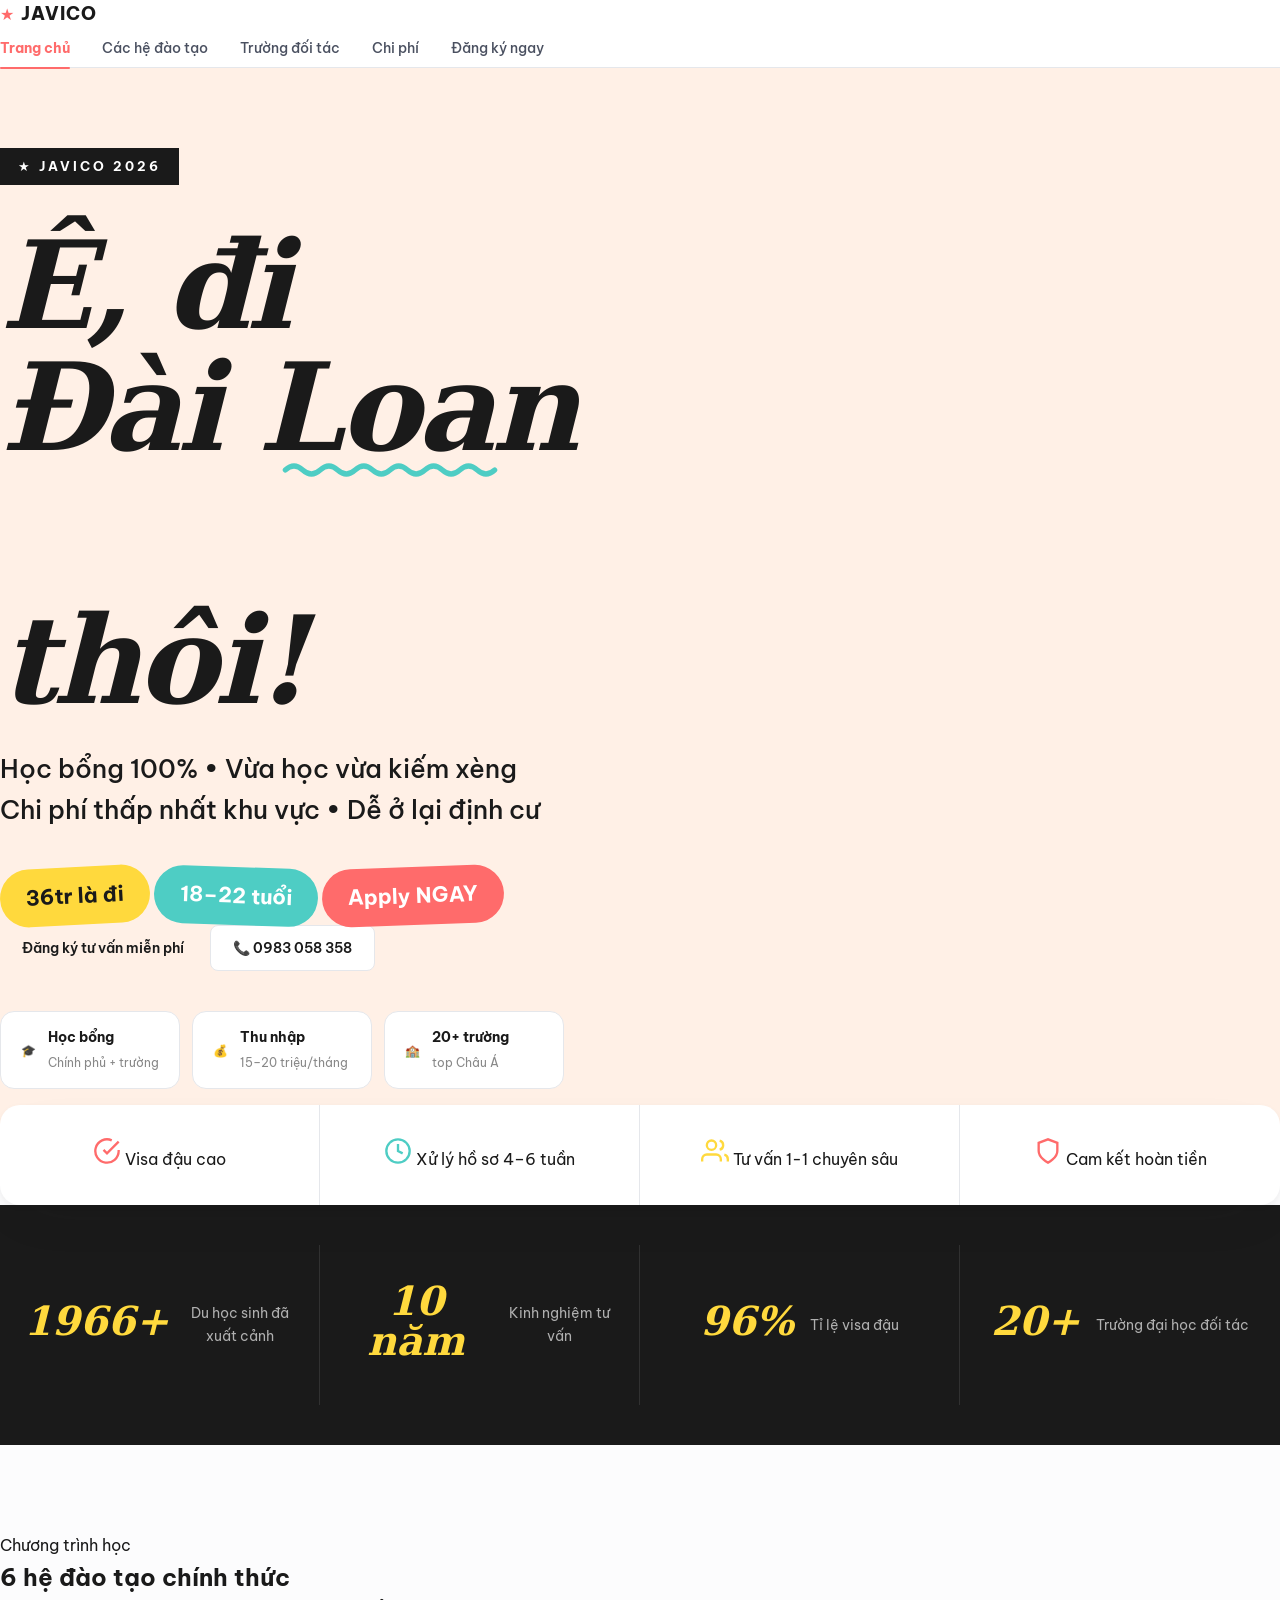
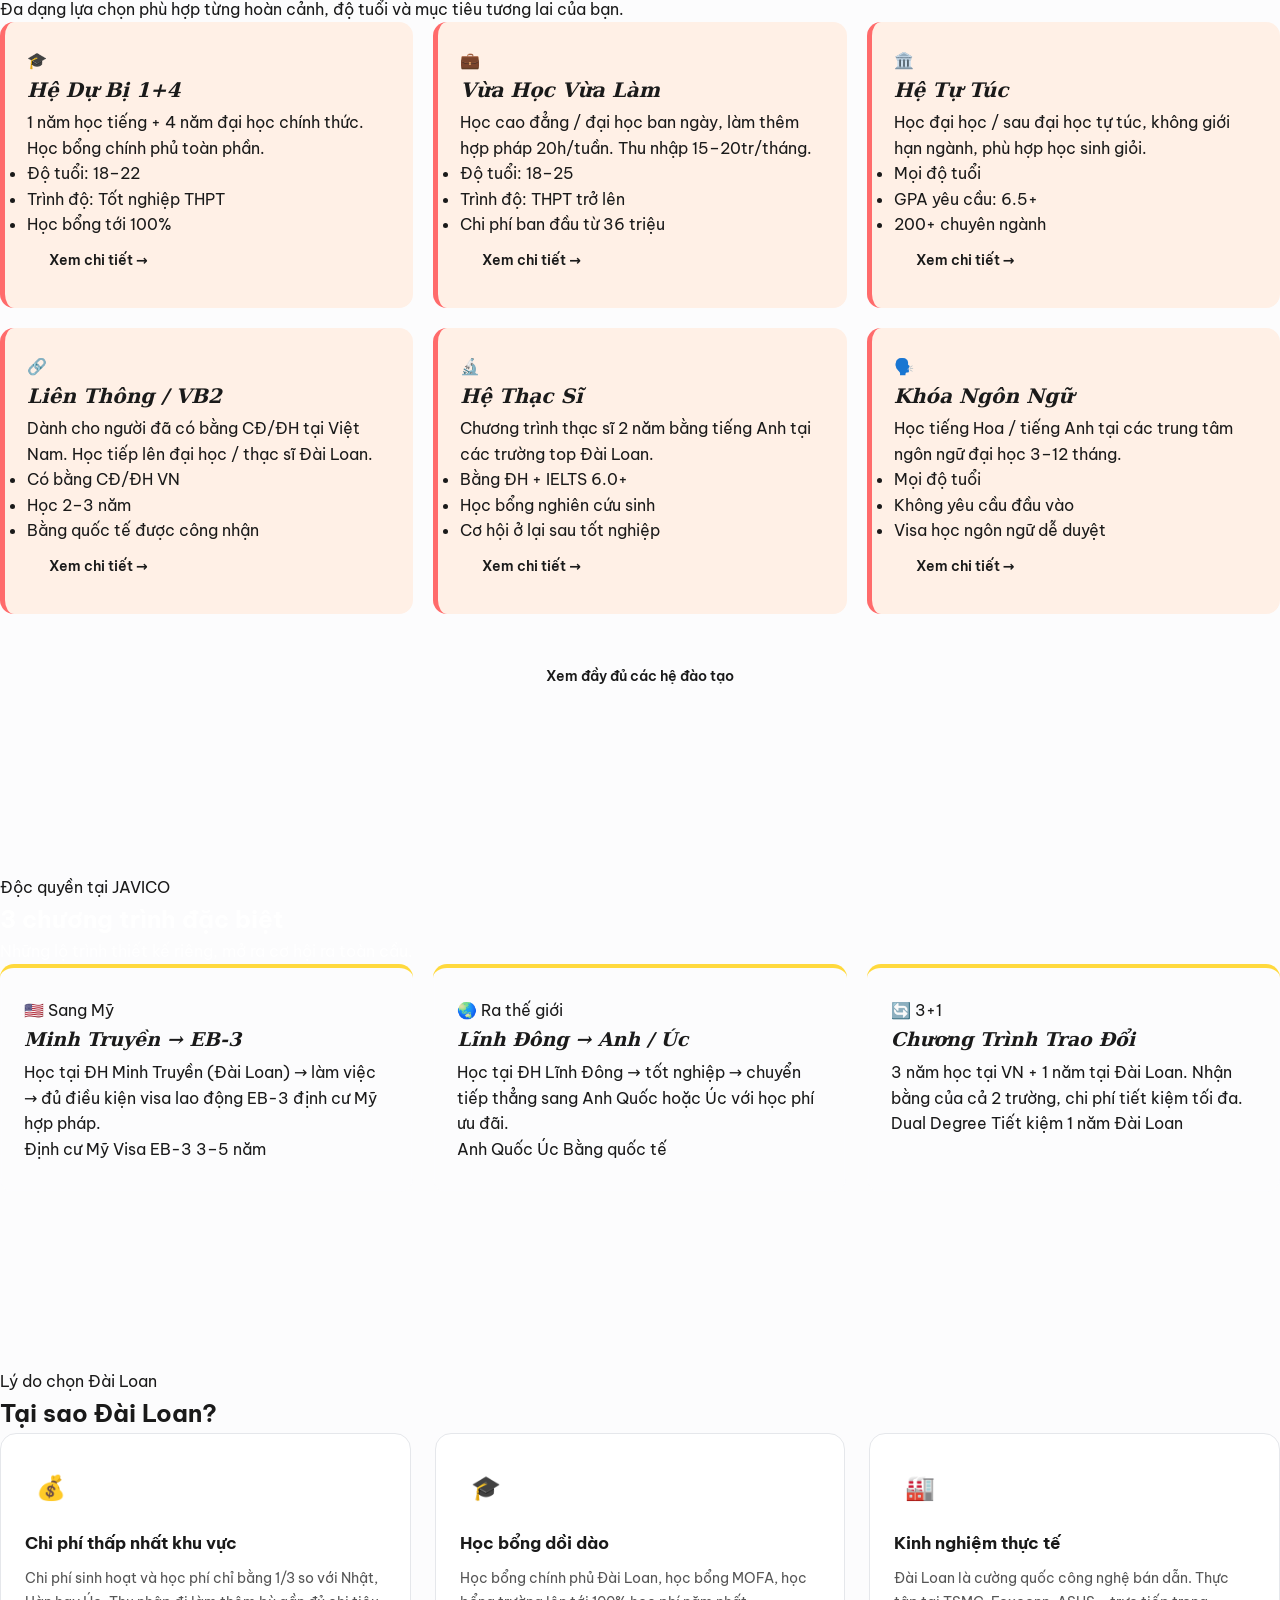
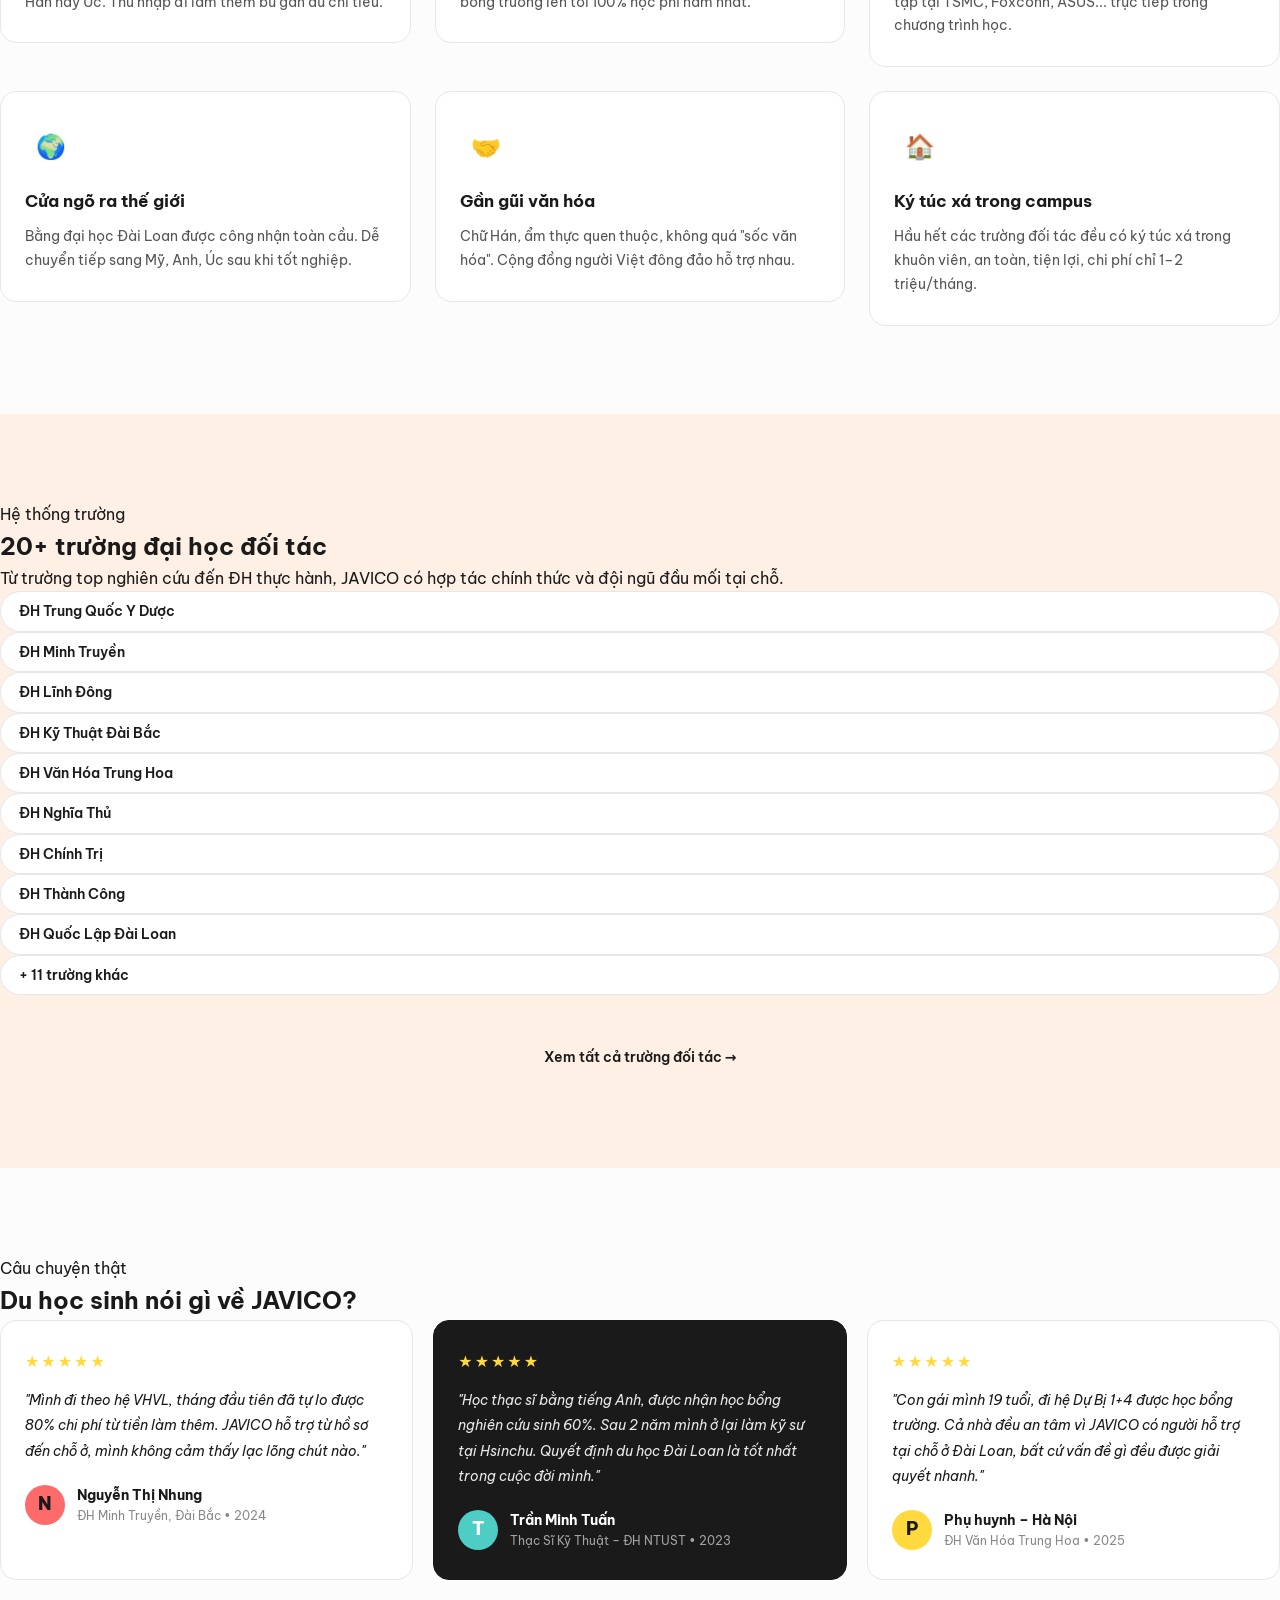
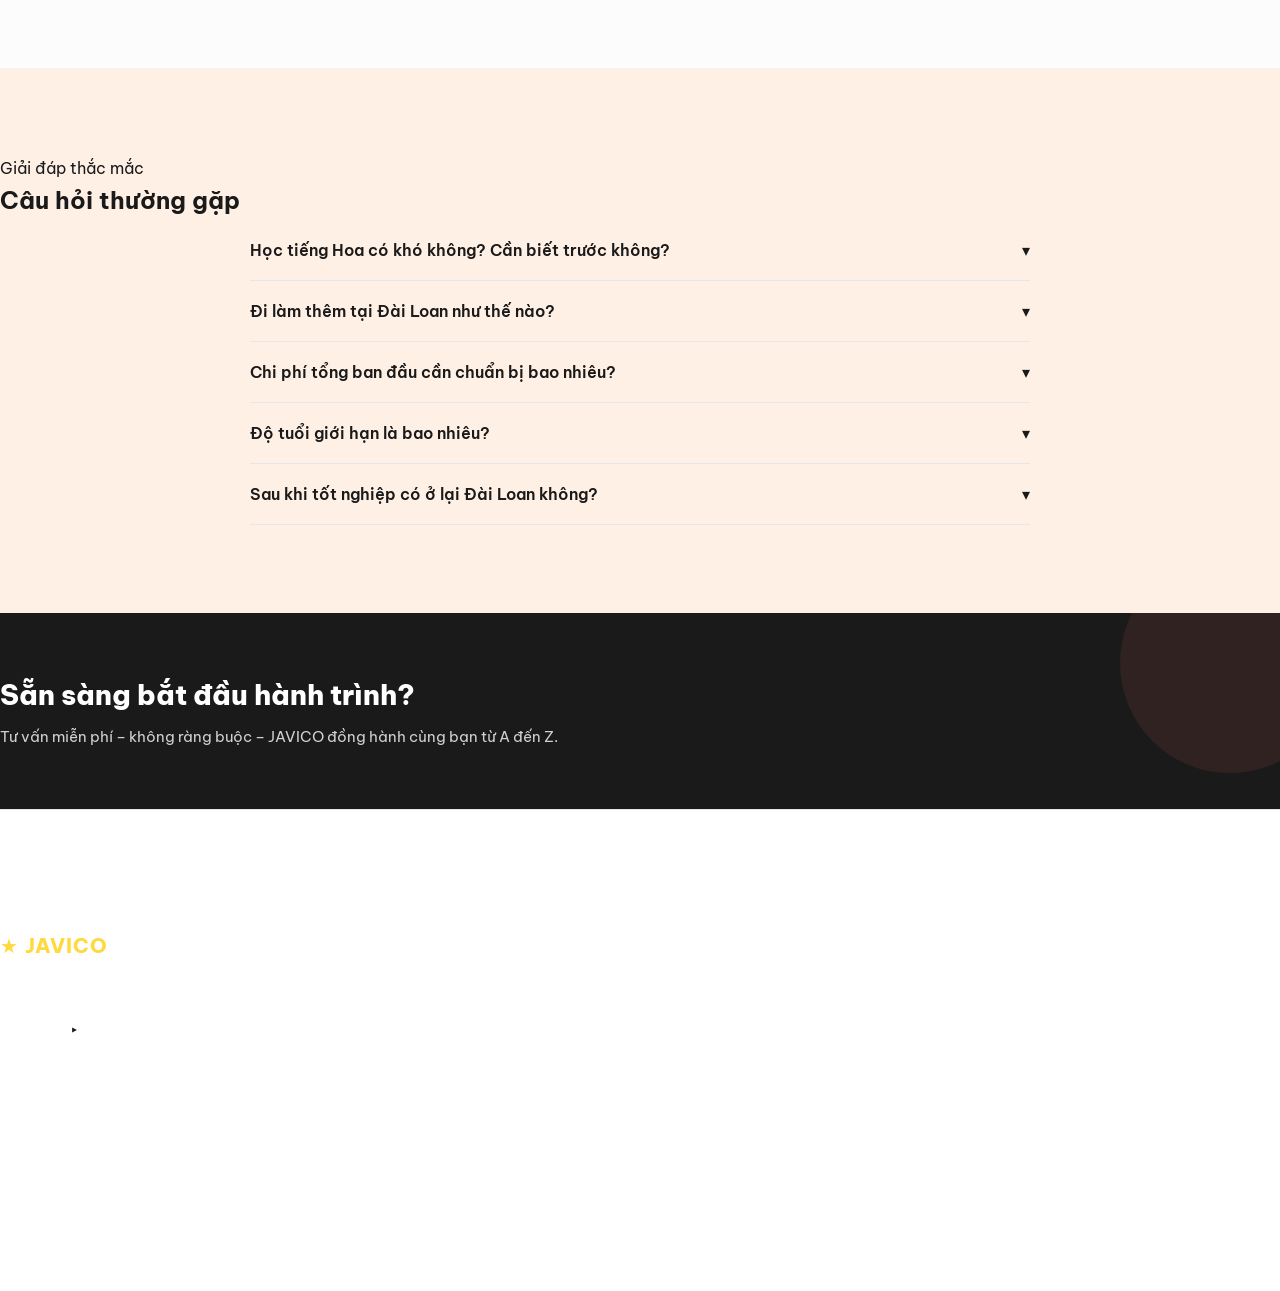
==== index.html @ 0a1f1443 "init: javico tienganh static site" ====
<!DOCTYPE html>
<html lang="vi">
<head>
<meta charset="UTF-8">
<meta name="viewport" content="width=device-width, initial-scale=1.0">
<title>Du Học Đài Loan – JAVICO | Tư Vấn Uy Tín Từ 2015</title>
<meta name="description" content="Tư vấn du học Đài Loan uy tín – học bổng 100%, vừa học vừa đi làm, chi phí từ 36 triệu. JAVICO đồng hành cùng bạn từ A-Z.">
<meta property="og:title" content="Du Học Đài Loan – JAVICO">
<meta property="og:description" content="Học bổng 100% • Vừa học vừa kiếm xèng • Hỗ trợ A-Z">
<meta property="og:image" content="https://javico.vn/wp-content/uploads/og-dailan.jpg">
<meta property="og:type" content="website">
<link rel="preconnect" href="https://fonts.googleapis.com">
<link rel="preconnect" href="https://fonts.gstatic.com" crossorigin>
<link href="https://fonts.googleapis.com/css2?family=Be+Vietnam+Pro:ital,wght@0,400;0,500;0,600;0,700;0,800;1,700;1,800&display=swap" rel="stylesheet">
<link rel="stylesheet" href="/css/style.css">
</head>
<body>

<!-- NAV -->
<header id="site-nav" class="nav"></header>

<!-- ============================================================
     HERO
============================================================ -->
<section class="hero" id="hero">
  <!-- Deco circles -->
  <div class="deco-circle deco-coral"></div>
  <div class="deco-circle deco-mint"></div>
  <div class="deco-circle deco-yellow-sm"></div>

  <div class="hero-inner">
    <div class="badge-top">★ JAVICO 2026</div>

    <h1 class="hero-title">
      Ê, đi<br>
      <em>Đài Loan</em>
      <svg class="wavy-line" viewBox="0 0 288 22" fill="none" xmlns="http://www.w3.org/2000/svg" aria-hidden="true">
        <path d="M0 11 q12-11 24 0 q12 11 24 0 q12-11 24 0 q12 11 24 0 q12-11 24 0 q12 11 24 0 q12-11 24 0 q12 11 24 0 q12-11 24 0 q12 11 24 0 q12-11 24 0 q12 11 24 0" stroke="#4ECDC4" stroke-width="7" stroke-linecap="round"/>
      </svg><br>
      thôi!
    </h1>

    <p class="hero-sub">Học bổng 100% • Vừa học vừa kiếm xèng<br>Chi phí thấp nhất khu vực • Dễ ở lại định cư</p>

    <div class="hero-stickers">
      <span class="sticker sticker-yellow" style="--rot:-3deg">36tr là đi</span>
      <span class="sticker sticker-mint" style="--rot:2deg">18–22 tuổi</span>
      <span class="sticker sticker-coral" style="--rot:-2deg">Apply NGAY</span>
    </div>

    <div class="hero-actions">
      <a href="/dang-ky.html" class="btn btn-primary">Đăng ký tư vấn miễn phí</a>
      <a href="tel:0983058358" class="btn btn-outline">📞 0983 058 358</a>
    </div>

    <!-- Float cards -->
    <div class="hero-cards">
      <div class="hero-card">
        <span class="hc-icon">🎓</span>
        <div>
          <strong>Học bổng</strong>
          <span>Chính phủ + trường</span>
        </div>
      </div>
      <div class="hero-card">
        <span class="hc-icon">💰</span>
        <div>
          <strong>Thu nhập</strong>
          <span>15–20 triệu/tháng</span>
        </div>
      </div>
      <div class="hero-card">
        <span class="hc-icon">🏫</span>
        <div>
          <strong>20+ trường</strong>
          <span>top Châu Á</span>
        </div>
      </div>
    </div>
  </div>
</section>

<!-- ============================================================
     FEAT-BAR (overlapping hero/stats)
============================================================ -->
<div class="feat-bar">
  <div class="feat-item">
    <svg width="28" height="28" viewBox="0 0 24 24" fill="none" stroke="#FF6B6B" stroke-width="2"><path d="M22 11.08V12a10 10 0 1 1-5.93-9.14"/><polyline points="22 4 12 14.01 9 11.01"/></svg>
    <span>Visa đậu cao</span>
  </div>
  <div class="feat-item">
    <svg width="28" height="28" viewBox="0 0 24 24" fill="none" stroke="#4ECDC4" stroke-width="2"><circle cx="12" cy="12" r="10"/><polyline points="12 6 12 12 16 14"/></svg>
    <span>Xử lý hồ sơ 4–6 tuần</span>
  </div>
  <div class="feat-item">
    <svg width="28" height="28" viewBox="0 0 24 24" fill="none" stroke="#FFD93D" stroke-width="2"><path d="M17 21v-2a4 4 0 0 0-4-4H5a4 4 0 0 0-4 4v2"/><circle cx="9" cy="7" r="4"/><path d="M23 21v-2a4 4 0 0 0-3-3.87"/><path d="M16 3.13a4 4 0 0 1 0 7.75"/></svg>
    <span>Tư vấn 1-1 chuyên sâu</span>
  </div>
  <div class="feat-item">
    <svg width="28" height="28" viewBox="0 0 24 24" fill="none" stroke="#FF6B6B" stroke-width="2"><path d="M12 22s8-4 8-10V5l-8-3-8 3v7c0 6 8 10 8 10z"/></svg>
    <span>Cam kết hoàn tiền</span>
  </div>
</div>

<!-- ============================================================
     STATS BAR
============================================================ -->
<section class="stats-bar">
  <div class="stats-inner">
    <div class="stat-item">
      <span class="stat-num" data-count="2000" data-suffix="+">0+</span>
      <span class="stat-label">Du học sinh đã xuất cảnh</span>
    </div>
    <div class="stat-item">
      <span class="stat-num" data-count="10" data-suffix=" năm">0 năm</span>
      <span class="stat-label">Kinh nghiệm tư vấn</span>
    </div>
    <div class="stat-item">
      <span class="stat-num" data-count="98" data-suffix="%">0%</span>
      <span class="stat-label">Tỉ lệ visa đậu</span>
    </div>
    <div class="stat-item">
      <span class="stat-num" data-count="20" data-suffix="+">0+</span>
      <span class="stat-label">Trường đại học đối tác</span>
    </div>
  </div>
</section>

<!-- ============================================================
     6 HỆ ĐÀO TẠO
============================================================ -->
<section class="section" id="cac-he">
  <div class="container">
    <div class="section-head">
      <div class="section-label">Chương trình học</div>
      <h2 class="section-title">6 hệ đào tạo chính thức</h2>
      <p class="section-desc">Đa dạng lựa chọn phù hợp từng hoàn cảnh, độ tuổi và mục tiêu tương lai của bạn.</p>
    </div>

    <div class="he-grid">
      <div class="prog-card prog-coral">
        <div class="prog-icon">🎓</div>
        <h3>Hệ Dự Bị 1+4</h3>
        <p>1 năm học tiếng + 4 năm đại học chính thức. Học bổng chính phủ toàn phần.</p>
        <ul class="prog-list">
          <li>Độ tuổi: 18–22</li>
          <li>Trình độ: Tốt nghiệp THPT</li>
          <li>Học bổng tới 100%</li>
        </ul>
        <a href="/cac-he.html#du-bi" class="btn btn-ghost">Xem chi tiết →</a>
      </div>

      <div class="prog-card prog-mint">
        <div class="prog-icon">💼</div>
        <h3>Vừa Học Vừa Làm</h3>
        <p>Học cao đẳng / đại học ban ngày, làm thêm hợp pháp 20h/tuần. Thu nhập 15–20tr/tháng.</p>
        <ul class="prog-list">
          <li>Độ tuổi: 18–25</li>
          <li>Trình độ: THPT trở lên</li>
          <li>Chi phí ban đầu từ 36 triệu</li>
        </ul>
        <a href="/cac-he.html#vhvl" class="btn btn-ghost">Xem chi tiết →</a>
      </div>

      <div class="prog-card prog-yellow">
        <div class="prog-icon">🏛️</div>
        <h3>Hệ Tự Túc</h3>
        <p>Học đại học / sau đại học tự túc, không giới hạn ngành, phù hợp học sinh giỏi.</p>
        <ul class="prog-list">
          <li>Mọi độ tuổi</li>
          <li>GPA yêu cầu: 6.5+</li>
          <li>200+ chuyên ngành</li>
        </ul>
        <a href="/cac-he.html#tu-tuc" class="btn btn-ghost">Xem chi tiết →</a>
      </div>

      <div class="prog-card prog-coral">
        <div class="prog-icon">🔗</div>
        <h3>Liên Thông / VB2</h3>
        <p>Dành cho người đã có bằng CĐ/ĐH tại Việt Nam. Học tiếp lên đại học / thạc sĩ Đài Loan.</p>
        <ul class="prog-list">
          <li>Có bằng CĐ/ĐH VN</li>
          <li>Học 2–3 năm</li>
          <li>Bằng quốc tế được công nhận</li>
        </ul>
        <a href="/cac-he.html#lien-thong" class="btn btn-ghost">Xem chi tiết →</a>
      </div>

      <div class="prog-card prog-mint">
        <div class="prog-icon">🔬</div>
        <h3>Hệ Thạc Sĩ</h3>
        <p>Chương trình thạc sĩ 2 năm bằng tiếng Anh tại các trường top Đài Loan.</p>
        <ul class="prog-list">
          <li>Bằng ĐH + IELTS 6.0+</li>
          <li>Học bổng nghiên cứu sinh</li>
          <li>Cơ hội ở lại sau tốt nghiệp</li>
        </ul>
        <a href="/cac-he.html#thac-si" class="btn btn-ghost">Xem chi tiết →</a>
      </div>

      <div class="prog-card prog-yellow">
        <div class="prog-icon">🗣️</div>
        <h3>Khóa Ngôn Ngữ</h3>
        <p>Học tiếng Hoa / tiếng Anh tại các trung tâm ngôn ngữ đại học 3–12 tháng.</p>
        <ul class="prog-list">
          <li>Mọi độ tuổi</li>
          <li>Không yêu cầu đầu vào</li>
          <li>Visa học ngôn ngữ dễ duyệt</li>
        </ul>
        <a href="/cac-he.html#ngon-ngu" class="btn btn-ghost">Xem chi tiết →</a>
      </div>
    </div>

    <div class="section-cta">
      <a href="/cac-he.html" class="btn btn-primary">Xem đầy đủ các hệ đào tạo</a>
    </div>
  </div>
</section>

<!-- ============================================================
     CHƯƠNG TRÌNH ĐẶC BIỆT
============================================================ -->
<section class="section section-special" id="dac-biet">
  <div class="container">
    <div class="section-head section-head-light">
      <div class="section-label section-label-light">Độc quyền tại JAVICO</div>
      <h2 class="section-title" style="color:white;">3 chương trình đặc biệt</h2>
      <p class="section-desc" style="color:rgba(255,255,255,0.85);">Những lộ trình thiết kế riêng, mở ra cơ hội ra toàn cầu.</p>
    </div>

    <div class="special-grid">
      <div class="special-card">
        <div class="special-badge">🇺🇸 Sang Mỹ</div>
        <h3>Minh Truyền → EB-3</h3>
        <p>Học tại ĐH Minh Truyền (Đài Loan) → làm việc → đủ điều kiện visa lao động EB-3 định cư Mỹ hợp pháp.</p>
        <div class="special-tags">
          <span>Định cư Mỹ</span>
          <span>Visa EB-3</span>
          <span>3–5 năm</span>
        </div>
      </div>

      <div class="special-card special-card-featured">
        <div class="special-badge">🌏 Ra thế giới</div>
        <h3>Lĩnh Đông → Anh / Úc</h3>
        <p>Học tại ĐH Lĩnh Đông → tốt nghiệp → chuyển tiếp thẳng sang Anh Quốc hoặc Úc với học phí ưu đãi.</p>
        <div class="special-tags">
          <span>Anh Quốc</span>
          <span>Úc</span>
          <span>Bằng quốc tế</span>
        </div>
      </div>

      <div class="special-card">
        <div class="special-badge">🔄 3+1</div>
        <h3>Chương Trình Trao Đổi</h3>
        <p>3 năm học tại VN + 1 năm tại Đài Loan. Nhận bằng của cả 2 trường, chi phí tiết kiệm tối đa.</p>
        <div class="special-tags">
          <span>Dual Degree</span>
          <span>Tiết kiệm</span>
          <span>1 năm Đài Loan</span>
        </div>
      </div>
    </div>
  </div>
</section>

<!-- ============================================================
     TẠI SAO ĐÀI LOAN
============================================================ -->
<section class="section" id="tai-sao">
  <div class="container">
    <div class="section-head">
      <div class="section-label">Lý do chọn Đài Loan</div>
      <h2 class="section-title">Tại sao Đài Loan?</h2>
    </div>

    <div class="why-grid">
      <div class="why-card">
        <div class="why-icon" style="background:var(--coral-light)">💰</div>
        <h3>Chi phí thấp nhất khu vực</h3>
        <p>Chi phí sinh hoạt và học phí chỉ bằng 1/3 so với Nhật, Hàn hay Úc. Thu nhập đi làm thêm bù gần đủ chi tiêu.</p>
      </div>
      <div class="why-card">
        <div class="why-icon" style="background:var(--mint-light)">🎓</div>
        <h3>Học bổng dồi dào</h3>
        <p>Học bổng chính phủ Đài Loan, học bổng MOFA, học bổng trường lên tới 100% học phí năm nhất.</p>
      </div>
      <div class="why-card">
        <div class="why-icon" style="background:var(--yellow-light)">🏭</div>
        <h3>Kinh nghiệm thực tế</h3>
        <p>Đài Loan là cường quốc công nghệ bán dẫn. Thực tập tại TSMC, Foxconn, ASUS... trực tiếp trong chương trình học.</p>
      </div>
      <div class="why-card">
        <div class="why-icon" style="background:var(--coral-light)">🌍</div>
        <h3>Cửa ngõ ra thế giới</h3>
        <p>Bằng đại học Đài Loan được công nhận toàn cầu. Dễ chuyển tiếp sang Mỹ, Anh, Úc sau khi tốt nghiệp.</p>
      </div>
      <div class="why-card">
        <div class="why-icon" style="background:var(--mint-light)">🤝</div>
        <h3>Gần gũi văn hóa</h3>
        <p>Chữ Hán, ẩm thực quen thuộc, không quá "sốc văn hóa". Cộng đồng người Việt đông đảo hỗ trợ nhau.</p>
      </div>
      <div class="why-card">
        <div class="why-icon" style="background:var(--yellow-light)">🏠</div>
        <h3>Ký túc xá trong campus</h3>
        <p>Hầu hết các trường đối tác đều có ký túc xá trong khuôn viên, an toàn, tiện lợi, chi phí chỉ 1–2 triệu/tháng.</p>
      </div>
    </div>
  </div>
</section>

<!-- ============================================================
     TRƯỜNG ĐỐI TÁC (preview)
============================================================ -->
<section class="section section-cream-alt" id="truong">
  <div class="container">
    <div class="section-head">
      <div class="section-label">Hệ thống trường</div>
      <h2 class="section-title">20+ trường đại học đối tác</h2>
      <p class="section-desc">Từ trường top nghiên cứu đến ĐH thực hành, JAVICO có hợp tác chính thức và đội ngũ đầu mối tại chỗ.</p>
    </div>

    <div class="school-strip">
      <div class="school-tag">ĐH Trung Quốc Y Dược</div>
      <div class="school-tag">ĐH Minh Truyền</div>
      <div class="school-tag">ĐH Lĩnh Đông</div>
      <div class="school-tag">ĐH Kỹ Thuật Đài Bắc</div>
      <div class="school-tag">ĐH Văn Hóa Trung Hoa</div>
      <div class="school-tag">ĐH Nghĩa Thủ</div>
      <div class="school-tag">ĐH Chính Trị</div>
      <div class="school-tag">ĐH Thành Công</div>
      <div class="school-tag">ĐH Quốc Lập Đài Loan</div>
      <div class="school-tag">+ 11 trường khác</div>
    </div>

    <div class="section-cta">
      <a href="/truong-doi-tac.html" class="btn btn-outline-dark">Xem tất cả trường đối tác →</a>
    </div>
  </div>
</section>

<!-- ============================================================
     TESTIMONIALS
============================================================ -->
<section class="section" id="testimonials">
  <div class="container">
    <div class="section-head">
      <div class="section-label">Câu chuyện thật</div>
      <h2 class="section-title">Du học sinh nói gì về JAVICO?</h2>
    </div>

    <div class="testi-grid">
      <div class="testi-card">
        <div class="testi-stars">★★★★★</div>
        <p>"Mình đi theo hệ VHVL, tháng đầu tiên đã tự lo được 80% chi phí từ tiền làm thêm. JAVICO hỗ trợ từ hồ sơ đến chỗ ở, mình không cảm thấy lạc lõng chút nào."</p>
        <div class="testi-author">
          <div class="testi-avatar" style="background:var(--coral);">N</div>
          <div>
            <strong>Nguyễn Thị Nhung</strong>
            <span>ĐH Minh Truyền, Đài Bắc • 2024</span>
          </div>
        </div>
      </div>

      <div class="testi-card testi-featured">
        <div class="testi-stars">★★★★★</div>
        <p>"Học thạc sĩ bằng tiếng Anh, được nhận học bổng nghiên cứu sinh 60%. Sau 2 năm mình ở lại làm kỹ sư tại Hsinchu. Quyết định du học Đài Loan là tốt nhất trong cuộc đời mình."</p>
        <div class="testi-author">
          <div class="testi-avatar" style="background:var(--mint);">T</div>
          <div>
            <strong>Trần Minh Tuấn</strong>
            <span>Thạc Sĩ Kỹ Thuật – ĐH NTUST • 2023</span>
          </div>
        </div>
      </div>

      <div class="testi-card">
        <div class="testi-stars">★★★★★</div>
        <p>"Con gái mình 19 tuổi, đi hệ Dự Bị 1+4 được học bổng trường. Cả nhà đều an tâm vì JAVICO có người hỗ trợ tại chỗ ở Đài Loan, bất cứ vấn đề gì đều được giải quyết nhanh."</p>
        <div class="testi-author">
          <div class="testi-avatar" style="background:var(--yellow); color:var(--black);">P</div>
          <div>
            <strong>Phụ huynh – Hà Nội</strong>
            <span>ĐH Văn Hóa Trung Hoa • 2025</span>
          </div>
        </div>
      </div>
    </div>
  </div>
</section>

<!-- ============================================================
     FAQ
============================================================ -->
<section class="section section-cream-alt" id="faq">
  <div class="container">
    <div class="section-head">
      <div class="section-label">Giải đáp thắc mắc</div>
      <h2 class="section-title">Câu hỏi thường gặp</h2>
    </div>

    <div class="faq-list">
      <div class="faq-item">
        <button class="faq-q">Học tiếng Hoa có khó không? Cần biết trước không?<span class="faq-arrow">▾</span></button>
        <div class="faq-a"><p>Không cần biết tiếng Hoa trước. Hầu hết chương trình đều bắt đầu bằng 1 năm học tiếng tại Trung tâm Ngôn ngữ. Sau 6–12 tháng học toàn thời gian, học viên đã có thể giao tiếp và học chuyên ngành bằng tiếng Hoa.</p></div>
      </div>
      <div class="faq-item">
        <button class="faq-q">Đi làm thêm tại Đài Loan như thế nào?<span class="faq-arrow">▾</span></button>
        <div class="faq-a"><p>Du học sinh được phép làm thêm 20 giờ/tuần theo luật. Các công việc phổ biến: nhà máy điện tử, nhà hàng, siêu thị, bán hàng. Lương từ 180–200 TWD/giờ (khoảng 140–160k VNĐ), tháng đủ giờ kiếm 15–20 triệu VNĐ.</p></div>
      </div>
      <div class="faq-item">
        <button class="faq-q">Chi phí tổng ban đầu cần chuẩn bị bao nhiêu?<span class="faq-arrow">▾</span></button>
        <div class="faq-a"><p>Gói cơ bản bắt đầu từ 36 triệu VNĐ (học phí năm 1 + hỗ trợ visa + dịch vụ JAVICO). Đã bao gồm toàn bộ chi phí hồ sơ, visa, vé máy bay hỗ trợ. Xem chi tiết tại trang <a href="/chi-phi.html">Chi phí</a>.</p></div>
      </div>
      <div class="faq-item">
        <button class="faq-q">Độ tuổi giới hạn là bao nhiêu?<span class="faq-arrow">▾</span></button>
        <div class="faq-a"><p>Tùy hệ: Hệ VHVL và Dự Bị phù hợp 18–25 tuổi. Hệ Tự Túc và Thạc Sĩ không giới hạn tuổi. Hệ Liên Thông phù hợp người đi làm muốn học thêm bằng. JAVICO sẽ tư vấn hệ phù hợp nhất với bạn.</p></div>
      </div>
      <div class="faq-item">
        <button class="faq-q">Sau khi tốt nghiệp có ở lại Đài Loan không?<span class="faq-arrow">▾</span></button>
        <div class="faq-a"><p>Có. Chính phủ Đài Loan có chính sách "Open Gold Card" và visa tìm việc 6 tháng sau tốt nghiệp. Nhiều học sinh JAVICO đã ở lại làm việc và xin thẻ cư trú dài hạn hoặc chuyển sang Mỹ/Úc/Anh qua các chương trình đặc biệt.</p></div>
      </div>
    </div>
  </div>
</section>

<!-- ============================================================
     CTA BAR
============================================================ -->
<section class="cta-bar">
  <div class="container">
    <div class="cta-bar-inner">
      <div class="cta-bar-text">
        <h2>Sẵn sàng bắt đầu hành trình?</h2>
        <p>Tư vấn miễn phí – không ràng buộc – JAVICO đồng hành cùng bạn từ A đến Z.</p>
      </div>
      <div class="cta-bar-actions">
        <a href="/dang-ky.html" class="btn btn-yellow">Đăng ký ngay</a>
        <a href="https://zalo.me/0983058358" target="_blank" class="btn btn-outline-mint">Chat Zalo</a>
      </div>
    </div>
  </div>
</section>

<!-- FOOTER -->
<footer id="site-footer" class="footer"></footer>

<!-- FAB -->
<a href="/dang-ky.html" class="fab" id="fab-register" title="Đăng ký tư vấn">
  <svg width="22" height="22" viewBox="0 0 24 24" fill="none" stroke="currentColor" stroke-width="2.5"><path d="M20 21v-2a4 4 0 0 0-4-4H8a4 4 0 0 0-4 4v2"/><circle cx="12" cy="7" r="4"/></svg>
  <span>Đăng ký</span>
</a>

<script src="/js/main.js"></script>
</body>
</html>
---- css/style.css ----
/* =====================================================
   JAVICO — Du Học Đài Loan 2026
   Design: Vibrant Youth × Be Vietnam Pro
   ===================================================== */

:root {
  --cream:   #FFF0E6;
  --coral:   #FF6B6B;
  --coral-2: #E85555;
  --mint:    #4ECDC4;
  --yellow:  #FFD93D;
  --black:   #1A1A1A;
  --ink:     #1A1A1A;
  --muted:   #6B7280;
  --line:    #E5E7EB;
  --bg:      #FCFCFD;
  --green:   #10B981;
  --font-serif: Georgia, 'DejaVu Serif', serif;
  --font-sans:  'Be Vietnam Pro', system-ui, -apple-system, sans-serif;
}

*, *::before, *::after { box-sizing: border-box; margin: 0; padding: 0; }
html { scroll-behavior: smooth; }
body { font-family: var(--font-sans); background: var(--bg); color: var(--ink); -webkit-font-smoothing: antialiased; line-height: 1.6; }
img { max-width: 100%; display: block; }
a { color: inherit; text-decoration: none; }

.wrap { max-width: 1180px; margin: 0 auto; padding: 0 24px; }

/* ── BUTTONS ── */
.btn {
  display: inline-flex; align-items: center; gap: 8px;
  padding: 11px 22px; border-radius: 8px; font-size: 14px;
  font-weight: 600; cursor: pointer; border: 0;
  font-family: var(--font-sans); transition: transform .15s, box-shadow .15s, background .15s;
  white-space: nowrap;
}
.btn-outline { background: #fff; color: var(--ink); border: 1.5px solid var(--line); }
.btn-outline:hover { border-color: var(--ink); }
.btn-coral  { background: var(--coral); color: #fff; }
.btn-coral:hover { background: var(--coral-2); box-shadow: 0 8px 20px -8px rgba(255,107,107,.55); }
.btn-black  { background: var(--black); color: var(--yellow); }
.btn-black:hover { background: #333; }
.btn-ghost-coral { background: #fff; color: var(--coral); border: 1.5px solid var(--coral); }
.btn-ghost-coral:hover { background: var(--coral); color: #fff; }
.btn-lg { padding: 14px 26px; font-size: 15px; border-radius: 10px; }

/* ── NAV ── */
.nav { background: #fff; border-bottom: 1px solid var(--line); position: sticky; top: 0; z-index: 100; }
.nav-in { display: flex; align-items: center; justify-content: space-between; height: 76px; gap: 28px; }
.brand { display: flex; align-items: center; gap: 12px; }
.logo-box {
  width: 42px; height: 42px; background: var(--coral);
  display: grid; place-items: center; border-radius: 10px; color: #fff; flex-shrink: 0;
}
.brand-name { font-size: 13px; font-weight: 700; line-height: 1.25; color: var(--ink); }
.nav-links { display: flex; gap: 32px; font-size: 14px; font-weight: 500; }
.nav-links a { color: #4a5060; padding: 8px 0; position: relative; transition: color .15s; }
.nav-links a.active { color: var(--coral); font-weight: 700; }
.nav-links a.active::after { content: ''; position: absolute; left: 0; right: 0; bottom: -2px; height: 2px; background: var(--coral); border-radius: 2px; }
.nav-links a:not(.active):hover { color: var(--ink); }
.nav-cta { display: flex; gap: 10px; align-items: center; }
.burger {
  display: none; width: 42px; height: 42px; border-radius: 8px;
  background: #fff; border: 1.5px solid var(--line); align-items: center;
  justify-content: center; cursor: pointer; flex-direction: column; gap: 5px; padding: 0;
}
.burger span { display: block; width: 18px; height: 2px; background: var(--ink); border-radius: 2px; transition: transform .25s, opacity .2s; }
.burger.open span:nth-child(1) { transform: translateY(7px) rotate(45deg); }
.burger.open span:nth-child(2) { opacity: 0; }
.burger.open span:nth-child(3) { transform: translateY(-7px) rotate(-45deg); }
.mobile-menu { display: none; background: #fff; border-top: 1px solid var(--line); padding: 12px 24px 20px; }
.mobile-menu.open { display: block; }
.mobile-menu a { display: block; padding: 12px 0; font-size: 15px; font-weight: 500; color: #4a5060; border-bottom: 1px solid var(--line); }
.mobile-menu a.active { color: var(--coral); font-weight: 700; }
.mobile-menu a:last-of-type { border-bottom: 0; }
.mobile-menu .mm-cta { display: flex; gap: 10px; margin-top: 16px; }
.mobile-menu .mm-cta .btn { flex: 1; justify-content: center; }

/* ── HERO (Vibrant Youth) ── */
.hero {
  background: var(--cream);
  position: relative; overflow: hidden;
  padding: 80px 0 72px;
}
.deco-circle {
  position: absolute; border-radius: 50%; pointer-events: none;
}
.deco-coral-tr { width: 420px; height: 420px; background: var(--coral); top: -100px; right: -100px; }
.deco-yellow-tr { width: 70px; height: 70px; background: var(--yellow); top: 260px; right: 55px; }
.deco-mint-bl  { width: 300px; height: 300px; background: var(--mint); bottom: -120px; left: -70px; }
.deco-coral-sm { width: 36px; height: 36px; background: var(--coral); opacity: .4; bottom: 160px; left: 80px; }
.deco-yellow-br { width: 80px; height: 80px; background: var(--yellow); opacity: .65; bottom: -24px; right: 110px; }

.hero-inner { position: relative; z-index: 2; max-width: 800px; }

.badge-top {
  display: inline-block; background: var(--black); color: #fff;
  font-size: 13px; font-weight: 700; letter-spacing: 3px;
  padding: 8px 18px; margin-bottom: 40px;
  text-transform: uppercase;
}

.hero-title {
  font-family: var(--font-serif);
  font-size: clamp(68px, 9.5vw, 148px);
  font-weight: 800; font-style: italic;
  line-height: 1.0; letter-spacing: -4px;
  color: var(--black); margin: 0;
}
.hero-title .coral { color: var(--coral); }

.wavy-line { display: block; width: min(780px, 88vw); height: 16px; margin: -6px 0 0; }

.hero-sub {
  font-size: clamp(17px, 2vw, 26px); font-weight: 500;
  color: var(--black); line-height: 1.6; margin: 28px 0 36px;
}

/* Sticker pills */
.stickers { display: flex; flex-wrap: wrap; gap: 14px; margin-bottom: 44px; }
.sticker {
  display: inline-flex; align-items: center; justify-content: center;
  font-family: var(--font-sans); font-weight: 700;
  padding: 12px 26px; border-radius: 40px;
  font-size: clamp(15px, 1.8vw, 21px); text-decoration: none;
}
.sticker-yellow { background: var(--yellow); color: var(--black); transform: rotate(-3deg); }
.sticker-mint   { background: var(--mint); color: #fff; transform: rotate(2deg); }
.sticker-coral  { background: var(--coral); color: #fff; transform: rotate(-2deg); }
.sticker:hover  { transform: rotate(0) scale(1.04); }

/* 6 hệ mini list */
.he-list { font-family: var(--font-sans); }
.he-list-label { font-size: 14px; font-weight: 700; letter-spacing: 3px; text-transform: uppercase; color: var(--black); margin-bottom: 14px; }
.he-list-grid { display: grid; grid-template-columns: repeat(3, 1fr); gap: 6px 32px; max-width: 600px; }
.he-list-grid span { font-size: 16px; font-weight: 600; color: var(--black); }

/* ── STATS BAR ── */
.stats-bar { background: var(--black); padding: 40px 0; }
.stats-grid { display: grid; grid-template-columns: repeat(4, 1fr); gap: 0; }
.stat-item {
  display: flex; gap: 16px; align-items: center; justify-content: center;
  padding: 12px 20px; border-right: 1px solid rgba(255,255,255,.1);
}
.stat-item:last-child { border-right: 0; }
.stat-icon {
  width: 46px; height: 46px; background: rgba(255,255,255,.1);
  border-radius: 10px; display: grid; place-items: center; flex-shrink: 0;
}
.stat-n { font-size: 26px; font-weight: 800; color: #fff; line-height: 1; }
.stat-l { font-size: 12px; color: rgba(255,255,255,.6); margin-top: 4px; line-height: 1.3; }

/* ── SECTIONS ── */
.section { padding: 88px 0; }
.section-cream { background: var(--cream); }
.section-white { background: #fff; }
.section-light { background: #fafbfc; }
.section-coral { background: var(--coral); }
.section-black { background: var(--black); }

.sec-head { text-align: center; margin-bottom: 56px; }
.sec-eyebrow { font-size: 12px; font-weight: 700; letter-spacing: 3px; text-transform: uppercase; color: var(--coral); margin-bottom: 10px; }
.sec-title {
  font-family: var(--font-serif); font-size: clamp(28px, 4vw, 44px);
  font-weight: 800; font-style: italic; color: var(--black); line-height: 1.2; margin-bottom: 12px;
}
.sec-title .coral { color: var(--coral); }
.sec-title .mint  { color: var(--mint); }
.sec-title .yellow { color: var(--yellow); }
.sec-sub { font-size: 16px; color: var(--muted); max-width: 560px; margin: 0 auto; line-height: 1.7; }

/* ── FEATURE CARDS ── */
.feat-bar {
  background: #fff; border-radius: 20px;
  box-shadow: 0 20px 56px -24px rgba(26,26,26,.14), 0 2px 6px rgba(26,26,26,.04);
  display: grid; grid-template-columns: repeat(4, 1fr);
  margin-top: -56px; position: relative; z-index: 5;
}
.feat-item { padding: 32px 24px; text-align: center; border-right: 1px solid var(--line); }
.feat-item:last-child { border-right: 0; }
.feat-ic {
  width: 60px; height: 60px; background: #FFF0E6;
  border-radius: 14px; display: grid; place-items: center;
  margin: 0 auto 16px; color: var(--coral);
}
.feat-item h3 { font-size: 16px; font-weight: 700; margin-bottom: 6px; }
.feat-item p { font-size: 13px; color: var(--muted); line-height: 1.6; }

/* ── PROGRAM CARDS (6 hệ) ── */
.prog-grid { display: grid; grid-template-columns: repeat(3, 1fr); gap: 20px; }
.prog-card {
  background: var(--cream); border-radius: 14px; padding: 26px 22px;
  border-left: 5px solid var(--coral); transition: transform .2s, box-shadow .2s;
}
.prog-card:hover { transform: translateY(-4px); box-shadow: 0 16px 40px -16px rgba(255,107,107,.18); }
.prog-card.mint-border { border-left-color: var(--mint); }
.prog-card.yellow-border { border-left-color: var(--yellow); }
.prog-num { font-size: 11px; font-weight: 700; letter-spacing: 3px; text-transform: uppercase; margin-bottom: 8px; }
.prog-num.coral { color: var(--coral); }
.prog-num.mint  { color: var(--mint); }
.prog-num.yellow { color: #c9a000; }
.prog-card h3 {
  font-family: var(--font-serif); font-size: 20px;
  font-weight: 800; font-style: italic; color: var(--black); margin: 0 0 4px;
}
.prog-card .sub { font-size: 12px; color: var(--muted); font-weight: 600; margin-bottom: 14px; }
.prog-ul { list-style: none; font-size: 14px; color: #333; line-height: 1.95; }
.prog-ul li::before { content: '✦ '; color: var(--coral); font-size: 11px; }
.prog-card.mint-border .prog-ul li::before { color: var(--mint); }
.prog-card.yellow-border .prog-ul li::before { color: #c9a000; }
.prog-card .tag-hot {
  display: inline-block; background: var(--coral); color: #fff;
  font-size: 10px; font-weight: 700; padding: 2px 10px; border-radius: 20px;
  margin-left: 8px; letter-spacing: 1px; vertical-align: middle;
}
.prog-cta { margin-top: 18px; }
.prog-cta a {
  font-size: 13px; font-weight: 700; color: var(--coral);
  display: inline-flex; align-items: center; gap: 4px;
}
.prog-cta a:hover { gap: 8px; }

/* ── SPECIAL PROGRAMS (coral bg) ── */
.special-grid { display: grid; grid-template-columns: repeat(3, 1fr); gap: 20px; position: relative; z-index: 2; }
.special-card {
  background: rgba(255,255,255,.12); border-radius: 14px; padding: 30px 24px;
  border-top: 4px solid var(--yellow); backdrop-filter: blur(2px);
}
.special-card.mint-top { border-top-color: var(--mint); }
.special-card.white-top { border-top-color: rgba(255,255,255,.6); }
.special-flag { font-size: 36px; margin-bottom: 12px; }
.special-card h3 {
  font-family: var(--font-serif); font-size: 19px; font-weight: 800;
  font-style: italic; margin: 0 0 6px;
}
.special-card h3.yellow { color: var(--yellow); }
.special-card h3.mint   { color: var(--mint); }
.special-card h3.white  { color: #fff; }
.special-card .sub2 { font-size: 12px; color: rgba(255,255,255,.68); margin-bottom: 14px; }
.special-ul { list-style: none; font-size: 14px; color: #fff; line-height: 2.1; }
.special-ul li::before { content: '✦ '; font-size: 11px; opacity: .7; }

/* ── SCHOOL CARDS ── */
.school-grid { display: grid; grid-template-columns: repeat(3, 1fr); gap: 20px; }
.school-card {
  background: #fff; border-radius: 14px; padding: 26px 22px;
  border-top: 5px solid var(--coral); box-shadow: 0 4px 20px -8px rgba(26,26,26,.1);
  transition: transform .2s, box-shadow .2s;
}
.school-card:hover { transform: translateY(-3px); box-shadow: 0 12px 32px -12px rgba(26,26,26,.14); }
.school-card.mint-top  { border-top-color: var(--mint); }
.school-card.yellow-top { border-top-color: var(--yellow); }
.school-card.purple-top { border-top-color: #8E44AD; }
.school-card.orange-top { border-top-color: #E67E22; }
.school-badge {
  display: inline-block; font-size: 10px; font-weight: 700; letter-spacing: 2px;
  text-transform: uppercase; padding: 3px 12px; border-radius: 20px; margin-bottom: 12px;
}
.badge-coral  { background: var(--coral); color: #fff; }
.badge-mint   { background: var(--mint); color: #fff; }
.badge-yellow { background: var(--yellow); color: var(--black); }
.badge-purple { background: #8E44AD; color: #fff; }
.badge-orange { background: #E67E22; color: #fff; }
.school-card h3 {
  font-family: var(--font-serif); font-size: 21px; font-weight: 800;
  font-style: italic; color: var(--black); margin: 0 0 3px;
}
.school-loc { font-size: 12px; color: var(--muted); margin-bottom: 16px; }
.school-ul { list-style: none; font-size: 14px; color: #333; line-height: 1.95; }
.school-ul li { border-bottom: 1px dashed var(--line); padding: 5px 0; }
.school-ul li:last-child { border-bottom: 0; }
.school-ul li::before { content: '✦ '; color: var(--coral); font-size: 11px; }
.school-card.mint-top  .school-ul li::before { color: var(--mint); }
.school-card.yellow-top .school-ul li::before { color: #c9a000; }

/* ── MAJOR PILLS ── */
.major-grid { display: flex; flex-wrap: wrap; justify-content: center; gap: 12px; max-width: 860px; margin: 0 auto; }
.major-pill {
  display: inline-flex; align-items: center; gap: 6px;
  font-size: 14px; font-weight: 600; padding: 10px 20px; border-radius: 30px; cursor: default;
}
.mp-coral  { background: #FFF0E6; border: 2px solid var(--coral); color: var(--coral); }
.mp-mint   { background: #e8faf9; border: 2px solid var(--mint); color: #2aa09a; }
.mp-yellow { background: #fffbea; border: 2px solid var(--yellow); color: #9a7a00; }

/* ── PRICING CARDS ── */
.price-grid { display: grid; grid-template-columns: repeat(3, 1fr); gap: 20px; }
.price-card {
  border-radius: 16px; padding: 30px 24px; position: relative; overflow: hidden;
  transition: transform .2s, box-shadow .2s;
}
.price-card:hover { transform: translateY(-4px); box-shadow: 0 20px 44px -16px rgba(26,26,26,.15); }
.price-card.light { background: #fff; border: 2px solid var(--line); }
.price-card.featured { background: var(--black); color: #fff; }
.price-card.featured * { color: #fff; }
.price-label { font-size: 11px; font-weight: 700; letter-spacing: 3px; text-transform: uppercase; margin-bottom: 12px; }
.price-label.coral  { color: var(--coral); }
.price-label.yellow { color: var(--yellow); }
.price-name { font-size: 17px; font-weight: 700; margin-bottom: 10px; color: var(--black); }
.price-card.featured .price-name { color: var(--yellow); }
.price-amount { font-size: 32px; font-weight: 900; color: var(--coral); line-height: 1; margin-bottom: 16px; }
.price-card.featured .price-amount { color: #fff; }
.price-desc { font-size: 13px; color: var(--muted); line-height: 1.65; margin-bottom: 16px; }
.price-card.featured .price-desc { color: rgba(255,255,255,.65); }
.price-ul { list-style: none; font-size: 13px; line-height: 1.9; }
.price-ul li::before { content: '✓ '; color: var(--mint); font-weight: 700; }
.price-card.featured .price-ul li::before { color: var(--mint); }
.popular-badge {
  position: absolute; top: -10px; left: 20px;
  background: var(--yellow); color: var(--black);
  font-size: 11px; font-weight: 800; padding: 4px 14px; border-radius: 20px;
  letter-spacing: 1px; transform: rotate(-1.5deg);
}

/* ── WHY SECTION ── */
.why-grid { display: grid; grid-template-columns: 1fr 1fr; gap: 64px; align-items: start; }
.why-list { list-style: none; }
.why-item { display: flex; gap: 14px; align-items: flex-start; padding: 14px 0; font-size: 15px; color: #374151; border-bottom: 1px solid var(--line); }
.why-item:last-child { border-bottom: 0; }
.why-chk { width: 24px; height: 24px; border-radius: 50%; background: var(--coral); display: grid; place-items: center; color: #fff; flex-shrink: 0; font-size: 12px; font-weight: 700; }

/* ── FAQ ── */
.faq-list { max-width: 780px; margin: 0 auto; }
.faq-item { border-bottom: 1px solid var(--line); }
.faq-q {
  width: 100%; text-align: left; background: none; border: 0; cursor: pointer;
  padding: 20px 0; font-family: var(--font-sans); font-size: 16px; font-weight: 600;
  color: var(--black); display: flex; justify-content: space-between; align-items: center; gap: 16px;
}
.faq-q .arrow { font-size: 18px; color: var(--coral); transition: transform .25s; flex-shrink: 0; }
.faq-item.open .faq-q .arrow { transform: rotate(45deg); }
.faq-a { font-size: 15px; color: #4b5160; line-height: 1.75; padding: 0 0 20px; display: none; }
.faq-item.open .faq-a { display: block; }

/* ── CTA FOOTER BAR ── */
.cta-bar { background: var(--black); padding: 60px 0; position: relative; overflow: hidden; }
.cta-bar::before {
  content: ''; position: absolute; top: -60px; right: -60px;
  width: 220px; height: 220px; border-radius: 50%; background: rgba(255,107,107,.1);
}
.cta-inner { display: grid; grid-template-columns: 1fr auto; gap: 48px; align-items: center; }
.cta-eyebrow { font-size: 12px; font-weight: 700; letter-spacing: 3px; text-transform: uppercase; color: var(--muted); margin-bottom: 10px; }
.cta-title {
  font-family: var(--font-serif); font-size: clamp(24px, 3.5vw, 40px);
  font-weight: 800; font-style: italic; color: #fff; line-height: 1.2; margin-bottom: 12px;
}
.cta-title .yellow { color: var(--yellow); }
.cta-sub { font-size: 15px; color: rgba(255,255,255,.7); line-height: 1.65; margin-bottom: 28px; }
.cta-btns { display: flex; flex-wrap: wrap; gap: 12px; }
.cta-contact { text-align: right; }
.cta-contact .hot-label { font-size: 12px; color: var(--muted); letter-spacing: 1px; text-transform: uppercase; margin-bottom: 6px; }
.cta-contact .hotline { font-size: 26px; font-weight: 800; color: var(--yellow); display: block; margin-bottom: 4px; }
.cta-contact .hotline2 { font-size: 20px; font-weight: 700; color: #fff; display: block; margin-bottom: 14px; }
.cta-contact .site-link { font-size: 14px; color: rgba(255,255,255,.7); }
.cta-contact .site-link a { color: #fff; font-weight: 600; }
.cta-contact .site-link a:hover { color: var(--yellow); }

/* ── FOOTER ── */
.footer { background: #fff; border-top: 1px solid var(--line); padding: 64px 0 28px; }
.foot-grid { display: grid; grid-template-columns: 1.6fr 1fr 1fr 1fr; gap: 40px; }
.foot-brand-desc { font-size: 13px; color: var(--muted); margin-top: 14px; line-height: 1.7; max-width: 280px; }
.foot-soc { display: flex; gap: 10px; margin-top: 20px; }
.foot-soc a {
  width: 36px; height: 36px; border-radius: 8px; background: #F2F3F5;
  display: grid; place-items: center; color: var(--muted); font-size: 14px;
  transition: background .15s, color .15s;
}
.foot-soc a:hover { background: var(--coral); color: #fff; }
.foot-col h5 { font-size: 14px; font-weight: 700; margin-bottom: 16px; }
.foot-col a { display: block; font-size: 13px; color: var(--muted); padding: 6px 0; transition: color .15s; }
.foot-col a:hover { color: var(--coral); }
.foot-contact .ci { display: flex; gap: 10px; align-items: center; font-size: 13px; color: #4b5160; padding: 6px 0; }
.foot-contact .ci svg { flex-shrink: 0; color: var(--coral); }
.foot-bottom { margin-top: 48px; padding-top: 20px; border-top: 1px solid var(--line); display: flex; justify-content: space-between; align-items: center; font-size: 12px; color: var(--muted); }

/* ── PAGE HERO (inner pages) ── */
.page-hero { background: var(--cream); padding: 64px 0 56px; position: relative; overflow: hidden; }
.page-hero .deco-coral-tr { width: 280px; height: 280px; top: -60px; right: -60px; }
.page-hero .deco-mint-bl { width: 180px; height: 180px; bottom: -60px; left: -40px; }
.page-hero-inner { position: relative; z-index: 2; }
.page-hero-label { font-size: 12px; font-weight: 700; letter-spacing: 3px; text-transform: uppercase; color: var(--coral); margin-bottom: 12px; }
.page-hero-title {
  font-family: var(--font-serif); font-size: clamp(36px, 5vw, 60px);
  font-weight: 800; font-style: italic; color: var(--black); line-height: 1.1; margin-bottom: 16px;
}
.page-hero-title .coral { color: var(--coral); }
.page-hero-sub { font-size: 17px; color: #4b5160; max-width: 560px; line-height: 1.7; }

/* ── FORM ── */
.form-card { background: #fff; border-radius: 16px; box-shadow: 0 12px 40px -16px rgba(26,26,26,.12); padding: 40px 36px; }
.form-group { margin-bottom: 20px; }
.form-group label { display: block; font-size: 14px; font-weight: 600; margin-bottom: 6px; }
.form-group input, .form-group select, .form-group textarea {
  width: 100%; padding: 12px 14px; border: 1.5px solid var(--line); border-radius: 8px;
  font-family: var(--font-sans); font-size: 14px; color: var(--ink); background: #fff;
  transition: border-color .15s;
}
.form-group input:focus, .form-group select:focus, .form-group textarea:focus {
  outline: none; border-color: var(--coral); box-shadow: 0 0 0 3px rgba(255,107,107,.12);
}
.form-group textarea { resize: vertical; min-height: 100px; }
.form-2col { display: grid; grid-template-columns: 1fr 1fr; gap: 16px; }
.form-submit { width: 100%; padding: 15px; font-size: 16px; font-weight: 700; border-radius: 10px; }
.form-note { font-size: 13px; color: var(--muted); text-align: center; margin-top: 12px; }

/* ── CHECKLIST ── */
.checklist { list-style: none; }
.checklist li { display: flex; gap: 12px; align-items: flex-start; padding: 10px 0; font-size: 15px; color: #374151; border-bottom: 1px solid var(--line); }
.checklist li:last-child { border-bottom: 0; }
.chk-dot { width: 22px; height: 22px; border-radius: 50%; background: var(--mint); display: grid; place-items: center; color: #fff; flex-shrink: 0; font-size: 11px; font-weight: 700; margin-top: 2px; }

/* ── COMPARISON TABLE ── */
.comp-table { width: 100%; border-collapse: collapse; font-size: 14px; }
.comp-table th { background: var(--black); color: #fff; padding: 14px 18px; text-align: left; font-weight: 600; font-size: 13px; }
.comp-table th:first-child { border-radius: 10px 0 0 0; }
.comp-table th:last-child  { border-radius: 0 10px 0 0; }
.comp-table td { padding: 13px 18px; border-bottom: 1px solid var(--line); color: #374151; }
.comp-table tr:last-child td { border-bottom: 0; }
.comp-table tr:nth-child(even) td { background: #fafbfc; }
.comp-table .yes { color: var(--mint); font-weight: 700; }
.comp-table .no  { color: #ccc; }
.comp-table .highlight { background: #FFF0E6 !important; }

/* ── BREADCRUMB ── */
.breadcrumb { display: flex; align-items: center; gap: 8px; font-size: 13px; color: var(--muted); margin-bottom: 16px; }
.breadcrumb a { color: var(--muted); }
.breadcrumb a:hover { color: var(--coral); }
.breadcrumb .sep { color: #ccc; }
.breadcrumb .cur { color: var(--coral); font-weight: 600; }

/* ── UTILITIES ── */
.text-center { text-align: center; }
.mt-8  { margin-top: 8px; }
.mt-16 { margin-top: 16px; }
.mt-24 { margin-top: 24px; }
.mt-32 { margin-top: 32px; }
.mt-40 { margin-top: 40px; }
.mb-8  { margin-bottom: 8px; }
.mb-16 { margin-bottom: 16px; }
.mb-24 { margin-bottom: 24px; }
.gap-12 { gap: 12px; }
.flex-center { display: flex; align-items: center; justify-content: center; }
.inline-flex { display: inline-flex; align-items: center; gap: 8px; }

/* ── RESPONSIVE ── */
@media (max-width: 1024px) {
  .feat-bar { grid-template-columns: repeat(2, 1fr); }
  .feat-item:nth-child(2) { border-right: 0; }
  .feat-item:nth-child(1), .feat-item:nth-child(2) { border-bottom: 1px solid var(--line); }
  .why-grid { gap: 48px; }
  .cta-inner { gap: 32px; }
  .prog-grid { grid-template-columns: repeat(2, 1fr); }
}

@media (max-width: 900px) {
  .nav-links { display: none; }
  .nav-cta .btn-outline { display: none; }
  .burger { display: flex; }
  .nav-in { height: 68px; }
  .hero { padding: 56px 0 60px; }
  .hero-title { font-size: clamp(56px, 12vw, 100px); }
  .stats-grid { grid-template-columns: repeat(2, 1fr); }
  .stat-item:nth-child(2) { border-right: 0; }
  .stat-item:nth-child(1), .stat-item:nth-child(2) { border-bottom: 1px solid rgba(255,255,255,.1); }
  .prog-grid { grid-template-columns: repeat(2, 1fr); }
  .special-grid { grid-template-columns: 1fr; }
  .school-grid { grid-template-columns: repeat(2, 1fr); }
  .price-grid { grid-template-columns: 1fr; max-width: 480px; margin: 0 auto; }
  .why-grid { grid-template-columns: 1fr; gap: 48px; }
  .foot-grid { grid-template-columns: 1fr 1fr; gap: 32px; }
  .cta-inner { grid-template-columns: 1fr; }
  .cta-contact { text-align: left; }
  .he-list-grid { grid-template-columns: repeat(2, 1fr); }
  .form-2col { grid-template-columns: 1fr; }
}

@media (max-width: 640px) {
  .wrap { padding: 0 18px; }
  .hero { padding: 44px 0 52px; }
  .hero-title { font-size: clamp(48px, 14vw, 80px); letter-spacing: -2px; }
  .deco-coral-tr { width: 280px; height: 280px; top: -60px; right: -60px; }
  .deco-mint-bl  { width: 200px; height: 200px; }
  .section { padding: 64px 0; }
  .sec-head { margin-bottom: 40px; }
  .prog-grid { grid-template-columns: 1fr; }
  .school-grid { grid-template-columns: 1fr; }
  .feat-bar { border-radius: 16px; grid-template-columns: 1fr; }
  .feat-item { border-right: 0 !important; border-bottom: 1px solid var(--line) !important; }
  .feat-item:last-child { border-bottom: 0 !important; }
  .stickers { gap: 10px; }
  .sticker { padding: 10px 20px; font-size: 15px; }
  .he-list-grid { grid-template-columns: repeat(2, 1fr); gap: 4px 20px; }
  .he-list-grid span { font-size: 14px; }
  .stats-grid { grid-template-columns: repeat(2, 1fr); }
  .stat-item { justify-content: flex-start; padding-left: 16px; }
  .cta-inner { grid-template-columns: 1fr; }
  .foot-grid { grid-template-columns: 1fr; }
  .foot-bottom { flex-direction: column; gap: 8px; text-align: center; }
  .form-card { padding: 28px 20px; }
  .page-hero { padding: 48px 0 44px; }
}

@media (max-width: 480px) {
  .hero-title { font-size: 44px; }
  .wavy-line { height: 12px; }
  .stickers { flex-direction: column; align-items: flex-start; }
  .sticker { width: fit-content; }
}

/* ============================================================
   EXTENDED COMPONENTS — inner pages
============================================================ */

/* ── PAGE HERO ── */
.page-hero {
  background: var(--cream);
  padding: 80px 0 72px;
  position: relative;
  overflow: hidden;
}
.page-hero-sm { padding: 64px 0 56px; }
.page-hero-inner { position: relative; z-index: 2; }
.page-hero-title {
  font-family: var(--font-serif);
  font-size: clamp(52px, 8vw, 100px);
  font-weight: 800;
  font-style: italic;
  line-height: 1.0;
  letter-spacing: -2px;
  margin: 20px 0 16px;
  color: var(--black);
}
.page-hero-title em { color: var(--coral); font-style: italic; }
.page-hero-sub { font-size: 18px; color: #555; max-width: 560px; line-height: 1.6; }

/* ── HERO CARDS ── */
.hero-cards {
  display: flex;
  gap: 12px;
  margin-top: 40px;
  flex-wrap: wrap;
}
.hero-card {
  display: flex;
  align-items: center;
  gap: 12px;
  background: white;
  border: 1.5px solid var(--line);
  border-radius: 14px;
  padding: 14px 20px;
  min-width: 180px;
}
.hc-icon { font-size: 24px; flex-shrink: 0; }
.hero-card strong { display: block; font-size: 14px; font-weight: 700; color: var(--black); }
.hero-card span { font-size: 12px; color: #888; }

/* ── HE GRID (homepage) ── */
.he-grid {
  display: grid;
  grid-template-columns: repeat(3, 1fr);
  gap: 20px;
}
.section-cta { text-align: center; margin-top: 40px; }

/* ── WHY GRID ── */
.why-grid {
  display: grid;
  grid-template-columns: repeat(3, 1fr);
  gap: 24px;
}
.why-card {
  background: white;
  border-radius: 16px;
  padding: 28px 24px;
  border: 1px solid var(--line);
}
.why-icon {
  width: 52px; height: 52px;
  border-radius: 14px;
  display: grid; place-items: center;
  font-size: 24px;
  margin-bottom: 16px;
}
.why-card h3 { font-size: 17px; font-weight: 700; margin: 0 0 10px; }
.why-card p  { font-size: 14px; color: #555; line-height: 1.7; margin: 0; }
/* light bg variants */
--coral-light: rgba(255,107,107,.12);
--mint-light:  rgba(78,205,196,.12);
--yellow-light: rgba(255,217,61,.18);

/* ── SCHOOL STRIP (homepage) ── */
.school-strip {
  display: flex;
  flex-wrap: wrap;
  gap: 10px;
  margin: 32px 0 24px;
}
.school-tag {
  background: white;
  border: 1.5px solid var(--line);
  border-radius: 30px;
  padding: 8px 18px;
  font-size: 14px;
  font-weight: 600;
  color: var(--black);
}
.section-cream-alt { background: var(--cream); }

/* ── TESTIMONIALS ── */
.testi-grid {
  display: grid;
  grid-template-columns: repeat(3, 1fr);
  gap: 20px;
}
.testi-card {
  background: white;
  border-radius: 16px;
  padding: 28px 24px;
  border: 1px solid var(--line);
}
.testi-card.testi-featured {
  background: var(--black);
  border-color: var(--black);
  color: white;
}
.testi-stars { color: var(--yellow); font-size: 16px; margin-bottom: 14px; letter-spacing: 2px; }
.testi-card p { font-size: 14px; line-height: 1.8; font-style: italic; margin: 0 0 20px; color: inherit; }
.testi-featured p { color: rgba(255,255,255,0.9); }
.testi-author { display: flex; align-items: center; gap: 12px; }
.testi-avatar {
  width: 40px; height: 40px;
  border-radius: 50%;
  display: grid; place-items: center;
  font-size: 18px; font-weight: 800;
  flex-shrink: 0;
}
.testi-author strong { display: block; font-size: 14px; font-weight: 700; }
.testi-author span { display: block; font-size: 12px; color: #888; }
.testi-featured .testi-author span { color: rgba(255,255,255,.6); }

/* ── FAB BUTTON ── */
.fab {
  position: fixed;
  bottom: 28px; right: 28px;
  background: var(--coral);
  color: white;
  border-radius: 50px;
  padding: 12px 20px 12px 16px;
  display: none;
  align-items: center;
  gap: 8px;
  font-size: 14px;
  font-weight: 700;
  text-decoration: none;
  box-shadow: 0 8px 24px rgba(255,107,107,.4);
  z-index: 900;
  transition: transform .2s, box-shadow .2s;
}
.fab.visible { display: flex; }
.fab:hover { transform: translateY(-2px); box-shadow: 0 12px 30px rgba(255,107,107,.5); }

/* ── NAV EXTENDED ── */
.nav-logo { display: flex; align-items: center; gap: 6px; font-weight: 800; font-size: 18px; color: var(--black); text-decoration: none; letter-spacing: 1px; }
.nav-logo-star { color: var(--coral); font-size: 16px; }
.nav-links a.active { color: var(--coral); font-weight: 700; }
.nav-burger {
  display: none;
  flex-direction: column;
  gap: 5px;
  background: none;
  border: none;
  padding: 6px;
  cursor: pointer;
}
.nav-burger span { display: block; width: 22px; height: 2px; background: var(--black); border-radius: 2px; transition: all .3s; }
.nav-burger.open span:nth-child(1) { transform: rotate(45deg) translate(5px, 5px); }
.nav-burger.open span:nth-child(2) { opacity: 0; }
.nav-burger.open span:nth-child(3) { transform: rotate(-45deg) translate(5px, -5px); }
.nav.scrolled .nav-inner { box-shadow: 0 4px 20px rgba(0,0,0,.08); }

/* nav-links open (mobile) */
.nav-links.open {
  display: flex;
  flex-direction: column;
  position: absolute;
  top: 100%;
  left: 0; right: 0;
  background: white;
  padding: 16px 24px 24px;
  border-top: 1px solid var(--line);
  box-shadow: 0 12px 32px rgba(0,0,0,.1);
  gap: 4px;
}
.nav-links.open a { padding: 12px 0; border-bottom: 1px solid var(--line); font-size: 16px; }
.nav-links.open a:last-child { border-bottom: 0; }

/* ── FOOTER EXTENDED ── */
.footer-inner {
  display: grid;
  grid-template-columns: 2fr 1fr 1fr 1.5fr;
  gap: 40px;
  padding: 56px 0 40px;
}
.footer-logo { font-size: 20px; font-weight: 800; color: var(--yellow); letter-spacing: 1px; margin-bottom: 14px; }
.footer-col p { font-size: 14px; color: rgba(255,255,255,.65); line-height: 1.7; margin: 0 0 20px; }
.footer-col h4 { font-size: 13px; font-weight: 700; text-transform: uppercase; letter-spacing: 1.5px; color: rgba(255,255,255,.5); margin: 0 0 16px; }
.footer-col ul { list-style: none; margin: 0; padding: 0; }
.footer-col ul li { margin-bottom: 10px; display: flex; align-items: center; gap: 8px; }
.footer-col ul li a, .footer-col ul li { font-size: 14px; color: rgba(255,255,255,.75); }
.footer-col ul li a:hover { color: var(--yellow); }
.footer-socials { display: flex; gap: 12px; }
.footer-socials a { color: rgba(255,255,255,.6); transition: color .2s; }
.footer-socials a:hover { color: var(--yellow); }
.footer-bottom {
  border-top: 1px solid rgba(255,255,255,.1);
  padding: 20px 0;
  font-size: 13px;
  color: rgba(255,255,255,.45);
  text-align: center;
}
.footer-bottom a { color: rgba(255,255,255,.55); }

/* ── CTA BAR EXTENDED ── */
.cta-bar-inner { display: flex; align-items: center; justify-content: space-between; gap: 32px; flex-wrap: wrap; }
.cta-bar-text h2 { font-size: 28px; font-weight: 800; color: white; margin: 0 0 8px; }
.cta-bar-text p  { font-size: 15px; color: rgba(255,255,255,.8); margin: 0; }
.cta-bar-actions { display: flex; gap: 12px; flex-shrink: 0; flex-wrap: wrap; }

/* ── HE DETAIL (cac-he.html) ── */
.he-detail-grid { display: grid; grid-template-columns: 1fr 380px; gap: 48px; align-items: start; }
.he-detail-grid-rev { grid-template-columns: 380px 1fr; }
.he-detail-grid-rev .he-detail-side { order: -1; }
.he-badge { display: inline-flex; align-items: center; padding: 4px 14px; border-radius: 30px; font-size: 12px; font-weight: 700; letter-spacing: 1px; text-transform: uppercase; margin-bottom: 12px; }
.he-title { font-size: clamp(28px, 4vw, 40px); font-weight: 800; margin: 0 0 16px; line-height: 1.15; }
.he-desc { font-size: 16px; color: #555; line-height: 1.8; margin: 0 0 28px; }
.he-info-grid { display: grid; grid-template-columns: repeat(3, 1fr); gap: 12px; margin-bottom: 28px; }
.he-info-item { background: var(--cream); border-radius: 12px; padding: 14px 16px; }
.he-info-label { display: block; font-size: 11px; font-weight: 600; text-transform: uppercase; letter-spacing: 1px; color: #888; margin-bottom: 4px; }
.he-info-val { display: block; font-size: 15px; font-weight: 700; color: var(--black); }
.he-steps h3 { font-size: 16px; font-weight: 700; margin: 0 0 16px; }
.step-list { display: flex; flex-direction: column; gap: 12px; }
.step-item { display: flex; gap: 14px; align-items: flex-start; }
.step-num { width: 32px; height: 32px; border-radius: 50%; color: white; font-weight: 700; font-size: 13px; display: grid; place-items: center; flex-shrink: 0; }
.step-item div { font-size: 15px; color: #444; line-height: 1.6; padding-top: 4px; }
.he-highlight-box { background: white; border-radius: 16px; padding: 24px; border: 1px solid var(--line); margin-bottom: 20px; }
.he-highlight-box h3 { font-size: 16px; font-weight: 700; margin: 0 0 14px; }
.he-highlight-box ul { padding-left: 20px; margin: 0; }
.he-highlight-box ul li { font-size: 14px; color: #444; line-height: 1.8; }
.he-cta-box { background: var(--cream); border-radius: 16px; padding: 24px; }
.he-cta-box p { font-size: 14px; color: #555; margin: 0 0 14px; }
.btn-block { width: 100%; display: block; text-align: center; margin-bottom: 8px; }
.btn-block:last-child { margin-bottom: 0; }
.he-income-box { background: white; border-radius: 16px; padding: 24px; border: 1px solid var(--line); margin-bottom: 20px; }
.he-income-box h4 { font-size: 14px; font-weight: 700; margin: 0 0 16px; text-transform: uppercase; letter-spacing: 1px; color: #888; }
.income-row { display: flex; justify-content: space-between; align-items: center; padding: 10px 0; border-bottom: 1px solid var(--line); font-size: 14px; }
.income-row:last-child { border-bottom: 0; }
.income-row-net { font-weight: 700; }

/* ── HE MINI CARDS ── */
.he-mini-grid { display: grid; grid-template-columns: repeat(3, 1fr); gap: 20px; }
.he-mini-card { border-radius: 16px; overflow: hidden; border: 1px solid var(--line); background: white; }
.he-mini-top { padding: 24px 20px; }
.he-mini-top span { font-size: 12px; font-weight: 600; text-transform: uppercase; letter-spacing: 1px; opacity: .8; }
.he-mini-top h3 { font-size: 20px; font-weight: 800; margin: 6px 0 0; color: white; }
.he-mini-body { padding: 20px; }
.he-mini-body p { font-size: 14px; color: #555; line-height: 1.7; margin: 0 0 16px; }
.he-mini-body ul { padding-left: 0; margin: 0 0 20px; list-style: none; }
.he-mini-body ul li { font-size: 14px; color: #444; padding: 6px 0; border-bottom: 1px dashed var(--line); }
.he-mini-body ul li:last-child { border-bottom: 0; }

/* ── SCHOOL GRID (truong-doi-tac.html) ── */
.school-grid { display: grid; grid-template-columns: repeat(3, 1fr); gap: 24px; }
.school-card { background: white; border-radius: 16px; padding: 28px 24px; border: 1px solid var(--line); border-top: 4px solid var(--line); }
.school-coral { border-top-color: var(--coral); }
.school-mint  { border-top-color: var(--mint);  }
.school-yellow { border-top-color: var(--yellow); }
.school-card-head { display: flex; align-items: center; gap: 16px; margin-bottom: 16px; }
.school-logo-placeholder { width: 52px; height: 52px; background: var(--cream); border-radius: 12px; display: grid; place-items: center; font-size: 16px; font-weight: 800; color: var(--black); flex-shrink: 0; border: 1px solid var(--line); }
.school-card h3 { font-size: 17px; font-weight: 700; margin: 0 0 4px; }
.school-location { font-size: 13px; color: #888; }
.school-card p { font-size: 14px; color: #555; line-height: 1.7; margin: 0 0 16px; }
.school-tags { display: flex; flex-wrap: wrap; gap: 6px; margin-bottom: 16px; }
.school-tag-pill { background: var(--cream); padding: 4px 12px; border-radius: 20px; font-size: 12px; font-weight: 600; color: var(--black); }
.school-facts { display: flex; gap: 16px; margin-bottom: 20px; }
.school-fact { flex: 1; text-align: center; }
.school-fact strong { display: block; font-size: 18px; font-weight: 800; color: var(--coral); }
.school-fact span { font-size: 11px; color: #888; }
.school-list-grid { display: grid; grid-template-columns: repeat(3, 1fr); gap: 2px; }
.school-list-item { display: flex; gap: 14px; align-items: flex-start; padding: 16px 12px; border-radius: 12px; }
.school-list-item:hover { background: white; }
.sli-num { font-size: 20px; font-weight: 800; color: var(--coral); flex-shrink: 0; min-width: 28px; }
.school-list-item strong { font-size: 14px; font-weight: 700; }
.school-list-item small { color: #888; font-size: 12px; }
.major-categories { display: flex; flex-direction: column; gap: 32px; }
.major-cat h3 { font-size: 18px; font-weight: 700; margin: 0 0 14px; }
.major-pills { display: flex; flex-wrap: wrap; gap: 8px; }
.major-pill { padding: 8px 18px; border-radius: 30px; font-size: 14px; font-weight: 600; }
.pill-coral  { background: rgba(255,107,107,.1); color: var(--coral-2); }
.pill-mint   { background: rgba(78,205,196,.12); color: #2a9d93; }
.pill-yellow { background: rgba(255,217,61,.2); color: #8a6c00; }

/* ── COST OVERVIEW (chi-phi.html) ── */
.cost-overview-grid { display: grid; grid-template-columns: repeat(3, 1fr); gap: 16px; }
.cost-item { background: white; border-radius: 16px; padding: 24px; border: 1px solid var(--line); }
.cost-item-total { border: 2px solid var(--coral); }
.cost-icon { font-size: 28px; margin-bottom: 12px; }
.cost-label { font-size: 13px; font-weight: 600; color: #888; text-transform: uppercase; letter-spacing: .5px; margin-bottom: 8px; }
.cost-range { font-size: 18px; font-weight: 800; color: var(--black); margin-bottom: 6px; }
.cost-note { font-size: 12px; color: #999; }
.comp-table-wrap { overflow-x: auto; border-radius: 12px; border: 1px solid var(--line); }
.comp-table .col-highlight { background: rgba(255,107,107,.05); font-weight: 600; }
.comp-table th.col-highlight { background: var(--coral); color: white; }
.price-note { background: var(--cream); border-radius: 12px; padding: 16px 20px; font-size: 14px; color: #555; margin-top: 32px; line-height: 1.6; }

/* ── GUARANTEE BOX ── */
.guarantee-box { text-align: center; max-width: 700px; margin: 0 auto; padding: 48px 40px; background: rgba(255,255,255,.1); border-radius: 24px; border: 1.5px solid rgba(255,255,255,.2); }
.guarantee-icon { font-size: 56px; margin-bottom: 20px; }
.guarantee-box h2 { font-size: 32px; font-weight: 800; color: white; margin: 0 0 14px; }
.guarantee-box p { font-size: 16px; color: rgba(255,255,255,.85); margin: 0 0 32px; line-height: 1.7; }
.guarantee-stats { display: flex; justify-content: center; gap: 48px; margin-bottom: 32px; }
.g-stat strong { display: block; font-size: 32px; font-weight: 800; color: var(--yellow); }
.g-stat span { font-size: 13px; color: rgba(255,255,255,.7); }

/* ── CONTACT FORM + SIDEBAR (dang-ky.html) ── */
.form-layout { display: grid; grid-template-columns: 1fr 340px; gap: 40px; align-items: start; }
.form-card { background: white; border-radius: 20px; padding: 40px; border: 1px solid var(--line); }
.form-title { font-size: 24px; font-weight: 800; margin: 0 0 8px; }
.form-subtitle { font-size: 15px; color: #666; margin: 0 0 28px; }
.form-row { display: grid; grid-template-columns: 1fr 1fr; gap: 16px; }
.form-group { margin-bottom: 18px; }
.form-group label { display: block; font-size: 14px; font-weight: 600; margin-bottom: 6px; color: var(--black); }
.req { color: var(--coral); }
.form-group input,
.form-group select,
.form-group textarea {
  width: 100%; padding: 12px 14px;
  border: 1.5px solid var(--line);
  border-radius: 10px;
  font-family: var(--font-sans);
  font-size: 15px;
  color: var(--black);
  background: #fafafa;
  transition: border-color .2s, box-shadow .2s;
}
.form-group input:focus,
.form-group select:focus,
.form-group textarea:focus {
  outline: none; border-color: var(--coral);
  box-shadow: 0 0 0 3px rgba(255,107,107,.1);
  background: white;
}
.form-consent { margin-bottom: 24px; }
.checkbox-label { display: flex; gap: 12px; align-items: flex-start; cursor: pointer; }
.checkbox-label input[type=checkbox] { width: 18px; height: 18px; margin-top: 2px; accent-color: var(--coral); flex-shrink: 0; }
.checkbox-label span { font-size: 14px; color: #555; line-height: 1.5; }
.btn-lg { padding: 16px 24px; font-size: 16px; }
.form-success { text-align: center; padding: 32px; }
.success-icon { width: 64px; height: 64px; background: var(--mint); border-radius: 50%; display: grid; place-items: center; font-size: 28px; color: white; margin: 0 auto 20px; }
.form-success h3 { font-size: 24px; font-weight: 800; margin: 0 0 12px; }
.form-success p  { font-size: 15px; color: #555; margin: 0; line-height: 1.7; }
.contact-sidebar { display: flex; flex-direction: column; gap: 16px; }
.contact-block { background: white; border-radius: 16px; padding: 24px; border: 1px solid var(--line); }
.contact-block-coral { border-top: 4px solid var(--coral); }
.contact-block-mint  { border-top: 4px solid var(--mint); }
.contact-block-yellow { border-top: 4px solid var(--yellow); }
.contact-block h3 { font-size: 16px; font-weight: 700; margin: 0 0 12px; }
.contact-big-link { display: block; font-size: 22px; font-weight: 800; color: var(--black); text-decoration: none; margin-bottom: 8px; }
.contact-big-link:hover { color: var(--coral); }
.contact-hours { font-size: 13px; color: #888; margin: 8px 0 0; }
.contact-email { font-size: 16px; font-weight: 600; color: var(--coral); text-decoration: none; }
.contact-email:hover { text-decoration: underline; }
.btn-mint { background: var(--mint); color: white; border-color: var(--mint); }
.btn-mint:hover { background: #3ab5ab; border-color: #3ab5ab; }

/* ── PROCESS STEPS (dang-ky.html) ── */
.process-steps { display: flex; align-items: flex-start; gap: 8px; flex-wrap: wrap; justify-content: center; }
.process-step { display: flex; flex-direction: column; align-items: center; text-align: center; max-width: 200px; }
.process-num { width: 48px; height: 48px; border-radius: 50%; color: white; font-size: 22px; font-weight: 800; display: grid; place-items: center; margin-bottom: 14px; flex-shrink: 0; }
.process-content h3 { font-size: 16px; font-weight: 700; margin: 0 0 8px; }
.process-content p  { font-size: 14px; color: #555; line-height: 1.6; margin: 0; }
.process-arrow { font-size: 28px; color: #ccc; padding-top: 16px; flex-shrink: 0; }

/* ── STATS BAR (index.html) ── */
.stats-bar { background: var(--black); }
.stats-inner {
  display: grid;
  grid-template-columns: repeat(4, 1fr);
  max-width: var(--max-w);
  margin: 0 auto;
  padding: 0 var(--gap);
}
.stat-item { padding: 36px 24px; text-align: center; border-right: 1px solid rgba(255,255,255,.1); }
.stat-item:last-child { border-right: 0; }
.stat-num { display: block; font-size: 40px; font-weight: 800; color: var(--yellow); font-family: var(--font-serif); font-style: italic; line-height: 1; margin-bottom: 8px; }
.stat-label { font-size: 14px; color: rgba(255,255,255,.65); }

/* ── EXTENDED RESPONSIVE ── */
@media (max-width: 1024px) {
  .he-grid { grid-template-columns: repeat(2, 1fr); }
  .why-grid { grid-template-columns: repeat(2, 1fr); }
  .testi-grid { grid-template-columns: repeat(2, 1fr); }
  .school-grid { grid-template-columns: repeat(2, 1fr); }
  .school-list-grid { grid-template-columns: repeat(2, 1fr); }
  .cost-overview-grid { grid-template-columns: repeat(3, 1fr); }
  .footer-inner { grid-template-columns: 1fr 1fr; }
  .form-layout { grid-template-columns: 1fr; }
  .contact-sidebar { flex-direction: row; flex-wrap: wrap; }
  .contact-block { flex: 1; min-width: 220px; }
  .process-steps { gap: 16px; }
  .process-arrow { display: none; }
  .he-detail-grid { grid-template-columns: 1fr; }
  .he-detail-grid-rev { grid-template-columns: 1fr; }
  .he-detail-grid-rev .he-detail-side { order: 0; }
  .he-mini-grid { grid-template-columns: 1fr; max-width: 560px; margin: 0 auto; }
  .stats-inner { grid-template-columns: repeat(2, 1fr); }
  .stat-item:nth-child(2) { border-right: 0; }
  .stat-item:nth-child(1), .stat-item:nth-child(2) { border-bottom: 1px solid rgba(255,255,255,.1); }
}

@media (max-width: 768px) {
  .he-grid { grid-template-columns: 1fr; }
  .why-grid { grid-template-columns: 1fr; }
  .testi-grid { grid-template-columns: 1fr; }
  .school-grid { grid-template-columns: 1fr; }
  .school-list-grid { grid-template-columns: 1fr; }
  .cost-overview-grid { grid-template-columns: repeat(2, 1fr); }
  .he-info-grid { grid-template-columns: repeat(2, 1fr); }
  .footer-inner { grid-template-columns: 1fr; gap: 24px; padding: 40px 0 24px; }
  .cta-bar-inner { flex-direction: column; align-items: flex-start; }
  .form-row { grid-template-columns: 1fr; }
  .hero-cards { gap: 8px; }
  .hero-card { min-width: 140px; padding: 12px 14px; }
  .nav-burger { display: flex; }
  .nav-links { display: none; }
  .guarantee-stats { gap: 24px; }
}

@media (max-width: 560px) {
  .cost-overview-grid { grid-template-columns: 1fr; }
  .page-hero { padding: 56px 0 48px; }
  .page-hero-title { font-size: clamp(40px, 12vw, 72px); }
  .form-card { padding: 24px 20px; }
  .contact-sidebar { flex-direction: column; }
  .guarantee-stats { flex-direction: column; gap: 16px; align-items: center; }
  .process-steps { flex-direction: column; align-items: center; }
  .school-facts { flex-direction: column; gap: 8px; }
  .fab { bottom: 16px; right: 16px; padding: 10px 16px; font-size: 13px; }
}
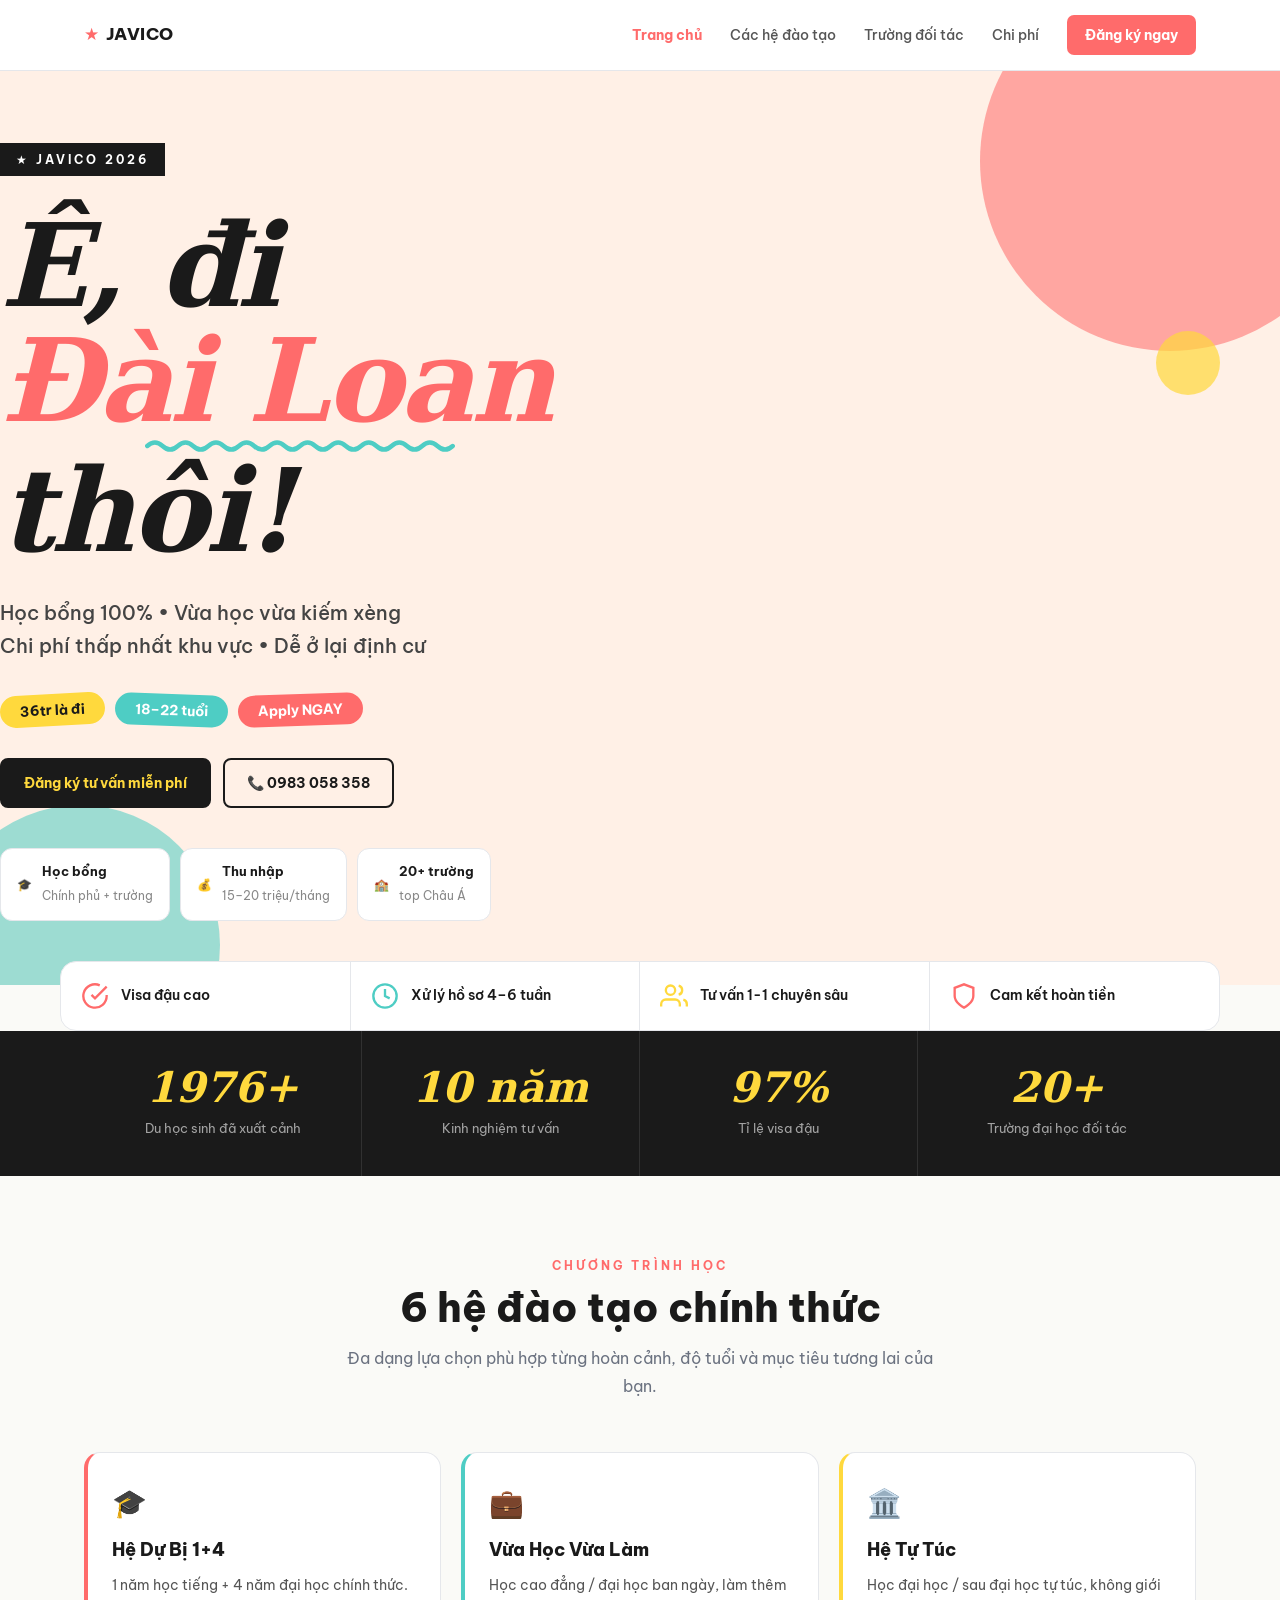
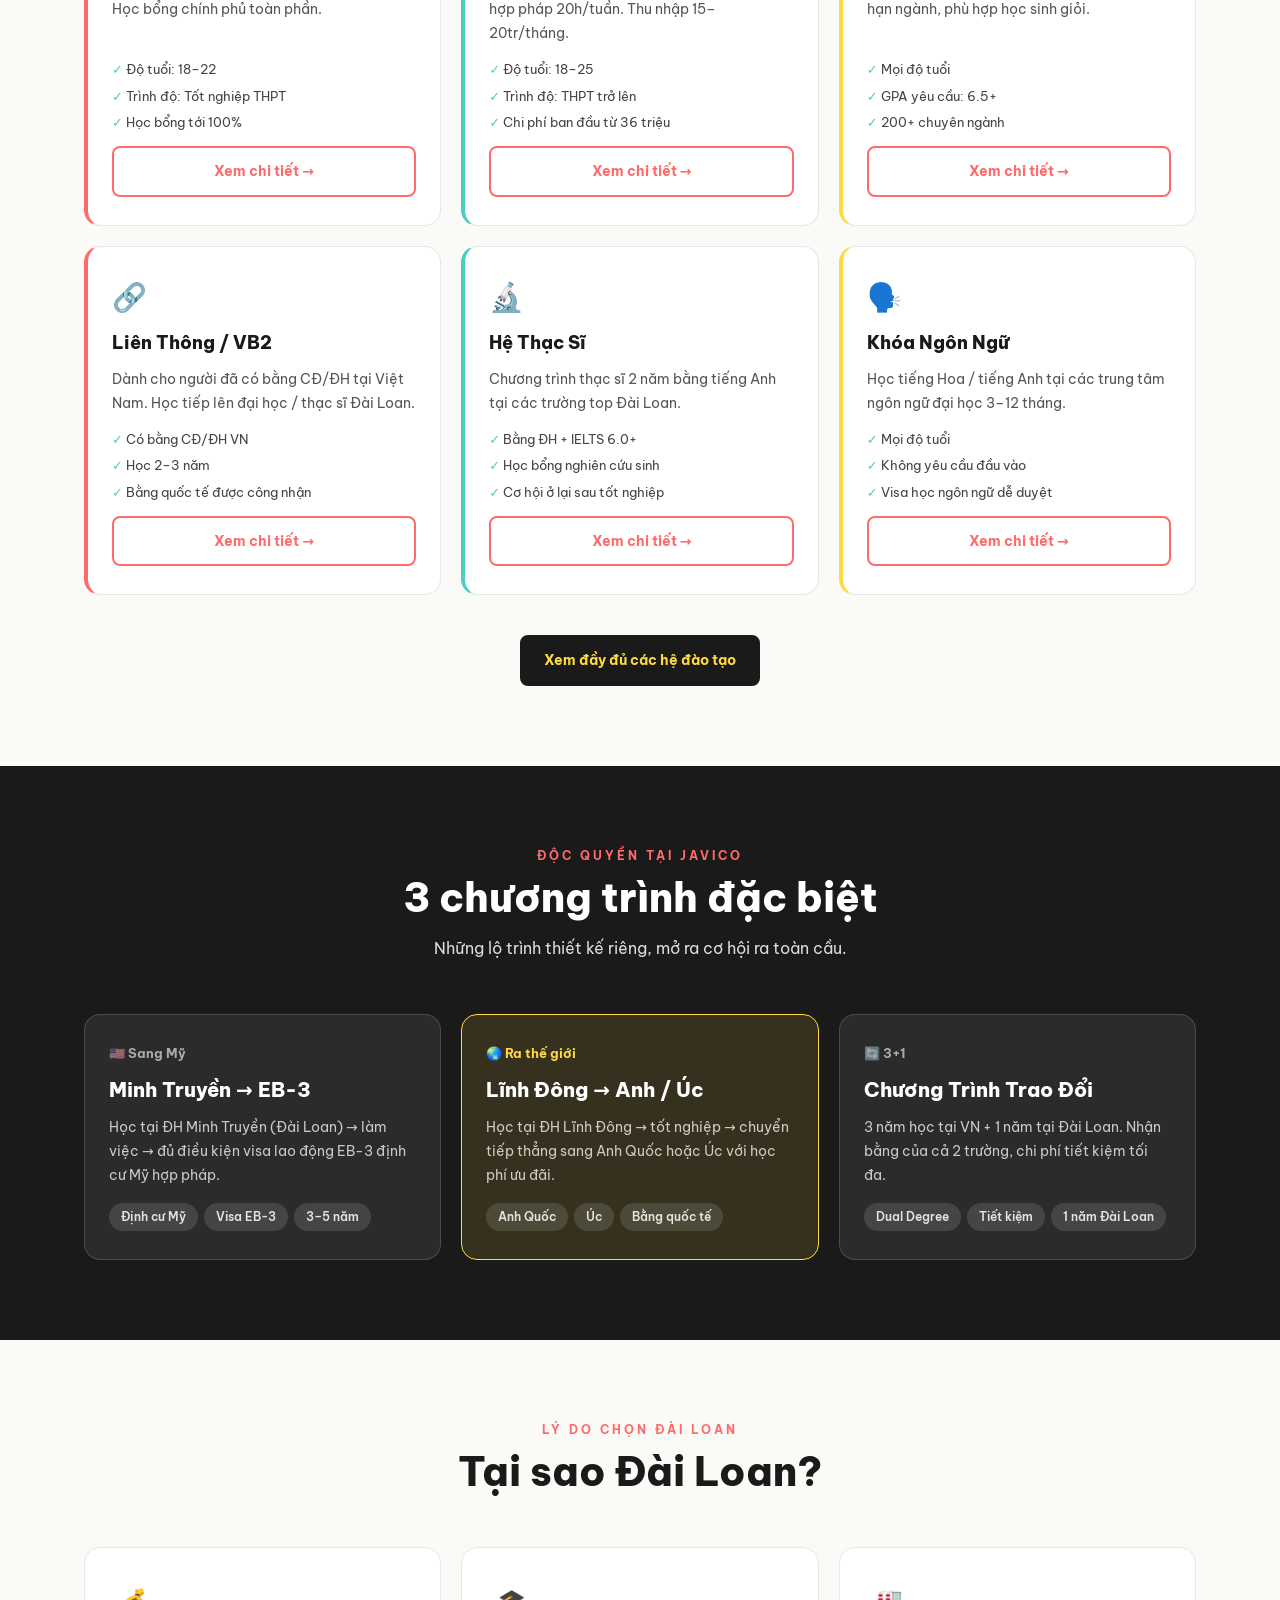
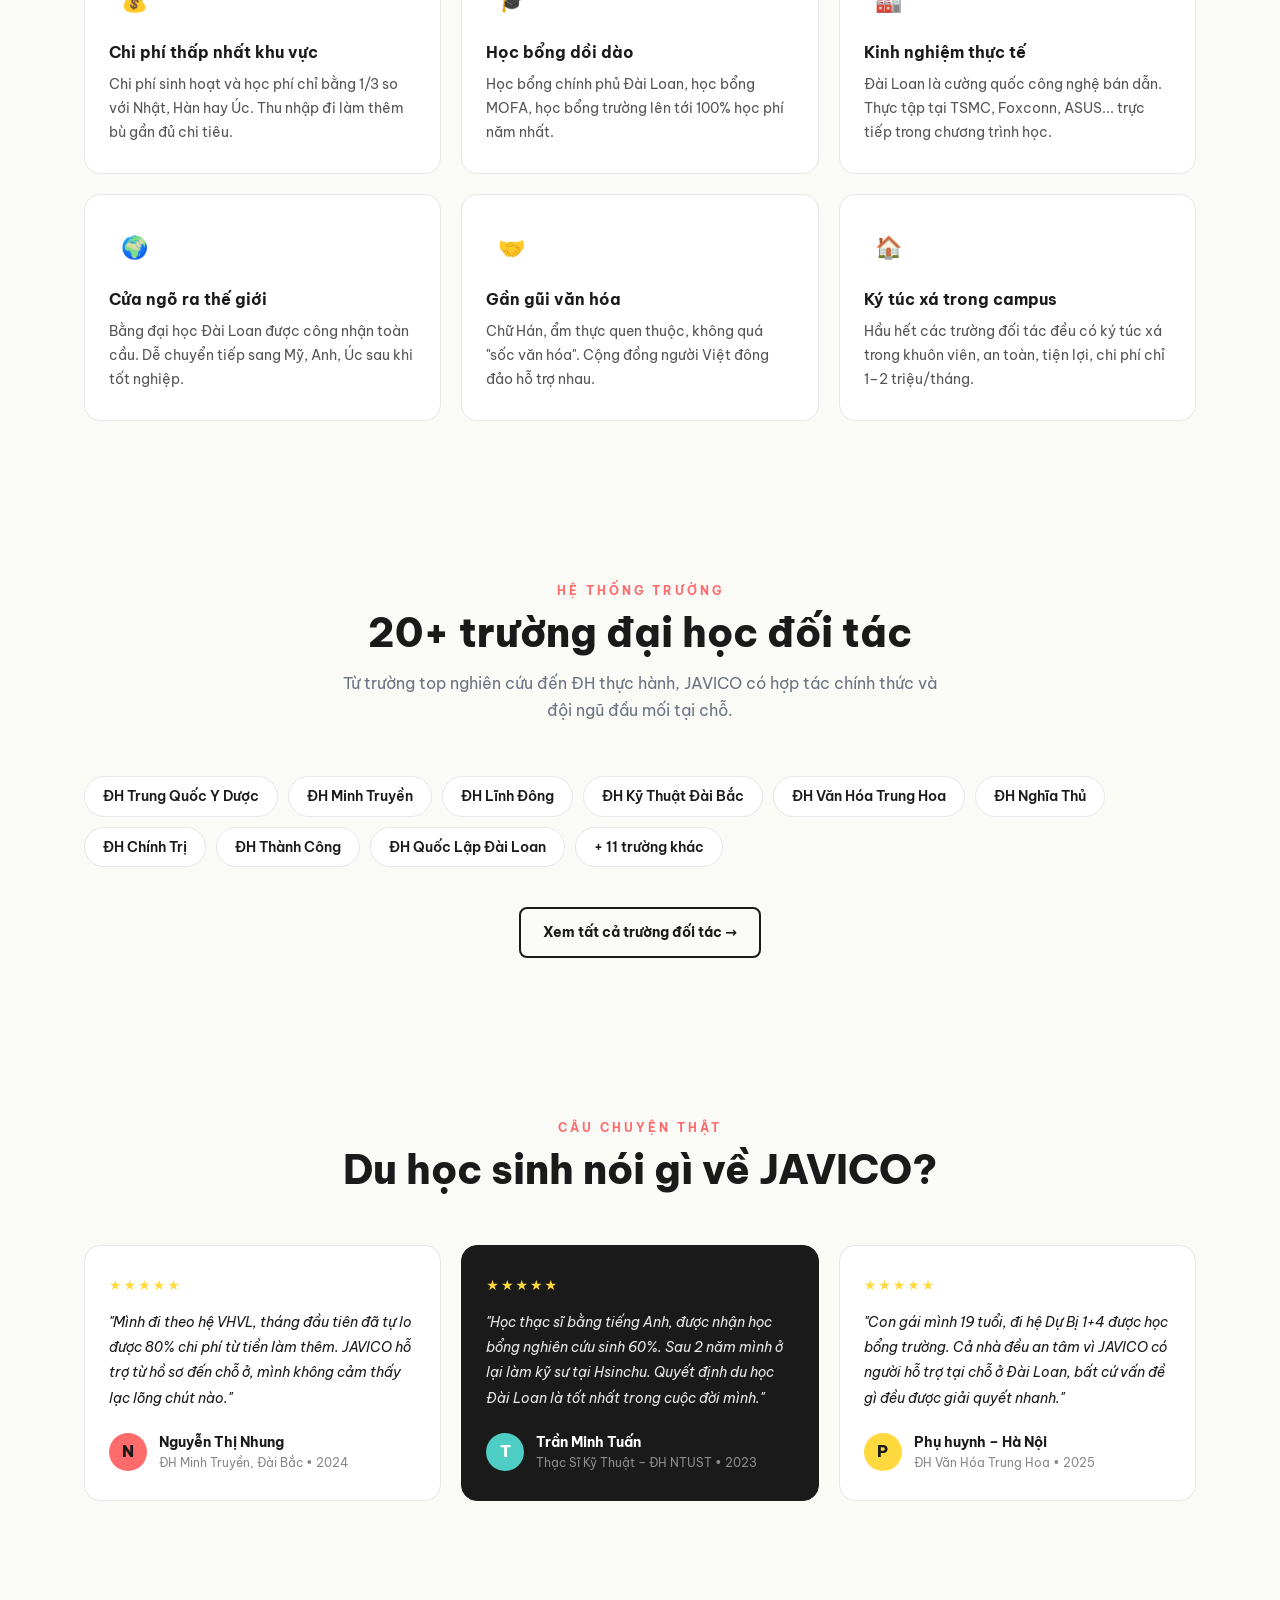
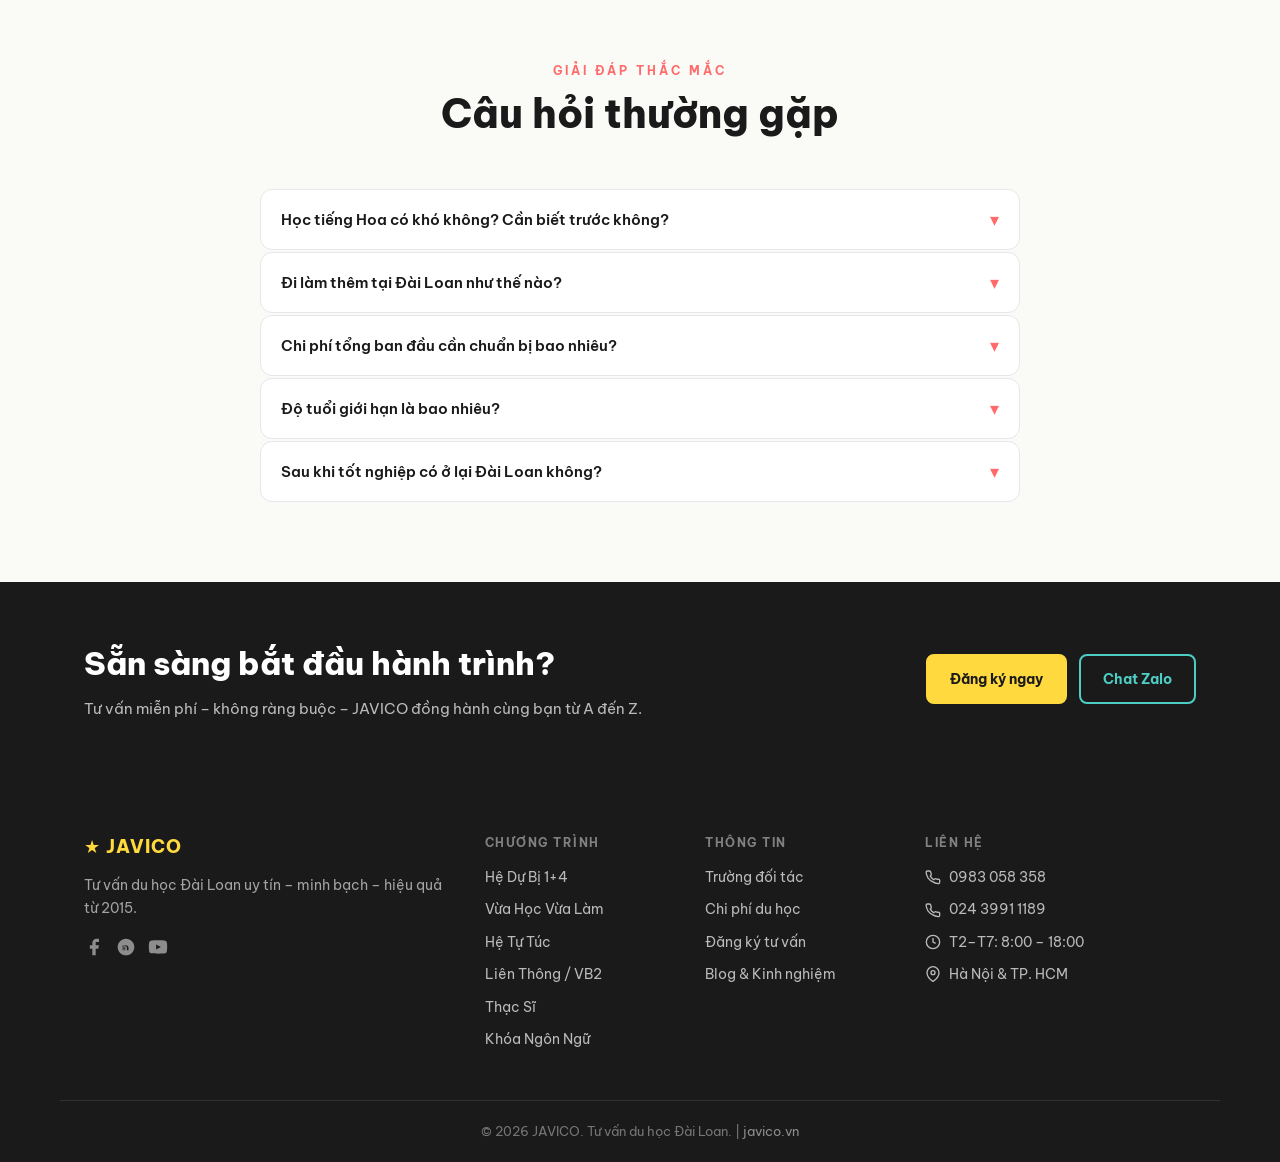
==== commit 47d1a674: "fix: hero coral color, wavy line, unified CSS" ====
--- a/index.html
+++ b/index.html
@@ -33,10 +33,12 @@
 
     <h1 class="hero-title">
       Ê, đi<br>
-      <em>Đài Loan</em>
-      <svg class="wavy-line" viewBox="0 0 288 22" fill="none" xmlns="http://www.w3.org/2000/svg" aria-hidden="true">
-        <path d="M0 11 q12-11 24 0 q12 11 24 0 q12-11 24 0 q12 11 24 0 q12-11 24 0 q12 11 24 0 q12-11 24 0 q12 11 24 0 q12-11 24 0 q12 11 24 0 q12-11 24 0 q12 11 24 0" stroke="#4ECDC4" stroke-width="7" stroke-linecap="round"/>
-      </svg><br>
+      <span class="title-wavy">
+        <span class="coral">Đài Loan</span>
+        <svg class="wavy-line" viewBox="0 0 480 22" fill="none" xmlns="http://www.w3.org/2000/svg" aria-hidden="true">
+          <path d="M0 11 q12-11 24 0 q12 11 24 0 q12-11 24 0 q12 11 24 0 q12-11 24 0 q12 11 24 0 q12-11 24 0 q12 11 24 0 q12-11 24 0 q12 11 24 0 q12-11 24 0 q12 11 24 0 q12-11 24 0 q12 11 24 0 q12-11 24 0 q12 11 24 0 q12-11 24 0 q12 11 24 0 q12-11 24 0 q12 11 24 0" stroke="#4ECDC4" stroke-width="7" stroke-linecap="round"/>
+        </svg>
+      </span>
       thôi!
     </h1>
 
@@ -50,7 +52,7 @@
 
     <div class="hero-actions">
       <a href="/dang-ky.html" class="btn btn-primary">Đăng ký tư vấn miễn phí</a>
-      <a href="tel:0983058358" class="btn btn-outline">📞 0983 058 358</a>
+      <a href="tel:0983058358" class="btn btn-outline-dark">📞 0983 058 358</a>
     </div>
 
     <!-- Float cards -->
--- a/css/style.css
+++ b/css/style.css
@@ -1,949 +1,534 @@
-/* =====================================================
+/* ============================================================
    JAVICO — Du Học Đài Loan 2026
-   Design: Vibrant Youth × Be Vietnam Pro
-   ===================================================== */
-
+   Design: Vibrant Youth (Cream / Coral / Mint / Yellow)
+   ============================================================ */
+
+/* ── TOKENS ── */
 :root {
-  --cream:   #FFF0E6;
-  --coral:   #FF6B6B;
-  --coral-2: #E85555;
-  --mint:    #4ECDC4;
-  --yellow:  #FFD93D;
-  --black:   #1A1A1A;
-  --ink:     #1A1A1A;
-  --muted:   #6B7280;
-  --line:    #E5E7EB;
-  --bg:      #FCFCFD;
-  --green:   #10B981;
-  --font-serif: Georgia, 'DejaVu Serif', serif;
-  --font-sans:  'Be Vietnam Pro', system-ui, -apple-system, sans-serif;
-}
-
+  --cream:  #FFF0E6;
+  --coral:  #FF6B6B;
+  --coral2: #E85555;
+  --mint:   #4ECDC4;
+  --yellow: #FFD93D;
+  --black:  #1A1A1A;
+  --muted:  #6B7280;
+  --line:   #E5E7EB;
+  --bg:     #FAFAF7;
+  --serif:  Georgia, 'DejaVu Serif', serif;
+  --sans:   'Be Vietnam Pro', system-ui, sans-serif;
+  --max:    1160px;
+  --pad:    24px;
+}
+
+/* ── RESET ── */
 *, *::before, *::after { box-sizing: border-box; margin: 0; padding: 0; }
 html { scroll-behavior: smooth; }
-body { font-family: var(--font-sans); background: var(--bg); color: var(--ink); -webkit-font-smoothing: antialiased; line-height: 1.6; }
-img { max-width: 100%; display: block; }
-a { color: inherit; text-decoration: none; }
-
-.wrap { max-width: 1180px; margin: 0 auto; padding: 0 24px; }
+body { font-family: var(--sans); background: var(--bg); color: var(--black); -webkit-font-smoothing: antialiased; line-height: 1.6; }
+img  { max-width: 100%; display: block; }
+a    { color: inherit; text-decoration: none; }
+ul   { list-style: none; }
+
+/* ── CONTAINER ── */
+.container { max-width: var(--max); margin: 0 auto; padding: 0 var(--pad); }
 
 /* ── BUTTONS ── */
 .btn {
-  display: inline-flex; align-items: center; gap: 8px;
-  padding: 11px 22px; border-radius: 8px; font-size: 14px;
-  font-weight: 600; cursor: pointer; border: 0;
-  font-family: var(--font-sans); transition: transform .15s, box-shadow .15s, background .15s;
-  white-space: nowrap;
-}
-.btn-outline { background: #fff; color: var(--ink); border: 1.5px solid var(--line); }
-.btn-outline:hover { border-color: var(--ink); }
-.btn-coral  { background: var(--coral); color: #fff; }
-.btn-coral:hover { background: var(--coral-2); box-shadow: 0 8px 20px -8px rgba(255,107,107,.55); }
-.btn-black  { background: var(--black); color: var(--yellow); }
-.btn-black:hover { background: #333; }
-.btn-ghost-coral { background: #fff; color: var(--coral); border: 1.5px solid var(--coral); }
-.btn-ghost-coral:hover { background: var(--coral); color: #fff; }
-.btn-lg { padding: 14px 26px; font-size: 15px; border-radius: 10px; }
+  display: inline-flex; align-items: center; justify-content: center; gap: 7px;
+  padding: 12px 22px; border-radius: 8px;
+  font-family: var(--sans); font-size: 14px; font-weight: 700;
+  cursor: pointer; border: 2px solid transparent;
+  transition: background .15s, transform .1s, box-shadow .15s;
+  white-space: nowrap; text-decoration: none;
+}
+.btn:active { transform: scale(.97); }
+.btn-primary     { background: var(--black); color: var(--yellow); border-color: var(--black); }
+.btn-primary:hover { background: #333; }
+.btn-yellow      { background: var(--yellow); color: var(--black); border-color: var(--yellow); }
+.btn-yellow:hover { background: #f0c800; }
+.btn-outline-dark { background: transparent; color: var(--black); border-color: var(--black); }
+.btn-outline-dark:hover { background: var(--black); color: var(--yellow); }
+.btn-outline-mint { background: transparent; color: var(--mint); border-color: var(--mint); }
+.btn-outline-mint:hover { background: var(--mint); color: #fff; }
+.btn-ghost       { background: transparent; color: var(--coral); border-color: var(--coral); }
+.btn-ghost:hover { background: var(--coral); color: #fff; }
+.btn-mint        { background: var(--mint); color: #fff; border-color: var(--mint); }
+.btn-mint:hover  { background: #3ab5ab; }
+.btn-block       { width: 100%; display: flex; margin-bottom: 8px; }
+.btn-block:last-child { margin-bottom: 0; }
+.btn-lg          { padding: 15px 28px; font-size: 15px; }
 
 /* ── NAV ── */
-.nav { background: #fff; border-bottom: 1px solid var(--line); position: sticky; top: 0; z-index: 100; }
-.nav-in { display: flex; align-items: center; justify-content: space-between; height: 76px; gap: 28px; }
-.brand { display: flex; align-items: center; gap: 12px; }
-.logo-box {
-  width: 42px; height: 42px; background: var(--coral);
-  display: grid; place-items: center; border-radius: 10px; color: #fff; flex-shrink: 0;
-}
-.brand-name { font-size: 13px; font-weight: 700; line-height: 1.25; color: var(--ink); }
-.nav-links { display: flex; gap: 32px; font-size: 14px; font-weight: 500; }
-.nav-links a { color: #4a5060; padding: 8px 0; position: relative; transition: color .15s; }
+.nav {
+  background: #fff;
+  border-bottom: 1px solid var(--line);
+  position: sticky; top: 0; z-index: 200;
+}
+.nav-inner {
+  max-width: var(--max); margin: 0 auto; padding: 0 var(--pad);
+  height: 70px; display: flex; align-items: center; justify-content: space-between; gap: 24px;
+}
+.nav-logo {
+  display: flex; align-items: center; gap: 6px;
+  font-weight: 800; font-size: 17px; letter-spacing: .5px;
+  color: var(--black); flex-shrink: 0;
+}
+.nav-logo-star { color: var(--coral); }
+.nav-links {
+  display: flex; align-items: center; gap: 28px;
+  font-size: 14px; font-weight: 500;
+}
+.nav-links a { color: #555; transition: color .15s; padding: 4px 0; }
+.nav-links a:hover { color: var(--black); }
 .nav-links a.active { color: var(--coral); font-weight: 700; }
-.nav-links a.active::after { content: ''; position: absolute; left: 0; right: 0; bottom: -2px; height: 2px; background: var(--coral); border-radius: 2px; }
-.nav-links a:not(.active):hover { color: var(--ink); }
-.nav-cta { display: flex; gap: 10px; align-items: center; }
-.burger {
-  display: none; width: 42px; height: 42px; border-radius: 8px;
-  background: #fff; border: 1.5px solid var(--line); align-items: center;
-  justify-content: center; cursor: pointer; flex-direction: column; gap: 5px; padding: 0;
-}
-.burger span { display: block; width: 18px; height: 2px; background: var(--ink); border-radius: 2px; transition: transform .25s, opacity .2s; }
-.burger.open span:nth-child(1) { transform: translateY(7px) rotate(45deg); }
-.burger.open span:nth-child(2) { opacity: 0; }
-.burger.open span:nth-child(3) { transform: translateY(-7px) rotate(-45deg); }
-.mobile-menu { display: none; background: #fff; border-top: 1px solid var(--line); padding: 12px 24px 20px; }
-.mobile-menu.open { display: block; }
-.mobile-menu a { display: block; padding: 12px 0; font-size: 15px; font-weight: 500; color: #4a5060; border-bottom: 1px solid var(--line); }
-.mobile-menu a.active { color: var(--coral); font-weight: 700; }
-.mobile-menu a:last-of-type { border-bottom: 0; }
-.mobile-menu .mm-cta { display: flex; gap: 10px; margin-top: 16px; }
-.mobile-menu .mm-cta .btn { flex: 1; justify-content: center; }
-
-/* ── HERO (Vibrant Youth) ── */
-.hero {
-  background: var(--cream);
-  position: relative; overflow: hidden;
-  padding: 80px 0 72px;
-}
-.deco-circle {
-  position: absolute; border-radius: 50%; pointer-events: none;
-}
-.deco-coral-tr { width: 420px; height: 420px; background: var(--coral); top: -100px; right: -100px; }
-.deco-yellow-tr { width: 70px; height: 70px; background: var(--yellow); top: 260px; right: 55px; }
-.deco-mint-bl  { width: 300px; height: 300px; background: var(--mint); bottom: -120px; left: -70px; }
-.deco-coral-sm { width: 36px; height: 36px; background: var(--coral); opacity: .4; bottom: 160px; left: 80px; }
-.deco-yellow-br { width: 80px; height: 80px; background: var(--yellow); opacity: .65; bottom: -24px; right: 110px; }
-
-.hero-inner { position: relative; z-index: 2; max-width: 800px; }
+.nav-links a.nav-cta {
+  background: var(--coral); color: #fff;
+  padding: 9px 18px; border-radius: 7px; font-weight: 700;
+}
+.nav-links a.nav-cta:hover { background: var(--coral2); }
+.nav-burger {
+  display: none; flex-direction: column; gap: 5px;
+  background: none; border: none; padding: 6px; cursor: pointer;
+}
+.nav-burger span { display: block; width: 22px; height: 2px; background: var(--black); border-radius: 2px; transition: all .25s; }
+.nav-burger.open span:nth-child(1) { transform: rotate(45deg) translate(5px,5px); }
+.nav-burger.open span:nth-child(2) { opacity: 0; }
+.nav-burger.open span:nth-child(3) { transform: rotate(-45deg) translate(5px,-5px); }
+.nav-links.open {
+  display: flex; flex-direction: column; align-items: stretch;
+  position: absolute; top: 70px; left: 0; right: 0;
+  background: #fff; border-top: 1px solid var(--line);
+  padding: 12px 24px 20px; gap: 2px;
+  box-shadow: 0 12px 32px rgba(0,0,0,.1);
+}
+.nav-links.open a { padding: 12px 0; border-bottom: 1px solid var(--line); font-size: 15px; }
+.nav-links.open a:last-child { border-bottom: 0; }
+.nav-links.open a.nav-cta { border-radius: 0; background: none; color: var(--coral); border-bottom: 1px solid var(--line); padding: 12px 0; }
+.nav.scrolled { box-shadow: 0 2px 16px rgba(0,0,0,.08); }
+
+/* ── HERO ── */
+.hero { background: var(--cream); position: relative; overflow: hidden; padding: 72px 0 64px; }
+.deco-circle { position: absolute; border-radius: 50%; pointer-events: none; opacity: .55; }
+.deco-coral  { background: var(--coral); width: 380px; height: 380px; top: -100px; right: -80px; }
+.deco-mint   { background: var(--mint);  width: 280px; height: 280px; bottom: -100px; left: -60px; }
+.deco-yellow-sm { background: var(--yellow); width: 64px; height: 64px; top: 260px; right: 60px; opacity: .7; }
+.hero-inner  { position: relative; z-index: 2; }
 
 .badge-top {
   display: inline-block; background: var(--black); color: #fff;
-  font-size: 13px; font-weight: 700; letter-spacing: 3px;
-  padding: 8px 18px; margin-bottom: 40px;
-  text-transform: uppercase;
-}
-
+  font-size: 12px; font-weight: 700; letter-spacing: 3px;
+  padding: 7px 16px; text-transform: uppercase; margin-bottom: 32px;
+}
+
+/* HERO TITLE — key fix: no <br> after SVG, wavy is inline */
 .hero-title {
-  font-family: var(--font-serif);
-  font-size: clamp(68px, 9.5vw, 148px);
+  font-family: var(--serif);
+  font-size: clamp(56px, 9vw, 140px);
   font-weight: 800; font-style: italic;
-  line-height: 1.0; letter-spacing: -4px;
+  line-height: 1.0; letter-spacing: -3px;
   color: var(--black); margin: 0;
 }
-.hero-title .coral { color: var(--coral); }
-
-.wavy-line { display: block; width: min(780px, 88vw); height: 16px; margin: -6px 0 0; }
-
-.hero-sub {
-  font-size: clamp(17px, 2vw, 26px); font-weight: 500;
-  color: var(--black); line-height: 1.6; margin: 28px 0 36px;
-}
-
-/* Sticker pills */
-.stickers { display: flex; flex-wrap: wrap; gap: 14px; margin-bottom: 44px; }
+.hero-title .coral { color: var(--coral); display: block; }
+.hero-title .title-wavy {
+  display: block; position: relative; padding-bottom: 14px;
+}
+.wavy-line {
+  position: absolute; bottom: 0; left: 0;
+  width: min(600px, 80vw); height: 14px;
+  display: block;
+}
+
+.hero-sub  { font-size: clamp(15px, 2vw, 20px); font-weight: 500; color: #444; margin: 28px 0 32px; line-height: 1.65; }
+
+.hero-stickers { display: flex; flex-wrap: wrap; gap: 10px; margin-bottom: 32px; }
 .sticker {
-  display: inline-flex; align-items: center; justify-content: center;
-  font-family: var(--font-sans); font-weight: 700;
-  padding: 12px 26px; border-radius: 40px;
-  font-size: clamp(15px, 1.8vw, 21px); text-decoration: none;
-}
-.sticker-yellow { background: var(--yellow); color: var(--black); transform: rotate(-3deg); }
-.sticker-mint   { background: var(--mint); color: #fff; transform: rotate(2deg); }
-.sticker-coral  { background: var(--coral); color: #fff; transform: rotate(-2deg); }
-.sticker:hover  { transform: rotate(0) scale(1.04); }
-
-/* 6 hệ mini list */
-.he-list { font-family: var(--font-sans); }
-.he-list-label { font-size: 14px; font-weight: 700; letter-spacing: 3px; text-transform: uppercase; color: var(--black); margin-bottom: 14px; }
-.he-list-grid { display: grid; grid-template-columns: repeat(3, 1fr); gap: 6px 32px; max-width: 600px; }
-.he-list-grid span { font-size: 16px; font-weight: 600; color: var(--black); }
+  display: inline-block;
+  font-size: 14px; font-weight: 700; padding: 9px 20px; border-radius: 50px;
+  transform: rotate(var(--rot, 0deg));
+  line-height: 1;
+}
+.sticker-yellow { background: var(--yellow); color: var(--black); }
+.sticker-mint   { background: var(--mint);   color: #fff; }
+.sticker-coral  { background: var(--coral);  color: #fff; }
+
+.hero-actions { display: flex; flex-wrap: wrap; gap: 12px; margin-bottom: 40px; }
+
+.hero-cards { display: flex; flex-wrap: wrap; gap: 10px; }
+.hero-card {
+  display: flex; align-items: center; gap: 10px;
+  background: #fff; border: 1.5px solid var(--line);
+  border-radius: 12px; padding: 12px 16px;
+}
+.hc-icon { font-size: 22px; flex-shrink: 0; }
+.hero-card strong { display: block; font-size: 13px; font-weight: 700; }
+.hero-card span   { font-size: 12px; color: #888; }
+
+/* ── FEAT BAR ── */
+.feat-bar {
+  background: #fff; border: 1px solid var(--line); border-radius: 16px;
+  display: grid; grid-template-columns: repeat(4,1fr);
+  margin: -24px auto 0; position: relative; z-index: 3;
+  max-width: var(--max); margin-left: auto; margin-right: auto;
+}
+.feat-item {
+  display: flex; align-items: center; gap: 12px;
+  padding: 20px 20px; font-size: 14px; font-weight: 600;
+  border-right: 1px solid var(--line);
+}
+.feat-item:last-child { border-right: 0; }
 
 /* ── STATS BAR ── */
-.stats-bar { background: var(--black); padding: 40px 0; }
-.stats-grid { display: grid; grid-template-columns: repeat(4, 1fr); gap: 0; }
-.stat-item {
-  display: flex; gap: 16px; align-items: center; justify-content: center;
-  padding: 12px 20px; border-right: 1px solid rgba(255,255,255,.1);
-}
+.stats-bar { background: var(--black); }
+.stats-inner {
+  max-width: var(--max); margin: 0 auto; padding: 0 var(--pad);
+  display: grid; grid-template-columns: repeat(4,1fr);
+}
+.stat-item { padding: 36px 20px; text-align: center; border-right: 1px solid rgba(255,255,255,.1); }
 .stat-item:last-child { border-right: 0; }
-.stat-icon {
-  width: 46px; height: 46px; background: rgba(255,255,255,.1);
-  border-radius: 10px; display: grid; place-items: center; flex-shrink: 0;
-}
-.stat-n { font-size: 26px; font-weight: 800; color: #fff; line-height: 1; }
-.stat-l { font-size: 12px; color: rgba(255,255,255,.6); margin-top: 4px; line-height: 1.3; }
+.stat-num { display: block; font-family: var(--serif); font-style: italic; font-size: 42px; font-weight: 800; color: var(--yellow); line-height: 1; margin-bottom: 6px; }
+.stat-label { font-size: 13px; color: rgba(255,255,255,.6); }
 
 /* ── SECTIONS ── */
-.section { padding: 88px 0; }
+.section { padding: 80px 0; }
 .section-cream { background: var(--cream); }
-.section-white { background: #fff; }
-.section-light { background: #fafbfc; }
-.section-coral { background: var(--coral); }
-.section-black { background: var(--black); }
-
-.sec-head { text-align: center; margin-bottom: 56px; }
-.sec-eyebrow { font-size: 12px; font-weight: 700; letter-spacing: 3px; text-transform: uppercase; color: var(--coral); margin-bottom: 10px; }
-.sec-title {
-  font-family: var(--font-serif); font-size: clamp(28px, 4vw, 44px);
-  font-weight: 800; font-style: italic; color: var(--black); line-height: 1.2; margin-bottom: 12px;
-}
-.sec-title .coral { color: var(--coral); }
-.sec-title .mint  { color: var(--mint); }
-.sec-title .yellow { color: var(--yellow); }
-.sec-sub { font-size: 16px; color: var(--muted); max-width: 560px; margin: 0 auto; line-height: 1.7; }
-
-/* ── FEATURE CARDS ── */
-.feat-bar {
-  background: #fff; border-radius: 20px;
-  box-shadow: 0 20px 56px -24px rgba(26,26,26,.14), 0 2px 6px rgba(26,26,26,.04);
-  display: grid; grid-template-columns: repeat(4, 1fr);
-  margin-top: -56px; position: relative; z-index: 5;
-}
-.feat-item { padding: 32px 24px; text-align: center; border-right: 1px solid var(--line); }
-.feat-item:last-child { border-right: 0; }
-.feat-ic {
-  width: 60px; height: 60px; background: #FFF0E6;
-  border-radius: 14px; display: grid; place-items: center;
-  margin: 0 auto 16px; color: var(--coral);
-}
-.feat-item h3 { font-size: 16px; font-weight: 700; margin-bottom: 6px; }
-.feat-item p { font-size: 13px; color: var(--muted); line-height: 1.6; }
-
-/* ── PROGRAM CARDS (6 hệ) ── */
-.prog-grid { display: grid; grid-template-columns: repeat(3, 1fr); gap: 20px; }
+.section-special { background: var(--black); }
+.section-head { text-align: center; margin-bottom: 52px; }
+.section-label { font-size: 12px; font-weight: 700; letter-spacing: 3px; text-transform: uppercase; color: var(--coral); margin-bottom: 10px; }
+.section-title { font-size: clamp(26px, 4vw, 40px); font-weight: 800; color: var(--black); margin-bottom: 14px; line-height: 1.15; }
+.section-title-light { color: #fff; }
+.section-desc  { font-size: 16px; color: var(--muted); max-width: 600px; margin: 0 auto; line-height: 1.7; }
+.section-desc-light { color: rgba(255,255,255,.75); }
+.section-cta   { text-align: center; margin-top: 40px; }
+
+/* ── HE GRID (6 hệ) ── */
+.he-grid { display: grid; grid-template-columns: repeat(3,1fr); gap: 20px; }
 .prog-card {
-  background: var(--cream); border-radius: 14px; padding: 26px 22px;
-  border-left: 5px solid var(--coral); transition: transform .2s, box-shadow .2s;
-}
-.prog-card:hover { transform: translateY(-4px); box-shadow: 0 16px 40px -16px rgba(255,107,107,.18); }
-.prog-card.mint-border { border-left-color: var(--mint); }
-.prog-card.yellow-border { border-left-color: var(--yellow); }
-.prog-num { font-size: 11px; font-weight: 700; letter-spacing: 3px; text-transform: uppercase; margin-bottom: 8px; }
-.prog-num.coral { color: var(--coral); }
-.prog-num.mint  { color: var(--mint); }
-.prog-num.yellow { color: #c9a000; }
-.prog-card h3 {
-  font-family: var(--font-serif); font-size: 20px;
-  font-weight: 800; font-style: italic; color: var(--black); margin: 0 0 4px;
-}
-.prog-card .sub { font-size: 12px; color: var(--muted); font-weight: 600; margin-bottom: 14px; }
-.prog-ul { list-style: none; font-size: 14px; color: #333; line-height: 1.95; }
-.prog-ul li::before { content: '✦ '; color: var(--coral); font-size: 11px; }
-.prog-card.mint-border .prog-ul li::before { color: var(--mint); }
-.prog-card.yellow-border .prog-ul li::before { color: #c9a000; }
-.prog-card .tag-hot {
-  display: inline-block; background: var(--coral); color: #fff;
-  font-size: 10px; font-weight: 700; padding: 2px 10px; border-radius: 20px;
-  margin-left: 8px; letter-spacing: 1px; vertical-align: middle;
-}
-.prog-cta { margin-top: 18px; }
-.prog-cta a {
-  font-size: 13px; font-weight: 700; color: var(--coral);
-  display: inline-flex; align-items: center; gap: 4px;
-}
-.prog-cta a:hover { gap: 8px; }
-
-/* ── SPECIAL PROGRAMS (coral bg) ── */
-.special-grid { display: grid; grid-template-columns: repeat(3, 1fr); gap: 20px; position: relative; z-index: 2; }
+  background: #fff; border-radius: 16px; padding: 28px 24px;
+  border: 1px solid var(--line); border-left: 4px solid var(--line);
+  display: flex; flex-direction: column; gap: 10px;
+}
+.prog-coral  { border-left-color: var(--coral); }
+.prog-mint   { border-left-color: var(--mint); }
+.prog-yellow { border-left-color: var(--yellow); }
+.prog-icon { font-size: 28px; }
+.prog-card h3 { font-size: 18px; font-weight: 800; }
+.prog-card p  { font-size: 14px; color: #555; line-height: 1.7; flex: 1; }
+.prog-list { margin: 0; padding: 0; list-style: none; }
+.prog-list li { font-size: 13px; color: #444; padding: 3px 0; }
+.prog-list li::before { content: '✓ '; color: var(--mint); font-weight: 700; }
+
+/* ── SPECIAL PROGRAMS ── */
+.special-grid { display: grid; grid-template-columns: repeat(3,1fr); gap: 20px; }
 .special-card {
-  background: rgba(255,255,255,.12); border-radius: 14px; padding: 30px 24px;
-  border-top: 4px solid var(--yellow); backdrop-filter: blur(2px);
-}
-.special-card.mint-top { border-top-color: var(--mint); }
-.special-card.white-top { border-top-color: rgba(255,255,255,.6); }
-.special-flag { font-size: 36px; margin-bottom: 12px; }
-.special-card h3 {
-  font-family: var(--font-serif); font-size: 19px; font-weight: 800;
-  font-style: italic; margin: 0 0 6px;
-}
-.special-card h3.yellow { color: var(--yellow); }
-.special-card h3.mint   { color: var(--mint); }
-.special-card h3.white  { color: #fff; }
-.special-card .sub2 { font-size: 12px; color: rgba(255,255,255,.68); margin-bottom: 14px; }
-.special-ul { list-style: none; font-size: 14px; color: #fff; line-height: 2.1; }
-.special-ul li::before { content: '✦ '; font-size: 11px; opacity: .7; }
-
-/* ── SCHOOL CARDS ── */
-.school-grid { display: grid; grid-template-columns: repeat(3, 1fr); gap: 20px; }
-.school-card {
-  background: #fff; border-radius: 14px; padding: 26px 22px;
-  border-top: 5px solid var(--coral); box-shadow: 0 4px 20px -8px rgba(26,26,26,.1);
-  transition: transform .2s, box-shadow .2s;
-}
-.school-card:hover { transform: translateY(-3px); box-shadow: 0 12px 32px -12px rgba(26,26,26,.14); }
-.school-card.mint-top  { border-top-color: var(--mint); }
-.school-card.yellow-top { border-top-color: var(--yellow); }
-.school-card.purple-top { border-top-color: #8E44AD; }
-.school-card.orange-top { border-top-color: #E67E22; }
-.school-badge {
-  display: inline-block; font-size: 10px; font-weight: 700; letter-spacing: 2px;
-  text-transform: uppercase; padding: 3px 12px; border-radius: 20px; margin-bottom: 12px;
-}
-.badge-coral  { background: var(--coral); color: #fff; }
-.badge-mint   { background: var(--mint); color: #fff; }
-.badge-yellow { background: var(--yellow); color: var(--black); }
-.badge-purple { background: #8E44AD; color: #fff; }
-.badge-orange { background: #E67E22; color: #fff; }
-.school-card h3 {
-  font-family: var(--font-serif); font-size: 21px; font-weight: 800;
-  font-style: italic; color: var(--black); margin: 0 0 3px;
-}
-.school-loc { font-size: 12px; color: var(--muted); margin-bottom: 16px; }
-.school-ul { list-style: none; font-size: 14px; color: #333; line-height: 1.95; }
-.school-ul li { border-bottom: 1px dashed var(--line); padding: 5px 0; }
-.school-ul li:last-child { border-bottom: 0; }
-.school-ul li::before { content: '✦ '; color: var(--coral); font-size: 11px; }
-.school-card.mint-top  .school-ul li::before { color: var(--mint); }
-.school-card.yellow-top .school-ul li::before { color: #c9a000; }
-
-/* ── MAJOR PILLS ── */
-.major-grid { display: flex; flex-wrap: wrap; justify-content: center; gap: 12px; max-width: 860px; margin: 0 auto; }
-.major-pill {
-  display: inline-flex; align-items: center; gap: 6px;
-  font-size: 14px; font-weight: 600; padding: 10px 20px; border-radius: 30px; cursor: default;
-}
-.mp-coral  { background: #FFF0E6; border: 2px solid var(--coral); color: var(--coral); }
-.mp-mint   { background: #e8faf9; border: 2px solid var(--mint); color: #2aa09a; }
-.mp-yellow { background: #fffbea; border: 2px solid var(--yellow); color: #9a7a00; }
-
-/* ── PRICING CARDS ── */
-.price-grid { display: grid; grid-template-columns: repeat(3, 1fr); gap: 20px; }
-.price-card {
-  border-radius: 16px; padding: 30px 24px; position: relative; overflow: hidden;
-  transition: transform .2s, box-shadow .2s;
-}
-.price-card:hover { transform: translateY(-4px); box-shadow: 0 20px 44px -16px rgba(26,26,26,.15); }
-.price-card.light { background: #fff; border: 2px solid var(--line); }
-.price-card.featured { background: var(--black); color: #fff; }
-.price-card.featured * { color: #fff; }
-.price-label { font-size: 11px; font-weight: 700; letter-spacing: 3px; text-transform: uppercase; margin-bottom: 12px; }
-.price-label.coral  { color: var(--coral); }
-.price-label.yellow { color: var(--yellow); }
-.price-name { font-size: 17px; font-weight: 700; margin-bottom: 10px; color: var(--black); }
-.price-card.featured .price-name { color: var(--yellow); }
-.price-amount { font-size: 32px; font-weight: 900; color: var(--coral); line-height: 1; margin-bottom: 16px; }
-.price-card.featured .price-amount { color: #fff; }
-.price-desc { font-size: 13px; color: var(--muted); line-height: 1.65; margin-bottom: 16px; }
-.price-card.featured .price-desc { color: rgba(255,255,255,.65); }
-.price-ul { list-style: none; font-size: 13px; line-height: 1.9; }
-.price-ul li::before { content: '✓ '; color: var(--mint); font-weight: 700; }
-.price-card.featured .price-ul li::before { color: var(--mint); }
-.popular-badge {
-  position: absolute; top: -10px; left: 20px;
-  background: var(--yellow); color: var(--black);
-  font-size: 11px; font-weight: 800; padding: 4px 14px; border-radius: 20px;
-  letter-spacing: 1px; transform: rotate(-1.5deg);
-}
-
-/* ── WHY SECTION ── */
-.why-grid { display: grid; grid-template-columns: 1fr 1fr; gap: 64px; align-items: start; }
-.why-list { list-style: none; }
-.why-item { display: flex; gap: 14px; align-items: flex-start; padding: 14px 0; font-size: 15px; color: #374151; border-bottom: 1px solid var(--line); }
-.why-item:last-child { border-bottom: 0; }
-.why-chk { width: 24px; height: 24px; border-radius: 50%; background: var(--coral); display: grid; place-items: center; color: #fff; flex-shrink: 0; font-size: 12px; font-weight: 700; }
+  background: rgba(255,255,255,.08); border: 1.5px solid rgba(255,255,255,.15);
+  border-radius: 16px; padding: 28px 24px;
+}
+.special-card-featured { background: rgba(255,215,61,.12); border-color: var(--yellow); }
+.special-badge { font-size: 13px; font-weight: 700; color: rgba(255,255,255,.6); margin-bottom: 10px; }
+.special-card-featured .special-badge { color: var(--yellow); }
+.special-card h3 { font-size: 20px; font-weight: 800; color: #fff; margin-bottom: 10px; }
+.special-card p  { font-size: 14px; color: rgba(255,255,255,.75); line-height: 1.7; margin-bottom: 16px; }
+.special-tags { display: flex; flex-wrap: wrap; gap: 6px; }
+.special-tags span { background: rgba(255,255,255,.12); color: rgba(255,255,255,.85); padding: 4px 12px; border-radius: 20px; font-size: 12px; font-weight: 600; }
+
+/* ── WHY GRID ── */
+.why-grid { display: grid; grid-template-columns: repeat(3,1fr); gap: 20px; }
+.why-card { background: #fff; border-radius: 16px; padding: 28px 24px; border: 1px solid var(--line); }
+.why-icon { width: 50px; height: 50px; border-radius: 12px; display: grid; place-items: center; font-size: 22px; margin-bottom: 14px; }
+.why-card h3 { font-size: 16px; font-weight: 700; margin-bottom: 8px; }
+.why-card p  { font-size: 14px; color: #555; line-height: 1.7; }
+
+/* ── SCHOOL STRIP ── */
+.school-strip { display: flex; flex-wrap: wrap; gap: 10px; margin: 24px 0; }
+.school-tag { background: #fff; border: 1.5px solid var(--line); border-radius: 30px; padding: 8px 18px; font-size: 14px; font-weight: 600; }
+
+/* ── TESTIMONIALS ── */
+.testi-grid { display: grid; grid-template-columns: repeat(3,1fr); gap: 20px; }
+.testi-card { background: #fff; border-radius: 16px; padding: 28px 24px; border: 1px solid var(--line); }
+.testi-card.testi-featured { background: var(--black); color: #fff; border-color: var(--black); }
+.testi-stars { color: var(--yellow); font-size: 14px; letter-spacing: 2px; margin-bottom: 14px; }
+.testi-card p { font-size: 14px; line-height: 1.8; font-style: italic; margin-bottom: 20px; }
+.testi-featured p { color: rgba(255,255,255,.9); }
+.testi-author { display: flex; align-items: center; gap: 12px; }
+.testi-avatar { width: 38px; height: 38px; border-radius: 50%; display: grid; place-items: center; font-size: 16px; font-weight: 800; flex-shrink: 0; }
+.testi-author strong { display: block; font-size: 14px; font-weight: 700; }
+.testi-author span   { display: block; font-size: 12px; color: #888; }
+.testi-featured .testi-author span { color: rgba(255,255,255,.5); }
 
 /* ── FAQ ── */
-.faq-list { max-width: 780px; margin: 0 auto; }
-.faq-item { border-bottom: 1px solid var(--line); }
+.faq-list { max-width: 760px; margin: 0 auto; display: flex; flex-direction: column; gap: 2px; }
+.faq-item { background: #fff; border-radius: 12px; overflow: hidden; border: 1px solid var(--line); }
 .faq-q {
-  width: 100%; text-align: left; background: none; border: 0; cursor: pointer;
-  padding: 20px 0; font-family: var(--font-sans); font-size: 16px; font-weight: 600;
-  color: var(--black); display: flex; justify-content: space-between; align-items: center; gap: 16px;
-}
-.faq-q .arrow { font-size: 18px; color: var(--coral); transition: transform .25s; flex-shrink: 0; }
-.faq-item.open .faq-q .arrow { transform: rotate(45deg); }
-.faq-a { font-size: 15px; color: #4b5160; line-height: 1.75; padding: 0 0 20px; display: none; }
+  width: 100%; background: none; border: none; cursor: pointer;
+  display: flex; justify-content: space-between; align-items: center;
+  padding: 18px 20px; font-family: var(--sans); font-size: 15px; font-weight: 600;
+  text-align: left; gap: 12px; color: var(--black);
+}
+.faq-arrow { font-size: 18px; color: var(--coral); flex-shrink: 0; transition: transform .25s; }
+.faq-item.open .faq-arrow { transform: rotate(180deg); }
+.faq-a { display: none; padding: 0 20px 18px; font-size: 14px; color: #555; line-height: 1.8; }
 .faq-item.open .faq-a { display: block; }
-
-/* ── CTA FOOTER BAR ── */
-.cta-bar { background: var(--black); padding: 60px 0; position: relative; overflow: hidden; }
-.cta-bar::before {
-  content: ''; position: absolute; top: -60px; right: -60px;
-  width: 220px; height: 220px; border-radius: 50%; background: rgba(255,107,107,.1);
-}
-.cta-inner { display: grid; grid-template-columns: 1fr auto; gap: 48px; align-items: center; }
-.cta-eyebrow { font-size: 12px; font-weight: 700; letter-spacing: 3px; text-transform: uppercase; color: var(--muted); margin-bottom: 10px; }
-.cta-title {
-  font-family: var(--font-serif); font-size: clamp(24px, 3.5vw, 40px);
-  font-weight: 800; font-style: italic; color: #fff; line-height: 1.2; margin-bottom: 12px;
-}
-.cta-title .yellow { color: var(--yellow); }
-.cta-sub { font-size: 15px; color: rgba(255,255,255,.7); line-height: 1.65; margin-bottom: 28px; }
-.cta-btns { display: flex; flex-wrap: wrap; gap: 12px; }
-.cta-contact { text-align: right; }
-.cta-contact .hot-label { font-size: 12px; color: var(--muted); letter-spacing: 1px; text-transform: uppercase; margin-bottom: 6px; }
-.cta-contact .hotline { font-size: 26px; font-weight: 800; color: var(--yellow); display: block; margin-bottom: 4px; }
-.cta-contact .hotline2 { font-size: 20px; font-weight: 700; color: #fff; display: block; margin-bottom: 14px; }
-.cta-contact .site-link { font-size: 14px; color: rgba(255,255,255,.7); }
-.cta-contact .site-link a { color: #fff; font-weight: 600; }
-.cta-contact .site-link a:hover { color: var(--yellow); }
+.faq-a a { color: var(--coral); text-decoration: underline; }
+
+/* ── CTA BAR ── */
+.cta-bar { background: var(--black); padding: 56px 0; }
+.cta-bar-inner { display: flex; align-items: center; justify-content: space-between; gap: 32px; flex-wrap: wrap; }
+.cta-bar-text h2 { font-size: clamp(22px,3vw,32px); font-weight: 800; color: #fff; margin-bottom: 8px; }
+.cta-bar-text p  { font-size: 15px; color: rgba(255,255,255,.7); }
+.cta-bar-actions { display: flex; gap: 12px; flex-wrap: wrap; flex-shrink: 0; }
 
 /* ── FOOTER ── */
-.footer { background: #fff; border-top: 1px solid var(--line); padding: 64px 0 28px; }
-.foot-grid { display: grid; grid-template-columns: 1.6fr 1fr 1fr 1fr; gap: 40px; }
-.foot-brand-desc { font-size: 13px; color: var(--muted); margin-top: 14px; line-height: 1.7; max-width: 280px; }
-.foot-soc { display: flex; gap: 10px; margin-top: 20px; }
-.foot-soc a {
-  width: 36px; height: 36px; border-radius: 8px; background: #F2F3F5;
-  display: grid; place-items: center; color: var(--muted); font-size: 14px;
-  transition: background .15s, color .15s;
-}
-.foot-soc a:hover { background: var(--coral); color: #fff; }
-.foot-col h5 { font-size: 14px; font-weight: 700; margin-bottom: 16px; }
-.foot-col a { display: block; font-size: 13px; color: var(--muted); padding: 6px 0; transition: color .15s; }
-.foot-col a:hover { color: var(--coral); }
-.foot-contact .ci { display: flex; gap: 10px; align-items: center; font-size: 13px; color: #4b5160; padding: 6px 0; }
-.foot-contact .ci svg { flex-shrink: 0; color: var(--coral); }
-.foot-bottom { margin-top: 48px; padding-top: 20px; border-top: 1px solid var(--line); display: flex; justify-content: space-between; align-items: center; font-size: 12px; color: var(--muted); }
+.footer { background: var(--black); color: #fff; }
+.footer-inner {
+  max-width: var(--max); margin: 0 auto; padding: 56px var(--pad) 40px;
+  display: grid; grid-template-columns: 2fr 1fr 1fr 1.5fr; gap: 40px;
+}
+.footer-logo { font-size: 18px; font-weight: 800; color: var(--yellow); letter-spacing: 1px; margin-bottom: 12px; }
+.footer-col p { font-size: 14px; color: rgba(255,255,255,.6); line-height: 1.7; margin-bottom: 16px; }
+.footer-col h4 { font-size: 12px; font-weight: 700; text-transform: uppercase; letter-spacing: 1.5px; color: rgba(255,255,255,.45); margin-bottom: 14px; }
+.footer-col ul li { margin-bottom: 10px; }
+.footer-col ul li a { font-size: 14px; color: rgba(255,255,255,.7); }
+.footer-col ul li a:hover { color: var(--yellow); }
+.footer-col ul li { display: flex; align-items: center; gap: 8px; font-size: 14px; color: rgba(255,255,255,.7); }
+.footer-socials { display: flex; gap: 12px; }
+.footer-socials a { color: rgba(255,255,255,.5); }
+.footer-socials a:hover { color: var(--yellow); }
+.footer-bottom { max-width: var(--max); margin: 0 auto; padding: 20px var(--pad); border-top: 1px solid rgba(255,255,255,.1); font-size: 13px; color: rgba(255,255,255,.4); text-align: center; }
+.footer-bottom a { color: rgba(255,255,255,.5); }
+
+/* ── FAB ── */
+.fab {
+  position: fixed; bottom: 24px; right: 24px; z-index: 900;
+  display: none; align-items: center; gap: 8px;
+  background: var(--coral); color: #fff;
+  padding: 12px 20px; border-radius: 50px;
+  font-size: 14px; font-weight: 700;
+  box-shadow: 0 8px 24px rgba(255,107,107,.4);
+  transition: transform .2s;
+}
+.fab.visible { display: flex; }
+.fab:hover { transform: translateY(-2px); }
 
 /* ── PAGE HERO (inner pages) ── */
-.page-hero { background: var(--cream); padding: 64px 0 56px; position: relative; overflow: hidden; }
-.page-hero .deco-coral-tr { width: 280px; height: 280px; top: -60px; right: -60px; }
-.page-hero .deco-mint-bl { width: 180px; height: 180px; bottom: -60px; left: -40px; }
+.page-hero { background: var(--cream); padding: 72px 0 60px; position: relative; overflow: hidden; }
 .page-hero-inner { position: relative; z-index: 2; }
-.page-hero-label { font-size: 12px; font-weight: 700; letter-spacing: 3px; text-transform: uppercase; color: var(--coral); margin-bottom: 12px; }
-.page-hero-title {
-  font-family: var(--font-serif); font-size: clamp(36px, 5vw, 60px);
-  font-weight: 800; font-style: italic; color: var(--black); line-height: 1.1; margin-bottom: 16px;
-}
-.page-hero-title .coral { color: var(--coral); }
-.page-hero-sub { font-size: 17px; color: #4b5160; max-width: 560px; line-height: 1.7; }
-
-/* ── FORM ── */
-.form-card { background: #fff; border-radius: 16px; box-shadow: 0 12px 40px -16px rgba(26,26,26,.12); padding: 40px 36px; }
-.form-group { margin-bottom: 20px; }
-.form-group label { display: block; font-size: 14px; font-weight: 600; margin-bottom: 6px; }
-.form-group input, .form-group select, .form-group textarea {
-  width: 100%; padding: 12px 14px; border: 1.5px solid var(--line); border-radius: 8px;
-  font-family: var(--font-sans); font-size: 14px; color: var(--ink); background: #fff;
-  transition: border-color .15s;
-}
-.form-group input:focus, .form-group select:focus, .form-group textarea:focus {
-  outline: none; border-color: var(--coral); box-shadow: 0 0 0 3px rgba(255,107,107,.12);
-}
-.form-group textarea { resize: vertical; min-height: 100px; }
-.form-2col { display: grid; grid-template-columns: 1fr 1fr; gap: 16px; }
-.form-submit { width: 100%; padding: 15px; font-size: 16px; font-weight: 700; border-radius: 10px; }
-.form-note { font-size: 13px; color: var(--muted); text-align: center; margin-top: 12px; }
-
-/* ── CHECKLIST ── */
-.checklist { list-style: none; }
-.checklist li { display: flex; gap: 12px; align-items: flex-start; padding: 10px 0; font-size: 15px; color: #374151; border-bottom: 1px solid var(--line); }
-.checklist li:last-child { border-bottom: 0; }
-.chk-dot { width: 22px; height: 22px; border-radius: 50%; background: var(--mint); display: grid; place-items: center; color: #fff; flex-shrink: 0; font-size: 11px; font-weight: 700; margin-top: 2px; }
-
-/* ── COMPARISON TABLE ── */
-.comp-table { width: 100%; border-collapse: collapse; font-size: 14px; }
-.comp-table th { background: var(--black); color: #fff; padding: 14px 18px; text-align: left; font-weight: 600; font-size: 13px; }
-.comp-table th:first-child { border-radius: 10px 0 0 0; }
-.comp-table th:last-child  { border-radius: 0 10px 0 0; }
-.comp-table td { padding: 13px 18px; border-bottom: 1px solid var(--line); color: #374151; }
-.comp-table tr:last-child td { border-bottom: 0; }
-.comp-table tr:nth-child(even) td { background: #fafbfc; }
-.comp-table .yes { color: var(--mint); font-weight: 700; }
-.comp-table .no  { color: #ccc; }
-.comp-table .highlight { background: #FFF0E6 !important; }
-
-/* ── BREADCRUMB ── */
-.breadcrumb { display: flex; align-items: center; gap: 8px; font-size: 13px; color: var(--muted); margin-bottom: 16px; }
-.breadcrumb a { color: var(--muted); }
-.breadcrumb a:hover { color: var(--coral); }
-.breadcrumb .sep { color: #ccc; }
-.breadcrumb .cur { color: var(--coral); font-weight: 600; }
-
-/* ── UTILITIES ── */
-.text-center { text-align: center; }
-.mt-8  { margin-top: 8px; }
-.mt-16 { margin-top: 16px; }
-.mt-24 { margin-top: 24px; }
-.mt-32 { margin-top: 32px; }
-.mt-40 { margin-top: 40px; }
-.mb-8  { margin-bottom: 8px; }
-.mb-16 { margin-bottom: 16px; }
-.mb-24 { margin-bottom: 24px; }
-.gap-12 { gap: 12px; }
-.flex-center { display: flex; align-items: center; justify-content: center; }
-.inline-flex { display: inline-flex; align-items: center; gap: 8px; }
-
-/* ── RESPONSIVE ── */
-@media (max-width: 1024px) {
-  .feat-bar { grid-template-columns: repeat(2, 1fr); }
-  .feat-item:nth-child(2) { border-right: 0; }
-  .feat-item:nth-child(1), .feat-item:nth-child(2) { border-bottom: 1px solid var(--line); }
-  .why-grid { gap: 48px; }
-  .cta-inner { gap: 32px; }
-  .prog-grid { grid-template-columns: repeat(2, 1fr); }
-}
-
-@media (max-width: 900px) {
-  .nav-links { display: none; }
-  .nav-cta .btn-outline { display: none; }
-  .burger { display: flex; }
-  .nav-in { height: 68px; }
-  .hero { padding: 56px 0 60px; }
-  .hero-title { font-size: clamp(56px, 12vw, 100px); }
-  .stats-grid { grid-template-columns: repeat(2, 1fr); }
-  .stat-item:nth-child(2) { border-right: 0; }
-  .stat-item:nth-child(1), .stat-item:nth-child(2) { border-bottom: 1px solid rgba(255,255,255,.1); }
-  .prog-grid { grid-template-columns: repeat(2, 1fr); }
-  .special-grid { grid-template-columns: 1fr; }
-  .school-grid { grid-template-columns: repeat(2, 1fr); }
-  .price-grid { grid-template-columns: 1fr; max-width: 480px; margin: 0 auto; }
-  .why-grid { grid-template-columns: 1fr; gap: 48px; }
-  .foot-grid { grid-template-columns: 1fr 1fr; gap: 32px; }
-  .cta-inner { grid-template-columns: 1fr; }
-  .cta-contact { text-align: left; }
-  .he-list-grid { grid-template-columns: repeat(2, 1fr); }
-  .form-2col { grid-template-columns: 1fr; }
-}
-
-@media (max-width: 640px) {
-  .wrap { padding: 0 18px; }
-  .hero { padding: 44px 0 52px; }
-  .hero-title { font-size: clamp(48px, 14vw, 80px); letter-spacing: -2px; }
-  .deco-coral-tr { width: 280px; height: 280px; top: -60px; right: -60px; }
-  .deco-mint-bl  { width: 200px; height: 200px; }
-  .section { padding: 64px 0; }
-  .sec-head { margin-bottom: 40px; }
-  .prog-grid { grid-template-columns: 1fr; }
-  .school-grid { grid-template-columns: 1fr; }
-  .feat-bar { border-radius: 16px; grid-template-columns: 1fr; }
-  .feat-item { border-right: 0 !important; border-bottom: 1px solid var(--line) !important; }
-  .feat-item:last-child { border-bottom: 0 !important; }
-  .stickers { gap: 10px; }
-  .sticker { padding: 10px 20px; font-size: 15px; }
-  .he-list-grid { grid-template-columns: repeat(2, 1fr); gap: 4px 20px; }
-  .he-list-grid span { font-size: 14px; }
-  .stats-grid { grid-template-columns: repeat(2, 1fr); }
-  .stat-item { justify-content: flex-start; padding-left: 16px; }
-  .cta-inner { grid-template-columns: 1fr; }
-  .foot-grid { grid-template-columns: 1fr; }
-  .foot-bottom { flex-direction: column; gap: 8px; text-align: center; }
-  .form-card { padding: 28px 20px; }
-  .page-hero { padding: 48px 0 44px; }
-}
-
-@media (max-width: 480px) {
-  .hero-title { font-size: 44px; }
-  .wavy-line { height: 12px; }
-  .stickers { flex-direction: column; align-items: flex-start; }
-  .sticker { width: fit-content; }
-}
-
-/* ============================================================
-   EXTENDED COMPONENTS — inner pages
-============================================================ */
-
-/* ── PAGE HERO ── */
-.page-hero {
-  background: var(--cream);
-  padding: 80px 0 72px;
-  position: relative;
-  overflow: hidden;
-}
-.page-hero-sm { padding: 64px 0 56px; }
-.page-hero-inner { position: relative; z-index: 2; }
-.page-hero-title {
-  font-family: var(--font-serif);
-  font-size: clamp(52px, 8vw, 100px);
-  font-weight: 800;
-  font-style: italic;
-  line-height: 1.0;
-  letter-spacing: -2px;
-  margin: 20px 0 16px;
-  color: var(--black);
-}
+.page-hero-title { font-family: var(--serif); font-size: clamp(44px,7vw,96px); font-weight: 800; font-style: italic; line-height: 1.0; letter-spacing: -2px; margin: 18px 0 14px; }
 .page-hero-title em { color: var(--coral); font-style: italic; }
-.page-hero-sub { font-size: 18px; color: #555; max-width: 560px; line-height: 1.6; }
-
-/* ── HERO CARDS ── */
-.hero-cards {
-  display: flex;
-  gap: 12px;
-  margin-top: 40px;
-  flex-wrap: wrap;
-}
-.hero-card {
-  display: flex;
-  align-items: center;
-  gap: 12px;
-  background: white;
-  border: 1.5px solid var(--line);
-  border-radius: 14px;
-  padding: 14px 20px;
-  min-width: 180px;
-}
-.hc-icon { font-size: 24px; flex-shrink: 0; }
-.hero-card strong { display: block; font-size: 14px; font-weight: 700; color: var(--black); }
-.hero-card span { font-size: 12px; color: #888; }
-
-/* ── HE GRID (homepage) ── */
-.he-grid {
-  display: grid;
-  grid-template-columns: repeat(3, 1fr);
-  gap: 20px;
-}
-.section-cta { text-align: center; margin-top: 40px; }
-
-/* ── WHY GRID ── */
-.why-grid {
-  display: grid;
-  grid-template-columns: repeat(3, 1fr);
-  gap: 24px;
-}
-.why-card {
-  background: white;
-  border-radius: 16px;
-  padding: 28px 24px;
-  border: 1px solid var(--line);
-}
-.why-icon {
-  width: 52px; height: 52px;
-  border-radius: 14px;
-  display: grid; place-items: center;
-  font-size: 24px;
-  margin-bottom: 16px;
-}
-.why-card h3 { font-size: 17px; font-weight: 700; margin: 0 0 10px; }
-.why-card p  { font-size: 14px; color: #555; line-height: 1.7; margin: 0; }
-/* light bg variants */
---coral-light: rgba(255,107,107,.12);
---mint-light:  rgba(78,205,196,.12);
---yellow-light: rgba(255,217,61,.18);
-
-/* ── SCHOOL STRIP (homepage) ── */
-.school-strip {
-  display: flex;
-  flex-wrap: wrap;
-  gap: 10px;
-  margin: 32px 0 24px;
-}
-.school-tag {
-  background: white;
-  border: 1.5px solid var(--line);
-  border-radius: 30px;
-  padding: 8px 18px;
-  font-size: 14px;
-  font-weight: 600;
-  color: var(--black);
-}
-.section-cream-alt { background: var(--cream); }
-
-/* ── TESTIMONIALS ── */
-.testi-grid {
-  display: grid;
-  grid-template-columns: repeat(3, 1fr);
-  gap: 20px;
-}
-.testi-card {
-  background: white;
-  border-radius: 16px;
-  padding: 28px 24px;
-  border: 1px solid var(--line);
-}
-.testi-card.testi-featured {
-  background: var(--black);
-  border-color: var(--black);
-  color: white;
-}
-.testi-stars { color: var(--yellow); font-size: 16px; margin-bottom: 14px; letter-spacing: 2px; }
-.testi-card p { font-size: 14px; line-height: 1.8; font-style: italic; margin: 0 0 20px; color: inherit; }
-.testi-featured p { color: rgba(255,255,255,0.9); }
-.testi-author { display: flex; align-items: center; gap: 12px; }
-.testi-avatar {
-  width: 40px; height: 40px;
-  border-radius: 50%;
-  display: grid; place-items: center;
-  font-size: 18px; font-weight: 800;
-  flex-shrink: 0;
-}
-.testi-author strong { display: block; font-size: 14px; font-weight: 700; }
-.testi-author span { display: block; font-size: 12px; color: #888; }
-.testi-featured .testi-author span { color: rgba(255,255,255,.6); }
-
-/* ── FAB BUTTON ── */
-.fab {
-  position: fixed;
-  bottom: 28px; right: 28px;
-  background: var(--coral);
-  color: white;
-  border-radius: 50px;
-  padding: 12px 20px 12px 16px;
-  display: none;
-  align-items: center;
-  gap: 8px;
-  font-size: 14px;
-  font-weight: 700;
-  text-decoration: none;
-  box-shadow: 0 8px 24px rgba(255,107,107,.4);
-  z-index: 900;
-  transition: transform .2s, box-shadow .2s;
-}
-.fab.visible { display: flex; }
-.fab:hover { transform: translateY(-2px); box-shadow: 0 12px 30px rgba(255,107,107,.5); }
-
-/* ── NAV EXTENDED ── */
-.nav-logo { display: flex; align-items: center; gap: 6px; font-weight: 800; font-size: 18px; color: var(--black); text-decoration: none; letter-spacing: 1px; }
-.nav-logo-star { color: var(--coral); font-size: 16px; }
-.nav-links a.active { color: var(--coral); font-weight: 700; }
-.nav-burger {
-  display: none;
-  flex-direction: column;
-  gap: 5px;
-  background: none;
-  border: none;
-  padding: 6px;
-  cursor: pointer;
-}
-.nav-burger span { display: block; width: 22px; height: 2px; background: var(--black); border-radius: 2px; transition: all .3s; }
-.nav-burger.open span:nth-child(1) { transform: rotate(45deg) translate(5px, 5px); }
-.nav-burger.open span:nth-child(2) { opacity: 0; }
-.nav-burger.open span:nth-child(3) { transform: rotate(-45deg) translate(5px, -5px); }
-.nav.scrolled .nav-inner { box-shadow: 0 4px 20px rgba(0,0,0,.08); }
-
-/* nav-links open (mobile) */
-.nav-links.open {
-  display: flex;
-  flex-direction: column;
-  position: absolute;
-  top: 100%;
-  left: 0; right: 0;
-  background: white;
-  padding: 16px 24px 24px;
-  border-top: 1px solid var(--line);
-  box-shadow: 0 12px 32px rgba(0,0,0,.1);
-  gap: 4px;
-}
-.nav-links.open a { padding: 12px 0; border-bottom: 1px solid var(--line); font-size: 16px; }
-.nav-links.open a:last-child { border-bottom: 0; }
-
-/* ── FOOTER EXTENDED ── */
-.footer-inner {
-  display: grid;
-  grid-template-columns: 2fr 1fr 1fr 1.5fr;
-  gap: 40px;
-  padding: 56px 0 40px;
-}
-.footer-logo { font-size: 20px; font-weight: 800; color: var(--yellow); letter-spacing: 1px; margin-bottom: 14px; }
-.footer-col p { font-size: 14px; color: rgba(255,255,255,.65); line-height: 1.7; margin: 0 0 20px; }
-.footer-col h4 { font-size: 13px; font-weight: 700; text-transform: uppercase; letter-spacing: 1.5px; color: rgba(255,255,255,.5); margin: 0 0 16px; }
-.footer-col ul { list-style: none; margin: 0; padding: 0; }
-.footer-col ul li { margin-bottom: 10px; display: flex; align-items: center; gap: 8px; }
-.footer-col ul li a, .footer-col ul li { font-size: 14px; color: rgba(255,255,255,.75); }
-.footer-col ul li a:hover { color: var(--yellow); }
-.footer-socials { display: flex; gap: 12px; }
-.footer-socials a { color: rgba(255,255,255,.6); transition: color .2s; }
-.footer-socials a:hover { color: var(--yellow); }
-.footer-bottom {
-  border-top: 1px solid rgba(255,255,255,.1);
-  padding: 20px 0;
-  font-size: 13px;
-  color: rgba(255,255,255,.45);
-  text-align: center;
-}
-.footer-bottom a { color: rgba(255,255,255,.55); }
-
-/* ── CTA BAR EXTENDED ── */
-.cta-bar-inner { display: flex; align-items: center; justify-content: space-between; gap: 32px; flex-wrap: wrap; }
-.cta-bar-text h2 { font-size: 28px; font-weight: 800; color: white; margin: 0 0 8px; }
-.cta-bar-text p  { font-size: 15px; color: rgba(255,255,255,.8); margin: 0; }
-.cta-bar-actions { display: flex; gap: 12px; flex-shrink: 0; flex-wrap: wrap; }
+.page-hero-sub { font-size: 16px; color: #555; max-width: 540px; line-height: 1.7; }
 
 /* ── HE DETAIL (cac-he.html) ── */
-.he-detail-grid { display: grid; grid-template-columns: 1fr 380px; gap: 48px; align-items: start; }
-.he-detail-grid-rev { grid-template-columns: 380px 1fr; }
-.he-detail-grid-rev .he-detail-side { order: -1; }
-.he-badge { display: inline-flex; align-items: center; padding: 4px 14px; border-radius: 30px; font-size: 12px; font-weight: 700; letter-spacing: 1px; text-transform: uppercase; margin-bottom: 12px; }
-.he-title { font-size: clamp(28px, 4vw, 40px); font-weight: 800; margin: 0 0 16px; line-height: 1.15; }
-.he-desc { font-size: 16px; color: #555; line-height: 1.8; margin: 0 0 28px; }
-.he-info-grid { display: grid; grid-template-columns: repeat(3, 1fr); gap: 12px; margin-bottom: 28px; }
-.he-info-item { background: var(--cream); border-radius: 12px; padding: 14px 16px; }
+.he-detail-grid { display: grid; grid-template-columns: 1fr 360px; gap: 48px; align-items: start; }
+.he-detail-grid.rev { grid-template-columns: 360px 1fr; }
+.he-detail-grid.rev .he-detail-side { order: -1; }
+.he-badge { display: inline-flex; align-items: center; padding: 4px 14px; border-radius: 30px; font-size: 12px; font-weight: 700; letter-spacing: 1px; text-transform: uppercase; margin-bottom: 10px; }
+.he-title { font-size: clamp(26px,4vw,38px); font-weight: 800; line-height: 1.15; margin-bottom: 14px; }
+.he-desc  { font-size: 15px; color: #555; line-height: 1.8; margin-bottom: 24px; }
+.he-info-grid { display: grid; grid-template-columns: repeat(3,1fr); gap: 10px; margin-bottom: 24px; }
+.he-info-item { background: var(--cream); border-radius: 10px; padding: 14px; }
 .he-info-label { display: block; font-size: 11px; font-weight: 600; text-transform: uppercase; letter-spacing: 1px; color: #888; margin-bottom: 4px; }
-.he-info-val { display: block; font-size: 15px; font-weight: 700; color: var(--black); }
-.he-steps h3 { font-size: 16px; font-weight: 700; margin: 0 0 16px; }
+.he-info-val   { display: block; font-size: 14px; font-weight: 700; }
+.he-steps h3 { font-size: 15px; font-weight: 700; margin-bottom: 14px; }
 .step-list { display: flex; flex-direction: column; gap: 12px; }
 .step-item { display: flex; gap: 14px; align-items: flex-start; }
-.step-num { width: 32px; height: 32px; border-radius: 50%; color: white; font-weight: 700; font-size: 13px; display: grid; place-items: center; flex-shrink: 0; }
-.step-item div { font-size: 15px; color: #444; line-height: 1.6; padding-top: 4px; }
-.he-highlight-box { background: white; border-radius: 16px; padding: 24px; border: 1px solid var(--line); margin-bottom: 20px; }
-.he-highlight-box h3 { font-size: 16px; font-weight: 700; margin: 0 0 14px; }
-.he-highlight-box ul { padding-left: 20px; margin: 0; }
+.step-num { width: 30px; height: 30px; border-radius: 50%; color: #fff; font-weight: 700; font-size: 13px; display: grid; place-items: center; flex-shrink: 0; margin-top: 2px; }
+.step-item div { font-size: 14px; color: #444; line-height: 1.7; }
+.he-highlight-box { background: #fff; border-radius: 14px; padding: 22px; border: 1px solid var(--line); margin-bottom: 16px; }
+.he-highlight-box h3 { font-size: 15px; font-weight: 700; margin-bottom: 12px; }
+.he-highlight-box ul { padding-left: 18px; list-style: disc; }
 .he-highlight-box ul li { font-size: 14px; color: #444; line-height: 1.8; }
-.he-cta-box { background: var(--cream); border-radius: 16px; padding: 24px; }
-.he-cta-box p { font-size: 14px; color: #555; margin: 0 0 14px; }
-.btn-block { width: 100%; display: block; text-align: center; margin-bottom: 8px; }
-.btn-block:last-child { margin-bottom: 0; }
-.he-income-box { background: white; border-radius: 16px; padding: 24px; border: 1px solid var(--line); margin-bottom: 20px; }
-.he-income-box h4 { font-size: 14px; font-weight: 700; margin: 0 0 16px; text-transform: uppercase; letter-spacing: 1px; color: #888; }
-.income-row { display: flex; justify-content: space-between; align-items: center; padding: 10px 0; border-bottom: 1px solid var(--line); font-size: 14px; }
+.he-cta-box { background: var(--cream); border-radius: 14px; padding: 22px; }
+.he-cta-box p { font-size: 14px; color: #555; margin-bottom: 12px; }
+.he-income-box { background: #fff; border-radius: 14px; padding: 22px; border: 1px solid var(--line); margin-bottom: 16px; }
+.he-income-box h4 { font-size: 12px; font-weight: 700; text-transform: uppercase; letter-spacing: 1px; color: #888; margin-bottom: 14px; }
+.income-row { display: flex; justify-content: space-between; padding: 9px 0; border-bottom: 1px solid var(--line); font-size: 14px; }
 .income-row:last-child { border-bottom: 0; }
 .income-row-net { font-weight: 700; }
-
-/* ── HE MINI CARDS ── */
-.he-mini-grid { display: grid; grid-template-columns: repeat(3, 1fr); gap: 20px; }
-.he-mini-card { border-radius: 16px; overflow: hidden; border: 1px solid var(--line); background: white; }
-.he-mini-top { padding: 24px 20px; }
-.he-mini-top span { font-size: 12px; font-weight: 600; text-transform: uppercase; letter-spacing: 1px; opacity: .8; }
-.he-mini-top h3 { font-size: 20px; font-weight: 800; margin: 6px 0 0; color: white; }
+.he-mini-grid { display: grid; grid-template-columns: repeat(3,1fr); gap: 20px; }
+.he-mini-card { border-radius: 14px; overflow: hidden; border: 1px solid var(--line); background: #fff; }
+.he-mini-top { padding: 22px 20px; }
+.he-mini-top span { font-size: 11px; font-weight: 600; text-transform: uppercase; letter-spacing: 1px; opacity: .75; }
+.he-mini-top h3 { font-size: 20px; font-weight: 800; color: #fff; margin-top: 4px; }
 .he-mini-body { padding: 20px; }
-.he-mini-body p { font-size: 14px; color: #555; line-height: 1.7; margin: 0 0 16px; }
-.he-mini-body ul { padding-left: 0; margin: 0 0 20px; list-style: none; }
-.he-mini-body ul li { font-size: 14px; color: #444; padding: 6px 0; border-bottom: 1px dashed var(--line); }
+.he-mini-body p { font-size: 14px; color: #555; line-height: 1.7; margin-bottom: 14px; }
+.he-mini-body ul { padding-left: 0; margin-bottom: 18px; }
+.he-mini-body ul li { font-size: 14px; color: #444; padding: 5px 0; border-bottom: 1px dashed var(--line); }
 .he-mini-body ul li:last-child { border-bottom: 0; }
 
-/* ── SCHOOL GRID (truong-doi-tac.html) ── */
-.school-grid { display: grid; grid-template-columns: repeat(3, 1fr); gap: 24px; }
-.school-card { background: white; border-radius: 16px; padding: 28px 24px; border: 1px solid var(--line); border-top: 4px solid var(--line); }
-.school-coral { border-top-color: var(--coral); }
-.school-mint  { border-top-color: var(--mint);  }
+/* ── SCHOOL (truong-doi-tac.html) ── */
+.school-grid { display: grid; grid-template-columns: repeat(3,1fr); gap: 20px; }
+.school-card { background: #fff; border-radius: 14px; padding: 24px; border: 1px solid var(--line); border-top: 4px solid var(--line); }
+.school-coral  { border-top-color: var(--coral); }
+.school-mint   { border-top-color: var(--mint);  }
 .school-yellow { border-top-color: var(--yellow); }
-.school-card-head { display: flex; align-items: center; gap: 16px; margin-bottom: 16px; }
-.school-logo-placeholder { width: 52px; height: 52px; background: var(--cream); border-radius: 12px; display: grid; place-items: center; font-size: 16px; font-weight: 800; color: var(--black); flex-shrink: 0; border: 1px solid var(--line); }
-.school-card h3 { font-size: 17px; font-weight: 700; margin: 0 0 4px; }
-.school-location { font-size: 13px; color: #888; }
-.school-card p { font-size: 14px; color: #555; line-height: 1.7; margin: 0 0 16px; }
-.school-tags { display: flex; flex-wrap: wrap; gap: 6px; margin-bottom: 16px; }
-.school-tag-pill { background: var(--cream); padding: 4px 12px; border-radius: 20px; font-size: 12px; font-weight: 600; color: var(--black); }
-.school-facts { display: flex; gap: 16px; margin-bottom: 20px; }
+.school-card-head { display: flex; align-items: center; gap: 14px; margin-bottom: 14px; }
+.school-logo-placeholder { width: 48px; height: 48px; background: var(--cream); border-radius: 10px; display: grid; place-items: center; font-size: 14px; font-weight: 800; flex-shrink: 0; border: 1px solid var(--line); }
+.school-card h3 { font-size: 15px; font-weight: 700; margin-bottom: 2px; }
+.school-location { font-size: 12px; color: #888; }
+.school-card > p { font-size: 14px; color: #555; line-height: 1.7; margin-bottom: 14px; }
+.school-tags { display: flex; flex-wrap: wrap; gap: 6px; margin-bottom: 14px; }
+.school-tag-pill { background: var(--cream); padding: 3px 10px; border-radius: 20px; font-size: 12px; font-weight: 600; }
+.school-facts { display: flex; gap: 12px; margin-bottom: 18px; }
 .school-fact { flex: 1; text-align: center; }
-.school-fact strong { display: block; font-size: 18px; font-weight: 800; color: var(--coral); }
-.school-fact span { font-size: 11px; color: #888; }
-.school-list-grid { display: grid; grid-template-columns: repeat(3, 1fr); gap: 2px; }
-.school-list-item { display: flex; gap: 14px; align-items: flex-start; padding: 16px 12px; border-radius: 12px; }
-.school-list-item:hover { background: white; }
-.sli-num { font-size: 20px; font-weight: 800; color: var(--coral); flex-shrink: 0; min-width: 28px; }
+.school-fact strong { display: block; font-size: 16px; font-weight: 800; color: var(--coral); }
+.school-fact span   { font-size: 11px; color: #888; }
+.school-list-grid { display: grid; grid-template-columns: repeat(3,1fr); gap: 2px; }
+.school-list-item { display: flex; gap: 12px; align-items: flex-start; padding: 14px 10px; border-radius: 10px; }
+.school-list-item:hover { background: #fff; }
+.sli-num { font-size: 18px; font-weight: 800; color: var(--coral); min-width: 28px; }
 .school-list-item strong { font-size: 14px; font-weight: 700; }
-.school-list-item small { color: #888; font-size: 12px; }
-.major-categories { display: flex; flex-direction: column; gap: 32px; }
-.major-cat h3 { font-size: 18px; font-weight: 700; margin: 0 0 14px; }
+.school-list-item small  { color: #888; font-size: 12px; }
+.major-categories { display: flex; flex-direction: column; gap: 28px; }
+.major-cat h3 { font-size: 17px; font-weight: 700; margin-bottom: 12px; }
 .major-pills { display: flex; flex-wrap: wrap; gap: 8px; }
-.major-pill { padding: 8px 18px; border-radius: 30px; font-size: 14px; font-weight: 600; }
-.pill-coral  { background: rgba(255,107,107,.1); color: var(--coral-2); }
-.pill-mint   { background: rgba(78,205,196,.12); color: #2a9d93; }
-.pill-yellow { background: rgba(255,217,61,.2); color: #8a6c00; }
-
-/* ── COST OVERVIEW (chi-phi.html) ── */
-.cost-overview-grid { display: grid; grid-template-columns: repeat(3, 1fr); gap: 16px; }
-.cost-item { background: white; border-radius: 16px; padding: 24px; border: 1px solid var(--line); }
+.major-pill { padding: 8px 16px; border-radius: 30px; font-size: 13px; font-weight: 600; }
+.pill-coral  { background: rgba(255,107,107,.1);  color: var(--coral2); }
+.pill-mint   { background: rgba(78,205,196,.12);  color: #2a9d93; }
+.pill-yellow { background: rgba(255,217,61,.2);   color: #7a6000; }
+
+/* ── CHI PHÍ (chi-phi.html) ── */
+.cost-overview-grid { display: grid; grid-template-columns: repeat(3,1fr); gap: 16px; }
+.cost-item { background: #fff; border-radius: 14px; padding: 22px; border: 1px solid var(--line); }
 .cost-item-total { border: 2px solid var(--coral); }
-.cost-icon { font-size: 28px; margin-bottom: 12px; }
-.cost-label { font-size: 13px; font-weight: 600; color: #888; text-transform: uppercase; letter-spacing: .5px; margin-bottom: 8px; }
-.cost-range { font-size: 18px; font-weight: 800; color: var(--black); margin-bottom: 6px; }
-.cost-note { font-size: 12px; color: #999; }
+.cost-icon  { font-size: 26px; margin-bottom: 10px; }
+.cost-label { font-size: 12px; font-weight: 600; color: #888; text-transform: uppercase; letter-spacing: .5px; margin-bottom: 6px; }
+.cost-range { font-size: 17px; font-weight: 800; margin-bottom: 4px; }
+.cost-note  { font-size: 12px; color: #999; }
+.price-grid { display: grid; grid-template-columns: repeat(3,1fr); gap: 20px; align-items: start; }
+.price-card { background: #fff; border-radius: 16px; padding: 28px 24px; border: 1px solid var(--line); position: relative; }
+.price-card-featured { background: var(--black); border-color: var(--black); color: #fff; }
+.price-card-label { position: absolute; top: -12px; left: 50%; transform: translateX(-50%); background: var(--yellow); color: var(--black); font-size: 12px; font-weight: 700; padding: 4px 14px; border-radius: 20px; white-space: nowrap; }
+.price-card-head h3 { font-size: 20px; font-weight: 800; margin-bottom: 8px; }
+.price-tag { display: flex; align-items: baseline; gap: 6px; margin-bottom: 6px; }
+.price-num  { font-size: 48px; font-weight: 800; color: var(--coral); line-height: 1; }
+.price-unit { font-size: 15px; color: #888; }
+.price-card-featured .price-num { color: var(--yellow); }
+.price-card-featured .price-unit { color: rgba(255,255,255,.6); }
+.price-sub  { font-size: 13px; color: #888; margin-bottom: 20px; }
+.price-card-featured .price-sub { color: rgba(255,255,255,.5); }
+.price-features { list-style: none; display: flex; flex-direction: column; gap: 8px; margin-bottom: 24px; }
+.price-features li { font-size: 14px; color: #444; }
+.price-card-featured .price-features li { color: rgba(255,255,255,.85); }
+.price-feature-no { opacity: .45; }
+.price-note { background: var(--cream); border-radius: 12px; padding: 16px 20px; font-size: 14px; color: #555; margin-top: 28px; line-height: 1.7; }
 .comp-table-wrap { overflow-x: auto; border-radius: 12px; border: 1px solid var(--line); }
-.comp-table .col-highlight { background: rgba(255,107,107,.05); font-weight: 600; }
-.comp-table th.col-highlight { background: var(--coral); color: white; }
-.price-note { background: var(--cream); border-radius: 12px; padding: 16px 20px; font-size: 14px; color: #555; margin-top: 32px; line-height: 1.6; }
-
-/* ── GUARANTEE BOX ── */
-.guarantee-box { text-align: center; max-width: 700px; margin: 0 auto; padding: 48px 40px; background: rgba(255,255,255,.1); border-radius: 24px; border: 1.5px solid rgba(255,255,255,.2); }
-.guarantee-icon { font-size: 56px; margin-bottom: 20px; }
-.guarantee-box h2 { font-size: 32px; font-weight: 800; color: white; margin: 0 0 14px; }
-.guarantee-box p { font-size: 16px; color: rgba(255,255,255,.85); margin: 0 0 32px; line-height: 1.7; }
-.guarantee-stats { display: flex; justify-content: center; gap: 48px; margin-bottom: 32px; }
-.g-stat strong { display: block; font-size: 32px; font-weight: 800; color: var(--yellow); }
-.g-stat span { font-size: 13px; color: rgba(255,255,255,.7); }
-
-/* ── CONTACT FORM + SIDEBAR (dang-ky.html) ── */
-.form-layout { display: grid; grid-template-columns: 1fr 340px; gap: 40px; align-items: start; }
-.form-card { background: white; border-radius: 20px; padding: 40px; border: 1px solid var(--line); }
-.form-title { font-size: 24px; font-weight: 800; margin: 0 0 8px; }
-.form-subtitle { font-size: 15px; color: #666; margin: 0 0 28px; }
-.form-row { display: grid; grid-template-columns: 1fr 1fr; gap: 16px; }
-.form-group { margin-bottom: 18px; }
-.form-group label { display: block; font-size: 14px; font-weight: 600; margin-bottom: 6px; color: var(--black); }
+.comp-table { width: 100%; border-collapse: collapse; font-size: 14px; }
+.comp-table th { background: var(--black); color: #fff; padding: 13px 16px; text-align: left; font-weight: 600; font-size: 13px; }
+.comp-table td { padding: 12px 16px; border-bottom: 1px solid var(--line); color: #374151; }
+.comp-table tr:last-child td { border-bottom: 0; }
+.comp-table tr:nth-child(even) td { background: #fafafa; }
+.comp-table .col-highlight { background: rgba(255,107,107,.05) !important; font-weight: 600; }
+.comp-table th.col-highlight { background: var(--coral); }
+.guarantee-box { text-align: center; max-width: 680px; margin: 0 auto; padding: 48px 36px; background: rgba(255,255,255,.08); border-radius: 24px; border: 1.5px solid rgba(255,255,255,.15); }
+.guarantee-icon { font-size: 52px; margin-bottom: 18px; }
+.guarantee-box h2 { font-size: 30px; font-weight: 800; color: #fff; margin-bottom: 12px; }
+.guarantee-box > p { font-size: 16px; color: rgba(255,255,255,.8); margin-bottom: 28px; line-height: 1.7; }
+.guarantee-stats { display: flex; justify-content: center; gap: 48px; margin-bottom: 28px; }
+.g-stat strong { display: block; font-size: 30px; font-weight: 800; color: var(--yellow); }
+.g-stat span   { font-size: 13px; color: rgba(255,255,255,.6); }
+
+/* ── FORM (dang-ky.html) ── */
+.form-layout { display: grid; grid-template-columns: 1fr 320px; gap: 36px; align-items: start; }
+.form-card { background: #fff; border-radius: 18px; padding: 36px; border: 1px solid var(--line); }
+.form-title    { font-size: 22px; font-weight: 800; margin-bottom: 6px; }
+.form-subtitle { font-size: 14px; color: #666; margin-bottom: 24px; }
+.form-row { display: grid; grid-template-columns: 1fr 1fr; gap: 14px; }
+.form-group { margin-bottom: 16px; }
+.form-group label { display: block; font-size: 13px; font-weight: 600; margin-bottom: 6px; }
 .req { color: var(--coral); }
 .form-group input,
 .form-group select,
 .form-group textarea {
-  width: 100%; padding: 12px 14px;
-  border: 1.5px solid var(--line);
-  border-radius: 10px;
-  font-family: var(--font-sans);
-  font-size: 15px;
-  color: var(--black);
-  background: #fafafa;
-  transition: border-color .2s, box-shadow .2s;
+  width: 100%; padding: 11px 14px;
+  border: 1.5px solid var(--line); border-radius: 9px;
+  font-family: var(--sans); font-size: 14px; color: var(--black);
+  background: #fafafa; transition: border-color .2s;
 }
 .form-group input:focus,
 .form-group select:focus,
-.form-group textarea:focus {
-  outline: none; border-color: var(--coral);
-  box-shadow: 0 0 0 3px rgba(255,107,107,.1);
-  background: white;
-}
-.form-consent { margin-bottom: 24px; }
-.checkbox-label { display: flex; gap: 12px; align-items: flex-start; cursor: pointer; }
-.checkbox-label input[type=checkbox] { width: 18px; height: 18px; margin-top: 2px; accent-color: var(--coral); flex-shrink: 0; }
-.checkbox-label span { font-size: 14px; color: #555; line-height: 1.5; }
-.btn-lg { padding: 16px 24px; font-size: 16px; }
-.form-success { text-align: center; padding: 32px; }
-.success-icon { width: 64px; height: 64px; background: var(--mint); border-radius: 50%; display: grid; place-items: center; font-size: 28px; color: white; margin: 0 auto 20px; }
-.form-success h3 { font-size: 24px; font-weight: 800; margin: 0 0 12px; }
-.form-success p  { font-size: 15px; color: #555; margin: 0; line-height: 1.7; }
-.contact-sidebar { display: flex; flex-direction: column; gap: 16px; }
-.contact-block { background: white; border-radius: 16px; padding: 24px; border: 1px solid var(--line); }
-.contact-block-coral { border-top: 4px solid var(--coral); }
-.contact-block-mint  { border-top: 4px solid var(--mint); }
+.form-group textarea:focus { outline: none; border-color: var(--coral); background: #fff; }
+.form-group textarea { resize: vertical; min-height: 90px; }
+.form-consent { margin-bottom: 20px; }
+.checkbox-label { display: flex; gap: 10px; align-items: flex-start; cursor: pointer; }
+.checkbox-label input[type=checkbox] { width: 16px; height: 16px; margin-top: 2px; accent-color: var(--coral); flex-shrink: 0; }
+.checkbox-label span { font-size: 13px; color: #555; line-height: 1.5; }
+.form-success { text-align: center; padding: 28px; }
+.success-icon { width: 60px; height: 60px; background: var(--mint); border-radius: 50%; display: grid; place-items: center; font-size: 26px; color: #fff; margin: 0 auto 16px; }
+.form-success h3 { font-size: 22px; font-weight: 800; margin-bottom: 10px; }
+.form-success p  { font-size: 14px; color: #555; line-height: 1.7; }
+.contact-sidebar { display: flex; flex-direction: column; gap: 14px; }
+.contact-block { background: #fff; border-radius: 14px; padding: 20px; border: 1px solid var(--line); }
+.contact-block-coral  { border-top: 4px solid var(--coral); }
+.contact-block-mint   { border-top: 4px solid var(--mint); }
 .contact-block-yellow { border-top: 4px solid var(--yellow); }
-.contact-block h3 { font-size: 16px; font-weight: 700; margin: 0 0 12px; }
-.contact-big-link { display: block; font-size: 22px; font-weight: 800; color: var(--black); text-decoration: none; margin-bottom: 8px; }
+.contact-block h3 { font-size: 15px; font-weight: 700; margin-bottom: 10px; }
+.contact-big-link { display: block; font-size: 20px; font-weight: 800; margin-bottom: 6px; }
 .contact-big-link:hover { color: var(--coral); }
-.contact-hours { font-size: 13px; color: #888; margin: 8px 0 0; }
-.contact-email { font-size: 16px; font-weight: 600; color: var(--coral); text-decoration: none; }
-.contact-email:hover { text-decoration: underline; }
-.btn-mint { background: var(--mint); color: white; border-color: var(--mint); }
-.btn-mint:hover { background: #3ab5ab; border-color: #3ab5ab; }
-
-/* ── PROCESS STEPS (dang-ky.html) ── */
-.process-steps { display: flex; align-items: flex-start; gap: 8px; flex-wrap: wrap; justify-content: center; }
-.process-step { display: flex; flex-direction: column; align-items: center; text-align: center; max-width: 200px; }
-.process-num { width: 48px; height: 48px; border-radius: 50%; color: white; font-size: 22px; font-weight: 800; display: grid; place-items: center; margin-bottom: 14px; flex-shrink: 0; }
-.process-content h3 { font-size: 16px; font-weight: 700; margin: 0 0 8px; }
-.process-content p  { font-size: 14px; color: #555; line-height: 1.6; margin: 0; }
-.process-arrow { font-size: 28px; color: #ccc; padding-top: 16px; flex-shrink: 0; }
-
-/* ── STATS BAR (index.html) ── */
-.stats-bar { background: var(--black); }
-.stats-inner {
-  display: grid;
-  grid-template-columns: repeat(4, 1fr);
-  max-width: var(--max-w);
-  margin: 0 auto;
-  padding: 0 var(--gap);
-}
-.stat-item { padding: 36px 24px; text-align: center; border-right: 1px solid rgba(255,255,255,.1); }
-.stat-item:last-child { border-right: 0; }
-.stat-num { display: block; font-size: 40px; font-weight: 800; color: var(--yellow); font-family: var(--font-serif); font-style: italic; line-height: 1; margin-bottom: 8px; }
-.stat-label { font-size: 14px; color: rgba(255,255,255,.65); }
-
-/* ── EXTENDED RESPONSIVE ── */
+.contact-hours { font-size: 12px; color: #888; margin-top: 6px; }
+.contact-email { font-size: 15px; font-weight: 600; color: var(--coral); }
+.process-steps { display: flex; align-items: flex-start; gap: 8px; justify-content: center; flex-wrap: wrap; }
+.process-step  { display: flex; flex-direction: column; align-items: center; text-align: center; max-width: 200px; }
+.process-num   { width: 46px; height: 46px; border-radius: 50%; color: #fff; font-size: 20px; font-weight: 800; display: grid; place-items: center; margin-bottom: 12px; }
+.process-content h3 { font-size: 15px; font-weight: 700; margin-bottom: 6px; }
+.process-content p  { font-size: 13px; color: #555; line-height: 1.6; }
+.process-arrow { font-size: 24px; color: #ccc; padding-top: 14px; }
+
+/* ── btn-outline-light ── */
+.btn-outline-light { background: transparent; color: rgba(255,255,255,.9); border-color: rgba(255,255,255,.4); }
+.btn-outline-light:hover { background: rgba(255,255,255,.1); }
+
+/* ── RESPONSIVE ── */
 @media (max-width: 1024px) {
-  .he-grid { grid-template-columns: repeat(2, 1fr); }
-  .why-grid { grid-template-columns: repeat(2, 1fr); }
-  .testi-grid { grid-template-columns: repeat(2, 1fr); }
-  .school-grid { grid-template-columns: repeat(2, 1fr); }
-  .school-list-grid { grid-template-columns: repeat(2, 1fr); }
-  .cost-overview-grid { grid-template-columns: repeat(3, 1fr); }
-  .footer-inner { grid-template-columns: 1fr 1fr; }
-  .form-layout { grid-template-columns: 1fr; }
-  .contact-sidebar { flex-direction: row; flex-wrap: wrap; }
-  .contact-block { flex: 1; min-width: 220px; }
-  .process-steps { gap: 16px; }
-  .process-arrow { display: none; }
-  .he-detail-grid { grid-template-columns: 1fr; }
-  .he-detail-grid-rev { grid-template-columns: 1fr; }
-  .he-detail-grid-rev .he-detail-side { order: 0; }
-  .he-mini-grid { grid-template-columns: 1fr; max-width: 560px; margin: 0 auto; }
-  .stats-inner { grid-template-columns: repeat(2, 1fr); }
+  .he-grid         { grid-template-columns: repeat(2,1fr); }
+  .why-grid        { grid-template-columns: repeat(2,1fr); }
+  .testi-grid      { grid-template-columns: repeat(2,1fr); }
+  .school-grid     { grid-template-columns: repeat(2,1fr); }
+  .school-list-grid { grid-template-columns: repeat(2,1fr); }
+  .cost-overview-grid { grid-template-columns: repeat(3,1fr); }
+  .footer-inner    { grid-template-columns: 1fr 1fr; gap: 28px; }
+  .feat-bar        { grid-template-columns: repeat(2,1fr); }
+  .feat-item:nth-child(2) { border-right: 0; }
+  .feat-item:nth-child(1), .feat-item:nth-child(2) { border-bottom: 1px solid var(--line); }
+  .stats-inner     { grid-template-columns: repeat(2,1fr); }
   .stat-item:nth-child(2) { border-right: 0; }
   .stat-item:nth-child(1), .stat-item:nth-child(2) { border-bottom: 1px solid rgba(255,255,255,.1); }
+  .he-detail-grid  { grid-template-columns: 1fr; }
+  .he-detail-grid.rev { grid-template-columns: 1fr; }
+  .he-detail-grid.rev .he-detail-side { order: 0; }
+  .he-mini-grid    { grid-template-columns: 1fr; max-width: 560px; margin: 0 auto; }
+  .price-grid      { grid-template-columns: 1fr; max-width: 440px; margin: 0 auto; }
 }
 
 @media (max-width: 768px) {
-  .he-grid { grid-template-columns: 1fr; }
-  .why-grid { grid-template-columns: 1fr; }
-  .testi-grid { grid-template-columns: 1fr; }
-  .school-grid { grid-template-columns: 1fr; }
+  .nav-links { display: none; }
+  .nav-burger { display: flex; }
+  .he-grid         { grid-template-columns: 1fr; }
+  .special-grid    { grid-template-columns: 1fr; }
+  .why-grid        { grid-template-columns: 1fr; }
+  .testi-grid      { grid-template-columns: 1fr; }
+  .school-grid     { grid-template-columns: 1fr; }
   .school-list-grid { grid-template-columns: 1fr; }
-  .cost-overview-grid { grid-template-columns: repeat(2, 1fr); }
-  .he-info-grid { grid-template-columns: repeat(2, 1fr); }
-  .footer-inner { grid-template-columns: 1fr; gap: 24px; padding: 40px 0 24px; }
-  .cta-bar-inner { flex-direction: column; align-items: flex-start; }
-  .form-row { grid-template-columns: 1fr; }
-  .hero-cards { gap: 8px; }
-  .hero-card { min-width: 140px; padding: 12px 14px; }
-  .nav-burger { display: flex; }
-  .nav-links { display: none; }
+  .cost-overview-grid { grid-template-columns: repeat(2,1fr); }
+  .he-info-grid    { grid-template-columns: repeat(2,1fr); }
+  .footer-inner    { grid-template-columns: 1fr; gap: 24px; padding: 40px var(--pad) 24px; }
+  .cta-bar-inner   { flex-direction: column; align-items: flex-start; }
+  .form-layout     { grid-template-columns: 1fr; }
+  .form-row        { grid-template-columns: 1fr; }
+  .hero-cards      { gap: 8px; }
   .guarantee-stats { gap: 24px; }
+  .process-arrow   { display: none; }
 }
 
 @media (max-width: 560px) {
+  .section { padding: 56px 0; }
+  .hero    { padding: 52px 0 48px; }
+  .page-hero { padding: 52px 0 44px; }
+  .feat-bar { grid-template-columns: 1fr; border-radius: 12px; }
+  .feat-item { border-right: 0 !important; border-bottom: 1px solid var(--line) !important; }
+  .feat-item:last-child { border-bottom: 0 !important; }
   .cost-overview-grid { grid-template-columns: 1fr; }
-  .page-hero { padding: 56px 0 48px; }
-  .page-hero-title { font-size: clamp(40px, 12vw, 72px); }
-  .form-card { padding: 24px 20px; }
+  .hero-actions { flex-direction: column; }
+  .hero-actions .btn { width: 100%; justify-content: center; }
+  .guarantee-stats { flex-direction: column; gap: 16px; align-items: center; }
+  .form-card { padding: 24px 18px; }
   .contact-sidebar { flex-direction: column; }
-  .guarantee-stats { flex-direction: column; gap: 16px; align-items: center; }
-  .process-steps { flex-direction: column; align-items: center; }
-  .school-facts { flex-direction: column; gap: 8px; }
-  .fab { bottom: 16px; right: 16px; padding: 10px 16px; font-size: 13px; }
-}
+  .fab { bottom: 16px; right: 16px; }
+}
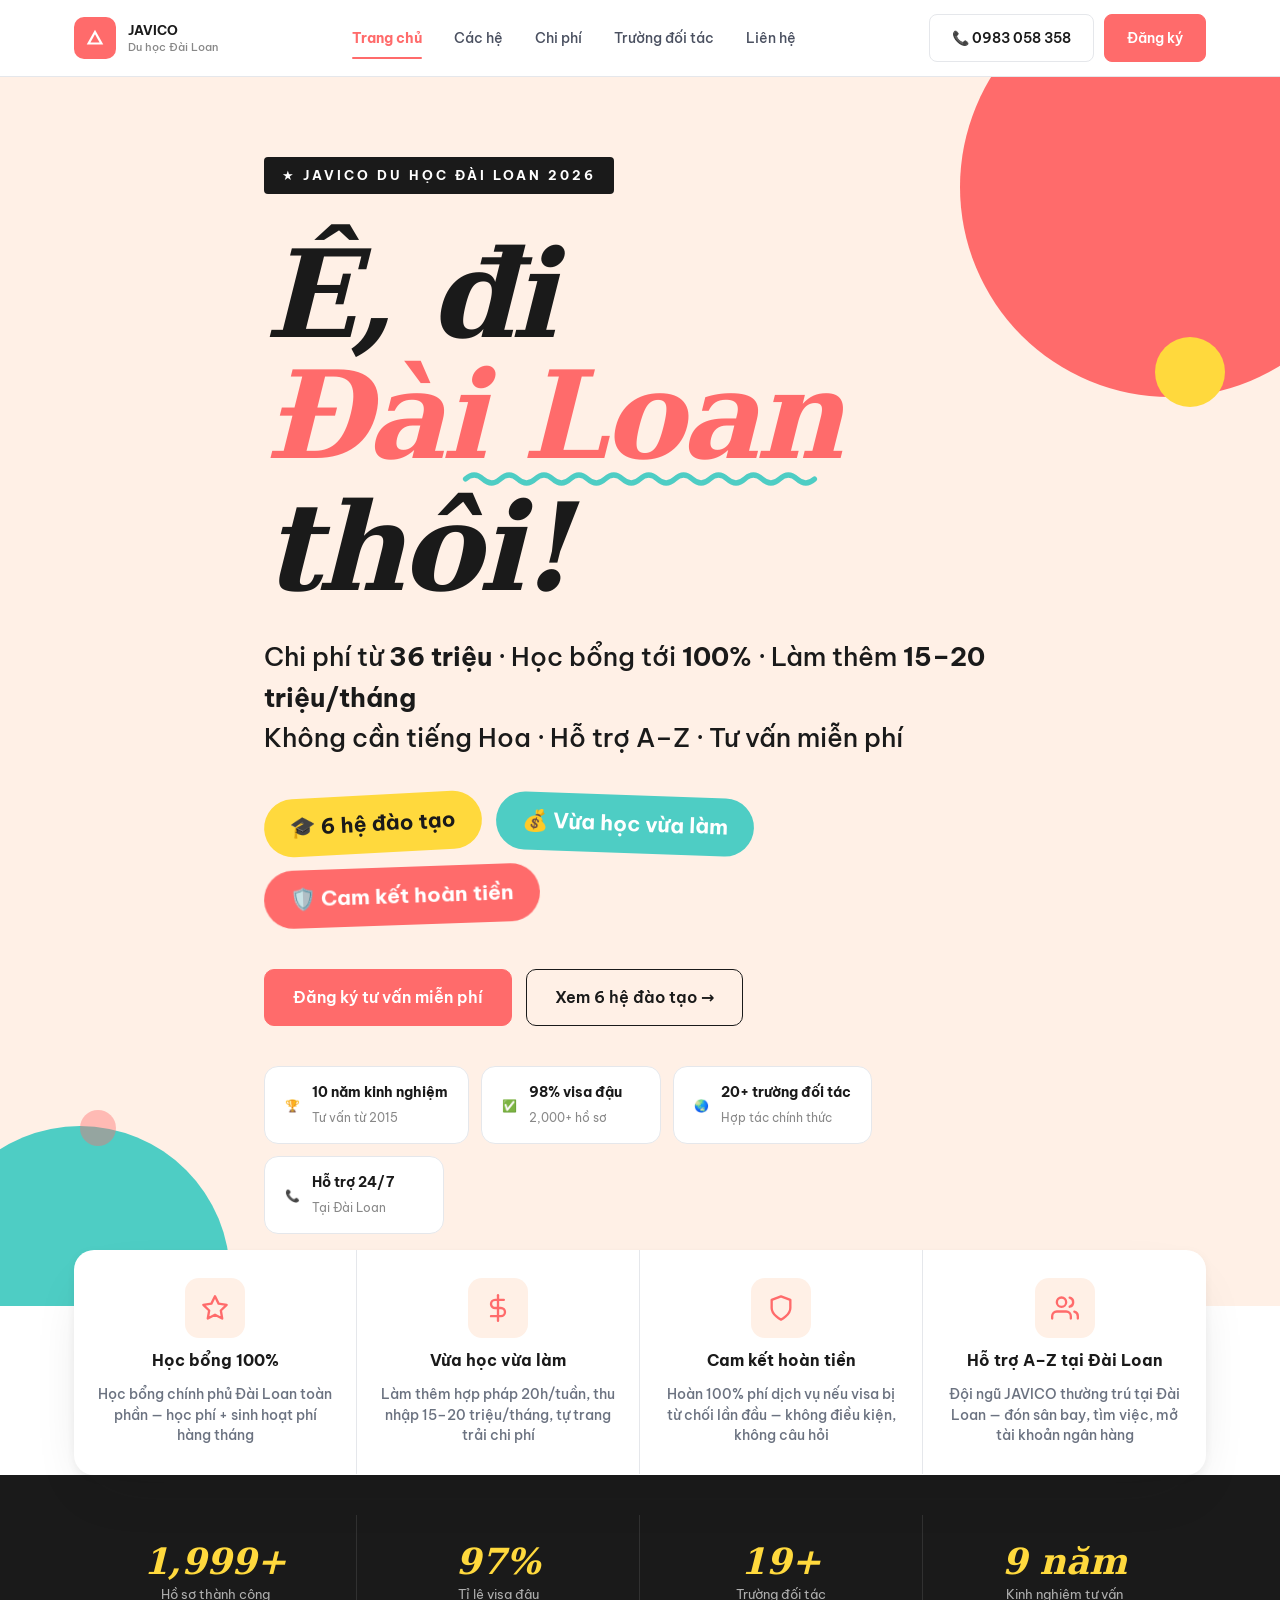
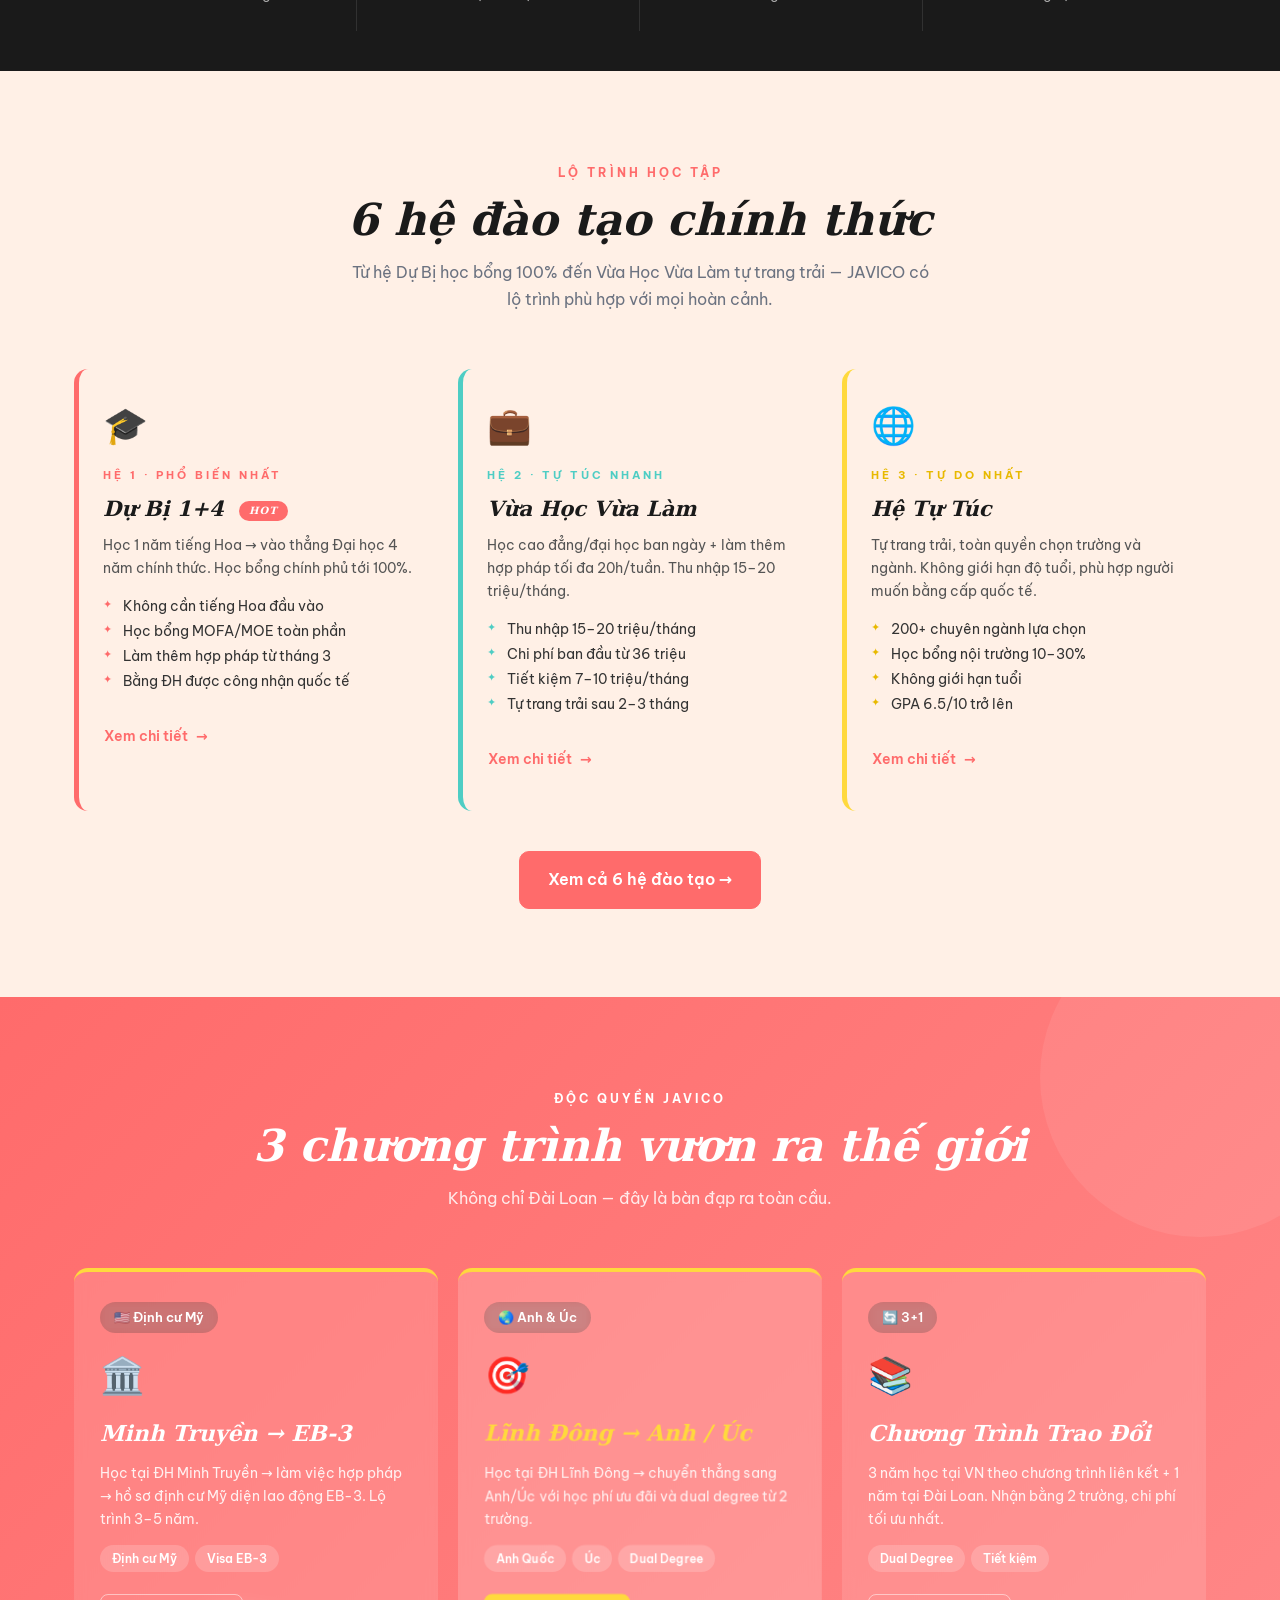
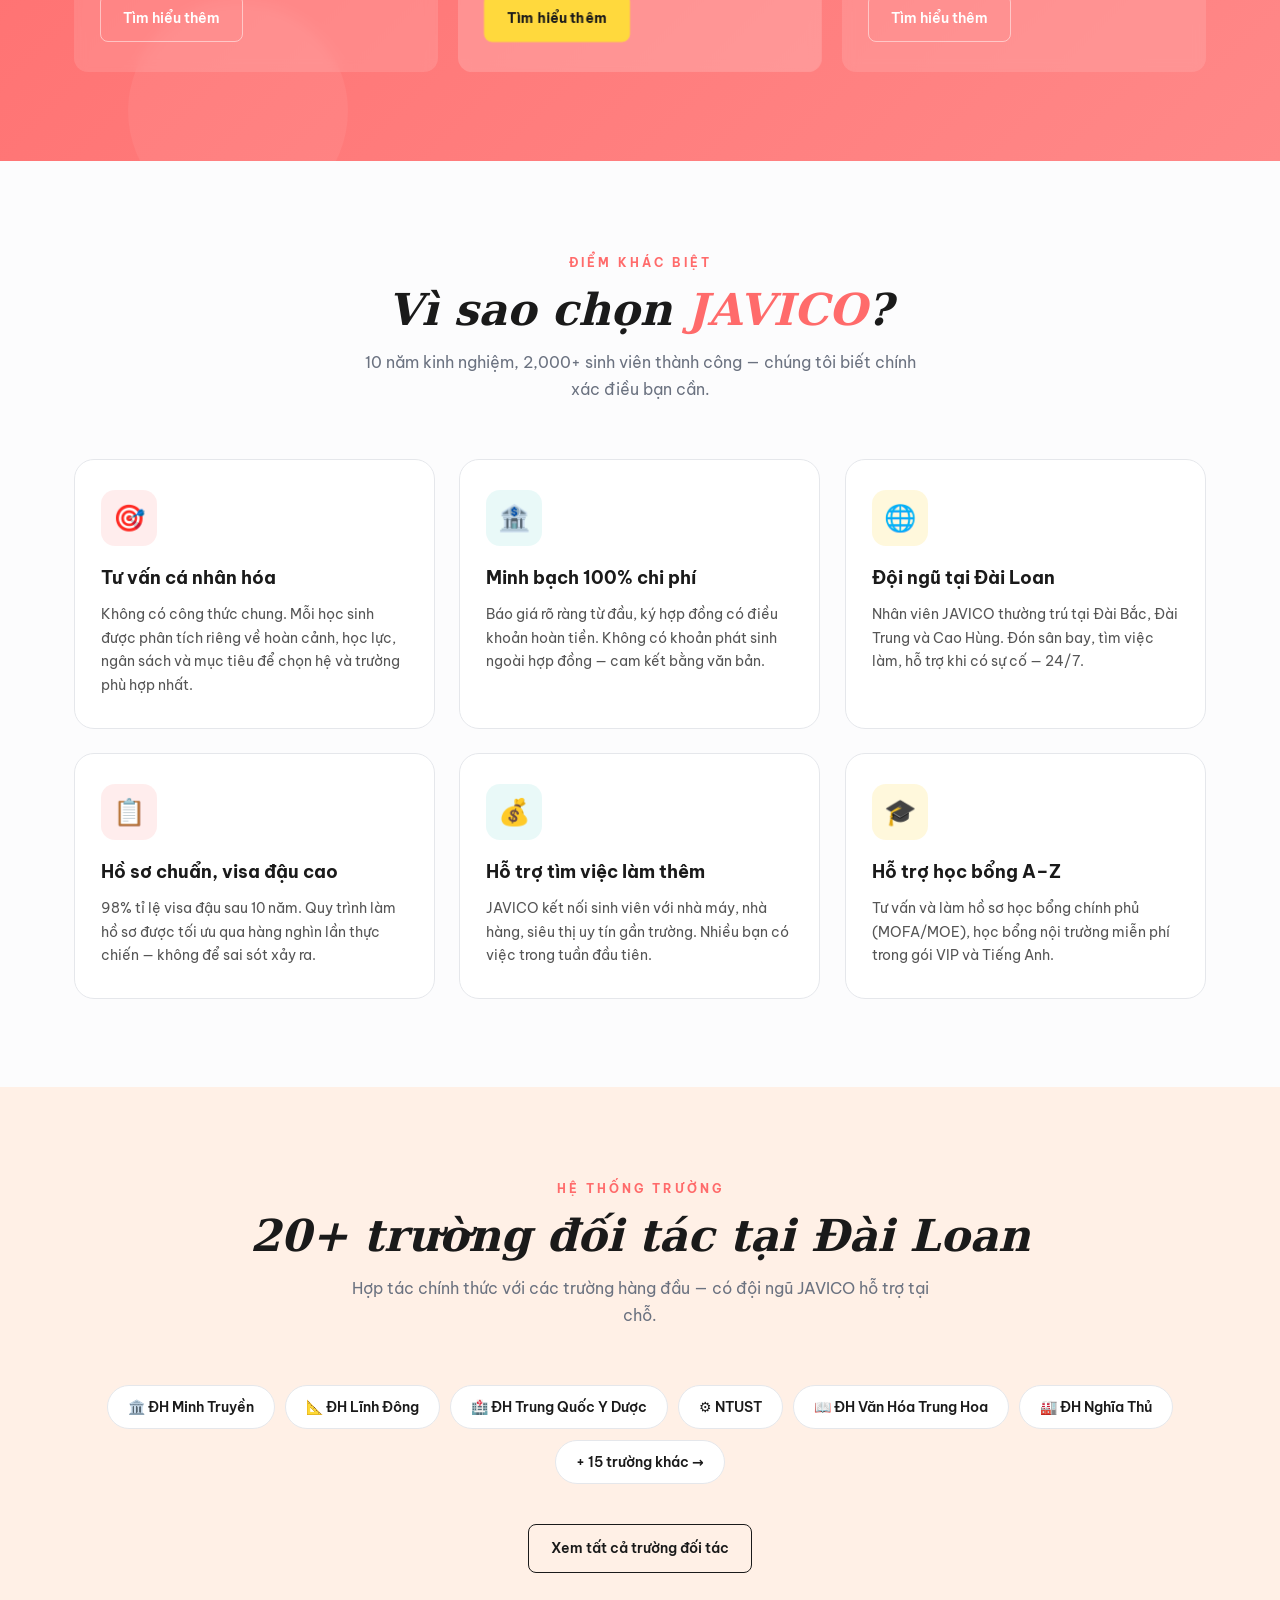
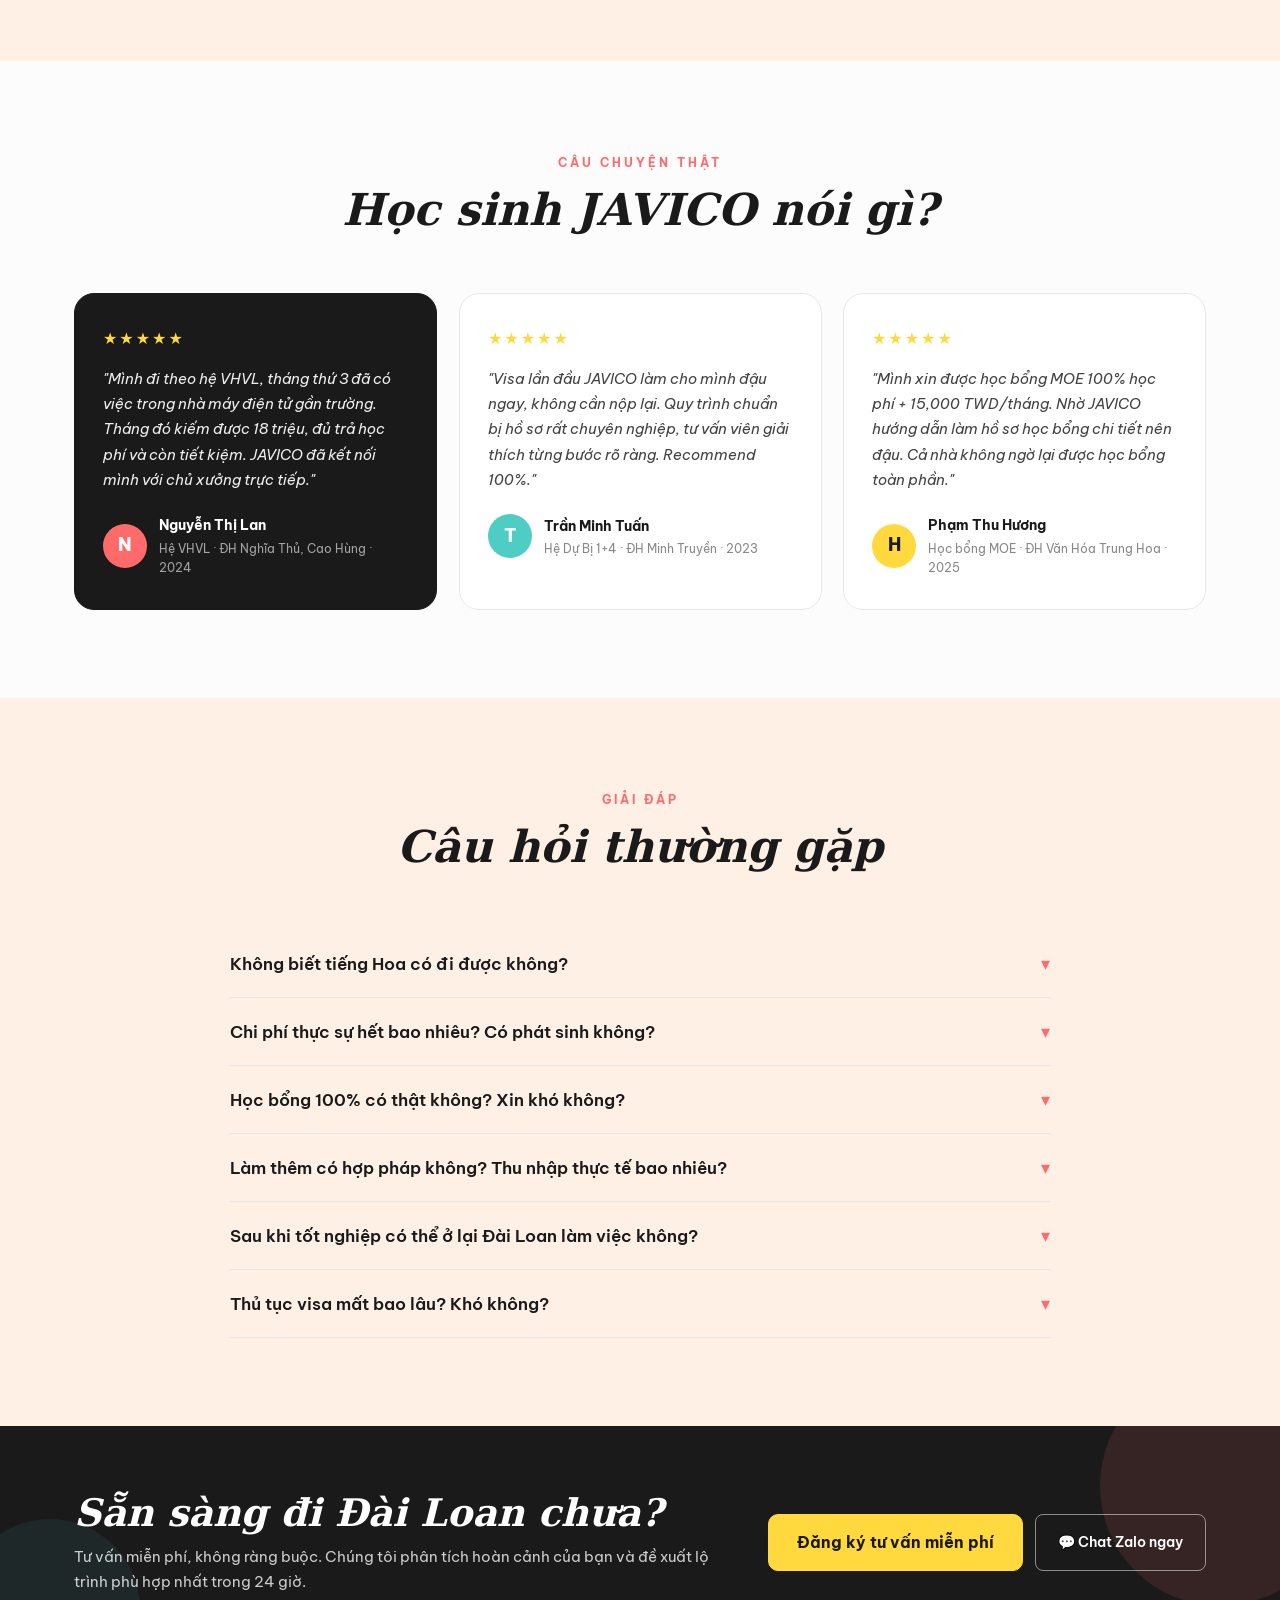
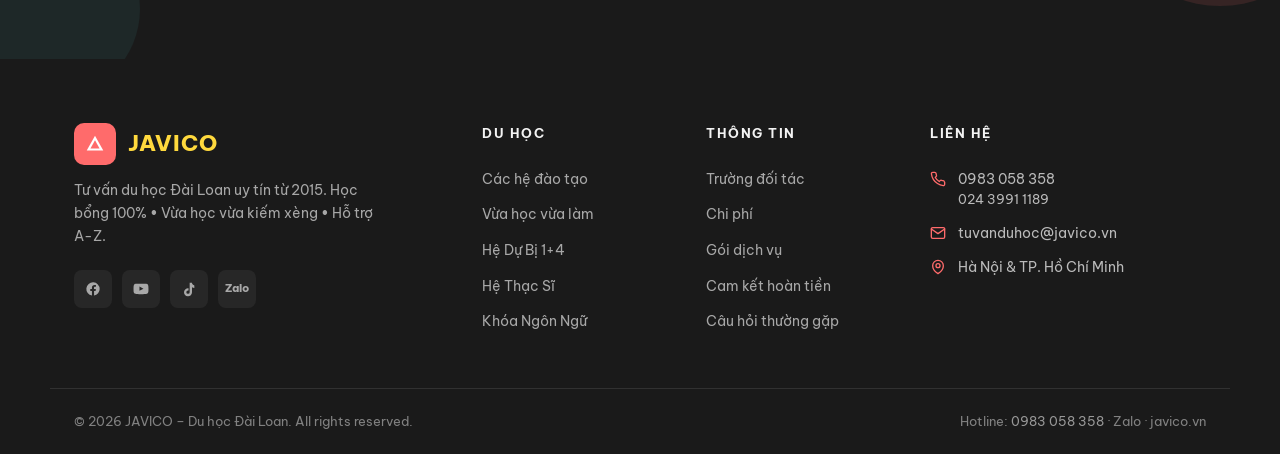
==== commit 0db01f56: "rebuild v2.0: new homepage + v2 CSS/JS from design files" ====
--- a/index.html
+++ b/index.html
@@ -3,341 +3,322 @@
 <head>
 <meta charset="UTF-8">
 <meta name="viewport" content="width=device-width, initial-scale=1.0">
-<title>Du Học Đài Loan – JAVICO | Tư Vấn Uy Tín Từ 2015</title>
-<meta name="description" content="Tư vấn du học Đài Loan uy tín – học bổng 100%, vừa học vừa đi làm, chi phí từ 36 triệu. JAVICO đồng hành cùng bạn từ A-Z.">
-<meta property="og:title" content="Du Học Đài Loan – JAVICO">
-<meta property="og:description" content="Học bổng 100% • Vừa học vừa kiếm xèng • Hỗ trợ A-Z">
-<meta property="og:image" content="https://javico.vn/wp-content/uploads/og-dailan.jpg">
-<meta property="og:type" content="website">
+<title>Du Học Đài Loan – JAVICO | Học bổng 100% · Vừa học vừa kiếm xèng</title>
+<meta name="description" content="JAVICO – tư vấn du học Đài Loan uy tín từ 2015. Chi phí từ 36 triệu, học bổng 100%, vừa học vừa kiếm 15–20 triệu/tháng. Hỗ trợ A-Z.">
 <link rel="preconnect" href="https://fonts.googleapis.com">
 <link rel="preconnect" href="https://fonts.gstatic.com" crossorigin>
 <link href="https://fonts.googleapis.com/css2?family=Be+Vietnam+Pro:ital,wght@0,400;0,500;0,600;0,700;0,800;1,700;1,800&display=swap" rel="stylesheet">
-<link rel="stylesheet" href="/css/style.css">
+<link rel="stylesheet" href="css/style.css">
 </head>
 <body>
 
-<!-- NAV -->
 <header id="site-nav" class="nav"></header>
 
 <!-- ============================================================
      HERO
 ============================================================ -->
-<section class="hero" id="hero">
-  <!-- Deco circles -->
-  <div class="deco-circle deco-coral"></div>
-  <div class="deco-circle deco-mint"></div>
-  <div class="deco-circle deco-yellow-sm"></div>
+<section class="hero">
+  <div class="deco-circle deco-coral" aria-hidden="true"></div>
+  <div class="deco-circle deco-mint"  aria-hidden="true"></div>
+  <div class="deco-circle deco-yellow-sm" aria-hidden="true"></div>
+  <div class="deco-circle deco-coral-sm" aria-hidden="true"></div>
+  <div class="deco-circle deco-yellow-br" aria-hidden="true"></div>
 
   <div class="hero-inner">
-    <div class="badge-top">★ JAVICO 2026</div>
+    <div class="badge-top">★ JAVICO DU HỌC ĐÀI LOAN 2026</div>
 
     <h1 class="hero-title">
       Ê, đi<br>
-      <span class="title-wavy">
-        <span class="coral">Đài Loan</span>
-        <svg class="wavy-line" viewBox="0 0 480 22" fill="none" xmlns="http://www.w3.org/2000/svg" aria-hidden="true">
-          <path d="M0 11 q12-11 24 0 q12 11 24 0 q12-11 24 0 q12 11 24 0 q12-11 24 0 q12 11 24 0 q12-11 24 0 q12 11 24 0 q12-11 24 0 q12 11 24 0 q12-11 24 0 q12 11 24 0 q12-11 24 0 q12 11 24 0 q12-11 24 0 q12 11 24 0 q12-11 24 0 q12 11 24 0 q12-11 24 0 q12 11 24 0" stroke="#4ECDC4" stroke-width="7" stroke-linecap="round"/>
-        </svg>
-      </span>
+      <em>Đài Loan</em>
+      <svg class="wavy-line" viewBox="0 0 480 22" fill="none" xmlns="http://www.w3.org/2000/svg" aria-hidden="true">
+        <path d="M0 11 q12-11 24 0 q12 11 24 0 q12-11 24 0 q12 11 24 0 q12-11 24 0 q12 11 24 0 q12-11 24 0 q12 11 24 0 q12-11 24 0 q12 11 24 0 q12-11 24 0 q12 11 24 0 q12-11 24 0 q12 11 24 0 q12-11 24 0 q12 11 24 0 q12-11 24 0 q12 11 24 0 q12-11 24 0 q12 11 24 0" stroke="#4ECDC4" stroke-width="7" stroke-linecap="round"/>
+      </svg>
       thôi!
     </h1>
 
-    <p class="hero-sub">Học bổng 100% • Vừa học vừa kiếm xèng<br>Chi phí thấp nhất khu vực • Dễ ở lại định cư</p>
-
-    <div class="hero-stickers">
-      <span class="sticker sticker-yellow" style="--rot:-3deg">36tr là đi</span>
-      <span class="sticker sticker-mint" style="--rot:2deg">18–22 tuổi</span>
-      <span class="sticker sticker-coral" style="--rot:-2deg">Apply NGAY</span>
+    <p class="hero-sub">
+      Chi phí từ <strong>36 triệu</strong> · Học bổng tới <strong>100%</strong> · Làm thêm <strong>15–20 triệu/tháng</strong><br>
+      Không cần tiếng Hoa · Hỗ trợ A–Z · Tư vấn miễn phí
+    </p>
+
+    <div class="stickers hero-stickers">
+      <span class="sticker sticker-yellow">🎓 6 hệ đào tạo</span>
+      <span class="sticker sticker-mint">💰 Vừa học vừa làm</span>
+      <span class="sticker sticker-coral">🛡️ Cam kết hoàn tiền</span>
     </div>
 
     <div class="hero-actions">
-      <a href="/dang-ky.html" class="btn btn-primary">Đăng ký tư vấn miễn phí</a>
-      <a href="tel:0983058358" class="btn btn-outline-dark">📞 0983 058 358</a>
-    </div>
-
-    <!-- Float cards -->
+      <a href="dang-ky.html" class="btn btn-primary btn-lg">Đăng ký tư vấn miễn phí</a>
+      <a href="cac-he.html" class="btn btn-outline-dark btn-lg">Xem 6 hệ đào tạo →</a>
+    </div>
+
     <div class="hero-cards">
       <div class="hero-card">
-        <span class="hc-icon">🎓</span>
+        <span class="hc-icon">🏆</span>
         <div>
-          <strong>Học bổng</strong>
-          <span>Chính phủ + trường</span>
+          <strong>10 năm kinh nghiệm</strong>
+          <span>Tư vấn từ 2015</span>
         </div>
       </div>
       <div class="hero-card">
-        <span class="hc-icon">💰</span>
+        <span class="hc-icon">✅</span>
         <div>
-          <strong>Thu nhập</strong>
-          <span>15–20 triệu/tháng</span>
+          <strong>98% visa đậu</strong>
+          <span>2,000+ hồ sơ</span>
         </div>
       </div>
       <div class="hero-card">
-        <span class="hc-icon">🏫</span>
+        <span class="hc-icon">🌏</span>
         <div>
-          <strong>20+ trường</strong>
-          <span>top Châu Á</span>
-        </div>
-      </div>
-    </div>
-  </div>
-</section>
-
-<!-- ============================================================
-     FEAT-BAR (overlapping hero/stats)
-============================================================ -->
-<div class="feat-bar">
-  <div class="feat-item">
-    <svg width="28" height="28" viewBox="0 0 24 24" fill="none" stroke="#FF6B6B" stroke-width="2"><path d="M22 11.08V12a10 10 0 1 1-5.93-9.14"/><polyline points="22 4 12 14.01 9 11.01"/></svg>
-    <span>Visa đậu cao</span>
-  </div>
-  <div class="feat-item">
-    <svg width="28" height="28" viewBox="0 0 24 24" fill="none" stroke="#4ECDC4" stroke-width="2"><circle cx="12" cy="12" r="10"/><polyline points="12 6 12 12 16 14"/></svg>
-    <span>Xử lý hồ sơ 4–6 tuần</span>
-  </div>
-  <div class="feat-item">
-    <svg width="28" height="28" viewBox="0 0 24 24" fill="none" stroke="#FFD93D" stroke-width="2"><path d="M17 21v-2a4 4 0 0 0-4-4H5a4 4 0 0 0-4 4v2"/><circle cx="9" cy="7" r="4"/><path d="M23 21v-2a4 4 0 0 0-3-3.87"/><path d="M16 3.13a4 4 0 0 1 0 7.75"/></svg>
-    <span>Tư vấn 1-1 chuyên sâu</span>
-  </div>
-  <div class="feat-item">
-    <svg width="28" height="28" viewBox="0 0 24 24" fill="none" stroke="#FF6B6B" stroke-width="2"><path d="M12 22s8-4 8-10V5l-8-3-8 3v7c0 6 8 10 8 10z"/></svg>
-    <span>Cam kết hoàn tiền</span>
-  </div>
-</div>
+          <strong>20+ trường đối tác</strong>
+          <span>Hợp tác chính thức</span>
+        </div>
+      </div>
+      <div class="hero-card">
+        <span class="hc-icon">📞</span>
+        <div>
+          <strong>Hỗ trợ 24/7</strong>
+          <span>Tại Đài Loan</span>
+        </div>
+      </div>
+    </div>
+  </div>
+</section>
+
+<!-- ============================================================
+     FEATURE BAR
+============================================================ -->
+<section style="background:#fff;padding-bottom:0;">
+  <div class="wrap">
+    <div class="feat-bar">
+      <div class="feat-item">
+        <div class="feat-ic">
+          <svg width="28" height="28" viewBox="0 0 24 24" fill="none" stroke="currentColor" stroke-width="2" stroke-linecap="round" stroke-linejoin="round"><path d="M12 2l3.09 6.26L22 9.27l-5 4.87 1.18 6.88L12 17.77l-6.18 3.25L7 14.14 2 9.27l6.91-1.01L12 2z"/></svg>
+        </div>
+        <h3>Học bổng 100%</h3>
+        <span>Học bổng chính phủ Đài Loan toàn phần — học phí + sinh hoạt phí hàng tháng</span>
+      </div>
+      <div class="feat-item">
+        <div class="feat-ic">
+          <svg width="28" height="28" viewBox="0 0 24 24" fill="none" stroke="currentColor" stroke-width="2" stroke-linecap="round" stroke-linejoin="round"><line x1="12" y1="1" x2="12" y2="23"/><path d="M17 5H9.5a3.5 3.5 0 0 0 0 7h5a3.5 3.5 0 0 1 0 7H6"/></svg>
+        </div>
+        <h3>Vừa học vừa làm</h3>
+        <span>Làm thêm hợp pháp 20h/tuần, thu nhập 15–20 triệu/tháng, tự trang trải chi phí</span>
+      </div>
+      <div class="feat-item">
+        <div class="feat-ic">
+          <svg width="28" height="28" viewBox="0 0 24 24" fill="none" stroke="currentColor" stroke-width="2" stroke-linecap="round" stroke-linejoin="round"><path d="M12 22s8-4 8-10V5l-8-3-8 3v7c0 6 8 10 8 10z"/></svg>
+        </div>
+        <h3>Cam kết hoàn tiền</h3>
+        <span>Hoàn 100% phí dịch vụ nếu visa bị từ chối lần đầu — không điều kiện, không câu hỏi</span>
+      </div>
+      <div class="feat-item">
+        <div class="feat-ic">
+          <svg width="28" height="28" viewBox="0 0 24 24" fill="none" stroke="currentColor" stroke-width="2" stroke-linecap="round" stroke-linejoin="round"><path d="M17 21v-2a4 4 0 0 0-4-4H5a4 4 0 0 0-4 4v2"/><circle cx="9" cy="7" r="4"/><path d="M23 21v-2a4 4 0 0 0-3-3.87"/><path d="M16 3.13a4 4 0 0 1 0 7.75"/></svg>
+        </div>
+        <h3>Hỗ trợ A–Z tại Đài Loan</h3>
+        <span>Đội ngũ JAVICO thường trú tại Đài Loan — đón sân bay, tìm việc, mở tài khoản ngân hàng</span>
+      </div>
+    </div>
+  </div>
+</section>
 
 <!-- ============================================================
      STATS BAR
 ============================================================ -->
-<section class="stats-bar">
+<div class="stats-bar">
   <div class="stats-inner">
     <div class="stat-item">
-      <span class="stat-num" data-count="2000" data-suffix="+">0+</span>
-      <span class="stat-label">Du học sinh đã xuất cảnh</span>
+      <span class="stat-num" data-count="2000" data-suffix="+">2,000+</span>
+      <span class="stat-label">Hồ sơ thành công</span>
     </div>
     <div class="stat-item">
-      <span class="stat-num" data-count="10" data-suffix=" năm">0 năm</span>
+      <span class="stat-num" data-count="98" data-suffix="%">98%</span>
+      <span class="stat-label">Tỉ lệ visa đậu</span>
+    </div>
+    <div class="stat-item">
+      <span class="stat-num" data-count="20" data-suffix="+">20+</span>
+      <span class="stat-label">Trường đối tác</span>
+    </div>
+    <div class="stat-item">
+      <span class="stat-num" data-count="10" data-suffix=" năm">10 năm</span>
       <span class="stat-label">Kinh nghiệm tư vấn</span>
     </div>
-    <div class="stat-item">
-      <span class="stat-num" data-count="98" data-suffix="%">0%</span>
-      <span class="stat-label">Tỉ lệ visa đậu</span>
-    </div>
-    <div class="stat-item">
-      <span class="stat-num" data-count="20" data-suffix="+">0+</span>
-      <span class="stat-label">Trường đại học đối tác</span>
-    </div>
-  </div>
-</section>
+  </div>
+</div>
 
 <!-- ============================================================
      6 HỆ ĐÀO TẠO
 ============================================================ -->
-<section class="section" id="cac-he">
-  <div class="container">
+<section class="section section-cream-alt" id="cac-he">
+  <div class="wrap">
     <div class="section-head">
-      <div class="section-label">Chương trình học</div>
+      <div class="section-label">Lộ trình học tập</div>
       <h2 class="section-title">6 hệ đào tạo chính thức</h2>
-      <p class="section-desc">Đa dạng lựa chọn phù hợp từng hoàn cảnh, độ tuổi và mục tiêu tương lai của bạn.</p>
-    </div>
-
-    <div class="he-grid">
-      <div class="prog-card prog-coral">
-        <div class="prog-icon">🎓</div>
-        <h3>Hệ Dự Bị 1+4</h3>
-        <p>1 năm học tiếng + 4 năm đại học chính thức. Học bổng chính phủ toàn phần.</p>
+      <p class="section-desc">Từ hệ Dự Bị học bổng 100% đến Vừa Học Vừa Làm tự trang trải — JAVICO có lộ trình phù hợp với mọi hoàn cảnh.</p>
+    </div>
+
+    <div class="prog-grid">
+      <div class="prog-card">
+        <span class="prog-icon">🎓</span>
+        <div class="prog-num coral">HỆ 1 · PHỔ BIẾN NHẤT</div>
+        <h3>Dự Bị 1+4 <span class="tag-hot">HOT</span></h3>
+        <p>Học 1 năm tiếng Hoa → vào thẳng Đại học 4 năm chính thức. Học bổng chính phủ tới 100%.</p>
         <ul class="prog-list">
-          <li>Độ tuổi: 18–22</li>
-          <li>Trình độ: Tốt nghiệp THPT</li>
-          <li>Học bổng tới 100%</li>
+          <li>Không cần tiếng Hoa đầu vào</li>
+          <li>Học bổng MOFA/MOE toàn phần</li>
+          <li>Làm thêm hợp pháp từ tháng 3</li>
+          <li>Bằng ĐH được công nhận quốc tế</li>
         </ul>
-        <a href="/cac-he.html#du-bi" class="btn btn-ghost">Xem chi tiết →</a>
+        <a href="cac-he.html#du-bi" class="btn btn-ghost">Xem chi tiết</a>
       </div>
 
       <div class="prog-card prog-mint">
-        <div class="prog-icon">💼</div>
+        <span class="prog-icon">💼</span>
+        <div class="prog-num mint">HỆ 2 · TỰ TÚC NHANH</div>
         <h3>Vừa Học Vừa Làm</h3>
-        <p>Học cao đẳng / đại học ban ngày, làm thêm hợp pháp 20h/tuần. Thu nhập 15–20tr/tháng.</p>
+        <p>Học cao đẳng/đại học ban ngày + làm thêm hợp pháp tối đa 20h/tuần. Thu nhập 15–20 triệu/tháng.</p>
         <ul class="prog-list">
-          <li>Độ tuổi: 18–25</li>
-          <li>Trình độ: THPT trở lên</li>
+          <li>Thu nhập 15–20 triệu/tháng</li>
           <li>Chi phí ban đầu từ 36 triệu</li>
+          <li>Tiết kiệm 7–10 triệu/tháng</li>
+          <li>Tự trang trải sau 2–3 tháng</li>
         </ul>
-        <a href="/cac-he.html#vhvl" class="btn btn-ghost">Xem chi tiết →</a>
+        <a href="cac-he.html#vhvl" class="btn btn-ghost">Xem chi tiết</a>
       </div>
 
       <div class="prog-card prog-yellow">
-        <div class="prog-icon">🏛️</div>
+        <span class="prog-icon">🌐</span>
+        <div class="prog-num yellow">HỆ 3 · TỰ DO NHẤT</div>
         <h3>Hệ Tự Túc</h3>
-        <p>Học đại học / sau đại học tự túc, không giới hạn ngành, phù hợp học sinh giỏi.</p>
+        <p>Tự trang trải, toàn quyền chọn trường và ngành. Không giới hạn độ tuổi, phù hợp người muốn bằng cấp quốc tế.</p>
         <ul class="prog-list">
-          <li>Mọi độ tuổi</li>
-          <li>GPA yêu cầu: 6.5+</li>
-          <li>200+ chuyên ngành</li>
+          <li>200+ chuyên ngành lựa chọn</li>
+          <li>Học bổng nội trường 10–30%</li>
+          <li>Không giới hạn tuổi</li>
+          <li>GPA 6.5/10 trở lên</li>
         </ul>
-        <a href="/cac-he.html#tu-tuc" class="btn btn-ghost">Xem chi tiết →</a>
-      </div>
-
-      <div class="prog-card prog-coral">
-        <div class="prog-icon">🔗</div>
-        <h3>Liên Thông / VB2</h3>
-        <p>Dành cho người đã có bằng CĐ/ĐH tại Việt Nam. Học tiếp lên đại học / thạc sĩ Đài Loan.</p>
-        <ul class="prog-list">
-          <li>Có bằng CĐ/ĐH VN</li>
-          <li>Học 2–3 năm</li>
-          <li>Bằng quốc tế được công nhận</li>
-        </ul>
-        <a href="/cac-he.html#lien-thong" class="btn btn-ghost">Xem chi tiết →</a>
-      </div>
-
-      <div class="prog-card prog-mint">
-        <div class="prog-icon">🔬</div>
-        <h3>Hệ Thạc Sĩ</h3>
-        <p>Chương trình thạc sĩ 2 năm bằng tiếng Anh tại các trường top Đài Loan.</p>
-        <ul class="prog-list">
-          <li>Bằng ĐH + IELTS 6.0+</li>
-          <li>Học bổng nghiên cứu sinh</li>
-          <li>Cơ hội ở lại sau tốt nghiệp</li>
-        </ul>
-        <a href="/cac-he.html#thac-si" class="btn btn-ghost">Xem chi tiết →</a>
-      </div>
-
-      <div class="prog-card prog-yellow">
-        <div class="prog-icon">🗣️</div>
-        <h3>Khóa Ngôn Ngữ</h3>
-        <p>Học tiếng Hoa / tiếng Anh tại các trung tâm ngôn ngữ đại học 3–12 tháng.</p>
-        <ul class="prog-list">
-          <li>Mọi độ tuổi</li>
-          <li>Không yêu cầu đầu vào</li>
-          <li>Visa học ngôn ngữ dễ duyệt</li>
-        </ul>
-        <a href="/cac-he.html#ngon-ngu" class="btn btn-ghost">Xem chi tiết →</a>
+        <a href="cac-he.html#tu-tuc" class="btn btn-ghost">Xem chi tiết</a>
       </div>
     </div>
 
     <div class="section-cta">
-      <a href="/cac-he.html" class="btn btn-primary">Xem đầy đủ các hệ đào tạo</a>
-    </div>
-  </div>
-</section>
-
-<!-- ============================================================
-     CHƯƠNG TRÌNH ĐẶC BIỆT
+      <a href="cac-he.html" class="btn btn-primary btn-lg">Xem cả 6 hệ đào tạo →</a>
+    </div>
+  </div>
+</section>
+
+<!-- ============================================================
+     3 CHƯƠNG TRÌNH ĐẶC BIỆT
 ============================================================ -->
 <section class="section section-special" id="dac-biet">
-  <div class="container">
+  <div class="wrap">
     <div class="section-head section-head-light">
-      <div class="section-label section-label-light">Độc quyền tại JAVICO</div>
-      <h2 class="section-title" style="color:white;">3 chương trình đặc biệt</h2>
-      <p class="section-desc" style="color:rgba(255,255,255,0.85);">Những lộ trình thiết kế riêng, mở ra cơ hội ra toàn cầu.</p>
+      <div class="section-label section-label-light">Độc quyền JAVICO</div>
+      <h2 class="section-title" style="color:#fff;">3 chương trình vươn ra thế giới</h2>
+      <p class="section-desc" style="color:rgba(255,255,255,.85);">Không chỉ Đài Loan — đây là bàn đạp ra toàn cầu.</p>
     </div>
 
     <div class="special-grid">
       <div class="special-card">
-        <div class="special-badge">🇺🇸 Sang Mỹ</div>
+        <div class="special-badge">🇺🇸 Định cư Mỹ</div>
+        <div class="special-flag">🏛️</div>
         <h3>Minh Truyền → EB-3</h3>
-        <p>Học tại ĐH Minh Truyền (Đài Loan) → làm việc → đủ điều kiện visa lao động EB-3 định cư Mỹ hợp pháp.</p>
-        <div class="special-tags">
-          <span>Định cư Mỹ</span>
-          <span>Visa EB-3</span>
-          <span>3–5 năm</span>
-        </div>
+        <p>Học tại ĐH Minh Truyền → làm việc hợp pháp → hồ sơ định cư Mỹ diện lao động EB-3. Lộ trình 3–5 năm.</p>
+        <div class="special-tags"><span>Định cư Mỹ</span><span>Visa EB-3</span></div>
+        <a href="dang-ky.html" class="btn btn-outline-light" style="margin-top:16px;">Tìm hiểu thêm</a>
       </div>
 
       <div class="special-card special-card-featured">
-        <div class="special-badge">🌏 Ra thế giới</div>
-        <h3>Lĩnh Đông → Anh / Úc</h3>
-        <p>Học tại ĐH Lĩnh Đông → tốt nghiệp → chuyển tiếp thẳng sang Anh Quốc hoặc Úc với học phí ưu đãi.</p>
-        <div class="special-tags">
-          <span>Anh Quốc</span>
-          <span>Úc</span>
-          <span>Bằng quốc tế</span>
-        </div>
+        <div class="special-badge">🌏 Anh & Úc</div>
+        <div class="special-flag">🎯</div>
+        <h3 class="yellow">Lĩnh Đông → Anh / Úc</h3>
+        <p>Học tại ĐH Lĩnh Đông → chuyển thẳng sang Anh/Úc với học phí ưu đãi và dual degree từ 2 trường.</p>
+        <div class="special-tags"><span>Anh Quốc</span><span>Úc</span><span>Dual Degree</span></div>
+        <a href="dang-ky.html" class="btn btn-yellow" style="margin-top:16px;">Tìm hiểu thêm</a>
       </div>
 
       <div class="special-card">
         <div class="special-badge">🔄 3+1</div>
+        <div class="special-flag">📚</div>
         <h3>Chương Trình Trao Đổi</h3>
-        <p>3 năm học tại VN + 1 năm tại Đài Loan. Nhận bằng của cả 2 trường, chi phí tiết kiệm tối đa.</p>
-        <div class="special-tags">
-          <span>Dual Degree</span>
-          <span>Tiết kiệm</span>
-          <span>1 năm Đài Loan</span>
-        </div>
-      </div>
-    </div>
-  </div>
-</section>
-
-<!-- ============================================================
-     TẠI SAO ĐÀI LOAN
-============================================================ -->
-<section class="section" id="tai-sao">
-  <div class="container">
+        <p>3 năm học tại VN theo chương trình liên kết + 1 năm tại Đài Loan. Nhận bằng 2 trường, chi phí tối ưu nhất.</p>
+        <div class="special-tags"><span>Dual Degree</span><span>Tiết kiệm</span></div>
+        <a href="dang-ky.html" class="btn btn-outline-light" style="margin-top:16px;">Tìm hiểu thêm</a>
+      </div>
+    </div>
+  </div>
+</section>
+
+<!-- ============================================================
+     VÌ SAO CHỌN JAVICO
+============================================================ -->
+<section class="section" id="vi-sao">
+  <div class="wrap">
     <div class="section-head">
-      <div class="section-label">Lý do chọn Đài Loan</div>
-      <h2 class="section-title">Tại sao Đài Loan?</h2>
+      <div class="section-label">Điểm khác biệt</div>
+      <h2 class="section-title">Vì sao chọn <em style="color:var(--coral);">JAVICO</em>?</h2>
+      <p class="section-desc">10 năm kinh nghiệm, 2,000+ sinh viên thành công — chúng tôi biết chính xác điều bạn cần.</p>
     </div>
 
     <div class="why-grid">
       <div class="why-card">
-        <div class="why-icon" style="background:var(--coral-light)">💰</div>
-        <h3>Chi phí thấp nhất khu vực</h3>
-        <p>Chi phí sinh hoạt và học phí chỉ bằng 1/3 so với Nhật, Hàn hay Úc. Thu nhập đi làm thêm bù gần đủ chi tiêu.</p>
-      </div>
-      <div class="why-card">
-        <div class="why-icon" style="background:var(--mint-light)">🎓</div>
-        <h3>Học bổng dồi dào</h3>
-        <p>Học bổng chính phủ Đài Loan, học bổng MOFA, học bổng trường lên tới 100% học phí năm nhất.</p>
-      </div>
-      <div class="why-card">
-        <div class="why-icon" style="background:var(--yellow-light)">🏭</div>
-        <h3>Kinh nghiệm thực tế</h3>
-        <p>Đài Loan là cường quốc công nghệ bán dẫn. Thực tập tại TSMC, Foxconn, ASUS... trực tiếp trong chương trình học.</p>
-      </div>
-      <div class="why-card">
-        <div class="why-icon" style="background:var(--coral-light)">🌍</div>
-        <h3>Cửa ngõ ra thế giới</h3>
-        <p>Bằng đại học Đài Loan được công nhận toàn cầu. Dễ chuyển tiếp sang Mỹ, Anh, Úc sau khi tốt nghiệp.</p>
-      </div>
-      <div class="why-card">
-        <div class="why-icon" style="background:var(--mint-light)">🤝</div>
-        <h3>Gần gũi văn hóa</h3>
-        <p>Chữ Hán, ẩm thực quen thuộc, không quá "sốc văn hóa". Cộng đồng người Việt đông đảo hỗ trợ nhau.</p>
-      </div>
-      <div class="why-card">
-        <div class="why-icon" style="background:var(--yellow-light)">🏠</div>
-        <h3>Ký túc xá trong campus</h3>
-        <p>Hầu hết các trường đối tác đều có ký túc xá trong khuôn viên, an toàn, tiện lợi, chi phí chỉ 1–2 triệu/tháng.</p>
-      </div>
-    </div>
-  </div>
-</section>
-
-<!-- ============================================================
-     TRƯỜNG ĐỐI TÁC (preview)
+        <div class="why-icon" style="background:var(--coral-light);">🎯</div>
+        <h3>Tư vấn cá nhân hóa</h3>
+        <p>Không có công thức chung. Mỗi học sinh được phân tích riêng về hoàn cảnh, học lực, ngân sách và mục tiêu để chọn hệ và trường phù hợp nhất.</p>
+      </div>
+      <div class="why-card">
+        <div class="why-icon" style="background:var(--mint-light);">🏦</div>
+        <h3>Minh bạch 100% chi phí</h3>
+        <p>Báo giá rõ ràng từ đầu, ký hợp đồng có điều khoản hoàn tiền. Không có khoản phát sinh ngoài hợp đồng — cam kết bằng văn bản.</p>
+      </div>
+      <div class="why-card">
+        <div class="why-icon" style="background:var(--yellow-light);">🌐</div>
+        <h3>Đội ngũ tại Đài Loan</h3>
+        <p>Nhân viên JAVICO thường trú tại Đài Bắc, Đài Trung và Cao Hùng. Đón sân bay, tìm việc làm, hỗ trợ khi có sự cố — 24/7.</p>
+      </div>
+      <div class="why-card">
+        <div class="why-icon" style="background:var(--coral-light);">📋</div>
+        <h3>Hồ sơ chuẩn, visa đậu cao</h3>
+        <p>98% tỉ lệ visa đậu sau 10 năm. Quy trình làm hồ sơ được tối ưu qua hàng nghìn lần thực chiến — không để sai sót xảy ra.</p>
+      </div>
+      <div class="why-card">
+        <div class="why-icon" style="background:var(--mint-light);">💰</div>
+        <h3>Hỗ trợ tìm việc làm thêm</h3>
+        <p>JAVICO kết nối sinh viên với nhà máy, nhà hàng, siêu thị uy tín gần trường. Nhiều bạn có việc trong tuần đầu tiên.</p>
+      </div>
+      <div class="why-card">
+        <div class="why-icon" style="background:var(--yellow-light);">🎓</div>
+        <h3>Hỗ trợ học bổng A–Z</h3>
+        <p>Tư vấn và làm hồ sơ học bổng chính phủ (MOFA/MOE), học bổng nội trường miễn phí trong gói VIP và Tiếng Anh.</p>
+      </div>
+    </div>
+  </div>
+</section>
+
+<!-- ============================================================
+     TRƯỜNG ĐỐI TÁC STRIP
 ============================================================ -->
 <section class="section section-cream-alt" id="truong">
-  <div class="container">
+  <div class="wrap">
     <div class="section-head">
       <div class="section-label">Hệ thống trường</div>
-      <h2 class="section-title">20+ trường đại học đối tác</h2>
-      <p class="section-desc">Từ trường top nghiên cứu đến ĐH thực hành, JAVICO có hợp tác chính thức và đội ngũ đầu mối tại chỗ.</p>
+      <h2 class="section-title">20+ trường đối tác tại Đài Loan</h2>
+      <p class="section-desc">Hợp tác chính thức với các trường hàng đầu — có đội ngũ JAVICO hỗ trợ tại chỗ.</p>
     </div>
 
     <div class="school-strip">
-      <div class="school-tag">ĐH Trung Quốc Y Dược</div>
-      <div class="school-tag">ĐH Minh Truyền</div>
-      <div class="school-tag">ĐH Lĩnh Đông</div>
-      <div class="school-tag">ĐH Kỹ Thuật Đài Bắc</div>
-      <div class="school-tag">ĐH Văn Hóa Trung Hoa</div>
-      <div class="school-tag">ĐH Nghĩa Thủ</div>
-      <div class="school-tag">ĐH Chính Trị</div>
-      <div class="school-tag">ĐH Thành Công</div>
-      <div class="school-tag">ĐH Quốc Lập Đài Loan</div>
-      <div class="school-tag">+ 11 trường khác</div>
+      <a href="truong-doi-tac.html#minh-truyen" class="school-tag">🏛️ ĐH Minh Truyền</a>
+      <a href="truong-doi-tac.html#linh-dong" class="school-tag">📐 ĐH Lĩnh Đông</a>
+      <a href="truong-doi-tac.html#trung-y" class="school-tag">🏥 ĐH Trung Quốc Y Dược</a>
+      <a href="truong-doi-tac.html#ntust" class="school-tag">⚙️ NTUST</a>
+      <a href="truong-doi-tac.html#van-hoa" class="school-tag">📖 ĐH Văn Hóa Trung Hoa</a>
+      <a href="truong-doi-tac.html#nghia-thu" class="school-tag">🏭 ĐH Nghĩa Thủ</a>
+      <a href="truong-doi-tac.html" class="school-tag">+ 15 trường khác →</a>
     </div>
 
     <div class="section-cta">
-      <a href="/truong-doi-tac.html" class="btn btn-outline-dark">Xem tất cả trường đối tác →</a>
+      <a href="truong-doi-tac.html" class="btn btn-outline-dark">Xem tất cả trường đối tác</a>
     </div>
   </div>
 </section>
@@ -345,46 +326,46 @@
 <!-- ============================================================
      TESTIMONIALS
 ============================================================ -->
-<section class="section" id="testimonials">
-  <div class="container">
+<section class="section" id="hoc-sinh">
+  <div class="wrap">
     <div class="section-head">
       <div class="section-label">Câu chuyện thật</div>
-      <h2 class="section-title">Du học sinh nói gì về JAVICO?</h2>
+      <h2 class="section-title">Học sinh JAVICO nói gì?</h2>
     </div>
 
     <div class="testi-grid">
-      <div class="testi-card">
+      <div class="testi-card testi-featured">
         <div class="testi-stars">★★★★★</div>
-        <p>"Mình đi theo hệ VHVL, tháng đầu tiên đã tự lo được 80% chi phí từ tiền làm thêm. JAVICO hỗ trợ từ hồ sơ đến chỗ ở, mình không cảm thấy lạc lõng chút nào."</p>
+        <p>"Mình đi theo hệ VHVL, tháng thứ 3 đã có việc trong nhà máy điện tử gần trường. Tháng đó kiếm được 18 triệu, đủ trả học phí và còn tiết kiệm. JAVICO đã kết nối mình với chủ xưởng trực tiếp."</p>
         <div class="testi-author">
           <div class="testi-avatar" style="background:var(--coral);">N</div>
           <div>
-            <strong>Nguyễn Thị Nhung</strong>
-            <span>ĐH Minh Truyền, Đài Bắc • 2024</span>
+            <strong>Nguyễn Thị Lan</strong>
+            <span>Hệ VHVL · ĐH Nghĩa Thủ, Cao Hùng · 2024</span>
           </div>
         </div>
       </div>
 
-      <div class="testi-card testi-featured">
+      <div class="testi-card">
         <div class="testi-stars">★★★★★</div>
-        <p>"Học thạc sĩ bằng tiếng Anh, được nhận học bổng nghiên cứu sinh 60%. Sau 2 năm mình ở lại làm kỹ sư tại Hsinchu. Quyết định du học Đài Loan là tốt nhất trong cuộc đời mình."</p>
+        <p>"Visa lần đầu JAVICO làm cho mình đậu ngay, không cần nộp lại. Quy trình chuẩn bị hồ sơ rất chuyên nghiệp, tư vấn viên giải thích từng bước rõ ràng. Recommend 100%."</p>
         <div class="testi-author">
           <div class="testi-avatar" style="background:var(--mint);">T</div>
           <div>
             <strong>Trần Minh Tuấn</strong>
-            <span>Thạc Sĩ Kỹ Thuật – ĐH NTUST • 2023</span>
+            <span>Hệ Dự Bị 1+4 · ĐH Minh Truyền · 2023</span>
           </div>
         </div>
       </div>
 
       <div class="testi-card">
         <div class="testi-stars">★★★★★</div>
-        <p>"Con gái mình 19 tuổi, đi hệ Dự Bị 1+4 được học bổng trường. Cả nhà đều an tâm vì JAVICO có người hỗ trợ tại chỗ ở Đài Loan, bất cứ vấn đề gì đều được giải quyết nhanh."</p>
+        <p>"Mình xin được học bổng MOE 100% học phí + 15,000 TWD/tháng. Nhờ JAVICO hướng dẫn làm hồ sơ học bổng chi tiết nên đậu. Cả nhà không ngờ lại được học bổng toàn phần."</p>
         <div class="testi-author">
-          <div class="testi-avatar" style="background:var(--yellow); color:var(--black);">P</div>
+          <div class="testi-avatar" style="background:var(--yellow); color:var(--black);">H</div>
           <div>
-            <strong>Phụ huynh – Hà Nội</strong>
-            <span>ĐH Văn Hóa Trung Hoa • 2025</span>
+            <strong>Phạm Thu Hương</strong>
+            <span>Học bổng MOE · ĐH Văn Hóa Trung Hoa · 2025</span>
           </div>
         </div>
       </div>
@@ -396,32 +377,36 @@
      FAQ
 ============================================================ -->
 <section class="section section-cream-alt" id="faq">
-  <div class="container">
+  <div class="wrap">
     <div class="section-head">
-      <div class="section-label">Giải đáp thắc mắc</div>
+      <div class="section-label">Giải đáp</div>
       <h2 class="section-title">Câu hỏi thường gặp</h2>
     </div>
 
     <div class="faq-list">
       <div class="faq-item">
-        <button class="faq-q">Học tiếng Hoa có khó không? Cần biết trước không?<span class="faq-arrow">▾</span></button>
-        <div class="faq-a"><p>Không cần biết tiếng Hoa trước. Hầu hết chương trình đều bắt đầu bằng 1 năm học tiếng tại Trung tâm Ngôn ngữ. Sau 6–12 tháng học toàn thời gian, học viên đã có thể giao tiếp và học chuyên ngành bằng tiếng Hoa.</p></div>
-      </div>
-      <div class="faq-item">
-        <button class="faq-q">Đi làm thêm tại Đài Loan như thế nào?<span class="faq-arrow">▾</span></button>
-        <div class="faq-a"><p>Du học sinh được phép làm thêm 20 giờ/tuần theo luật. Các công việc phổ biến: nhà máy điện tử, nhà hàng, siêu thị, bán hàng. Lương từ 180–200 TWD/giờ (khoảng 140–160k VNĐ), tháng đủ giờ kiếm 15–20 triệu VNĐ.</p></div>
-      </div>
-      <div class="faq-item">
-        <button class="faq-q">Chi phí tổng ban đầu cần chuẩn bị bao nhiêu?<span class="faq-arrow">▾</span></button>
-        <div class="faq-a"><p>Gói cơ bản bắt đầu từ 36 triệu VNĐ (học phí năm 1 + hỗ trợ visa + dịch vụ JAVICO). Đã bao gồm toàn bộ chi phí hồ sơ, visa, vé máy bay hỗ trợ. Xem chi tiết tại trang <a href="/chi-phi.html">Chi phí</a>.</p></div>
-      </div>
-      <div class="faq-item">
-        <button class="faq-q">Độ tuổi giới hạn là bao nhiêu?<span class="faq-arrow">▾</span></button>
-        <div class="faq-a"><p>Tùy hệ: Hệ VHVL và Dự Bị phù hợp 18–25 tuổi. Hệ Tự Túc và Thạc Sĩ không giới hạn tuổi. Hệ Liên Thông phù hợp người đi làm muốn học thêm bằng. JAVICO sẽ tư vấn hệ phù hợp nhất với bạn.</p></div>
-      </div>
-      <div class="faq-item">
-        <button class="faq-q">Sau khi tốt nghiệp có ở lại Đài Loan không?<span class="faq-arrow">▾</span></button>
-        <div class="faq-a"><p>Có. Chính phủ Đài Loan có chính sách "Open Gold Card" và visa tìm việc 6 tháng sau tốt nghiệp. Nhiều học sinh JAVICO đã ở lại làm việc và xin thẻ cư trú dài hạn hoặc chuyển sang Mỹ/Úc/Anh qua các chương trình đặc biệt.</p></div>
+        <button class="faq-q">Không biết tiếng Hoa có đi được không?<span class="faq-arrow">▾</span></button>
+        <div class="faq-a"><p>Hoàn toàn có thể! Hệ Dự Bị 1+4 và hệ VHVL đều không yêu cầu tiếng Hoa đầu vào. Bạn sẽ học tiếng Hoa ngay tại Trung tâm Ngôn ngữ của trường trong năm đầu. Nhiều sinh viên JAVICO đạt HSK3/4 chỉ sau 8–10 tháng.</p></div>
+      </div>
+      <div class="faq-item">
+        <button class="faq-q">Chi phí thực sự hết bao nhiêu? Có phát sinh không?<span class="faq-arrow">▾</span></button>
+        <div class="faq-a"><p>Gói Cơ Bản của JAVICO là 36 triệu VNĐ, bao gồm phí dịch vụ + học phí kỳ 1. Thêm vào đó là vé máy bay (~10 triệu khứ hồi) và sinh hoạt phí hàng tháng (~5–9 triệu). JAVICO cam kết không có khoản phát sinh ngoài hợp đồng. Xem chi tiết tại <a href="chi-phi.html">trang Chi phí</a>.</p></div>
+      </div>
+      <div class="faq-item">
+        <button class="faq-q">Học bổng 100% có thật không? Xin khó không?<span class="faq-arrow">▾</span></button>
+        <div class="faq-a"><p>Hoàn toàn có thật. Học bổng chính phủ Đài Loan (MOFA/MOE) hàng năm tài trợ hàng nghìn suất cho sinh viên quốc tế. Tỉ lệ cạnh tranh có, nhưng nhiều học sinh JAVICO đã đậu nhờ hồ sơ được chuẩn bị kỹ. JAVICO hỗ trợ toàn bộ hồ sơ học bổng miễn phí trong gói VIP và Tiếng Anh.</p></div>
+      </div>
+      <div class="faq-item">
+        <button class="faq-q">Làm thêm có hợp pháp không? Thu nhập thực tế bao nhiêu?<span class="faq-arrow">▾</span></button>
+        <div class="faq-a"><p>Hoàn toàn hợp pháp. Chính phủ Đài Loan cho phép sinh viên quốc tế làm thêm tối đa 20 giờ/tuần. Lương tối thiểu 180–200 TWD/giờ (~145,000–160,000 VNĐ/giờ). Làm đủ 20h/tuần thu nhập 15–20 triệu VNĐ/tháng. Chi phí sinh hoạt trung bình 6–8 triệu nên tiết kiệm được đáng kể.</p></div>
+      </div>
+      <div class="faq-item">
+        <button class="faq-q">Sau khi tốt nghiệp có thể ở lại Đài Loan làm việc không?<span class="faq-arrow">▾</span></button>
+        <div class="faq-a"><p>Có. Đài Loan có chính sách "Gold Card" ưu đãi và visa làm việc sau tốt nghiệp. Nhiều cựu sinh viên JAVICO hiện đang làm tại các tập đoàn Đài Loan như TSMC, Foxconn, Acer với mức lương 30–80 triệu/tháng. Cũng có thể chuyển tiếp sang Mỹ, Anh, Úc qua các chương trình đặc biệt.</p></div>
+      </div>
+      <div class="faq-item">
+        <button class="faq-q">Thủ tục visa mất bao lâu? Khó không?<span class="faq-arrow">▾</span></button>
+        <div class="faq-a"><p>Hồ sơ nhập học + visa thường mất 4–8 tuần. JAVICO xử lý toàn bộ quy trình: dịch hồ sơ, công chứng, nộp đến trường và đại sứ quán. Tỉ lệ đậu visa của JAVICO là 98% vì hồ sơ được chuẩn bị chuyên nghiệp từ đầu.</p></div>
       </div>
     </div>
   </div>
@@ -431,29 +416,27 @@
      CTA BAR
 ============================================================ -->
 <section class="cta-bar">
-  <div class="container">
+  <div class="wrap">
     <div class="cta-bar-inner">
       <div class="cta-bar-text">
-        <h2>Sẵn sàng bắt đầu hành trình?</h2>
-        <p>Tư vấn miễn phí – không ràng buộc – JAVICO đồng hành cùng bạn từ A đến Z.</p>
+        <h2>Sẵn sàng đi Đài Loan chưa?</h2>
+        <p>Tư vấn miễn phí, không ràng buộc. Chúng tôi phân tích hoàn cảnh của bạn và đề xuất lộ trình phù hợp nhất trong 24 giờ.</p>
       </div>
       <div class="cta-bar-actions">
-        <a href="/dang-ky.html" class="btn btn-yellow">Đăng ký ngay</a>
-        <a href="https://zalo.me/0983058358" target="_blank" class="btn btn-outline-mint">Chat Zalo</a>
-      </div>
-    </div>
-  </div>
-</section>
-
-<!-- FOOTER -->
+        <a href="dang-ky.html" class="btn btn-yellow btn-lg">Đăng ký tư vấn miễn phí</a>
+        <a href="https://zalo.me/0983058358" target="_blank" rel="noopener" class="btn btn-outline-light">💬 Chat Zalo ngay</a>
+      </div>
+    </div>
+  </div>
+</section>
+
 <footer id="site-footer" class="footer"></footer>
 
-<!-- FAB -->
-<a href="/dang-ky.html" class="fab" id="fab-register" title="Đăng ký tư vấn">
+<a href="dang-ky.html" class="fab" id="fab-register" title="Đăng ký tư vấn">
   <svg width="22" height="22" viewBox="0 0 24 24" fill="none" stroke="currentColor" stroke-width="2.5"><path d="M20 21v-2a4 4 0 0 0-4-4H8a4 4 0 0 0-4 4v2"/><circle cx="12" cy="7" r="4"/></svg>
   <span>Đăng ký</span>
 </a>
 
-<script src="/js/main.js"></script>
+<script src="js/main.js"></script>
 </body>
 </html>
--- a/css/style.css
+++ b/css/style.css
@@ -1,534 +1,1909 @@
-/* ============================================================
+/* =====================================================
    JAVICO — Du Học Đài Loan 2026
-   Design: Vibrant Youth (Cream / Coral / Mint / Yellow)
-   ============================================================ */
-
-/* ── TOKENS ── */
+   Design: Vibrant Youth × Be Vietnam Pro
+   v2.0 — UX/UI refined (dedup + polish + smoother)
+   ===================================================== */
+
+/* ===== 1. TOKENS ===== */
 :root {
-  --cream:  #FFF0E6;
-  --coral:  #FF6B6B;
-  --coral2: #E85555;
-  --mint:   #4ECDC4;
-  --yellow: #FFD93D;
-  --black:  #1A1A1A;
-  --muted:  #6B7280;
-  --line:   #E5E7EB;
-  --bg:     #FAFAF7;
-  --serif:  Georgia, 'DejaVu Serif', serif;
-  --sans:   'Be Vietnam Pro', system-ui, sans-serif;
-  --max:    1160px;
-  --pad:    24px;
-}
-
-/* ── RESET ── */
+  --cream:   #FFF0E6;
+  --coral:   #FF6B6B;
+  --coral-2: #E85555;
+  --mint:    #4ECDC4;
+  --mint-2:  #3AB5AB;
+  --yellow:  #FFD93D;
+  --yellow-2:#E8B900;
+  --black:   #1A1A1A;
+  --ink:     #1A1A1A;
+  --muted:   #6B7280;
+  --line:    #E5E7EB;
+  --line-2:  #EDEFF2;
+  --bg:      #FCFCFD;
+  --green:   #10B981;
+
+  --coral-light:  rgba(255,107,107,.12);
+  --mint-light:   rgba(78,205,196,.12);
+  --yellow-light: rgba(255,217,61,.18);
+
+  --max-w: 1180px;
+  --gap:   24px;
+
+  --shadow-sm: 0 2px 6px rgba(26,26,26,.04);
+  --shadow:    0 12px 32px -12px rgba(26,26,26,.12), 0 2px 6px rgba(26,26,26,.04);
+  --shadow-lg: 0 24px 60px -24px rgba(26,26,26,.18), 0 4px 12px rgba(26,26,26,.06);
+  --shadow-coral: 0 14px 36px -14px rgba(255,107,107,.42);
+
+  --radius-sm: 8px;
+  --radius:    14px;
+  --radius-lg: 20px;
+
+  --ease:      cubic-bezier(.4, 0, .2, 1);
+  --ease-out:  cubic-bezier(.16, 1, .3, 1);
+  --t-fast:    .18s;
+  --t-base:    .28s;
+  --t-slow:    .5s;
+
+  --font-serif: Georgia, 'DejaVu Serif', serif;
+  --font-sans:  'Be Vietnam Pro', system-ui, -apple-system, BlinkMacSystemFont, sans-serif;
+}
+
+/* ===== 2. RESET + BASE ===== */
 *, *::before, *::after { box-sizing: border-box; margin: 0; padding: 0; }
-html { scroll-behavior: smooth; }
-body { font-family: var(--sans); background: var(--bg); color: var(--black); -webkit-font-smoothing: antialiased; line-height: 1.6; }
-img  { max-width: 100%; display: block; }
-a    { color: inherit; text-decoration: none; }
-ul   { list-style: none; }
-
-/* ── CONTAINER ── */
-.container { max-width: var(--max); margin: 0 auto; padding: 0 var(--pad); }
-
-/* ── BUTTONS ── */
+html { scroll-behavior: smooth; -webkit-text-size-adjust: 100%; }
+body {
+  font-family: var(--font-sans);
+  background: var(--bg); color: var(--ink);
+  -webkit-font-smoothing: antialiased; -moz-osx-font-smoothing: grayscale;
+  line-height: 1.6;
+}
+img, svg { max-width: 100%; display: block; }
+a { color: inherit; text-decoration: none; }
+button { font-family: inherit; }
+:focus-visible {
+  outline: 2px solid var(--coral);
+  outline-offset: 3px;
+  border-radius: 4px;
+}
+input:focus-visible, select:focus-visible, textarea:focus-visible { outline: none; }
+::selection { background: var(--coral); color: #fff; }
+
+@media (prefers-reduced-motion: reduce) {
+  *, *::before, *::after {
+    animation-duration: .01ms !important;
+    animation-iteration-count: 1 !important;
+    transition-duration: .01ms !important;
+    scroll-behavior: auto !important;
+  }
+}
+
+/* ===== 3. LAYOUT ===== */
+.wrap, .container {
+  max-width: var(--max-w);
+  margin: 0 auto;
+  padding: 0 var(--gap);
+}
+.section { padding: 88px 0; }
+.section-cream, .section-cream-alt { background: var(--cream); }
+.section-white { background: #fff; }
+.section-light { background: #fafbfc; }
+.section-coral { background: var(--coral); color: #fff; }
+.section-black { background: var(--black); color: #fff; }
+.section-special {
+  background: linear-gradient(135deg, var(--coral) 0%, #ff8888 100%);
+  color: #fff;
+  position: relative;
+  overflow: hidden;
+}
+.section-special::before, .section-special::after {
+  content: ''; position: absolute; border-radius: 50%; pointer-events: none;
+}
+.section-special::before {
+  width: 320px; height: 320px;
+  background: rgba(255,255,255,.08);
+  top: -80px; right: -80px;
+}
+.section-special::after {
+  width: 220px; height: 220px;
+  background: rgba(255,255,255,.06);
+  bottom: -60px; left: 10%;
+}
+.section-special > * { position: relative; z-index: 2; }
+
+/* ===== 4. SECTION HEAD (unified — supports both .sec-* AND .section-* class names) ===== */
+.sec-head, .section-head { text-align: center; margin-bottom: 56px; }
+.sec-head-left, .section-head-left { text-align: left; }
+.section-head-light .section-label,
+.section-head-light .section-title,
+.section-head-light .section-desc { color: #fff; }
+
+.sec-eyebrow, .section-label {
+  display: inline-block;
+  font-size: 12px; font-weight: 700;
+  letter-spacing: 3px; text-transform: uppercase;
+  color: var(--coral); margin-bottom: 12px;
+}
+.section-label-light { color: var(--yellow); }
+
+.sec-title, .section-title {
+  font-family: var(--font-serif);
+  font-size: clamp(28px, 4vw, 44px);
+  font-weight: 800; font-style: italic;
+  color: var(--black); line-height: 1.2;
+  margin-bottom: 12px;
+}
+.sec-title .coral, .section-title .coral { color: var(--coral); }
+.sec-title .mint,  .section-title .mint  { color: var(--mint); }
+.sec-title .yellow,.section-title .yellow { color: var(--yellow); }
+
+.sec-sub, .section-desc {
+  font-size: 16px; color: var(--muted);
+  max-width: 580px; margin: 0 auto;
+  line-height: 1.7;
+}
+.section-head-light .section-desc { color: rgba(255,255,255,.85); }
+.section-cta { text-align: center; margin-top: 40px; }
+
+/* ===== 5. BUTTONS ===== */
 .btn {
-  display: inline-flex; align-items: center; justify-content: center; gap: 7px;
-  padding: 12px 22px; border-radius: 8px;
-  font-family: var(--sans); font-size: 14px; font-weight: 700;
-  cursor: pointer; border: 2px solid transparent;
-  transition: background .15s, transform .1s, box-shadow .15s;
-  white-space: nowrap; text-decoration: none;
-}
-.btn:active { transform: scale(.97); }
-.btn-primary     { background: var(--black); color: var(--yellow); border-color: var(--black); }
-.btn-primary:hover { background: #333; }
-.btn-yellow      { background: var(--yellow); color: var(--black); border-color: var(--yellow); }
-.btn-yellow:hover { background: #f0c800; }
-.btn-outline-dark { background: transparent; color: var(--black); border-color: var(--black); }
-.btn-outline-dark:hover { background: var(--black); color: var(--yellow); }
+  display: inline-flex; align-items: center; justify-content: center; gap: 8px;
+  padding: 12px 22px; border-radius: var(--radius-sm);
+  font-size: 14px; font-weight: 600;
+  font-family: var(--font-sans);
+  background: transparent; color: var(--ink);
+  border: 1.5px solid transparent;
+  cursor: pointer; white-space: nowrap;
+  transition: transform var(--t-fast) var(--ease),
+              box-shadow var(--t-fast) var(--ease),
+              background var(--t-fast) var(--ease),
+              color var(--t-fast) var(--ease),
+              border-color var(--t-fast) var(--ease);
+  text-decoration: none;
+}
+.btn:hover { transform: translateY(-1px); }
+.btn:active { transform: translateY(0); }
+
+.btn-primary, .btn-coral { background: var(--coral); color: #fff; border-color: var(--coral); }
+.btn-primary:hover, .btn-coral:hover { background: var(--coral-2); border-color: var(--coral-2); box-shadow: var(--shadow-coral); }
+
+.btn-yellow { background: var(--yellow); color: var(--black); border-color: var(--yellow); font-weight: 700; }
+.btn-yellow:hover { background: #FFE066; border-color: #FFE066; box-shadow: 0 12px 28px -10px rgba(255,217,61,.55); }
+
+.btn-mint { background: var(--mint); color: #fff; border-color: var(--mint); }
+.btn-mint:hover { background: var(--mint-2); border-color: var(--mint-2); box-shadow: 0 12px 28px -10px rgba(78,205,196,.5); }
+
+.btn-black { background: var(--black); color: var(--yellow); border-color: var(--black); }
+.btn-black:hover { background: #333; border-color: #333; }
+
+.btn-outline { background: #fff; color: var(--ink); border-color: var(--line); }
+.btn-outline:hover { border-color: var(--ink); }
+
+.btn-outline-dark { background: transparent; color: var(--ink); border-color: var(--ink); }
+.btn-outline-dark:hover { background: var(--ink); color: #fff; }
+
+.btn-outline-light { background: transparent; color: #fff; border-color: rgba(255,255,255,.5); }
+.btn-outline-light:hover { background: #fff; color: var(--coral); border-color: #fff; }
+
 .btn-outline-mint { background: transparent; color: var(--mint); border-color: var(--mint); }
 .btn-outline-mint:hover { background: var(--mint); color: #fff; }
-.btn-ghost       { background: transparent; color: var(--coral); border-color: var(--coral); }
-.btn-ghost:hover { background: var(--coral); color: #fff; }
-.btn-mint        { background: var(--mint); color: #fff; border-color: var(--mint); }
-.btn-mint:hover  { background: #3ab5ab; }
-.btn-block       { width: 100%; display: flex; margin-bottom: 8px; }
+
+.btn-ghost { background: transparent; color: var(--coral); border-color: transparent; padding-inline: 0; }
+.btn-ghost:hover { color: var(--coral-2); }
+.btn-ghost::after { content: '→'; transition: transform var(--t-fast) var(--ease); }
+.btn-ghost:hover::after { transform: translateX(4px); }
+
+.btn-ghost-coral { background: #fff; color: var(--coral); border-color: var(--coral); }
+.btn-ghost-coral:hover { background: var(--coral); color: #fff; }
+
+.btn-lg { padding: 15px 28px; font-size: 16px; border-radius: 10px; }
+.btn-block { display: flex; width: 100%; margin-bottom: 10px; }
 .btn-block:last-child { margin-bottom: 0; }
-.btn-lg          { padding: 15px 28px; font-size: 15px; }
-
-/* ── NAV ── */
+
+/* ===== 6. NAV ===== */
 .nav {
   background: #fff;
   border-bottom: 1px solid var(--line);
-  position: sticky; top: 0; z-index: 200;
-}
-.nav-inner {
-  max-width: var(--max); margin: 0 auto; padding: 0 var(--pad);
-  height: 70px; display: flex; align-items: center; justify-content: space-between; gap: 24px;
-}
+  position: sticky; top: 0; z-index: 100;
+  transition: box-shadow var(--t-base) var(--ease);
+}
+.nav.scrolled { box-shadow: 0 4px 20px rgba(0,0,0,.06); }
+.nav-in, .nav-inner {
+  display: flex; align-items: center; justify-content: space-between;
+  height: 76px; gap: 28px;
+  max-width: var(--max-w); margin: 0 auto; padding: 0 var(--gap);
+}
+.brand, .nav-brand {
+  display: flex; align-items: center; gap: 12px;
+  transition: opacity var(--t-fast) var(--ease);
+}
+.brand:hover { opacity: .8; }
+.logo-box {
+  width: 42px; height: 42px;
+  background: var(--coral);
+  display: grid; place-items: center;
+  border-radius: 10px; color: #fff;
+  flex-shrink: 0;
+}
+.brand-name { font-size: 13px; font-weight: 700; line-height: 1.25; color: var(--ink); }
 .nav-logo {
   display: flex; align-items: center; gap: 6px;
-  font-weight: 800; font-size: 17px; letter-spacing: .5px;
-  color: var(--black); flex-shrink: 0;
-}
-.nav-logo-star { color: var(--coral); }
+  font-weight: 800; font-size: 18px; color: var(--black);
+  letter-spacing: 1px;
+}
+.nav-logo-star { color: var(--coral); font-size: 16px; }
+
 .nav-links {
-  display: flex; align-items: center; gap: 28px;
+  display: flex; gap: 32px;
   font-size: 14px; font-weight: 500;
 }
-.nav-links a { color: #555; transition: color .15s; padding: 4px 0; }
-.nav-links a:hover { color: var(--black); }
+.nav-links a {
+  color: #4a5060; padding: 8px 0;
+  position: relative;
+  transition: color var(--t-fast) var(--ease);
+}
 .nav-links a.active { color: var(--coral); font-weight: 700; }
-.nav-links a.nav-cta {
+.nav-links a::after {
+  content: ''; position: absolute;
+  left: 0; right: 0; bottom: -2px;
+  height: 2px; background: var(--coral);
+  border-radius: 2px;
+  transform: scaleX(0);
+  transform-origin: left center;
+  transition: transform var(--t-base) var(--ease);
+}
+.nav-links a:hover::after, .nav-links a.active::after { transform: scaleX(1); }
+.nav-links a:not(.active):hover { color: var(--ink); }
+
+.nav-cta { display: flex; gap: 10px; align-items: center; }
+
+.burger, .nav-burger {
+  display: none;
+  width: 42px; height: 42px;
+  border-radius: var(--radius-sm);
+  background: #fff;
+  border: 1.5px solid var(--line);
+  align-items: center; justify-content: center;
+  cursor: pointer; flex-direction: column; gap: 5px; padding: 0;
+}
+.burger span, .nav-burger span {
+  display: block; width: 18px; height: 2px;
+  background: var(--ink); border-radius: 2px;
+  transition: transform var(--t-base) var(--ease), opacity var(--t-fast) var(--ease);
+}
+.burger.open span:nth-child(1), .nav-burger.open span:nth-child(1) { transform: translateY(7px) rotate(45deg); }
+.burger.open span:nth-child(2), .nav-burger.open span:nth-child(2) { opacity: 0; }
+.burger.open span:nth-child(3), .nav-burger.open span:nth-child(3) { transform: translateY(-7px) rotate(-45deg); }
+
+.mobile-menu {
+  display: none;
+  background: #fff;
+  border-top: 1px solid var(--line);
+  padding: 12px 24px 20px;
+  animation: slideDown var(--t-base) var(--ease);
+}
+.mobile-menu.open { display: block; }
+.mobile-menu a {
+  display: block; padding: 14px 0;
+  font-size: 15px; font-weight: 500;
+  color: #4a5060;
+  border-bottom: 1px solid var(--line-2);
+  transition: color var(--t-fast) var(--ease), padding-left var(--t-fast) var(--ease);
+}
+.mobile-menu a:hover { color: var(--coral); padding-left: 6px; }
+.mobile-menu a.active { color: var(--coral); font-weight: 700; }
+.mobile-menu a:last-of-type { border-bottom: 0; }
+.mobile-menu .mm-cta { display: flex; gap: 10px; margin-top: 16px; }
+.mobile-menu .mm-cta .btn { flex: 1; }
+
+@keyframes slideDown {
+  from { opacity: 0; transform: translateY(-8px); }
+  to   { opacity: 1; transform: translateY(0); }
+}
+
+/* ===== 7. HERO (homepage) ===== */
+.hero {
+  background: var(--cream);
+  position: relative; overflow: hidden;
+  padding: 80px 0 72px;
+}
+.hero-inner {
+  position: relative; z-index: 2;
+  max-width: 800px;
+  margin: 0 auto;
+  padding: 0 var(--gap);
+}
+.deco-circle {
+  position: absolute; border-radius: 50%;
+  pointer-events: none;
+  animation: floatDeco 12s ease-in-out infinite;
+}
+.deco-circle.deco-coral, .deco-coral-tr {
+  width: 420px; height: 420px;
+  background: var(--coral);
+  top: -100px; right: -100px;
+}
+.deco-circle.deco-mint, .deco-mint-bl {
+  width: 300px; height: 300px;
+  background: var(--mint);
+  bottom: -120px; left: -70px;
+  animation-delay: -4s;
+}
+.deco-circle.deco-yellow-sm, .deco-yellow-tr {
+  width: 70px; height: 70px;
+  background: var(--yellow);
+  top: 260px; right: 55px;
+  animation-delay: -2s;
+}
+.deco-coral-sm {
+  width: 36px; height: 36px;
+  background: var(--coral); opacity: .4;
+  bottom: 160px; left: 80px;
+}
+.deco-yellow-br {
+  width: 80px; height: 80px;
+  background: var(--yellow); opacity: .65;
+  bottom: -24px; right: 110px;
+  animation-delay: -6s;
+}
+@keyframes floatDeco {
+  0%, 100% { transform: translate(0, 0); }
+  50%      { transform: translate(0, -14px); }
+}
+
+.badge-top {
+  display: inline-block;
+  background: var(--black); color: #fff;
+  font-size: 13px; font-weight: 700;
+  letter-spacing: 3px;
+  padding: 8px 18px;
+  margin-bottom: 40px;
+  text-transform: uppercase;
+  border-radius: 4px;
+}
+
+.hero-title {
+  font-family: var(--font-serif);
+  font-size: clamp(58px, 9.5vw, 148px);
+  font-weight: 800; font-style: italic;
+  line-height: 1.0; letter-spacing: -4px;
+  color: var(--black); margin: 0;
+}
+.hero-title em { color: var(--coral); font-style: italic; }
+.hero-title .coral { color: var(--coral); }
+
+.wavy-line {
+  display: block;
+  width: min(780px, 88vw);
+  height: 16px; margin: -6px 0 0;
+}
+
+.hero-sub {
+  font-size: clamp(17px, 2vw, 26px);
+  font-weight: 500;
+  color: var(--black);
+  line-height: 1.6;
+  margin: 28px 0 36px;
+}
+
+/* Stickers */
+.stickers, .hero-stickers {
+  display: flex; flex-wrap: wrap; gap: 14px;
+  margin-bottom: 44px;
+}
+.sticker {
+  display: inline-flex; align-items: center; justify-content: center;
+  font-family: var(--font-sans); font-weight: 700;
+  padding: 12px 26px; border-radius: 40px;
+  font-size: clamp(15px, 1.8vw, 21px);
+  text-decoration: none;
+  cursor: default;
+  transition: transform var(--t-base) var(--ease-out);
+}
+.sticker-yellow { background: var(--yellow); color: var(--black); transform: rotate(-3deg); }
+.sticker-mint   { background: var(--mint);   color: #fff;        transform: rotate(2deg); }
+.sticker-coral  { background: var(--coral);  color: #fff;        transform: rotate(-2deg); }
+.sticker:hover {
+  transform: rotate(0) scale(1.06);
+  box-shadow: 0 8px 20px -6px rgba(0,0,0,.18);
+}
+
+.hero-actions {
+  display: flex; flex-wrap: wrap; gap: 14px;
+  margin-top: 28px;
+}
+
+/* Hero cards */
+.hero-cards {
+  display: flex; flex-wrap: wrap; gap: 12px;
+  margin-top: 40px;
+}
+.hero-card {
+  display: flex; align-items: center; gap: 12px;
+  background: #fff;
+  border: 1.5px solid var(--line);
+  border-radius: var(--radius);
+  padding: 14px 20px;
+  min-width: 180px;
+  transition: transform var(--t-fast) var(--ease),
+              box-shadow var(--t-fast) var(--ease),
+              border-color var(--t-fast) var(--ease);
+}
+.hero-card:hover {
+  transform: translateY(-3px);
+  box-shadow: var(--shadow);
+  border-color: var(--coral);
+}
+.hc-icon { font-size: 24px; flex-shrink: 0; }
+.hero-card strong { display: block; font-size: 14px; font-weight: 700; color: var(--black); }
+.hero-card span { font-size: 12px; color: #888; }
+
+/* 6 hệ mini list (legacy) */
+.he-list { font-family: var(--font-sans); }
+.he-list-label {
+  font-size: 14px; font-weight: 700;
+  letter-spacing: 3px; text-transform: uppercase;
+  color: var(--black); margin-bottom: 14px;
+}
+.he-list-grid {
+  display: grid; grid-template-columns: repeat(3, 1fr);
+  gap: 6px 32px; max-width: 600px;
+}
+.he-list-grid span { font-size: 16px; font-weight: 600; color: var(--black); }
+
+/* ===== 8. FEATURE BAR ===== */
+.feat-bar {
+  background: #fff;
+  border-radius: var(--radius-lg);
+  box-shadow: var(--shadow-lg);
+  display: grid; grid-template-columns: repeat(4, 1fr);
+  max-width: var(--max-w);
+  margin: -56px auto 0;
+  position: relative; z-index: 5;
+}
+.feat-item {
+  padding: 28px 22px;
+  text-align: center;
+  border-right: 1px solid var(--line);
+  display: flex; flex-direction: column; align-items: center; justify-content: center;
+  gap: 10px;
+  transition: background var(--t-fast) var(--ease);
+}
+.feat-item:last-child { border-right: 0; }
+.feat-item:hover { background: #fafbfc; }
+.feat-item svg { transition: transform var(--t-base) var(--ease-out); }
+.feat-item:hover svg { transform: scale(1.1) rotate(-4deg); }
+.feat-ic {
+  width: 60px; height: 60px;
+  background: var(--cream);
+  border-radius: var(--radius);
+  display: grid; place-items: center;
+  color: var(--coral);
+}
+.feat-item h3 { font-size: 16px; font-weight: 700; }
+.feat-item p, .feat-item span { font-size: 13.5px; color: var(--muted); line-height: 1.55; font-weight: 500; }
+
+/* ===== 9. STATS BAR ===== */
+.stats-bar { background: var(--black); padding: 40px 0; }
+.stats-inner, .stats-grid {
+  display: grid;
+  grid-template-columns: repeat(4, 1fr);
+  max-width: var(--max-w);
+  margin: 0 auto;
+  padding: 0 var(--gap);
+}
+.stat-item {
+  display: flex; flex-direction: column; align-items: center; justify-content: center;
+  gap: 6px;
+  padding: 28px 20px;
+  text-align: center;
+  border-right: 1px solid rgba(255,255,255,.1);
+}
+.stat-item:last-child { border-right: 0; }
+.stat-num {
+  display: block;
+  font-size: 36px; font-weight: 800;
+  color: var(--yellow);
+  font-family: var(--font-serif);
+  font-style: italic;
+  line-height: 1;
+}
+.stat-label {
+  font-size: 13px;
+  color: rgba(255,255,255,.65);
+  line-height: 1.4;
+}
+
+/* ===== 10. PROGRAM CARDS ===== */
+.he-grid, .prog-grid {
+  display: grid;
+  grid-template-columns: repeat(3, 1fr);
+  gap: 20px;
+}
+.prog-card {
+  background: var(--cream);
+  border-radius: var(--radius);
+  padding: 28px 24px;
+  border-left: 5px solid var(--coral);
+  position: relative;
+  transition: transform var(--t-base) var(--ease-out),
+              box-shadow var(--t-base) var(--ease-out);
+}
+.prog-card::before {
+  content: ''; position: absolute;
+  inset: 0; border-radius: inherit;
+  background: linear-gradient(135deg, transparent 60%, rgba(255,107,107,.05));
+  opacity: 0;
+  transition: opacity var(--t-base) var(--ease);
+  pointer-events: none;
+}
+.prog-card:hover {
+  transform: translateY(-6px);
+  box-shadow: 0 24px 48px -20px rgba(255,107,107,.25);
+}
+.prog-card:hover::before { opacity: 1; }
+.prog-card.prog-mint, .prog-card.mint-border { border-left-color: var(--mint); }
+.prog-card.prog-mint:hover, .prog-card.mint-border:hover { box-shadow: 0 24px 48px -20px rgba(78,205,196,.3); }
+.prog-card.prog-yellow, .prog-card.yellow-border { border-left-color: var(--yellow); }
+.prog-card.prog-yellow:hover, .prog-card.yellow-border:hover { box-shadow: 0 24px 48px -20px rgba(255,217,61,.35); }
+
+.prog-icon {
+  font-size: 36px;
+  margin-bottom: 12px;
+  display: inline-block;
+  transition: transform var(--t-base) var(--ease-out);
+}
+.prog-card:hover .prog-icon { transform: scale(1.15) rotate(-6deg); }
+
+.prog-card h3 {
+  font-family: var(--font-serif);
+  font-size: 21px;
+  font-weight: 800; font-style: italic;
+  color: var(--black);
+  margin: 4px 0 8px;
+}
+.prog-card p {
+  font-size: 14px; color: #555;
+  line-height: 1.65; margin-bottom: 14px;
+}
+.prog-card .sub { font-size: 12px; color: var(--muted); font-weight: 600; margin-bottom: 14px; }
+
+.prog-list, .prog-ul {
+  list-style: none;
+  font-size: 13.5px; color: #333;
+  line-height: 1.85;
+  margin-bottom: 18px;
+}
+.prog-list li, .prog-ul li {
+  padding-left: 20px; position: relative;
+}
+.prog-list li::before, .prog-ul li::before {
+  content: '✦'; position: absolute; left: 0;
+  color: var(--coral); font-size: 11px;
+}
+.prog-card.prog-mint .prog-list li::before,
+.prog-card.mint-border .prog-ul li::before { color: var(--mint); }
+.prog-card.prog-yellow .prog-list li::before,
+.prog-card.yellow-border .prog-ul li::before { color: var(--yellow-2); }
+
+.prog-num {
+  font-size: 11px; font-weight: 700;
+  letter-spacing: 3px; text-transform: uppercase;
+  margin-bottom: 8px;
+}
+.prog-num.coral  { color: var(--coral); }
+.prog-num.mint   { color: var(--mint); }
+.prog-num.yellow { color: var(--yellow-2); }
+
+.tag-hot {
+  display: inline-block;
   background: var(--coral); color: #fff;
-  padding: 9px 18px; border-radius: 7px; font-weight: 700;
-}
-.nav-links a.nav-cta:hover { background: var(--coral2); }
-.nav-burger {
-  display: none; flex-direction: column; gap: 5px;
-  background: none; border: none; padding: 6px; cursor: pointer;
-}
-.nav-burger span { display: block; width: 22px; height: 2px; background: var(--black); border-radius: 2px; transition: all .25s; }
-.nav-burger.open span:nth-child(1) { transform: rotate(45deg) translate(5px,5px); }
-.nav-burger.open span:nth-child(2) { opacity: 0; }
-.nav-burger.open span:nth-child(3) { transform: rotate(-45deg) translate(5px,-5px); }
-.nav-links.open {
-  display: flex; flex-direction: column; align-items: stretch;
-  position: absolute; top: 70px; left: 0; right: 0;
-  background: #fff; border-top: 1px solid var(--line);
-  padding: 12px 24px 20px; gap: 2px;
-  box-shadow: 0 12px 32px rgba(0,0,0,.1);
-}
-.nav-links.open a { padding: 12px 0; border-bottom: 1px solid var(--line); font-size: 15px; }
-.nav-links.open a:last-child { border-bottom: 0; }
-.nav-links.open a.nav-cta { border-radius: 0; background: none; color: var(--coral); border-bottom: 1px solid var(--line); padding: 12px 0; }
-.nav.scrolled { box-shadow: 0 2px 16px rgba(0,0,0,.08); }
-
-/* ── HERO ── */
-.hero { background: var(--cream); position: relative; overflow: hidden; padding: 72px 0 64px; }
-.deco-circle { position: absolute; border-radius: 50%; pointer-events: none; opacity: .55; }
-.deco-coral  { background: var(--coral); width: 380px; height: 380px; top: -100px; right: -80px; }
-.deco-mint   { background: var(--mint);  width: 280px; height: 280px; bottom: -100px; left: -60px; }
-.deco-yellow-sm { background: var(--yellow); width: 64px; height: 64px; top: 260px; right: 60px; opacity: .7; }
-.hero-inner  { position: relative; z-index: 2; }
-
-.badge-top {
-  display: inline-block; background: var(--black); color: #fff;
-  font-size: 12px; font-weight: 700; letter-spacing: 3px;
-  padding: 7px 16px; text-transform: uppercase; margin-bottom: 32px;
-}
-
-/* HERO TITLE — key fix: no <br> after SVG, wavy is inline */
-.hero-title {
-  font-family: var(--serif);
-  font-size: clamp(56px, 9vw, 140px);
+  font-size: 10px; font-weight: 700;
+  padding: 2px 10px; border-radius: 20px;
+  margin-left: 8px; letter-spacing: 1px;
+  vertical-align: middle;
+}
+
+/* ===== 11. SPECIAL PROGRAMS ===== */
+.special-grid {
+  display: grid;
+  grid-template-columns: repeat(3, 1fr);
+  gap: 20px;
+  position: relative; z-index: 2;
+}
+.special-card {
+  background: rgba(255,255,255,.12);
+  border-radius: var(--radius);
+  padding: 30px 26px;
+  border-top: 4px solid var(--yellow);
+  backdrop-filter: blur(6px);
+  -webkit-backdrop-filter: blur(6px);
+  transition: transform var(--t-base) var(--ease-out),
+              background var(--t-fast) var(--ease);
+}
+.special-card:hover {
+  transform: translateY(-6px);
+  background: rgba(255,255,255,.18);
+}
+.special-card.mint-top  { border-top-color: var(--mint); }
+.special-card.white-top { border-top-color: rgba(255,255,255,.6); }
+.special-card-featured {
+  background: rgba(255,255,255,.18);
+  transform: scale(1.02);
+}
+.special-card-featured:hover { transform: scale(1.02) translateY(-6px); }
+
+.special-badge {
+  display: inline-block;
+  background: rgba(0,0,0,.2);
+  color: #fff;
+  font-size: 13px; font-weight: 600;
+  padding: 5px 14px; border-radius: 30px;
+  margin-bottom: 14px;
+  backdrop-filter: blur(4px);
+}
+.special-flag { font-size: 36px; margin-bottom: 12px; }
+.special-card h3 {
+  font-family: var(--font-serif);
+  font-size: 22px; font-weight: 800;
+  font-style: italic;
+  color: #fff;
+  margin: 0 0 10px;
+}
+.special-card h3.yellow { color: var(--yellow); }
+.special-card h3.mint   { color: var(--mint); }
+.special-card p {
+  font-size: 14px;
+  color: rgba(255,255,255,.88);
+  line-height: 1.65;
+  margin: 0 0 14px;
+}
+.special-card .sub2 { font-size: 12px; color: rgba(255,255,255,.68); margin-bottom: 14px; }
+.special-ul {
+  list-style: none;
+  font-size: 14px; color: #fff;
+  line-height: 2;
+}
+.special-ul li { padding-left: 18px; position: relative; }
+.special-ul li::before {
+  content: '✦'; position: absolute; left: 0;
+  font-size: 11px; opacity: .8;
+}
+.special-tags {
+  display: flex; flex-wrap: wrap;
+  gap: 6px; margin-bottom: 6px;
+}
+.special-tags span {
+  background: rgba(255,255,255,.18);
+  color: #fff; font-size: 12px; font-weight: 600;
+  padding: 4px 12px; border-radius: 20px;
+}
+
+/* ===== 12. WHY GRID ===== */
+.why-grid {
+  display: grid;
+  grid-template-columns: repeat(3, 1fr);
+  gap: 24px;
+}
+.why-card {
+  background: #fff;
+  border-radius: var(--radius-lg);
+  padding: 30px 26px;
+  border: 1px solid var(--line);
+  transition: transform var(--t-base) var(--ease-out),
+              box-shadow var(--t-base) var(--ease-out),
+              border-color var(--t-fast) var(--ease);
+}
+.why-card:hover {
+  transform: translateY(-6px);
+  box-shadow: var(--shadow-lg);
+  border-color: transparent;
+}
+.why-icon {
+  width: 56px; height: 56px;
+  border-radius: var(--radius);
+  display: grid; place-items: center;
+  font-size: 26px;
+  margin-bottom: 18px;
+  transition: transform var(--t-base) var(--ease-out);
+}
+.why-card:hover .why-icon { transform: scale(1.1) rotate(-6deg); }
+.why-card h3 { font-size: 18px; font-weight: 700; margin: 0 0 10px; }
+.why-card p  { font-size: 14px; color: #555; line-height: 1.7; margin: 0; }
+
+/* Why list (parent page may use) */
+.why-list { list-style: none; }
+.why-item {
+  display: flex; gap: 14px; align-items: flex-start;
+  padding: 14px 0; font-size: 15px; color: #374151;
+  border-bottom: 1px solid var(--line);
+}
+.why-item:last-child { border-bottom: 0; }
+.why-chk {
+  width: 24px; height: 24px;
+  border-radius: 50%;
+  background: var(--coral);
+  display: grid; place-items: center;
+  color: #fff; flex-shrink: 0;
+  font-size: 12px; font-weight: 700;
+}
+
+/* ===== 13. SCHOOL ===== */
+/* Strip on homepage */
+.school-strip {
+  display: flex; flex-wrap: wrap;
+  justify-content: center;
+  gap: 10px;
+  margin: 32px 0 24px;
+}
+.school-tag {
+  background: #fff;
+  border: 1.5px solid var(--line);
+  border-radius: 30px;
+  padding: 10px 20px;
+  font-size: 14px; font-weight: 600;
+  color: var(--black);
+  transition: all var(--t-fast) var(--ease);
+}
+.school-tag:hover {
+  border-color: var(--coral); color: var(--coral);
+  transform: translateY(-2px);
+}
+
+/* Schools grid (truong-doi-tac) */
+.school-grid {
+  display: grid;
+  grid-template-columns: repeat(3, 1fr);
+  gap: 24px;
+}
+.school-card {
+  background: #fff;
+  border-radius: var(--radius-lg);
+  padding: 28px 24px;
+  border: 1px solid var(--line);
+  border-top: 4px solid var(--coral);
+  transition: transform var(--t-base) var(--ease-out),
+              box-shadow var(--t-base) var(--ease-out);
+}
+.school-card:hover {
+  transform: translateY(-6px);
+  box-shadow: var(--shadow-lg);
+}
+.school-coral, .school-card.coral-top { border-top-color: var(--coral); }
+.school-mint,  .school-card.mint-top  { border-top-color: var(--mint); }
+.school-yellow,.school-card.yellow-top{ border-top-color: var(--yellow); }
+.school-card.purple-top { border-top-color: #8E44AD; }
+.school-card.orange-top { border-top-color: #E67E22; }
+
+.school-badge {
+  display: inline-block;
+  font-size: 10px; font-weight: 700;
+  letter-spacing: 2px; text-transform: uppercase;
+  padding: 4px 12px; border-radius: 20px;
+  margin-bottom: 12px;
+}
+.badge-coral  { background: var(--coral); color: #fff; }
+.badge-mint   { background: var(--mint); color: #fff; }
+.badge-yellow { background: var(--yellow); color: var(--black); }
+.badge-purple { background: #8E44AD; color: #fff; }
+.badge-orange { background: #E67E22; color: #fff; }
+
+.school-card-head {
+  display: flex; align-items: center; gap: 16px;
+  margin-bottom: 16px;
+}
+.school-logo-placeholder {
+  width: 56px; height: 56px;
+  background: var(--cream);
+  border-radius: var(--radius);
+  display: grid; place-items: center;
+  font-size: 18px; font-weight: 800;
+  color: var(--black);
+  flex-shrink: 0;
+  border: 1px solid var(--line);
+  transition: transform var(--t-base) var(--ease-out);
+}
+.school-card:hover .school-logo-placeholder { transform: rotate(-6deg) scale(1.05); }
+
+.school-card h3 {
+  font-family: var(--font-serif);
+  font-size: 19px;
   font-weight: 800; font-style: italic;
-  line-height: 1.0; letter-spacing: -3px;
-  color: var(--black); margin: 0;
-}
-.hero-title .coral { color: var(--coral); display: block; }
-.hero-title .title-wavy {
-  display: block; position: relative; padding-bottom: 14px;
-}
-.wavy-line {
-  position: absolute; bottom: 0; left: 0;
-  width: min(600px, 80vw); height: 14px;
+  color: var(--black);
+  margin: 0 0 3px;
+  line-height: 1.2;
+}
+.school-loc, .school-location { font-size: 13px; color: var(--muted); margin-bottom: 0; }
+.school-card p {
+  font-size: 14px; color: #555;
+  line-height: 1.7;
+  margin: 0 0 16px;
+}
+
+.school-tags {
+  display: flex; flex-wrap: wrap;
+  gap: 6px; margin-bottom: 16px;
+}
+.school-tag-pill {
+  background: var(--cream);
+  padding: 4px 12px;
+  border-radius: 20px;
+  font-size: 12px; font-weight: 600;
+  color: var(--black);
+}
+
+.school-facts {
+  display: flex; gap: 16px;
+  margin-bottom: 20px;
+  padding: 14px 0;
+  border-top: 1px solid var(--line);
+  border-bottom: 1px solid var(--line);
+}
+.school-fact { flex: 1; text-align: center; }
+.school-fact strong {
   display: block;
-}
-
-.hero-sub  { font-size: clamp(15px, 2vw, 20px); font-weight: 500; color: #444; margin: 28px 0 32px; line-height: 1.65; }
-
-.hero-stickers { display: flex; flex-wrap: wrap; gap: 10px; margin-bottom: 32px; }
-.sticker {
+  font-size: 18px; font-weight: 800;
+  color: var(--coral);
+  line-height: 1.2;
+}
+.school-fact span { font-size: 11px; color: var(--muted); }
+
+.school-ul {
+  list-style: none;
+  font-size: 14px; color: #333;
+  line-height: 1.95;
+}
+.school-ul li {
+  padding: 6px 0 6px 20px;
+  position: relative;
+  border-bottom: 1px dashed var(--line);
+}
+.school-ul li:last-child { border-bottom: 0; }
+.school-ul li::before {
+  content: '✦'; position: absolute; left: 0;
+  color: var(--coral); font-size: 11px;
+}
+.school-card.mint-top  .school-ul li::before,
+.school-mint .school-ul li::before { color: var(--mint); }
+.school-card.yellow-top .school-ul li::before,
+.school-yellow .school-ul li::before { color: var(--yellow-2); }
+
+/* Schools list */
+.school-list-grid {
+  display: grid;
+  grid-template-columns: repeat(3, 1fr);
+  gap: 4px;
+}
+.school-list-item {
+  display: flex; gap: 14px; align-items: flex-start;
+  padding: 16px 14px;
+  border-radius: var(--radius);
+  transition: background var(--t-fast) var(--ease),
+              transform var(--t-fast) var(--ease);
+}
+.school-list-item:hover { background: #fff; transform: translateX(4px); }
+.sli-num {
+  font-size: 18px; font-weight: 800;
+  color: var(--coral);
+  flex-shrink: 0; min-width: 30px;
+  line-height: 1.3;
+}
+.school-list-item strong { font-size: 14px; font-weight: 700; color: var(--black); display: block; }
+.school-list-item small { color: var(--muted); font-size: 12.5px; }
+
+/* Majors */
+.major-grid {
+  display: flex; flex-wrap: wrap;
+  justify-content: center;
+  gap: 12px;
+  max-width: 860px; margin: 0 auto;
+}
+.major-categories {
+  display: grid;
+  grid-template-columns: repeat(2, 1fr);
+  gap: 32px;
+}
+.major-cat h3 { font-size: 19px; font-weight: 700; margin: 0 0 14px; }
+.major-pills { display: flex; flex-wrap: wrap; gap: 8px; }
+.major-pill {
+  display: inline-flex; align-items: center;
+  font-size: 14px; font-weight: 600;
+  padding: 10px 20px;
+  border-radius: 30px;
+  cursor: default;
+  transition: transform var(--t-fast) var(--ease);
+}
+.major-pill:hover { transform: translateY(-2px); }
+.mp-coral, .pill-coral  { background: var(--coral-light); color: var(--coral-2); border: 1.5px solid transparent; }
+.mp-coral:hover, .pill-coral:hover { border-color: var(--coral); }
+.mp-mint, .pill-mint    { background: var(--mint-light); color: #2a9d93; border: 1.5px solid transparent; }
+.mp-mint:hover, .pill-mint:hover { border-color: var(--mint); }
+.mp-yellow, .pill-yellow{ background: var(--yellow-light); color: #8a6c00; border: 1.5px solid transparent; }
+.mp-yellow:hover, .pill-yellow:hover { border-color: var(--yellow); }
+
+/* ===== 14. TESTIMONIALS ===== */
+.testi-grid {
+  display: grid;
+  grid-template-columns: repeat(3, 1fr);
+  gap: 22px;
+}
+.testi-card {
+  background: #fff;
+  border-radius: var(--radius-lg);
+  padding: 32px 28px;
+  border: 1px solid var(--line);
+  position: relative;
+  transition: transform var(--t-base) var(--ease-out),
+              box-shadow var(--t-base) var(--ease-out);
+}
+.testi-card:hover {
+  transform: translateY(-6px);
+  box-shadow: var(--shadow-lg);
+}
+.testi-card.testi-featured {
+  background: var(--black);
+  border-color: var(--black);
+  color: #fff;
+}
+.testi-card.testi-featured p { color: rgba(255,255,255,.92); }
+.testi-stars {
+  color: var(--yellow);
+  font-size: 16px;
+  margin-bottom: 14px;
+  letter-spacing: 2px;
+}
+.testi-card p {
+  font-size: 14.5px;
+  line-height: 1.75;
+  font-style: italic;
+  margin: 0 0 22px;
+  color: #444;
+}
+.testi-author { display: flex; align-items: center; gap: 12px; }
+.testi-avatar {
+  width: 44px; height: 44px;
+  border-radius: 50%;
+  display: grid; place-items: center;
+  font-size: 18px; font-weight: 800;
+  color: #fff;
+  flex-shrink: 0;
+}
+.testi-author strong { display: block; font-size: 14px; font-weight: 700; }
+.testi-author span { display: block; font-size: 12px; color: #888; margin-top: 2px; }
+.testi-featured .testi-author span { color: rgba(255,255,255,.6); }
+
+/* ===== 15. FAQ (smooth accordion) ===== */
+.faq-list { max-width: 820px; margin: 0 auto; }
+.faq-item {
+  border-bottom: 1px solid var(--line);
+  transition: padding var(--t-fast) var(--ease);
+}
+.faq-q {
+  width: 100%; text-align: left;
+  background: none; border: 0;
+  cursor: pointer;
+  padding: 22px 0;
+  font-family: var(--font-sans);
+  font-size: 16.5px; font-weight: 600;
+  color: var(--black);
+  display: flex; justify-content: space-between; align-items: center;
+  gap: 16px;
+  transition: color var(--t-fast) var(--ease);
+}
+.faq-q:hover { color: var(--coral); }
+.faq-q .arrow, .faq-q .faq-arrow {
+  font-size: 18px; color: var(--coral);
+  transition: transform var(--t-base) var(--ease);
+  flex-shrink: 0;
   display: inline-block;
-  font-size: 14px; font-weight: 700; padding: 9px 20px; border-radius: 50px;
-  transform: rotate(var(--rot, 0deg));
-  line-height: 1;
-}
-.sticker-yellow { background: var(--yellow); color: var(--black); }
-.sticker-mint   { background: var(--mint);   color: #fff; }
-.sticker-coral  { background: var(--coral);  color: #fff; }
-
-.hero-actions { display: flex; flex-wrap: wrap; gap: 12px; margin-bottom: 40px; }
-
-.hero-cards { display: flex; flex-wrap: wrap; gap: 10px; }
-.hero-card {
-  display: flex; align-items: center; gap: 10px;
-  background: #fff; border: 1.5px solid var(--line);
-  border-radius: 12px; padding: 12px 16px;
-}
-.hc-icon { font-size: 22px; flex-shrink: 0; }
-.hero-card strong { display: block; font-size: 13px; font-weight: 700; }
-.hero-card span   { font-size: 12px; color: #888; }
-
-/* ── FEAT BAR ── */
-.feat-bar {
-  background: #fff; border: 1px solid var(--line); border-radius: 16px;
-  display: grid; grid-template-columns: repeat(4,1fr);
-  margin: -24px auto 0; position: relative; z-index: 3;
-  max-width: var(--max); margin-left: auto; margin-right: auto;
-}
-.feat-item {
-  display: flex; align-items: center; gap: 12px;
-  padding: 20px 20px; font-size: 14px; font-weight: 600;
-  border-right: 1px solid var(--line);
-}
-.feat-item:last-child { border-right: 0; }
-
-/* ── STATS BAR ── */
-.stats-bar { background: var(--black); }
-.stats-inner {
-  max-width: var(--max); margin: 0 auto; padding: 0 var(--pad);
-  display: grid; grid-template-columns: repeat(4,1fr);
-}
-.stat-item { padding: 36px 20px; text-align: center; border-right: 1px solid rgba(255,255,255,.1); }
-.stat-item:last-child { border-right: 0; }
-.stat-num { display: block; font-family: var(--serif); font-style: italic; font-size: 42px; font-weight: 800; color: var(--yellow); line-height: 1; margin-bottom: 6px; }
-.stat-label { font-size: 13px; color: rgba(255,255,255,.6); }
-
-/* ── SECTIONS ── */
-.section { padding: 80px 0; }
-.section-cream { background: var(--cream); }
-.section-special { background: var(--black); }
-.section-head { text-align: center; margin-bottom: 52px; }
-.section-label { font-size: 12px; font-weight: 700; letter-spacing: 3px; text-transform: uppercase; color: var(--coral); margin-bottom: 10px; }
-.section-title { font-size: clamp(26px, 4vw, 40px); font-weight: 800; color: var(--black); margin-bottom: 14px; line-height: 1.15; }
-.section-title-light { color: #fff; }
-.section-desc  { font-size: 16px; color: var(--muted); max-width: 600px; margin: 0 auto; line-height: 1.7; }
-.section-desc-light { color: rgba(255,255,255,.75); }
-.section-cta   { text-align: center; margin-top: 40px; }
-
-/* ── HE GRID (6 hệ) ── */
-.he-grid { display: grid; grid-template-columns: repeat(3,1fr); gap: 20px; }
-.prog-card {
-  background: #fff; border-radius: 16px; padding: 28px 24px;
-  border: 1px solid var(--line); border-left: 4px solid var(--line);
-  display: flex; flex-direction: column; gap: 10px;
-}
-.prog-coral  { border-left-color: var(--coral); }
-.prog-mint   { border-left-color: var(--mint); }
-.prog-yellow { border-left-color: var(--yellow); }
-.prog-icon { font-size: 28px; }
-.prog-card h3 { font-size: 18px; font-weight: 800; }
-.prog-card p  { font-size: 14px; color: #555; line-height: 1.7; flex: 1; }
-.prog-list { margin: 0; padding: 0; list-style: none; }
-.prog-list li { font-size: 13px; color: #444; padding: 3px 0; }
-.prog-list li::before { content: '✓ '; color: var(--mint); font-weight: 700; }
-
-/* ── SPECIAL PROGRAMS ── */
-.special-grid { display: grid; grid-template-columns: repeat(3,1fr); gap: 20px; }
-.special-card {
-  background: rgba(255,255,255,.08); border: 1.5px solid rgba(255,255,255,.15);
-  border-radius: 16px; padding: 28px 24px;
-}
-.special-card-featured { background: rgba(255,215,61,.12); border-color: var(--yellow); }
-.special-badge { font-size: 13px; font-weight: 700; color: rgba(255,255,255,.6); margin-bottom: 10px; }
-.special-card-featured .special-badge { color: var(--yellow); }
-.special-card h3 { font-size: 20px; font-weight: 800; color: #fff; margin-bottom: 10px; }
-.special-card p  { font-size: 14px; color: rgba(255,255,255,.75); line-height: 1.7; margin-bottom: 16px; }
-.special-tags { display: flex; flex-wrap: wrap; gap: 6px; }
-.special-tags span { background: rgba(255,255,255,.12); color: rgba(255,255,255,.85); padding: 4px 12px; border-radius: 20px; font-size: 12px; font-weight: 600; }
-
-/* ── WHY GRID ── */
-.why-grid { display: grid; grid-template-columns: repeat(3,1fr); gap: 20px; }
-.why-card { background: #fff; border-radius: 16px; padding: 28px 24px; border: 1px solid var(--line); }
-.why-icon { width: 50px; height: 50px; border-radius: 12px; display: grid; place-items: center; font-size: 22px; margin-bottom: 14px; }
-.why-card h3 { font-size: 16px; font-weight: 700; margin-bottom: 8px; }
-.why-card p  { font-size: 14px; color: #555; line-height: 1.7; }
-
-/* ── SCHOOL STRIP ── */
-.school-strip { display: flex; flex-wrap: wrap; gap: 10px; margin: 24px 0; }
-.school-tag { background: #fff; border: 1.5px solid var(--line); border-radius: 30px; padding: 8px 18px; font-size: 14px; font-weight: 600; }
-
-/* ── TESTIMONIALS ── */
-.testi-grid { display: grid; grid-template-columns: repeat(3,1fr); gap: 20px; }
-.testi-card { background: #fff; border-radius: 16px; padding: 28px 24px; border: 1px solid var(--line); }
-.testi-card.testi-featured { background: var(--black); color: #fff; border-color: var(--black); }
-.testi-stars { color: var(--yellow); font-size: 14px; letter-spacing: 2px; margin-bottom: 14px; }
-.testi-card p { font-size: 14px; line-height: 1.8; font-style: italic; margin-bottom: 20px; }
-.testi-featured p { color: rgba(255,255,255,.9); }
-.testi-author { display: flex; align-items: center; gap: 12px; }
-.testi-avatar { width: 38px; height: 38px; border-radius: 50%; display: grid; place-items: center; font-size: 16px; font-weight: 800; flex-shrink: 0; }
-.testi-author strong { display: block; font-size: 14px; font-weight: 700; }
-.testi-author span   { display: block; font-size: 12px; color: #888; }
-.testi-featured .testi-author span { color: rgba(255,255,255,.5); }
-
-/* ── FAQ ── */
-.faq-list { max-width: 760px; margin: 0 auto; display: flex; flex-direction: column; gap: 2px; }
-.faq-item { background: #fff; border-radius: 12px; overflow: hidden; border: 1px solid var(--line); }
-.faq-q {
-  width: 100%; background: none; border: none; cursor: pointer;
-  display: flex; justify-content: space-between; align-items: center;
-  padding: 18px 20px; font-family: var(--sans); font-size: 15px; font-weight: 600;
-  text-align: left; gap: 12px; color: var(--black);
-}
-.faq-arrow { font-size: 18px; color: var(--coral); flex-shrink: 0; transition: transform .25s; }
-.faq-item.open .faq-arrow { transform: rotate(180deg); }
-.faq-a { display: none; padding: 0 20px 18px; font-size: 14px; color: #555; line-height: 1.8; }
-.faq-item.open .faq-a { display: block; }
-.faq-a a { color: var(--coral); text-decoration: underline; }
-
-/* ── CTA BAR ── */
-.cta-bar { background: var(--black); padding: 56px 0; }
-.cta-bar-inner { display: flex; align-items: center; justify-content: space-between; gap: 32px; flex-wrap: wrap; }
-.cta-bar-text h2 { font-size: clamp(22px,3vw,32px); font-weight: 800; color: #fff; margin-bottom: 8px; }
-.cta-bar-text p  { font-size: 15px; color: rgba(255,255,255,.7); }
-.cta-bar-actions { display: flex; gap: 12px; flex-wrap: wrap; flex-shrink: 0; }
-
-/* ── FOOTER ── */
-.footer { background: var(--black); color: #fff; }
-.footer-inner {
-  max-width: var(--max); margin: 0 auto; padding: 56px var(--pad) 40px;
-  display: grid; grid-template-columns: 2fr 1fr 1fr 1.5fr; gap: 40px;
-}
-.footer-logo { font-size: 18px; font-weight: 800; color: var(--yellow); letter-spacing: 1px; margin-bottom: 12px; }
-.footer-col p { font-size: 14px; color: rgba(255,255,255,.6); line-height: 1.7; margin-bottom: 16px; }
-.footer-col h4 { font-size: 12px; font-weight: 700; text-transform: uppercase; letter-spacing: 1.5px; color: rgba(255,255,255,.45); margin-bottom: 14px; }
-.footer-col ul li { margin-bottom: 10px; }
-.footer-col ul li a { font-size: 14px; color: rgba(255,255,255,.7); }
-.footer-col ul li a:hover { color: var(--yellow); }
-.footer-col ul li { display: flex; align-items: center; gap: 8px; font-size: 14px; color: rgba(255,255,255,.7); }
-.footer-socials { display: flex; gap: 12px; }
-.footer-socials a { color: rgba(255,255,255,.5); }
-.footer-socials a:hover { color: var(--yellow); }
-.footer-bottom { max-width: var(--max); margin: 0 auto; padding: 20px var(--pad); border-top: 1px solid rgba(255,255,255,.1); font-size: 13px; color: rgba(255,255,255,.4); text-align: center; }
-.footer-bottom a { color: rgba(255,255,255,.5); }
-
-/* ── FAB ── */
-.fab {
-  position: fixed; bottom: 24px; right: 24px; z-index: 900;
-  display: none; align-items: center; gap: 8px;
-  background: var(--coral); color: #fff;
-  padding: 12px 20px; border-radius: 50px;
-  font-size: 14px; font-weight: 700;
-  box-shadow: 0 8px 24px rgba(255,107,107,.4);
-  transition: transform .2s;
-}
-.fab.visible { display: flex; }
-.fab:hover { transform: translateY(-2px); }
-
-/* ── PAGE HERO (inner pages) ── */
-.page-hero { background: var(--cream); padding: 72px 0 60px; position: relative; overflow: hidden; }
+}
+.faq-item.open .faq-q .arrow,
+.faq-item.open .faq-q .faq-arrow { transform: rotate(180deg); }
+.faq-a {
+  font-size: 15px; color: #4b5160;
+  line-height: 1.8;
+  max-height: 0; overflow: hidden;
+  padding: 0;
+  transition: max-height var(--t-base) var(--ease),
+              padding var(--t-base) var(--ease),
+              opacity var(--t-fast) var(--ease);
+  opacity: 0;
+}
+.faq-item.open .faq-a {
+  max-height: 600px;
+  padding: 0 0 22px;
+  opacity: 1;
+}
+.faq-a p { margin: 0; }
+.faq-a a { color: var(--coral); font-weight: 600; }
+.faq-a a:hover { text-decoration: underline; }
+
+/* ===== 16. CTA BAR ===== */
+.cta-bar {
+  background: var(--black);
+  padding: 64px 0;
+  position: relative; overflow: hidden;
+}
+.cta-bar::before {
+  content: ''; position: absolute;
+  top: -60px; right: -60px;
+  width: 240px; height: 240px;
+  border-radius: 50%;
+  background: rgba(255,107,107,.12);
+  animation: floatDeco 14s ease-in-out infinite;
+}
+.cta-bar::after {
+  content: ''; position: absolute;
+  bottom: -40px; left: -40px;
+  width: 180px; height: 180px;
+  border-radius: 50%;
+  background: rgba(78,205,196,.08);
+  animation: floatDeco 14s ease-in-out infinite reverse;
+}
+.cta-bar > * { position: relative; z-index: 2; }
+.cta-inner, .cta-bar-inner {
+  display: flex; align-items: center; justify-content: space-between;
+  gap: 32px; flex-wrap: wrap;
+}
+.cta-bar-text { flex: 1; min-width: 280px; }
+.cta-bar-text h2 {
+  font-family: var(--font-serif);
+  font-size: clamp(24px, 3.5vw, 38px);
+  font-weight: 800; font-style: italic;
+  color: #fff;
+  line-height: 1.2;
+  margin: 0 0 10px;
+}
+.cta-bar-text p {
+  font-size: 15px;
+  color: rgba(255,255,255,.78);
+  margin: 0;
+  line-height: 1.65;
+}
+.cta-bar-actions, .cta-btns {
+  display: flex; flex-wrap: wrap; gap: 12px;
+  flex-shrink: 0;
+}
+
+/* ===== 17. PAGE HERO (inner pages) ===== */
+.page-hero {
+  background: var(--cream);
+  padding: 72px 0 64px;
+  position: relative; overflow: hidden;
+}
+.page-hero-sm { padding: 56px 0 48px; }
 .page-hero-inner { position: relative; z-index: 2; }
-.page-hero-title { font-family: var(--serif); font-size: clamp(44px,7vw,96px); font-weight: 800; font-style: italic; line-height: 1.0; letter-spacing: -2px; margin: 18px 0 14px; }
-.page-hero-title em { color: var(--coral); font-style: italic; }
-.page-hero-sub { font-size: 16px; color: #555; max-width: 540px; line-height: 1.7; }
-
-/* ── HE DETAIL (cac-he.html) ── */
-.he-detail-grid { display: grid; grid-template-columns: 1fr 360px; gap: 48px; align-items: start; }
-.he-detail-grid.rev { grid-template-columns: 360px 1fr; }
-.he-detail-grid.rev .he-detail-side { order: -1; }
-.he-badge { display: inline-flex; align-items: center; padding: 4px 14px; border-radius: 30px; font-size: 12px; font-weight: 700; letter-spacing: 1px; text-transform: uppercase; margin-bottom: 10px; }
-.he-title { font-size: clamp(26px,4vw,38px); font-weight: 800; line-height: 1.15; margin-bottom: 14px; }
-.he-desc  { font-size: 15px; color: #555; line-height: 1.8; margin-bottom: 24px; }
-.he-info-grid { display: grid; grid-template-columns: repeat(3,1fr); gap: 10px; margin-bottom: 24px; }
-.he-info-item { background: var(--cream); border-radius: 10px; padding: 14px; }
-.he-info-label { display: block; font-size: 11px; font-weight: 600; text-transform: uppercase; letter-spacing: 1px; color: #888; margin-bottom: 4px; }
-.he-info-val   { display: block; font-size: 14px; font-weight: 700; }
-.he-steps h3 { font-size: 15px; font-weight: 700; margin-bottom: 14px; }
-.step-list { display: flex; flex-direction: column; gap: 12px; }
-.step-item { display: flex; gap: 14px; align-items: flex-start; }
-.step-num { width: 30px; height: 30px; border-radius: 50%; color: #fff; font-weight: 700; font-size: 13px; display: grid; place-items: center; flex-shrink: 0; margin-top: 2px; }
-.step-item div { font-size: 14px; color: #444; line-height: 1.7; }
-.he-highlight-box { background: #fff; border-radius: 14px; padding: 22px; border: 1px solid var(--line); margin-bottom: 16px; }
-.he-highlight-box h3 { font-size: 15px; font-weight: 700; margin-bottom: 12px; }
-.he-highlight-box ul { padding-left: 18px; list-style: disc; }
-.he-highlight-box ul li { font-size: 14px; color: #444; line-height: 1.8; }
-.he-cta-box { background: var(--cream); border-radius: 14px; padding: 22px; }
-.he-cta-box p { font-size: 14px; color: #555; margin-bottom: 12px; }
-.he-income-box { background: #fff; border-radius: 14px; padding: 22px; border: 1px solid var(--line); margin-bottom: 16px; }
-.he-income-box h4 { font-size: 12px; font-weight: 700; text-transform: uppercase; letter-spacing: 1px; color: #888; margin-bottom: 14px; }
-.income-row { display: flex; justify-content: space-between; padding: 9px 0; border-bottom: 1px solid var(--line); font-size: 14px; }
-.income-row:last-child { border-bottom: 0; }
-.income-row-net { font-weight: 700; }
-.he-mini-grid { display: grid; grid-template-columns: repeat(3,1fr); gap: 20px; }
-.he-mini-card { border-radius: 14px; overflow: hidden; border: 1px solid var(--line); background: #fff; }
-.he-mini-top { padding: 22px 20px; }
-.he-mini-top span { font-size: 11px; font-weight: 600; text-transform: uppercase; letter-spacing: 1px; opacity: .75; }
-.he-mini-top h3 { font-size: 20px; font-weight: 800; color: #fff; margin-top: 4px; }
-.he-mini-body { padding: 20px; }
-.he-mini-body p { font-size: 14px; color: #555; line-height: 1.7; margin-bottom: 14px; }
-.he-mini-body ul { padding-left: 0; margin-bottom: 18px; }
-.he-mini-body ul li { font-size: 14px; color: #444; padding: 5px 0; border-bottom: 1px dashed var(--line); }
-.he-mini-body ul li:last-child { border-bottom: 0; }
-
-/* ── SCHOOL (truong-doi-tac.html) ── */
-.school-grid { display: grid; grid-template-columns: repeat(3,1fr); gap: 20px; }
-.school-card { background: #fff; border-radius: 14px; padding: 24px; border: 1px solid var(--line); border-top: 4px solid var(--line); }
-.school-coral  { border-top-color: var(--coral); }
-.school-mint   { border-top-color: var(--mint);  }
-.school-yellow { border-top-color: var(--yellow); }
-.school-card-head { display: flex; align-items: center; gap: 14px; margin-bottom: 14px; }
-.school-logo-placeholder { width: 48px; height: 48px; background: var(--cream); border-radius: 10px; display: grid; place-items: center; font-size: 14px; font-weight: 800; flex-shrink: 0; border: 1px solid var(--line); }
-.school-card h3 { font-size: 15px; font-weight: 700; margin-bottom: 2px; }
-.school-location { font-size: 12px; color: #888; }
-.school-card > p { font-size: 14px; color: #555; line-height: 1.7; margin-bottom: 14px; }
-.school-tags { display: flex; flex-wrap: wrap; gap: 6px; margin-bottom: 14px; }
-.school-tag-pill { background: var(--cream); padding: 3px 10px; border-radius: 20px; font-size: 12px; font-weight: 600; }
-.school-facts { display: flex; gap: 12px; margin-bottom: 18px; }
-.school-fact { flex: 1; text-align: center; }
-.school-fact strong { display: block; font-size: 16px; font-weight: 800; color: var(--coral); }
-.school-fact span   { font-size: 11px; color: #888; }
-.school-list-grid { display: grid; grid-template-columns: repeat(3,1fr); gap: 2px; }
-.school-list-item { display: flex; gap: 12px; align-items: flex-start; padding: 14px 10px; border-radius: 10px; }
-.school-list-item:hover { background: #fff; }
-.sli-num { font-size: 18px; font-weight: 800; color: var(--coral); min-width: 28px; }
-.school-list-item strong { font-size: 14px; font-weight: 700; }
-.school-list-item small  { color: #888; font-size: 12px; }
-.major-categories { display: flex; flex-direction: column; gap: 28px; }
-.major-cat h3 { font-size: 17px; font-weight: 700; margin-bottom: 12px; }
-.major-pills { display: flex; flex-wrap: wrap; gap: 8px; }
-.major-pill { padding: 8px 16px; border-radius: 30px; font-size: 13px; font-weight: 600; }
-.pill-coral  { background: rgba(255,107,107,.1);  color: var(--coral2); }
-.pill-mint   { background: rgba(78,205,196,.12);  color: #2a9d93; }
-.pill-yellow { background: rgba(255,217,61,.2);   color: #7a6000; }
-
-/* ── CHI PHÍ (chi-phi.html) ── */
-.cost-overview-grid { display: grid; grid-template-columns: repeat(3,1fr); gap: 16px; }
-.cost-item { background: #fff; border-radius: 14px; padding: 22px; border: 1px solid var(--line); }
-.cost-item-total { border: 2px solid var(--coral); }
-.cost-icon  { font-size: 26px; margin-bottom: 10px; }
-.cost-label { font-size: 12px; font-weight: 600; color: #888; text-transform: uppercase; letter-spacing: .5px; margin-bottom: 6px; }
-.cost-range { font-size: 17px; font-weight: 800; margin-bottom: 4px; }
-.cost-note  { font-size: 12px; color: #999; }
-.price-grid { display: grid; grid-template-columns: repeat(3,1fr); gap: 20px; align-items: start; }
-.price-card { background: #fff; border-radius: 16px; padding: 28px 24px; border: 1px solid var(--line); position: relative; }
-.price-card-featured { background: var(--black); border-color: var(--black); color: #fff; }
-.price-card-label { position: absolute; top: -12px; left: 50%; transform: translateX(-50%); background: var(--yellow); color: var(--black); font-size: 12px; font-weight: 700; padding: 4px 14px; border-radius: 20px; white-space: nowrap; }
-.price-card-head h3 { font-size: 20px; font-weight: 800; margin-bottom: 8px; }
-.price-tag { display: flex; align-items: baseline; gap: 6px; margin-bottom: 6px; }
-.price-num  { font-size: 48px; font-weight: 800; color: var(--coral); line-height: 1; }
-.price-unit { font-size: 15px; color: #888; }
-.price-card-featured .price-num { color: var(--yellow); }
-.price-card-featured .price-unit { color: rgba(255,255,255,.6); }
-.price-sub  { font-size: 13px; color: #888; margin-bottom: 20px; }
-.price-card-featured .price-sub { color: rgba(255,255,255,.5); }
-.price-features { list-style: none; display: flex; flex-direction: column; gap: 8px; margin-bottom: 24px; }
-.price-features li { font-size: 14px; color: #444; }
-.price-card-featured .price-features li { color: rgba(255,255,255,.85); }
-.price-feature-no { opacity: .45; }
-.price-note { background: var(--cream); border-radius: 12px; padding: 16px 20px; font-size: 14px; color: #555; margin-top: 28px; line-height: 1.7; }
-.comp-table-wrap { overflow-x: auto; border-radius: 12px; border: 1px solid var(--line); }
-.comp-table { width: 100%; border-collapse: collapse; font-size: 14px; }
-.comp-table th { background: var(--black); color: #fff; padding: 13px 16px; text-align: left; font-weight: 600; font-size: 13px; }
-.comp-table td { padding: 12px 16px; border-bottom: 1px solid var(--line); color: #374151; }
-.comp-table tr:last-child td { border-bottom: 0; }
-.comp-table tr:nth-child(even) td { background: #fafafa; }
-.comp-table .col-highlight { background: rgba(255,107,107,.05) !important; font-weight: 600; }
-.comp-table th.col-highlight { background: var(--coral); }
-.guarantee-box { text-align: center; max-width: 680px; margin: 0 auto; padding: 48px 36px; background: rgba(255,255,255,.08); border-radius: 24px; border: 1.5px solid rgba(255,255,255,.15); }
-.guarantee-icon { font-size: 52px; margin-bottom: 18px; }
-.guarantee-box h2 { font-size: 30px; font-weight: 800; color: #fff; margin-bottom: 12px; }
-.guarantee-box > p { font-size: 16px; color: rgba(255,255,255,.8); margin-bottom: 28px; line-height: 1.7; }
-.guarantee-stats { display: flex; justify-content: center; gap: 48px; margin-bottom: 28px; }
-.g-stat strong { display: block; font-size: 30px; font-weight: 800; color: var(--yellow); }
-.g-stat span   { font-size: 13px; color: rgba(255,255,255,.6); }
-
-/* ── FORM (dang-ky.html) ── */
-.form-layout { display: grid; grid-template-columns: 1fr 320px; gap: 36px; align-items: start; }
-.form-card { background: #fff; border-radius: 18px; padding: 36px; border: 1px solid var(--line); }
-.form-title    { font-size: 22px; font-weight: 800; margin-bottom: 6px; }
-.form-subtitle { font-size: 14px; color: #666; margin-bottom: 24px; }
-.form-row { display: grid; grid-template-columns: 1fr 1fr; gap: 14px; }
-.form-group { margin-bottom: 16px; }
-.form-group label { display: block; font-size: 13px; font-weight: 600; margin-bottom: 6px; }
+.page-hero-label {
+  font-size: 12px; font-weight: 700;
+  letter-spacing: 3px; text-transform: uppercase;
+  color: var(--coral);
+  margin-bottom: 12px;
+}
+.page-hero-title {
+  font-family: var(--font-serif);
+  font-size: clamp(44px, 6vw, 82px);
+  font-weight: 800; font-style: italic;
+  color: var(--black);
+  line-height: 1.05;
+  letter-spacing: -2px;
+  margin: 20px 0 18px;
+}
+.page-hero-title em, .page-hero-title .coral { color: var(--coral); font-style: italic; }
+.page-hero-sub {
+  font-size: 17px;
+  color: #4b5160;
+  max-width: 580px;
+  line-height: 1.7;
+  margin: 0;
+}
+
+/* ===== 18. FORMS ===== */
+.form-layout {
+  display: grid;
+  grid-template-columns: 1fr 340px;
+  gap: 40px;
+  align-items: start;
+}
+.form-card {
+  background: #fff;
+  border-radius: var(--radius-lg);
+  padding: 40px 36px;
+  border: 1px solid var(--line);
+  box-shadow: var(--shadow);
+}
+.form-title { font-size: 24px; font-weight: 800; margin: 0 0 8px; }
+.form-subtitle { font-size: 15px; color: #666; margin: 0 0 28px; }
+
+.contact-form { display: block; }
+.form-row, .form-2col {
+  display: grid;
+  grid-template-columns: 1fr 1fr;
+  gap: 16px;
+}
+.form-group { margin-bottom: 18px; }
+.form-group label {
+  display: block;
+  font-size: 14px; font-weight: 600;
+  margin-bottom: 8px;
+  color: var(--black);
+}
 .req { color: var(--coral); }
 .form-group input,
 .form-group select,
 .form-group textarea {
-  width: 100%; padding: 11px 14px;
-  border: 1.5px solid var(--line); border-radius: 9px;
-  font-family: var(--sans); font-size: 14px; color: var(--black);
-  background: #fafafa; transition: border-color .2s;
-}
+  width: 100%;
+  padding: 13px 16px;
+  border: 1.5px solid var(--line);
+  border-radius: 10px;
+  font-family: var(--font-sans);
+  font-size: 15px;
+  color: var(--black);
+  background: #fafafa;
+  transition: border-color var(--t-fast) var(--ease),
+              box-shadow var(--t-fast) var(--ease),
+              background var(--t-fast) var(--ease);
+}
+.form-group input::placeholder,
+.form-group textarea::placeholder { color: #bbb; }
+.form-group input:hover,
+.form-group select:hover,
+.form-group textarea:hover { border-color: #d1d5db; }
 .form-group input:focus,
 .form-group select:focus,
-.form-group textarea:focus { outline: none; border-color: var(--coral); background: #fff; }
-.form-group textarea { resize: vertical; min-height: 90px; }
-.form-consent { margin-bottom: 20px; }
-.checkbox-label { display: flex; gap: 10px; align-items: flex-start; cursor: pointer; }
-.checkbox-label input[type=checkbox] { width: 16px; height: 16px; margin-top: 2px; accent-color: var(--coral); flex-shrink: 0; }
-.checkbox-label span { font-size: 13px; color: #555; line-height: 1.5; }
-.form-success { text-align: center; padding: 28px; }
-.success-icon { width: 60px; height: 60px; background: var(--mint); border-radius: 50%; display: grid; place-items: center; font-size: 26px; color: #fff; margin: 0 auto 16px; }
-.form-success h3 { font-size: 22px; font-weight: 800; margin-bottom: 10px; }
-.form-success p  { font-size: 14px; color: #555; line-height: 1.7; }
-.contact-sidebar { display: flex; flex-direction: column; gap: 14px; }
-.contact-block { background: #fff; border-radius: 14px; padding: 20px; border: 1px solid var(--line); }
-.contact-block-coral  { border-top: 4px solid var(--coral); }
-.contact-block-mint   { border-top: 4px solid var(--mint); }
-.contact-block-yellow { border-top: 4px solid var(--yellow); }
-.contact-block h3 { font-size: 15px; font-weight: 700; margin-bottom: 10px; }
-.contact-big-link { display: block; font-size: 20px; font-weight: 800; margin-bottom: 6px; }
+.form-group textarea:focus {
+  outline: none;
+  border-color: var(--coral);
+  box-shadow: 0 0 0 4px rgba(255,107,107,.12);
+  background: #fff;
+}
+.form-group textarea { resize: vertical; min-height: 110px; }
+.form-consent { margin-bottom: 28px; }
+.checkbox-label {
+  display: flex; gap: 12px; align-items: flex-start;
+  cursor: pointer; user-select: none;
+}
+.checkbox-label input[type=checkbox] {
+  width: 18px; height: 18px; margin-top: 2px;
+  accent-color: var(--coral);
+  flex-shrink: 0; cursor: pointer;
+}
+.checkbox-label span { font-size: 14px; color: #555; line-height: 1.55; }
+
+.form-submit { width: 100%; padding: 16px; font-size: 16px; font-weight: 700; border-radius: 10px; }
+.form-note { font-size: 13px; color: var(--muted); text-align: center; margin-top: 12px; }
+.form-success {
+  text-align: center;
+  padding: 40px 24px;
+  animation: fadeInUp .6s var(--ease-out);
+}
+.success-icon {
+  width: 72px; height: 72px;
+  background: var(--mint);
+  border-radius: 50%;
+  display: grid; place-items: center;
+  font-size: 32px; color: #fff;
+  margin: 0 auto 24px;
+  animation: scaleIn .5s var(--ease-out);
+}
+.form-success h3 { font-size: 24px; font-weight: 800; margin: 0 0 14px; }
+.form-success p {
+  font-size: 15px; color: #555;
+  margin: 0; line-height: 1.7;
+}
+
+@keyframes fadeInUp {
+  from { opacity: 0; transform: translateY(16px); }
+  to   { opacity: 1; transform: translateY(0); }
+}
+@keyframes scaleIn {
+  from { transform: scale(0); }
+  to   { transform: scale(1); }
+}
+
+/* Contact sidebar */
+.contact-sidebar { display: flex; flex-direction: column; gap: 16px; }
+.contact-block {
+  background: #fff;
+  border-radius: var(--radius-lg);
+  padding: 26px;
+  border: 1px solid var(--line);
+  transition: transform var(--t-fast) var(--ease),
+              box-shadow var(--t-fast) var(--ease);
+}
+.contact-block:hover {
+  transform: translateY(-3px);
+  box-shadow: var(--shadow);
+}
+.contact-block-coral { border-top: 4px solid var(--coral); }
+.contact-block-mint  { border-top: 4px solid var(--mint); }
+.contact-block-yellow{ border-top: 4px solid var(--yellow); }
+.contact-block h3 { font-size: 16px; font-weight: 700; margin: 0 0 12px; }
+.contact-block p { font-size: 14px; color: #555; line-height: 1.55; margin: 6px 0; }
+.contact-big-link {
+  display: block;
+  font-size: 22px; font-weight: 800;
+  color: var(--black);
+  margin-bottom: 4px;
+  transition: color var(--t-fast) var(--ease);
+}
 .contact-big-link:hover { color: var(--coral); }
-.contact-hours { font-size: 12px; color: #888; margin-top: 6px; }
-.contact-email { font-size: 15px; font-weight: 600; color: var(--coral); }
-.process-steps { display: flex; align-items: flex-start; gap: 8px; justify-content: center; flex-wrap: wrap; }
-.process-step  { display: flex; flex-direction: column; align-items: center; text-align: center; max-width: 200px; }
-.process-num   { width: 46px; height: 46px; border-radius: 50%; color: #fff; font-size: 20px; font-weight: 800; display: grid; place-items: center; margin-bottom: 12px; }
-.process-content h3 { font-size: 15px; font-weight: 700; margin-bottom: 6px; }
-.process-content p  { font-size: 13px; color: #555; line-height: 1.6; }
-.process-arrow { font-size: 24px; color: #ccc; padding-top: 14px; }
-
-/* ── btn-outline-light ── */
-.btn-outline-light { background: transparent; color: rgba(255,255,255,.9); border-color: rgba(255,255,255,.4); }
-.btn-outline-light:hover { background: rgba(255,255,255,.1); }
-
-/* ── RESPONSIVE ── */
+.contact-hours { font-size: 13px; color: #888; margin-top: 8px; }
+.contact-email {
+  font-size: 16px; font-weight: 600;
+  color: var(--coral);
+  word-break: break-all;
+}
+.contact-email:hover { text-decoration: underline; }
+
+/* ===== 19. COST OVERVIEW (chi-phi) ===== */
+.cost-overview-grid {
+  display: grid;
+  grid-template-columns: repeat(3, 1fr);
+  gap: 18px;
+}
+.cost-item {
+  background: #fff;
+  border-radius: var(--radius-lg);
+  padding: 26px 24px;
+  border: 1px solid var(--line);
+  transition: transform var(--t-fast) var(--ease),
+              box-shadow var(--t-fast) var(--ease),
+              border-color var(--t-fast) var(--ease);
+}
+.cost-item:hover {
+  transform: translateY(-4px);
+  box-shadow: var(--shadow);
+  border-color: var(--coral);
+}
+.cost-item-total {
+  border: 2px solid var(--coral);
+  background: linear-gradient(135deg, #fff 0%, #fff5f5 100%);
+}
+.cost-icon { font-size: 32px; margin-bottom: 14px; }
+.cost-label {
+  font-size: 13px; font-weight: 600;
+  color: #888;
+  text-transform: uppercase;
+  letter-spacing: .5px;
+  margin-bottom: 8px;
+}
+.cost-range {
+  font-size: 19px; font-weight: 800;
+  color: var(--black);
+  margin-bottom: 8px;
+}
+.cost-note { font-size: 12.5px; color: #999; line-height: 1.55; }
+
+/* Pricing cards */
+.price-grid {
+  display: grid;
+  grid-template-columns: repeat(3, 1fr);
+  gap: 22px;
+}
+.price-card {
+  background: #fff;
+  border: 2px solid var(--line);
+  border-radius: var(--radius-lg);
+  padding: 36px 28px;
+  position: relative;
+  display: flex; flex-direction: column;
+  transition: transform var(--t-base) var(--ease-out),
+              box-shadow var(--t-base) var(--ease-out),
+              border-color var(--t-fast) var(--ease);
+}
+.price-card:hover {
+  transform: translateY(-6px);
+  box-shadow: var(--shadow-lg);
+  border-color: var(--coral);
+}
+.price-card.price-card-featured, .price-card.featured {
+  background: var(--black);
+  border-color: var(--black);
+  color: #fff;
+  transform: scale(1.03);
+}
+.price-card.price-card-featured:hover, .price-card.featured:hover {
+  transform: scale(1.03) translateY(-6px);
+}
+.price-card.price-card-featured *, .price-card.featured * { color: inherit; }
+.price-card-label {
+  position: absolute;
+  top: -12px; left: 28px;
+  background: var(--yellow);
+  color: var(--black);
+  font-size: 11px; font-weight: 800;
+  padding: 5px 14px;
+  border-radius: 20px;
+  letter-spacing: 1px;
+  transform: rotate(-2deg);
+}
+.popular-badge { /* legacy */
+  position: absolute;
+  top: -10px; left: 20px;
+  background: var(--yellow); color: var(--black);
+  font-size: 11px; font-weight: 800;
+  padding: 4px 14px; border-radius: 20px;
+  letter-spacing: 1px;
+  transform: rotate(-1.5deg);
+}
+.price-card-head { margin-bottom: 24px; }
+.price-card h3 {
+  font-family: var(--font-serif);
+  font-size: 24px; font-weight: 800; font-style: italic;
+  margin: 0 0 14px;
+  color: var(--black);
+}
+.price-card-featured h3, .price-card.featured h3 { color: var(--yellow); }
+.price-tag { display: flex; align-items: baseline; gap: 8px; margin-bottom: 8px; }
+.price-num { font-size: 52px; font-weight: 900; color: var(--coral); line-height: 1; }
+.price-card-featured .price-num, .price-card.featured .price-num { color: #fff; }
+.price-unit { font-size: 14px; color: var(--muted); font-weight: 600; }
+.price-card-featured .price-unit, .price-card.featured .price-unit { color: rgba(255,255,255,.6); }
+.price-sub { font-size: 14px; color: #666; line-height: 1.5; }
+.price-card-featured .price-sub, .price-card.featured .price-sub { color: rgba(255,255,255,.7); }
+.price-amount { /* legacy */
+  font-size: 36px; font-weight: 900;
+  color: var(--coral); line-height: 1; margin-bottom: 16px;
+}
+.price-label { font-size: 11px; font-weight: 700; letter-spacing: 3px; text-transform: uppercase; margin-bottom: 12px; }
+.price-name { font-size: 17px; font-weight: 700; margin-bottom: 10px; }
+
+.price-features {
+  list-style: none;
+  font-size: 14px; line-height: 1.85;
+  flex: 1; margin-bottom: 24px;
+}
+.price-features li {
+  padding: 8px 0 8px 24px;
+  position: relative;
+  border-bottom: 1px solid var(--line-2);
+}
+.price-card-featured .price-features li,
+.price-card.featured .price-features li { border-bottom-color: rgba(255,255,255,.1); }
+.price-features li:last-child { border-bottom: 0; }
+.price-features li::before {
+  content: '✓';
+  position: absolute; left: 0;
+  color: var(--mint);
+  font-weight: 700;
+}
+.price-feature-no::before { content: '✕' !important; color: #ccc !important; }
+.price-feature-no { color: #aaa; }
+.price-ul { /* legacy */
+  list-style: none; font-size: 13px; line-height: 1.9;
+}
+.price-ul li::before { content: '✓ '; color: var(--mint); font-weight: 700; }
+.price-note {
+  background: var(--cream);
+  border-radius: var(--radius);
+  padding: 18px 22px;
+  font-size: 14px;
+  color: #555;
+  margin-top: 32px;
+  line-height: 1.65;
+  border-left: 4px solid var(--yellow);
+}
+
+/* ===== 20. COMPARISON TABLE ===== */
+.comp-table-wrap {
+  overflow-x: auto;
+  border-radius: var(--radius);
+  border: 1px solid var(--line);
+  -webkit-overflow-scrolling: touch;
+}
+.comp-table {
+  width: 100%;
+  border-collapse: collapse;
+  font-size: 14px;
+  min-width: 640px;
+}
+.comp-table th {
+  background: var(--black);
+  color: #fff;
+  padding: 16px 18px;
+  text-align: left;
+  font-weight: 600;
+  font-size: 13px;
+}
+.comp-table th.col-highlight { background: var(--coral); color: #fff; }
+.comp-table td {
+  padding: 14px 18px;
+  border-bottom: 1px solid var(--line);
+  color: #374151;
+}
+.comp-table tr:last-child td { border-bottom: 0; }
+.comp-table tr:nth-child(even) td { background: #fafbfc; }
+.comp-table .col-highlight {
+  background: rgba(255,107,107,.06);
+  font-weight: 600;
+}
+.comp-table tr:nth-child(even) td.col-highlight { background: rgba(255,107,107,.09); }
+.comp-table .yes { color: var(--mint); font-weight: 700; }
+.comp-table .no  { color: #ccc; }
+.comp-table .highlight { background: var(--cream) !important; }
+
+/* ===== 21. GUARANTEE BOX ===== */
+.guarantee-box {
+  text-align: center;
+  max-width: 720px;
+  margin: 0 auto;
+  padding: 56px 40px;
+  background: rgba(255,255,255,.1);
+  border-radius: 28px;
+  border: 1.5px solid rgba(255,255,255,.2);
+  backdrop-filter: blur(8px);
+}
+.guarantee-icon { font-size: 64px; margin-bottom: 20px; }
+.guarantee-box h2 {
+  font-family: var(--font-serif);
+  font-size: clamp(28px, 4vw, 40px);
+  font-weight: 800; font-style: italic;
+  color: #fff; margin: 0 0 14px;
+}
+.guarantee-box p {
+  font-size: 16px;
+  color: rgba(255,255,255,.88);
+  margin: 0 0 32px;
+  line-height: 1.7;
+}
+.guarantee-stats {
+  display: flex; justify-content: center;
+  gap: 48px; margin-bottom: 32px;
+}
+.g-stat strong {
+  display: block;
+  font-size: 36px; font-weight: 800;
+  color: var(--yellow);
+  line-height: 1;
+}
+.g-stat span {
+  display: block;
+  font-size: 13px;
+  color: rgba(255,255,255,.75);
+  margin-top: 6px;
+}
+
+/* ===== 22. HỆ DETAIL (cac-he) ===== */
+.he-detail-grid {
+  display: grid;
+  grid-template-columns: 1fr 380px;
+  gap: 48px;
+  align-items: start;
+}
+.he-detail-grid-rev { grid-template-columns: 380px 1fr; }
+.he-detail-grid-rev .he-detail-side { order: -1; }
+
+.he-badge {
+  display: inline-flex; align-items: center;
+  padding: 5px 16px;
+  border-radius: 30px;
+  font-size: 12px; font-weight: 700;
+  letter-spacing: 1px;
+  text-transform: uppercase;
+  margin-bottom: 14px;
+}
+.he-title {
+  font-family: var(--font-serif);
+  font-size: clamp(30px, 4.5vw, 48px);
+  font-weight: 800; font-style: italic;
+  margin: 0 0 18px;
+  line-height: 1.15;
+  color: var(--black);
+}
+.he-desc {
+  font-size: 16px;
+  color: #555;
+  line-height: 1.8;
+  margin: 0 0 32px;
+}
+.he-info-grid {
+  display: grid;
+  grid-template-columns: repeat(3, 1fr);
+  gap: 12px;
+  margin-bottom: 32px;
+}
+.he-info-item {
+  background: var(--cream);
+  border-radius: var(--radius);
+  padding: 16px 18px;
+  transition: transform var(--t-fast) var(--ease);
+}
+.he-info-item:hover { transform: translateY(-2px); }
+.he-info-label {
+  display: block;
+  font-size: 11px; font-weight: 600;
+  text-transform: uppercase;
+  letter-spacing: 1px;
+  color: #888;
+  margin-bottom: 6px;
+}
+.he-info-val {
+  display: block;
+  font-size: 15px; font-weight: 700;
+  color: var(--black);
+}
+.he-steps h3 { font-size: 18px; font-weight: 700; margin: 0 0 18px; }
+.step-list { display: flex; flex-direction: column; gap: 14px; }
+.step-item {
+  display: flex; gap: 16px; align-items: flex-start;
+  padding: 16px;
+  background: #fafbfc;
+  border-radius: var(--radius);
+  transition: background var(--t-fast) var(--ease);
+}
+.step-item:hover { background: var(--cream); }
+.step-num {
+  min-width: 44px; height: 44px;
+  border-radius: 50%;
+  color: #fff;
+  font-weight: 700; font-size: 14px;
+  display: grid; place-items: center;
+  flex-shrink: 0;
+  padding: 0 6px;
+}
+.step-item div {
+  font-size: 15px; color: #444;
+  line-height: 1.65;
+  padding-top: 6px;
+}
+.step-item div strong { color: var(--black); display: block; margin-bottom: 4px; }
+
+.he-highlight-box {
+  background: #fff;
+  border-radius: var(--radius-lg);
+  padding: 28px 26px;
+  border: 1px solid var(--line);
+  margin-bottom: 20px;
+}
+.he-highlight-box h3 { font-size: 17px; font-weight: 700; margin: 0 0 16px; }
+.he-highlight-box ul { padding-left: 20px; }
+.he-highlight-box ul li { font-size: 14.5px; color: #444; line-height: 1.85; }
+.he-cta-box {
+  background: var(--cream);
+  border-radius: var(--radius-lg);
+  padding: 26px;
+}
+.he-cta-box p { font-size: 14px; color: #555; margin: 0 0 16px; font-weight: 600; }
+.he-income-box {
+  background: #fff;
+  border-radius: var(--radius-lg);
+  padding: 26px;
+  border: 1px solid var(--line);
+  margin-bottom: 20px;
+}
+.he-income-box h4 {
+  font-size: 13px; font-weight: 700;
+  margin: 0 0 16px;
+  text-transform: uppercase;
+  letter-spacing: 1px;
+  color: #888;
+}
+.income-row {
+  display: flex; justify-content: space-between;
+  align-items: center;
+  padding: 12px 0;
+  border-bottom: 1px solid var(--line);
+  font-size: 14px;
+}
+.income-row:last-child { border-bottom: 0; }
+.income-row-net {
+  font-weight: 700;
+  background: linear-gradient(90deg, rgba(78,205,196,.08), transparent);
+  margin: 0 -12px;
+  padding-inline: 12px;
+  border-radius: 8px;
+  border-bottom: 0;
+}
+
+/* Hệ mini cards */
+.he-mini-grid {
+  display: grid;
+  grid-template-columns: repeat(3, 1fr);
+  gap: 22px;
+}
+.he-mini-card {
+  border-radius: var(--radius-lg);
+  overflow: hidden;
+  border: 1px solid var(--line);
+  background: #fff;
+  transition: transform var(--t-base) var(--ease-out),
+              box-shadow var(--t-base) var(--ease-out);
+}
+.he-mini-card:hover { transform: translateY(-6px); box-shadow: var(--shadow-lg); }
+.he-mini-top {
+  padding: 26px 22px;
+  color: #fff;
+}
+.he-mini-top span {
+  font-size: 12px; font-weight: 600;
+  text-transform: uppercase;
+  letter-spacing: 1px; opacity: .9;
+}
+.he-mini-top h3 {
+  font-family: var(--font-serif);
+  font-size: 22px; font-weight: 800; font-style: italic;
+  margin: 6px 0 0;
+  color: inherit;
+  line-height: 1.2;
+}
+.he-mini-body { padding: 24px 22px; }
+.he-mini-body p { font-size: 14px; color: #555; line-height: 1.7; margin: 0 0 18px; }
+.he-mini-body ul {
+  list-style: none;
+  margin: 0 0 22px;
+}
+.he-mini-body ul li {
+  font-size: 14px; color: #444;
+  padding: 8px 0;
+  border-bottom: 1px dashed var(--line);
+}
+.he-mini-body ul li:last-child { border-bottom: 0; }
+
+/* ===== 23. PROCESS STEPS ===== */
+.process-steps {
+  display: flex; align-items: flex-start;
+  gap: 8px; flex-wrap: wrap;
+  justify-content: center;
+}
+.process-step {
+  display: flex; flex-direction: column;
+  align-items: center; text-align: center;
+  max-width: 220px;
+}
+.process-num {
+  width: 56px; height: 56px;
+  border-radius: 50%;
+  color: #fff;
+  font-size: 24px; font-weight: 800;
+  display: grid; place-items: center;
+  margin-bottom: 16px;
+  flex-shrink: 0;
+  box-shadow: 0 8px 20px -8px rgba(0,0,0,.25);
+}
+.process-content h3 { font-size: 17px; font-weight: 700; margin: 0 0 8px; }
+.process-content p  { font-size: 14px; color: #555; line-height: 1.65; margin: 0; }
+.process-arrow {
+  font-size: 28px; color: #ccc;
+  padding-top: 18px;
+  flex-shrink: 0;
+}
+
+/* ===== 24. FAB ===== */
+.fab {
+  position: fixed;
+  bottom: 28px; right: 28px;
+  background: var(--coral);
+  color: #fff;
+  border-radius: 50px;
+  padding: 14px 22px 14px 18px;
+  display: flex; align-items: center;
+  gap: 8px;
+  font-size: 14px; font-weight: 700;
+  box-shadow: 0 12px 32px rgba(255,107,107,.45);
+  z-index: 900;
+  opacity: 0; visibility: hidden;
+  transform: translateY(12px);
+  transition: opacity var(--t-base) var(--ease),
+              visibility var(--t-base) var(--ease),
+              transform var(--t-base) var(--ease-out),
+              box-shadow var(--t-fast) var(--ease);
+}
+.fab.visible { opacity: 1; visibility: visible; transform: translateY(0); }
+.fab:hover {
+  transform: translateY(-3px);
+  box-shadow: 0 18px 42px rgba(255,107,107,.55);
+}
+
+/* ===== 25. FOOTER ===== */
+.footer {
+  background: var(--black);
+  color: rgba(255,255,255,.75);
+  padding: 64px 0 0;
+}
+.footer-inner, .foot-grid {
+  display: grid;
+  grid-template-columns: 2fr 1fr 1fr 1.5fr;
+  gap: 40px;
+  padding: 0 0 48px;
+  max-width: var(--max-w);
+  margin: 0 auto;
+  padding-inline: var(--gap);
+}
+.footer-brand .logo-box { background: var(--coral); }
+.footer-logo {
+  font-size: 22px; font-weight: 800;
+  color: var(--yellow);
+  letter-spacing: 1px;
+  margin-bottom: 14px;
+}
+.foot-brand-desc, .footer-col p {
+  font-size: 13.5px;
+  color: rgba(255,255,255,.62);
+  margin-top: 14px;
+  line-height: 1.7;
+  max-width: 300px;
+}
+.foot-soc, .footer-socials {
+  display: flex; gap: 10px;
+  margin-top: 22px;
+}
+.foot-soc a, .footer-socials a {
+  width: 38px; height: 38px;
+  border-radius: var(--radius-sm);
+  background: rgba(255,255,255,.06);
+  display: grid; place-items: center;
+  color: rgba(255,255,255,.6);
+  font-size: 14px;
+  transition: background var(--t-fast) var(--ease),
+              color var(--t-fast) var(--ease),
+              transform var(--t-fast) var(--ease);
+}
+.foot-soc a:hover, .footer-socials a:hover {
+  background: var(--coral); color: #fff;
+  transform: translateY(-3px);
+}
+.foot-col h5, .footer-col h4 {
+  font-size: 13px; font-weight: 700;
+  text-transform: uppercase;
+  letter-spacing: 1.5px;
+  color: rgba(255,255,255,.95);
+  margin-bottom: 18px;
+}
+.foot-col a, .footer-col ul li a {
+  display: block;
+  font-size: 13.5px;
+  color: rgba(255,255,255,.62);
+  padding: 7px 0;
+  transition: color var(--t-fast) var(--ease), padding-left var(--t-fast) var(--ease);
+}
+.foot-col a:hover, .footer-col ul li a:hover {
+  color: var(--yellow);
+  padding-left: 4px;
+}
+.footer-col ul { list-style: none; }
+.foot-contact .ci {
+  display: flex; gap: 12px; align-items: flex-start;
+  font-size: 13.5px;
+  color: rgba(255,255,255,.7);
+  padding: 7px 0;
+  line-height: 1.5;
+}
+.foot-contact .ci svg { flex-shrink: 0; color: var(--coral); margin-top: 2px; }
+.foot-bottom, .footer-bottom {
+  border-top: 1px solid rgba(255,255,255,.1);
+  padding: 22px var(--gap);
+  font-size: 13px;
+  color: rgba(255,255,255,.45);
+  display: flex;
+  justify-content: space-between; align-items: center;
+  flex-wrap: wrap; gap: 10px;
+  max-width: var(--max-w);
+  margin: 0 auto;
+  text-align: center;
+}
+.foot-bottom a, .footer-bottom a { color: rgba(255,255,255,.55); }
+.foot-bottom a:hover, .footer-bottom a:hover { color: var(--yellow); }
+
+/* ===== 26. UTILITIES ===== */
+.text-center { text-align: center; }
+.mt-8  { margin-top: 8px; }
+.mt-16 { margin-top: 16px; }
+.mt-24 { margin-top: 24px; }
+.mt-32 { margin-top: 32px; }
+.mt-40 { margin-top: 40px; }
+.mb-8  { margin-bottom: 8px; }
+.mb-16 { margin-bottom: 16px; }
+.mb-24 { margin-bottom: 24px; }
+.gap-12 { gap: 12px; }
+.flex-center { display: flex; align-items: center; justify-content: center; }
+.inline-flex { display: inline-flex; align-items: center; gap: 8px; }
+.hidden { display: none !important; }
+
+/* ===== 27. SCROLL REVEAL (driven by JS) ===== */
+.reveal {
+  opacity: 0;
+  transform: translateY(24px);
+  transition: opacity .7s var(--ease-out), transform .7s var(--ease-out);
+  will-change: opacity, transform;
+}
+.reveal.in-view { opacity: 1; transform: translateY(0); }
+.reveal.delay-1 { transition-delay: .08s; }
+.reveal.delay-2 { transition-delay: .16s; }
+.reveal.delay-3 { transition-delay: .24s; }
+
+/* ===== 28. RESPONSIVE ===== */
 @media (max-width: 1024px) {
-  .he-grid         { grid-template-columns: repeat(2,1fr); }
-  .why-grid        { grid-template-columns: repeat(2,1fr); }
-  .testi-grid      { grid-template-columns: repeat(2,1fr); }
-  .school-grid     { grid-template-columns: repeat(2,1fr); }
-  .school-list-grid { grid-template-columns: repeat(2,1fr); }
-  .cost-overview-grid { grid-template-columns: repeat(3,1fr); }
-  .footer-inner    { grid-template-columns: 1fr 1fr; gap: 28px; }
-  .feat-bar        { grid-template-columns: repeat(2,1fr); }
+  .he-grid, .prog-grid { grid-template-columns: repeat(2, 1fr); }
+  .why-grid { grid-template-columns: repeat(2, 1fr); }
+  .testi-grid { grid-template-columns: repeat(2, 1fr); }
+  .school-grid { grid-template-columns: repeat(2, 1fr); }
+  .school-list-grid { grid-template-columns: repeat(2, 1fr); }
+  .feat-bar { grid-template-columns: repeat(2, 1fr); }
   .feat-item:nth-child(2) { border-right: 0; }
   .feat-item:nth-child(1), .feat-item:nth-child(2) { border-bottom: 1px solid var(--line); }
-  .stats-inner     { grid-template-columns: repeat(2,1fr); }
+  .footer-inner, .foot-grid { grid-template-columns: 1fr 1fr; }
+  .form-layout { grid-template-columns: 1fr; }
+  .contact-sidebar { flex-direction: row; flex-wrap: wrap; }
+  .contact-block { flex: 1; min-width: 240px; }
+  .process-arrow { display: none; }
+  .process-steps { gap: 24px; }
+  .he-detail-grid, .he-detail-grid-rev { grid-template-columns: 1fr; }
+  .he-detail-grid-rev .he-detail-side { order: 0; }
+  .major-categories { grid-template-columns: 1fr; }
+}
+
+@media (max-width: 900px) {
+  .nav-links { display: none; }
+  .nav-cta .btn-outline { display: none; }
+  .burger, .nav-burger { display: flex; }
+  .nav-in, .nav-inner { height: 68px; }
+  .hero { padding: 56px 0 60px; }
+  .hero-title { font-size: clamp(44px, 12vw, 88px); letter-spacing: -2px; }
+  .badge-top { margin-bottom: 28px; }
+  .stats-inner, .stats-grid { grid-template-columns: repeat(2, 1fr); }
   .stat-item:nth-child(2) { border-right: 0; }
   .stat-item:nth-child(1), .stat-item:nth-child(2) { border-bottom: 1px solid rgba(255,255,255,.1); }
-  .he-detail-grid  { grid-template-columns: 1fr; }
-  .he-detail-grid.rev { grid-template-columns: 1fr; }
-  .he-detail-grid.rev .he-detail-side { order: 0; }
-  .he-mini-grid    { grid-template-columns: 1fr; max-width: 560px; margin: 0 auto; }
-  .price-grid      { grid-template-columns: 1fr; max-width: 440px; margin: 0 auto; }
-}
-
-@media (max-width: 768px) {
-  .nav-links { display: none; }
-  .nav-burger { display: flex; }
-  .he-grid         { grid-template-columns: 1fr; }
-  .special-grid    { grid-template-columns: 1fr; }
-  .why-grid        { grid-template-columns: 1fr; }
-  .testi-grid      { grid-template-columns: 1fr; }
-  .school-grid     { grid-template-columns: 1fr; }
+  .special-grid { grid-template-columns: 1fr; max-width: 480px; margin: 0 auto; }
+  .price-grid { grid-template-columns: 1fr; max-width: 480px; margin: 0 auto; }
+  .price-card.featured, .price-card.price-card-featured { transform: none; }
+  .price-card.featured:hover, .price-card.price-card-featured:hover { transform: translateY(-6px); }
+  .why-grid, .he-grid, .prog-grid { grid-template-columns: 1fr; }
+  .testi-grid { grid-template-columns: 1fr; max-width: 520px; margin: 0 auto; }
+  .school-grid { grid-template-columns: 1fr; }
   .school-list-grid { grid-template-columns: 1fr; }
-  .cost-overview-grid { grid-template-columns: repeat(2,1fr); }
-  .he-info-grid    { grid-template-columns: repeat(2,1fr); }
-  .footer-inner    { grid-template-columns: 1fr; gap: 24px; padding: 40px var(--pad) 24px; }
-  .cta-bar-inner   { flex-direction: column; align-items: flex-start; }
-  .form-layout     { grid-template-columns: 1fr; }
-  .form-row        { grid-template-columns: 1fr; }
-  .hero-cards      { gap: 8px; }
-  .guarantee-stats { gap: 24px; }
-  .process-arrow   { display: none; }
-}
-
-@media (max-width: 560px) {
-  .section { padding: 56px 0; }
-  .hero    { padding: 52px 0 48px; }
-  .page-hero { padding: 52px 0 44px; }
-  .feat-bar { grid-template-columns: 1fr; border-radius: 12px; }
-  .feat-item { border-right: 0 !important; border-bottom: 1px solid var(--line) !important; }
+  .cost-overview-grid { grid-template-columns: repeat(2, 1fr); }
+  .he-info-grid { grid-template-columns: repeat(2, 1fr); }
+  .he-mini-grid { grid-template-columns: 1fr; max-width: 480px; margin: 0 auto; }
+  .footer-inner, .foot-grid { grid-template-columns: 1fr 1fr; gap: 28px; }
+  .cta-inner, .cta-bar-inner { flex-direction: column; align-items: flex-start; }
+  .cta-bar-actions, .cta-btns { width: 100%; }
+  .form-row, .form-2col { grid-template-columns: 1fr; }
+  .guarantee-stats { gap: 32px; }
+  .he-list-grid { grid-template-columns: repeat(2, 1fr); }
+}
+
+@media (max-width: 640px) {
+  .wrap, .container { padding: 0 18px; }
+  .section { padding: 64px 0; }
+  .sec-head, .section-head { margin-bottom: 36px; }
+  .hero { padding: 44px 0 52px; }
+  .hero-title { font-size: clamp(40px, 14vw, 64px); letter-spacing: -1.5px; }
+  .deco-circle.deco-coral, .deco-coral-tr { width: 240px; height: 240px; top: -50px; right: -50px; }
+  .deco-circle.deco-mint, .deco-mint-bl { width: 200px; height: 200px; }
+  .badge-top { font-size: 11px; padding: 6px 14px; letter-spacing: 2px; }
+  .stickers, .hero-stickers { gap: 10px; }
+  .sticker { padding: 10px 20px; font-size: 14px; }
+  .feat-bar { grid-template-columns: 1fr; border-radius: var(--radius); margin-top: -40px; }
+  .feat-item { border-right: 0 !important; border-bottom: 1px solid var(--line) !important; padding: 22px 20px; }
   .feat-item:last-child { border-bottom: 0 !important; }
+  .stats-inner, .stats-grid { grid-template-columns: 1fr 1fr; }
+  .stat-num { font-size: 28px; }
+  .stat-label { font-size: 12px; }
+  .he-list-grid { grid-template-columns: 1fr 1fr; gap: 4px 16px; }
+  .he-list-grid span { font-size: 14px; }
+  .hero-cards { gap: 8px; }
+  .hero-card { min-width: 140px; padding: 12px 16px; }
   .cost-overview-grid { grid-template-columns: 1fr; }
-  .hero-actions { flex-direction: column; }
-  .hero-actions .btn { width: 100%; justify-content: center; }
-  .guarantee-stats { flex-direction: column; gap: 16px; align-items: center; }
-  .form-card { padding: 24px 18px; }
+  .he-info-grid { grid-template-columns: 1fr 1fr; }
+  .footer-inner, .foot-grid { grid-template-columns: 1fr; gap: 32px; }
+  .foot-bottom, .footer-bottom { flex-direction: column; gap: 8px; text-align: center; }
+  .form-card { padding: 28px 22px; }
+  .form-title { font-size: 22px; }
+  .page-hero { padding: 48px 0 44px; }
+  .page-hero-title { font-size: clamp(36px, 12vw, 64px); }
   .contact-sidebar { flex-direction: column; }
-  .fab { bottom: 16px; right: 16px; }
-}+  .school-facts { gap: 10px; }
+  .school-fact strong { font-size: 16px; }
+  .guarantee-box { padding: 40px 24px; }
+  .guarantee-stats { flex-direction: column; gap: 24px; align-items: center; }
+  .process-steps { flex-direction: column; align-items: center; gap: 28px; }
+  .fab { bottom: 18px; right: 18px; padding: 12px 18px 12px 14px; font-size: 13px; }
+}
+
+@media (max-width: 480px) {
+  .hero-title { font-size: 42px; }
+  .wavy-line { height: 12px; }
+  .sticker { padding: 9px 18px; font-size: 13px; }
+  .feat-item h3 { font-size: 15px; }
+  .feat-item p, .feat-item span { font-size: 13px; }
+  .testi-card { padding: 24px 20px; }
+  .price-card { padding: 28px 22px; }
+}
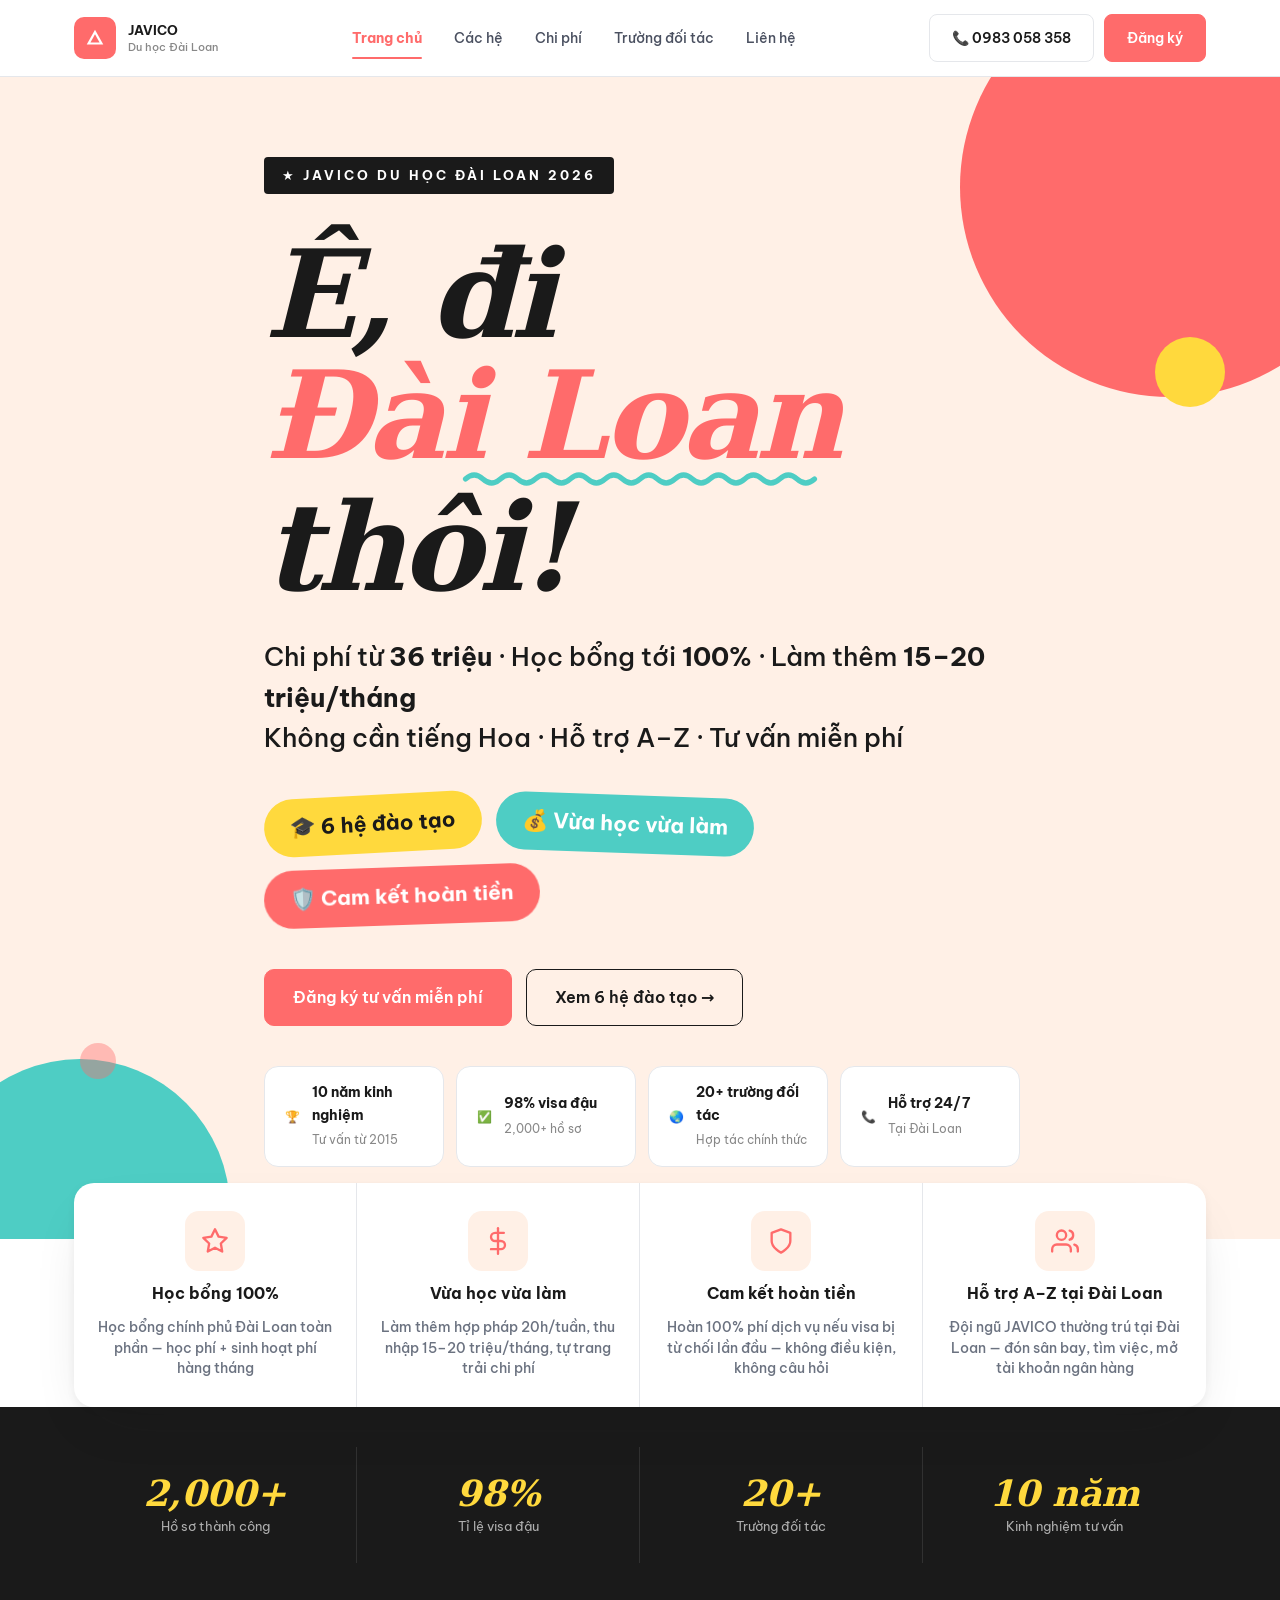
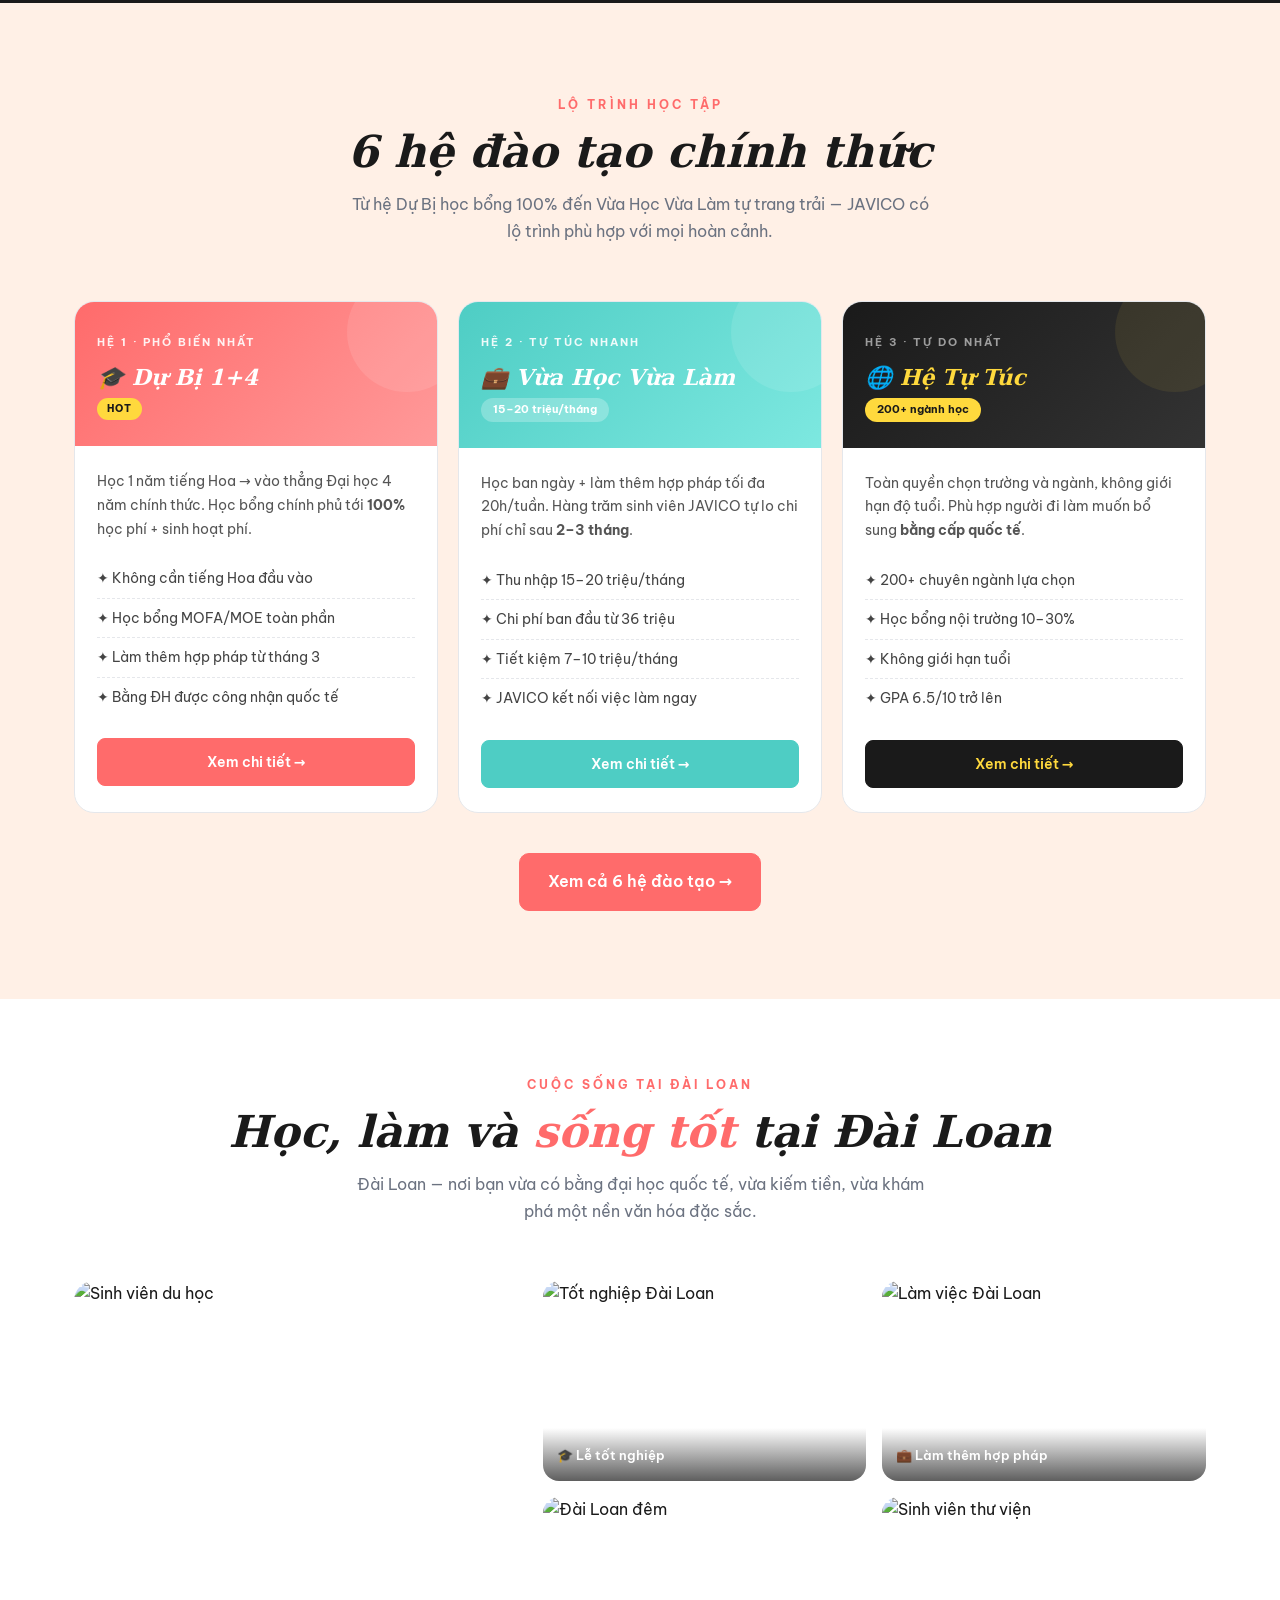
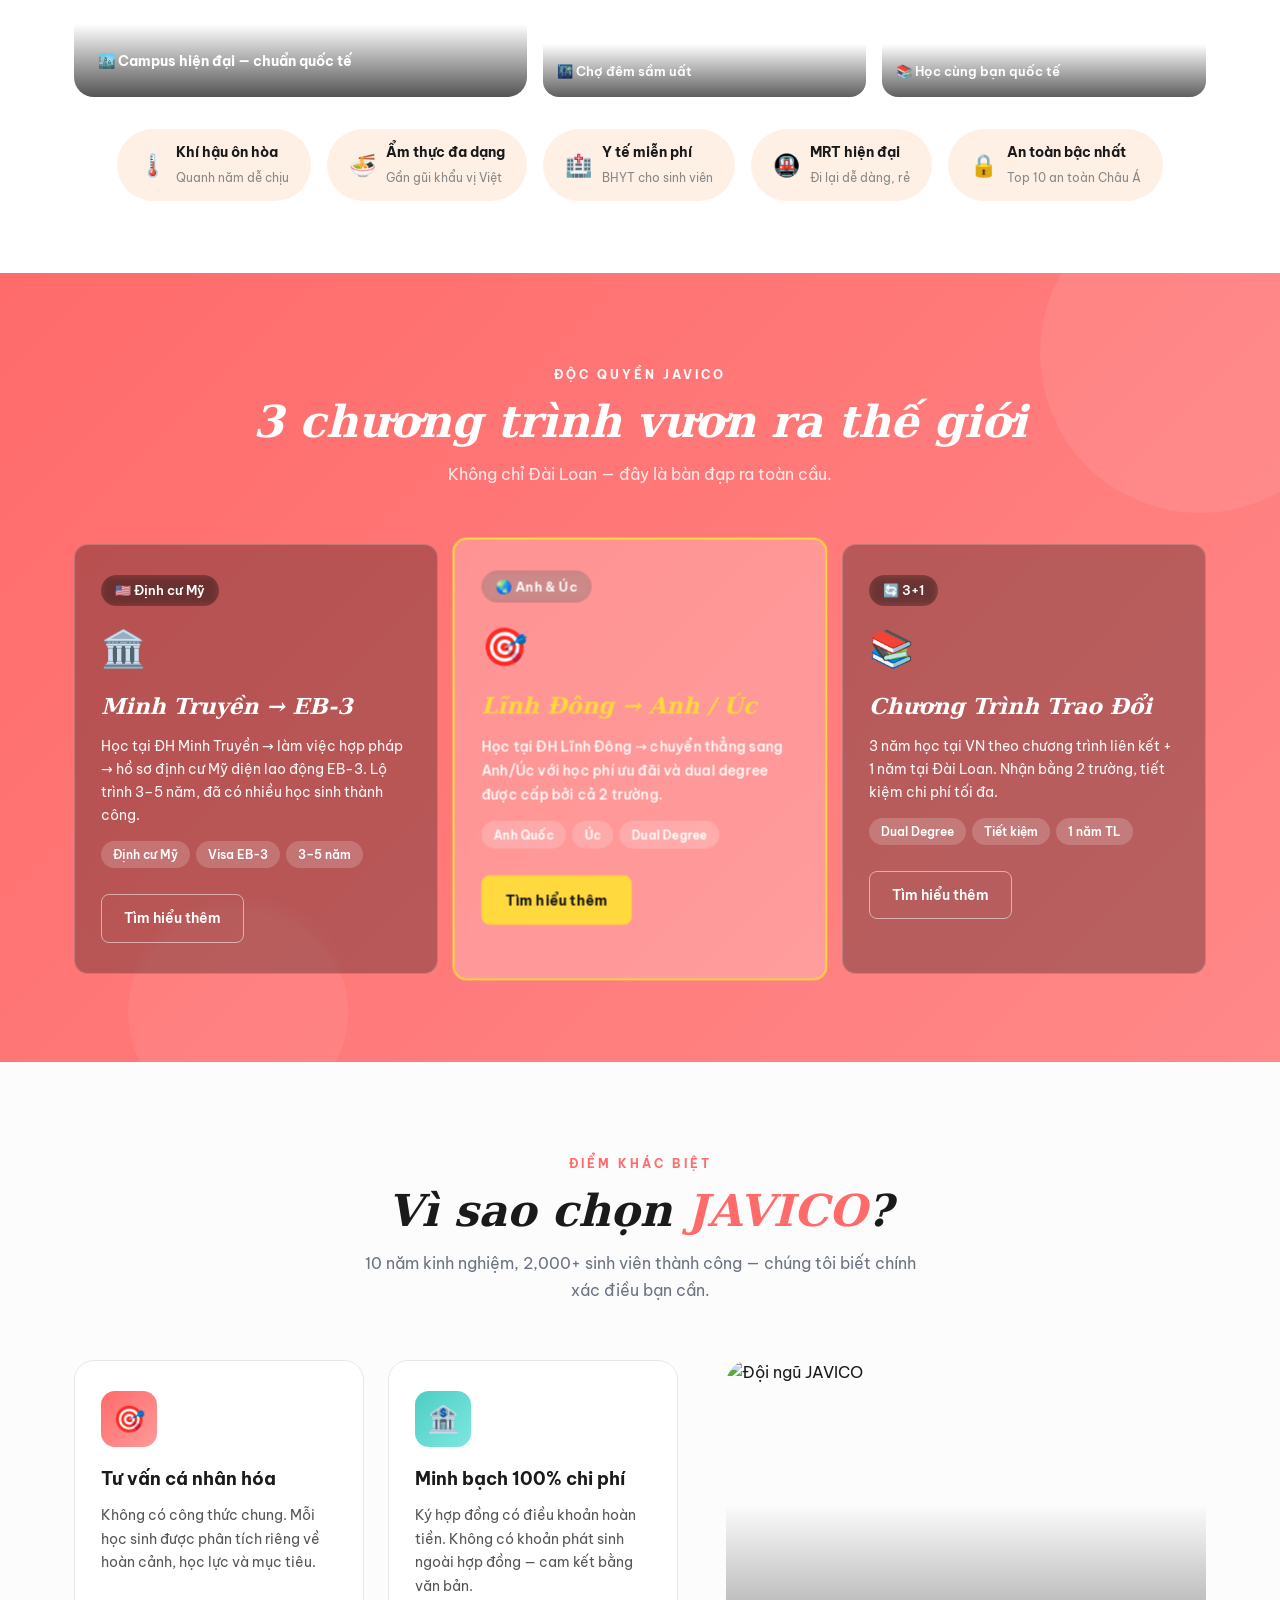
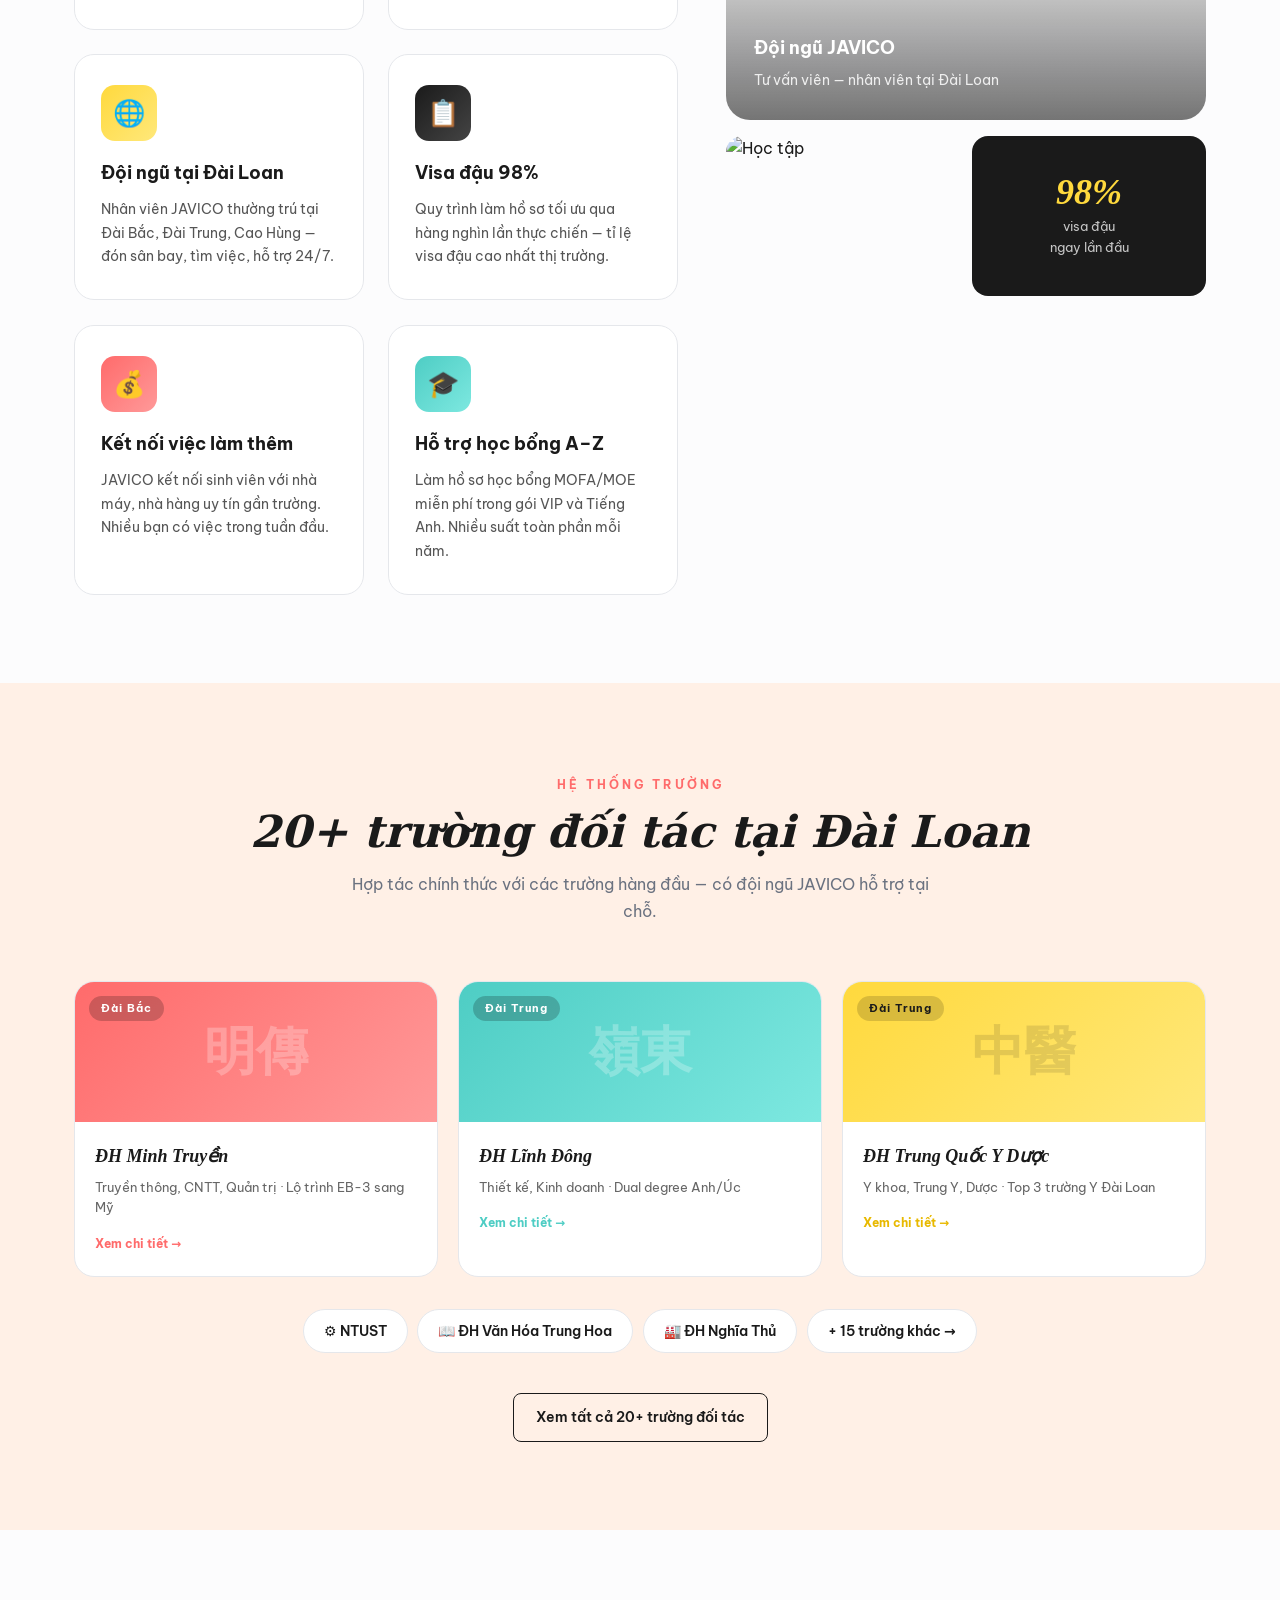
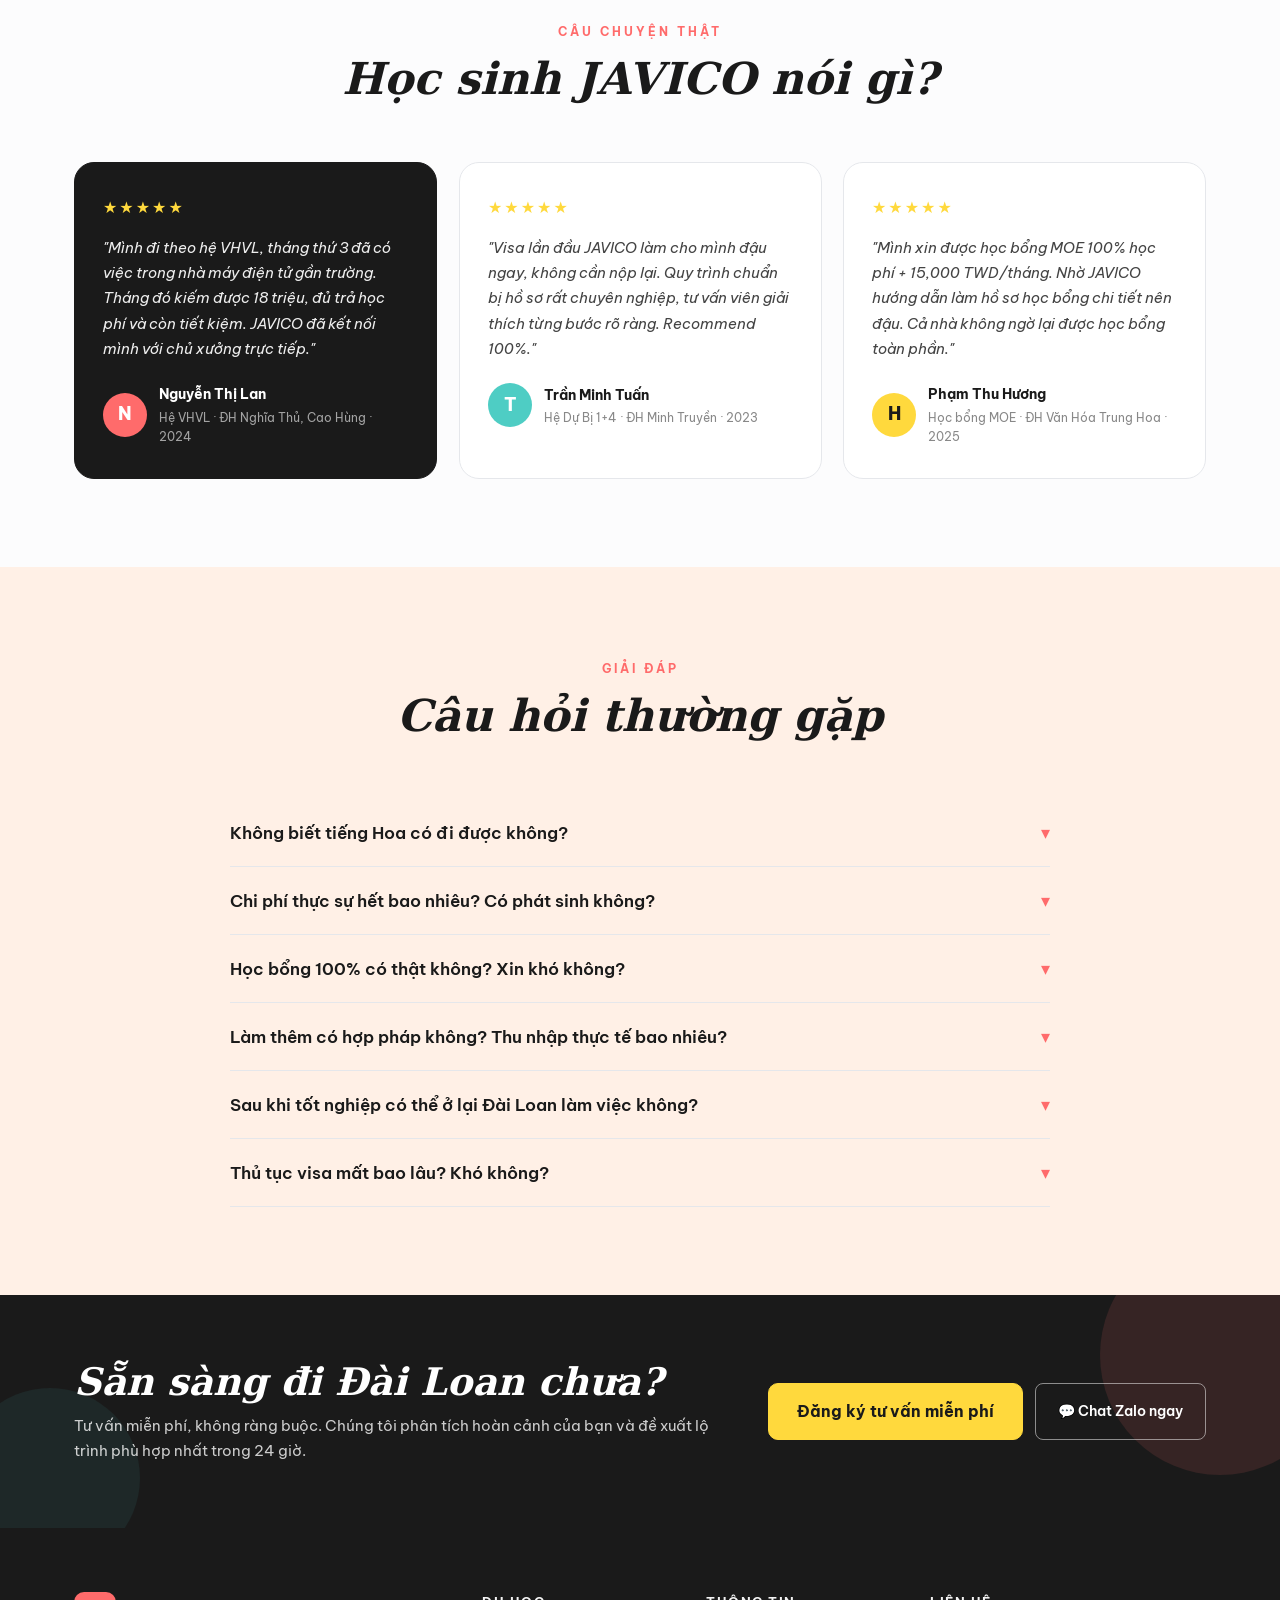
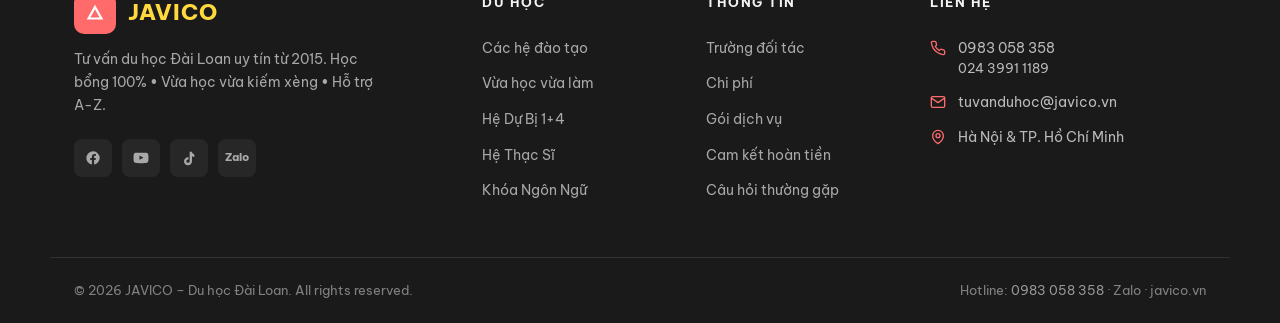
==== commit c036cefd: "rebuild v2.0: new homepage + v2 CSS/JS from design files" ====
--- a/index.html
+++ b/index.html
@@ -52,7 +52,7 @@
       <a href="cac-he.html" class="btn btn-outline-dark btn-lg">Xem 6 hệ đào tạo →</a>
     </div>
 
-    <div class="hero-cards">
+    <div class="hero-cards" style="display:grid;grid-template-columns:repeat(4,1fr);flex-wrap:nowrap;">
       <div class="hero-card">
         <span class="hc-icon">🏆</span>
         <div>
@@ -159,51 +159,143 @@
     </div>
 
     <div class="prog-grid">
-      <div class="prog-card">
-        <span class="prog-icon">🎓</span>
-        <div class="prog-num coral">HỆ 1 · PHỔ BIẾN NHẤT</div>
-        <h3>Dự Bị 1+4 <span class="tag-hot">HOT</span></h3>
-        <p>Học 1 năm tiếng Hoa → vào thẳng Đại học 4 năm chính thức. Học bổng chính phủ tới 100%.</p>
-        <ul class="prog-list">
-          <li>Không cần tiếng Hoa đầu vào</li>
-          <li>Học bổng MOFA/MOE toàn phần</li>
-          <li>Làm thêm hợp pháp từ tháng 3</li>
-          <li>Bằng ĐH được công nhận quốc tế</li>
-        </ul>
-        <a href="cac-he.html#du-bi" class="btn btn-ghost">Xem chi tiết</a>
-      </div>
-
-      <div class="prog-card prog-mint">
-        <span class="prog-icon">💼</span>
-        <div class="prog-num mint">HỆ 2 · TỰ TÚC NHANH</div>
-        <h3>Vừa Học Vừa Làm</h3>
-        <p>Học cao đẳng/đại học ban ngày + làm thêm hợp pháp tối đa 20h/tuần. Thu nhập 15–20 triệu/tháng.</p>
-        <ul class="prog-list">
-          <li>Thu nhập 15–20 triệu/tháng</li>
-          <li>Chi phí ban đầu từ 36 triệu</li>
-          <li>Tiết kiệm 7–10 triệu/tháng</li>
-          <li>Tự trang trải sau 2–3 tháng</li>
-        </ul>
-        <a href="cac-he.html#vhvl" class="btn btn-ghost">Xem chi tiết</a>
-      </div>
-
-      <div class="prog-card prog-yellow">
-        <span class="prog-icon">🌐</span>
-        <div class="prog-num yellow">HỆ 3 · TỰ DO NHẤT</div>
-        <h3>Hệ Tự Túc</h3>
-        <p>Tự trang trải, toàn quyền chọn trường và ngành. Không giới hạn độ tuổi, phù hợp người muốn bằng cấp quốc tế.</p>
-        <ul class="prog-list">
-          <li>200+ chuyên ngành lựa chọn</li>
-          <li>Học bổng nội trường 10–30%</li>
-          <li>Không giới hạn tuổi</li>
-          <li>GPA 6.5/10 trở lên</li>
-        </ul>
-        <a href="cac-he.html#tu-tuc" class="btn btn-ghost">Xem chi tiết</a>
-      </div>
+
+      <!-- Card 1: Dự Bị 1+4 -->
+      <div class="he-mini-card">
+        <div class="he-mini-top" style="background:linear-gradient(135deg,#FF6B6B 0%,#ff9999 100%);position:relative;overflow:hidden;">
+          <div style="position:absolute;top:-30px;right:-30px;width:120px;height:120px;background:rgba(255,255,255,.1);border-radius:50%;"></div>
+          <span style="font-size:11px;font-weight:700;letter-spacing:2px;text-transform:uppercase;opacity:.9;">HỆ 1 · PHỔ BIẾN NHẤT</span>
+          <h3 style="margin-top:10px;">🎓 Dự Bị 1+4</h3>
+          <div style="display:inline-block;background:var(--yellow);color:var(--black);font-size:10px;font-weight:800;padding:3px 10px;border-radius:20px;margin-top:8px;letter-spacing:1px;">HOT</div>
+        </div>
+        <div class="he-mini-body">
+          <p>Học 1 năm tiếng Hoa → vào thẳng Đại học 4 năm chính thức. Học bổng chính phủ tới <strong>100%</strong> học phí + sinh hoạt phí.</p>
+          <ul>
+            <li>✦ Không cần tiếng Hoa đầu vào</li>
+            <li>✦ Học bổng MOFA/MOE toàn phần</li>
+            <li>✦ Làm thêm hợp pháp từ tháng 3</li>
+            <li>✦ Bằng ĐH được công nhận quốc tế</li>
+          </ul>
+          <a href="cac-he.html#du-bi" class="btn btn-primary" style="width:100%;justify-content:center;">Xem chi tiết →</a>
+        </div>
+      </div>
+
+      <!-- Card 2: VHVL -->
+      <div class="he-mini-card">
+        <div class="he-mini-top" style="background:linear-gradient(135deg,#4ECDC4 0%,#7de8e0 100%);position:relative;overflow:hidden;">
+          <div style="position:absolute;top:-30px;right:-30px;width:120px;height:120px;background:rgba(255,255,255,.1);border-radius:50%;"></div>
+          <span style="font-size:11px;font-weight:700;letter-spacing:2px;text-transform:uppercase;opacity:.9;">HỆ 2 · TỰ TÚC NHANH</span>
+          <h3 style="margin-top:10px;">💼 Vừa Học Vừa Làm</h3>
+          <div style="display:inline-block;background:rgba(255,255,255,.25);color:#fff;font-size:11px;font-weight:700;padding:3px 12px;border-radius:20px;margin-top:8px;">15–20 triệu/tháng</div>
+        </div>
+        <div class="he-mini-body">
+          <p>Học ban ngày + làm thêm hợp pháp tối đa 20h/tuần. Hàng trăm sinh viên JAVICO tự lo chi phí chỉ sau <strong>2–3 tháng</strong>.</p>
+          <ul>
+            <li>✦ Thu nhập 15–20 triệu/tháng</li>
+            <li>✦ Chi phí ban đầu từ 36 triệu</li>
+            <li>✦ Tiết kiệm 7–10 triệu/tháng</li>
+            <li>✦ JAVICO kết nối việc làm ngay</li>
+          </ul>
+          <a href="cac-he.html#vhvl" class="btn btn-mint" style="width:100%;justify-content:center;">Xem chi tiết →</a>
+        </div>
+      </div>
+
+      <!-- Card 3: Tự Túc -->
+      <div class="he-mini-card">
+        <div class="he-mini-top" style="background:linear-gradient(135deg,#1A1A1A 0%,#333 100%);position:relative;overflow:hidden;">
+          <div style="position:absolute;top:-30px;right:-30px;width:120px;height:120px;background:rgba(255,217,61,.08);border-radius:50%;"></div>
+          <span style="font-size:11px;font-weight:700;letter-spacing:2px;text-transform:uppercase;opacity:.7;color:rgba(255,255,255,.8);">HỆ 3 · TỰ DO NHẤT</span>
+          <h3 style="margin-top:10px;color:#FFD93D;">🌐 Hệ Tự Túc</h3>
+          <div style="display:inline-block;background:var(--yellow);color:var(--black);font-size:11px;font-weight:700;padding:3px 12px;border-radius:20px;margin-top:8px;">200+ ngành học</div>
+        </div>
+        <div class="he-mini-body">
+          <p>Toàn quyền chọn trường và ngành, không giới hạn độ tuổi. Phù hợp người đi làm muốn bổ sung <strong>bằng cấp quốc tế</strong>.</p>
+          <ul>
+            <li>✦ 200+ chuyên ngành lựa chọn</li>
+            <li>✦ Học bổng nội trường 10–30%</li>
+            <li>✦ Không giới hạn tuổi</li>
+            <li>✦ GPA 6.5/10 trở lên</li>
+          </ul>
+          <a href="cac-he.html#tu-tuc" class="btn btn-black" style="width:100%;justify-content:center;">Xem chi tiết →</a>
+        </div>
+      </div>
+
     </div>
 
     <div class="section-cta">
       <a href="cac-he.html" class="btn btn-primary btn-lg">Xem cả 6 hệ đào tạo →</a>
+    </div>
+  </div>
+</section>
+
+<!-- ============================================================
+     TAIWAN LIFE — IMAGE GALLERY
+============================================================ -->
+<section style="background:#fff;padding:72px 0;">
+  <div class="wrap">
+    <div class="section-head">
+      <div class="section-label">Cuộc sống tại Đài Loan</div>
+      <h2 class="section-title">Học, làm và <em style="color:var(--coral);">sống tốt</em> tại Đài Loan</h2>
+      <p class="section-desc">Đài Loan — nơi bạn vừa có bằng đại học quốc tế, vừa kiếm tiền, vừa khám phá một nền văn hóa đặc sắc.</p>
+    </div>
+
+    <div style="display:grid;grid-template-columns:1.4fr 1fr 1fr;grid-template-rows:200px 200px;gap:16px;">
+      <!-- Ảnh lớn chiếm cả 2 hàng -->
+      <div style="grid-row:1/3;border-radius:20px;overflow:hidden;position:relative;">
+        <img src="https://images.unsplash.com/photo-1557804506-669a67965ba0?auto=format&fit=crop&w=700&q=80" alt="Sinh viên du học" loading="lazy" style="width:100%;height:100%;object-fit:cover;">
+        <div style="position:absolute;bottom:0;left:0;right:0;padding:24px;background:linear-gradient(to top,rgba(26,26,26,.75),transparent);">
+          <span style="color:#fff;font-size:14px;font-weight:700;">🏙️ Campus hiện đại — chuẩn quốc tế</span>
+        </div>
+      </div>
+      <!-- 4 ảnh nhỏ -->
+      <div style="border-radius:16px;overflow:hidden;position:relative;">
+        <img src="https://images.unsplash.com/photo-1523050854058-8df90110c9f1?auto=format&fit=crop&w=500&q=80" alt="Tốt nghiệp Đài Loan" loading="lazy" style="width:100%;height:100%;object-fit:cover;">
+        <div style="position:absolute;bottom:0;left:0;right:0;padding:14px;background:linear-gradient(to top,rgba(26,26,26,.7),transparent);">
+          <span style="color:#fff;font-size:13px;font-weight:600;">🎓 Lễ tốt nghiệp</span>
+        </div>
+      </div>
+      <div style="border-radius:16px;overflow:hidden;position:relative;">
+        <img src="https://images.unsplash.com/photo-1551836022-d5d88e9218df?auto=format&fit=crop&w=500&q=80" alt="Làm việc Đài Loan" loading="lazy" style="width:100%;height:100%;object-fit:cover;">
+        <div style="position:absolute;bottom:0;left:0;right:0;padding:14px;background:linear-gradient(to top,rgba(26,26,26,.7),transparent);">
+          <span style="color:#fff;font-size:13px;font-weight:600;">💼 Làm thêm hợp pháp</span>
+        </div>
+      </div>
+      <div style="border-radius:16px;overflow:hidden;position:relative;">
+        <img src="https://images.unsplash.com/photo-1513415277900-a62401e19be4?auto=format&fit=crop&w=500&q=80" alt="Đài Loan đêm" loading="lazy" style="width:100%;height:100%;object-fit:cover;">
+        <div style="position:absolute;bottom:0;left:0;right:0;padding:14px;background:linear-gradient(to top,rgba(26,26,26,.7),transparent);">
+          <span style="color:#fff;font-size:13px;font-weight:600;">🌃 Chợ đêm sầm uất</span>
+        </div>
+      </div>
+      <div style="border-radius:16px;overflow:hidden;position:relative;">
+        <img src="https://images.unsplash.com/photo-1543269664-76bc3997d9ea?auto=format&fit=crop&w=500&q=80" alt="Sinh viên thư viện" loading="lazy" style="width:100%;height:100%;object-fit:cover;">
+        <div style="position:absolute;bottom:0;left:0;right:0;padding:14px;background:linear-gradient(to top,rgba(26,26,26,.7),transparent);">
+          <span style="color:#fff;font-size:13px;font-weight:600;">📚 Học cùng bạn quốc tế</span>
+        </div>
+      </div>
+    </div>
+
+    <!-- Stat pills under gallery -->
+    <div style="display:flex;gap:16px;flex-wrap:wrap;margin-top:32px;justify-content:center;">
+      <div style="display:flex;align-items:center;gap:10px;background:var(--cream);border-radius:40px;padding:12px 22px;">
+        <span style="font-size:22px;">🌡️</span>
+        <div><strong style="display:block;font-size:14px;">Khí hậu ôn hòa</strong><span style="font-size:12px;color:#888;">Quanh năm dễ chịu</span></div>
+      </div>
+      <div style="display:flex;align-items:center;gap:10px;background:var(--cream);border-radius:40px;padding:12px 22px;">
+        <span style="font-size:22px;">🍜</span>
+        <div><strong style="display:block;font-size:14px;">Ẩm thực đa dạng</strong><span style="font-size:12px;color:#888;">Gần gũi khẩu vị Việt</span></div>
+      </div>
+      <div style="display:flex;align-items:center;gap:10px;background:var(--cream);border-radius:40px;padding:12px 22px;">
+        <span style="font-size:22px;">🏥</span>
+        <div><strong style="display:block;font-size:14px;">Y tế miễn phí</strong><span style="font-size:12px;color:#888;">BHYT cho sinh viên</span></div>
+      </div>
+      <div style="display:flex;align-items:center;gap:10px;background:var(--cream);border-radius:40px;padding:12px 22px;">
+        <span style="font-size:22px;">🚇</span>
+        <div><strong style="display:block;font-size:14px;">MRT hiện đại</strong><span style="font-size:12px;color:#888;">Đi lại dễ dàng, rẻ</span></div>
+      </div>
+      <div style="display:flex;align-items:center;gap:10px;background:var(--cream);border-radius:40px;padding:12px 22px;">
+        <span style="font-size:22px;">🔒</span>
+        <div><strong style="display:block;font-size:14px;">An toàn bậc nhất</strong><span style="font-size:12px;color:#888;">Top 10 an toàn Châu Á</span></div>
+      </div>
     </div>
   </div>
 </section>
@@ -220,31 +312,31 @@
     </div>
 
     <div class="special-grid">
-      <div class="special-card">
+      <div class="special-card" style="background:rgba(0,0,0,.28);border:1px solid rgba(255,255,255,.2);">
         <div class="special-badge">🇺🇸 Định cư Mỹ</div>
         <div class="special-flag">🏛️</div>
-        <h3>Minh Truyền → EB-3</h3>
-        <p>Học tại ĐH Minh Truyền → làm việc hợp pháp → hồ sơ định cư Mỹ diện lao động EB-3. Lộ trình 3–5 năm.</p>
-        <div class="special-tags"><span>Định cư Mỹ</span><span>Visa EB-3</span></div>
-        <a href="dang-ky.html" class="btn btn-outline-light" style="margin-top:16px;">Tìm hiểu thêm</a>
-      </div>
-
-      <div class="special-card special-card-featured">
+        <h3 style="font-size:22px;color:#fff;">Minh Truyền → EB-3</h3>
+        <p style="color:rgba(255,255,255,.95);">Học tại ĐH Minh Truyền → làm việc hợp pháp → hồ sơ định cư Mỹ diện lao động EB-3. Lộ trình 3–5 năm, đã có nhiều học sinh thành công.</p>
+        <div class="special-tags"><span>Định cư Mỹ</span><span>Visa EB-3</span><span>3–5 năm</span></div>
+        <a href="dang-ky.html" class="btn btn-outline-light" style="margin-top:20px;">Tìm hiểu thêm</a>
+      </div>
+
+      <div class="special-card" style="background:rgba(255,255,255,.22);border:2px solid var(--yellow);transform:scale(1.03);">
         <div class="special-badge">🌏 Anh & Úc</div>
         <div class="special-flag">🎯</div>
-        <h3 class="yellow">Lĩnh Đông → Anh / Úc</h3>
-        <p>Học tại ĐH Lĩnh Đông → chuyển thẳng sang Anh/Úc với học phí ưu đãi và dual degree từ 2 trường.</p>
+        <h3 style="color:var(--yellow);font-size:22px;">Lĩnh Đông → Anh / Úc</h3>
+        <p style="color:#fff;font-weight:500;">Học tại ĐH Lĩnh Đông → chuyển thẳng sang Anh/Úc với học phí ưu đãi và dual degree được cấp bởi cả 2 trường.</p>
         <div class="special-tags"><span>Anh Quốc</span><span>Úc</span><span>Dual Degree</span></div>
-        <a href="dang-ky.html" class="btn btn-yellow" style="margin-top:16px;">Tìm hiểu thêm</a>
-      </div>
-
-      <div class="special-card">
+        <a href="dang-ky.html" class="btn btn-yellow" style="margin-top:20px;">Tìm hiểu thêm</a>
+      </div>
+
+      <div class="special-card" style="background:rgba(0,0,0,.28);border:1px solid rgba(255,255,255,.2);">
         <div class="special-badge">🔄 3+1</div>
         <div class="special-flag">📚</div>
-        <h3>Chương Trình Trao Đổi</h3>
-        <p>3 năm học tại VN theo chương trình liên kết + 1 năm tại Đài Loan. Nhận bằng 2 trường, chi phí tối ưu nhất.</p>
-        <div class="special-tags"><span>Dual Degree</span><span>Tiết kiệm</span></div>
-        <a href="dang-ky.html" class="btn btn-outline-light" style="margin-top:16px;">Tìm hiểu thêm</a>
+        <h3 style="font-size:22px;color:#fff;">Chương Trình Trao Đổi</h3>
+        <p style="color:rgba(255,255,255,.95);">3 năm học tại VN theo chương trình liên kết + 1 năm tại Đài Loan. Nhận bằng 2 trường, tiết kiệm chi phí tối đa.</p>
+        <div class="special-tags"><span>Dual Degree</span><span>Tiết kiệm</span><span>1 năm TL</span></div>
+        <a href="dang-ky.html" class="btn btn-outline-light" style="margin-top:20px;">Tìm hiểu thêm</a>
       </div>
     </div>
   </div>
@@ -261,43 +353,68 @@
       <p class="section-desc">10 năm kinh nghiệm, 2,000+ sinh viên thành công — chúng tôi biết chính xác điều bạn cần.</p>
     </div>
 
-    <div class="why-grid">
-      <div class="why-card">
-        <div class="why-icon" style="background:var(--coral-light);">🎯</div>
-        <h3>Tư vấn cá nhân hóa</h3>
-        <p>Không có công thức chung. Mỗi học sinh được phân tích riêng về hoàn cảnh, học lực, ngân sách và mục tiêu để chọn hệ và trường phù hợp nhất.</p>
-      </div>
-      <div class="why-card">
-        <div class="why-icon" style="background:var(--mint-light);">🏦</div>
-        <h3>Minh bạch 100% chi phí</h3>
-        <p>Báo giá rõ ràng từ đầu, ký hợp đồng có điều khoản hoàn tiền. Không có khoản phát sinh ngoài hợp đồng — cam kết bằng văn bản.</p>
-      </div>
-      <div class="why-card">
-        <div class="why-icon" style="background:var(--yellow-light);">🌐</div>
-        <h3>Đội ngũ tại Đài Loan</h3>
-        <p>Nhân viên JAVICO thường trú tại Đài Bắc, Đài Trung và Cao Hùng. Đón sân bay, tìm việc làm, hỗ trợ khi có sự cố — 24/7.</p>
-      </div>
-      <div class="why-card">
-        <div class="why-icon" style="background:var(--coral-light);">📋</div>
-        <h3>Hồ sơ chuẩn, visa đậu cao</h3>
-        <p>98% tỉ lệ visa đậu sau 10 năm. Quy trình làm hồ sơ được tối ưu qua hàng nghìn lần thực chiến — không để sai sót xảy ra.</p>
-      </div>
-      <div class="why-card">
-        <div class="why-icon" style="background:var(--mint-light);">💰</div>
-        <h3>Hỗ trợ tìm việc làm thêm</h3>
-        <p>JAVICO kết nối sinh viên với nhà máy, nhà hàng, siêu thị uy tín gần trường. Nhiều bạn có việc trong tuần đầu tiên.</p>
-      </div>
-      <div class="why-card">
-        <div class="why-icon" style="background:var(--yellow-light);">🎓</div>
-        <h3>Hỗ trợ học bổng A–Z</h3>
-        <p>Tư vấn và làm hồ sơ học bổng chính phủ (MOFA/MOE), học bổng nội trường miễn phí trong gói VIP và Tiếng Anh.</p>
-      </div>
-    </div>
-  </div>
-</section>
-
-<!-- ============================================================
-     TRƯỜNG ĐỐI TÁC STRIP
+    <!-- Image + grid layout -->
+    <div style="display:grid;grid-template-columns:1fr 480px;gap:48px;align-items:start;">
+      <div class="why-grid" style="grid-template-columns:repeat(2,1fr);">
+        <div class="why-card">
+          <div class="why-icon" style="background:linear-gradient(135deg,var(--coral),#ff9999);color:#fff;font-size:26px;">🎯</div>
+          <h3>Tư vấn cá nhân hóa</h3>
+          <p>Không có công thức chung. Mỗi học sinh được phân tích riêng về hoàn cảnh, học lực và mục tiêu.</p>
+        </div>
+        <div class="why-card">
+          <div class="why-icon" style="background:linear-gradient(135deg,var(--mint),#7de8e0);color:#fff;font-size:26px;">🏦</div>
+          <h3>Minh bạch 100% chi phí</h3>
+          <p>Ký hợp đồng có điều khoản hoàn tiền. Không có khoản phát sinh ngoài hợp đồng — cam kết bằng văn bản.</p>
+        </div>
+        <div class="why-card">
+          <div class="why-icon" style="background:linear-gradient(135deg,var(--yellow),#ffe87a);color:var(--black);font-size:26px;">🌐</div>
+          <h3>Đội ngũ tại Đài Loan</h3>
+          <p>Nhân viên JAVICO thường trú tại Đài Bắc, Đài Trung, Cao Hùng — đón sân bay, tìm việc, hỗ trợ 24/7.</p>
+        </div>
+        <div class="why-card">
+          <div class="why-icon" style="background:linear-gradient(135deg,#1A1A1A,#444);color:var(--yellow);font-size:26px;">📋</div>
+          <h3>Visa đậu 98%</h3>
+          <p>Quy trình làm hồ sơ tối ưu qua hàng nghìn lần thực chiến — tỉ lệ visa đậu cao nhất thị trường.</p>
+        </div>
+        <div class="why-card">
+          <div class="why-icon" style="background:linear-gradient(135deg,var(--coral),#ff9999);color:#fff;font-size:26px;">💰</div>
+          <h3>Kết nối việc làm thêm</h3>
+          <p>JAVICO kết nối sinh viên với nhà máy, nhà hàng uy tín gần trường. Nhiều bạn có việc trong tuần đầu.</p>
+        </div>
+        <div class="why-card">
+          <div class="why-icon" style="background:linear-gradient(135deg,var(--mint),#7de8e0);color:#fff;font-size:26px;">🎓</div>
+          <h3>Hỗ trợ học bổng A–Z</h3>
+          <p>Làm hồ sơ học bổng MOFA/MOE miễn phí trong gói VIP và Tiếng Anh. Nhiều suất toàn phần mỗi năm.</p>
+        </div>
+      </div>
+
+      <!-- Image panel -->
+      <div style="position:sticky;top:100px;">
+        <div style="border-radius:24px;overflow:hidden;height:360px;position:relative;margin-bottom:16px;">
+          <img src="https://images.unsplash.com/photo-1521737604893-d14cc237f11d?auto=format&fit=crop&w=600&q=80" alt="Đội ngũ JAVICO" loading="lazy" style="width:100%;height:100%;object-fit:cover;">
+          <div style="position:absolute;inset:0;background:linear-gradient(to top,rgba(26,26,26,.6) 0%,transparent 60%);display:flex;align-items:flex-end;padding:28px;">
+            <div style="color:#fff;">
+              <strong style="display:block;font-size:18px;margin-bottom:4px;">Đội ngũ JAVICO</strong>
+              <span style="font-size:14px;opacity:.85;">Tư vấn viên — nhân viên tại Đài Loan</span>
+            </div>
+          </div>
+        </div>
+        <div style="display:grid;grid-template-columns:1fr 1fr;gap:12px;">
+          <div style="border-radius:16px;overflow:hidden;height:160px;">
+            <img src="https://images.unsplash.com/photo-1532012197267-da84d127e765?auto=format&fit=crop&w=400&q=80" alt="Học tập" loading="lazy" style="width:100%;height:100%;object-fit:cover;">
+          </div>
+          <div style="border-radius:16px;background:var(--black);display:flex;flex-direction:column;justify-content:center;align-items:center;height:160px;text-align:center;padding:20px;">
+            <span style="font-size:36px;font-weight:900;color:var(--yellow);font-family:Georgia,serif;font-style:italic;line-height:1;">98%</span>
+            <span style="font-size:13px;color:rgba(255,255,255,.75);margin-top:6px;">visa đậu<br>ngay lần đầu</span>
+          </div>
+        </div>
+      </div>
+    </div>
+  </div>
+</section>
+
+<!-- ============================================================
+     TRƯỜNG ĐỐI TÁC — CARD VISUAL
 ============================================================ -->
 <section class="section section-cream-alt" id="truong">
   <div class="wrap">
@@ -307,10 +424,46 @@
       <p class="section-desc">Hợp tác chính thức với các trường hàng đầu — có đội ngũ JAVICO hỗ trợ tại chỗ.</p>
     </div>
 
+    <!-- 3 featured school cards with images -->
+    <div style="display:grid;grid-template-columns:repeat(3,1fr);gap:20px;margin-bottom:28px;">
+      <a href="truong-doi-tac.html#minh-truyen" style="border-radius:20px;overflow:hidden;border:1px solid var(--line);background:#fff;text-decoration:none;display:block;transition:transform .2s,box-shadow .2s;" onmouseover="this.style.transform='translateY(-6px)';this.style.boxShadow='0 24px 48px -16px rgba(0,0,0,.14)'" onmouseout="this.style.transform='';this.style.boxShadow=''">
+        <div style="height:140px;background:linear-gradient(135deg,#FF6B6B,#ff9999);position:relative;overflow:hidden;display:flex;align-items:center;justify-content:center;">
+          <div style="font-size:52px;font-weight:900;color:rgba(255,255,255,.25);font-family:Georgia,serif;">明傳</div>
+          <div style="position:absolute;top:14px;left:14px;background:rgba(0,0,0,.2);color:#fff;font-size:11px;font-weight:700;padding:4px 12px;border-radius:20px;letter-spacing:1px;">Đài Bắc</div>
+        </div>
+        <div style="padding:20px;">
+          <h3 style="font-family:Georgia,serif;font-style:italic;font-size:18px;margin:0 0 6px;color:var(--black);">ĐH Minh Truyền</h3>
+          <p style="font-size:13px;color:#666;margin:0 0 12px;line-height:1.6;">Truyền thông, CNTT, Quản trị · Lộ trình EB-3 sang Mỹ</p>
+          <span style="font-size:12px;font-weight:700;color:var(--coral);">Xem chi tiết →</span>
+        </div>
+      </a>
+
+      <a href="truong-doi-tac.html#linh-dong" style="border-radius:20px;overflow:hidden;border:1px solid var(--line);background:#fff;text-decoration:none;display:block;transition:transform .2s,box-shadow .2s;" onmouseover="this.style.transform='translateY(-6px)';this.style.boxShadow='0 24px 48px -16px rgba(0,0,0,.14)'" onmouseout="this.style.transform='';this.style.boxShadow=''">
+        <div style="height:140px;background:linear-gradient(135deg,#4ECDC4,#7de8e0);position:relative;overflow:hidden;display:flex;align-items:center;justify-content:center;">
+          <div style="font-size:52px;font-weight:900;color:rgba(255,255,255,.25);font-family:Georgia,serif;">嶺東</div>
+          <div style="position:absolute;top:14px;left:14px;background:rgba(0,0,0,.2);color:#fff;font-size:11px;font-weight:700;padding:4px 12px;border-radius:20px;letter-spacing:1px;">Đài Trung</div>
+        </div>
+        <div style="padding:20px;">
+          <h3 style="font-family:Georgia,serif;font-style:italic;font-size:18px;margin:0 0 6px;color:var(--black);">ĐH Lĩnh Đông</h3>
+          <p style="font-size:13px;color:#666;margin:0 0 12px;line-height:1.6;">Thiết kế, Kinh doanh · Dual degree Anh/Úc</p>
+          <span style="font-size:12px;font-weight:700;color:var(--mint);">Xem chi tiết →</span>
+        </div>
+      </a>
+
+      <a href="truong-doi-tac.html#trung-y" style="border-radius:20px;overflow:hidden;border:1px solid var(--line);background:#fff;text-decoration:none;display:block;transition:transform .2s,box-shadow .2s;" onmouseover="this.style.transform='translateY(-6px)';this.style.boxShadow='0 24px 48px -16px rgba(0,0,0,.14)'" onmouseout="this.style.transform='';this.style.boxShadow=''">
+        <div style="height:140px;background:linear-gradient(135deg,#FFD93D,#ffe87a);position:relative;overflow:hidden;display:flex;align-items:center;justify-content:center;">
+          <div style="font-size:52px;font-weight:900;color:rgba(26,26,26,.12);font-family:Georgia,serif;">中醫</div>
+          <div style="position:absolute;top:14px;left:14px;background:rgba(0,0,0,.15);color:var(--black);font-size:11px;font-weight:700;padding:4px 12px;border-radius:20px;letter-spacing:1px;">Đài Trung</div>
+        </div>
+        <div style="padding:20px;">
+          <h3 style="font-family:Georgia,serif;font-style:italic;font-size:18px;margin:0 0 6px;color:var(--black);">ĐH Trung Quốc Y Dược</h3>
+          <p style="font-size:13px;color:#666;margin:0 0 12px;line-height:1.6;">Y khoa, Trung Y, Dược · Top 3 trường Y Đài Loan</p>
+          <span style="font-size:12px;font-weight:700;color:var(--yellow-2);">Xem chi tiết →</span>
+        </div>
+      </a>
+    </div>
+
     <div class="school-strip">
-      <a href="truong-doi-tac.html#minh-truyen" class="school-tag">🏛️ ĐH Minh Truyền</a>
-      <a href="truong-doi-tac.html#linh-dong" class="school-tag">📐 ĐH Lĩnh Đông</a>
-      <a href="truong-doi-tac.html#trung-y" class="school-tag">🏥 ĐH Trung Quốc Y Dược</a>
       <a href="truong-doi-tac.html#ntust" class="school-tag">⚙️ NTUST</a>
       <a href="truong-doi-tac.html#van-hoa" class="school-tag">📖 ĐH Văn Hóa Trung Hoa</a>
       <a href="truong-doi-tac.html#nghia-thu" class="school-tag">🏭 ĐH Nghĩa Thủ</a>
@@ -318,7 +471,7 @@
     </div>
 
     <div class="section-cta">
-      <a href="truong-doi-tac.html" class="btn btn-outline-dark">Xem tất cả trường đối tác</a>
+      <a href="truong-doi-tac.html" class="btn btn-outline-dark">Xem tất cả 20+ trường đối tác</a>
     </div>
   </div>
 </section>
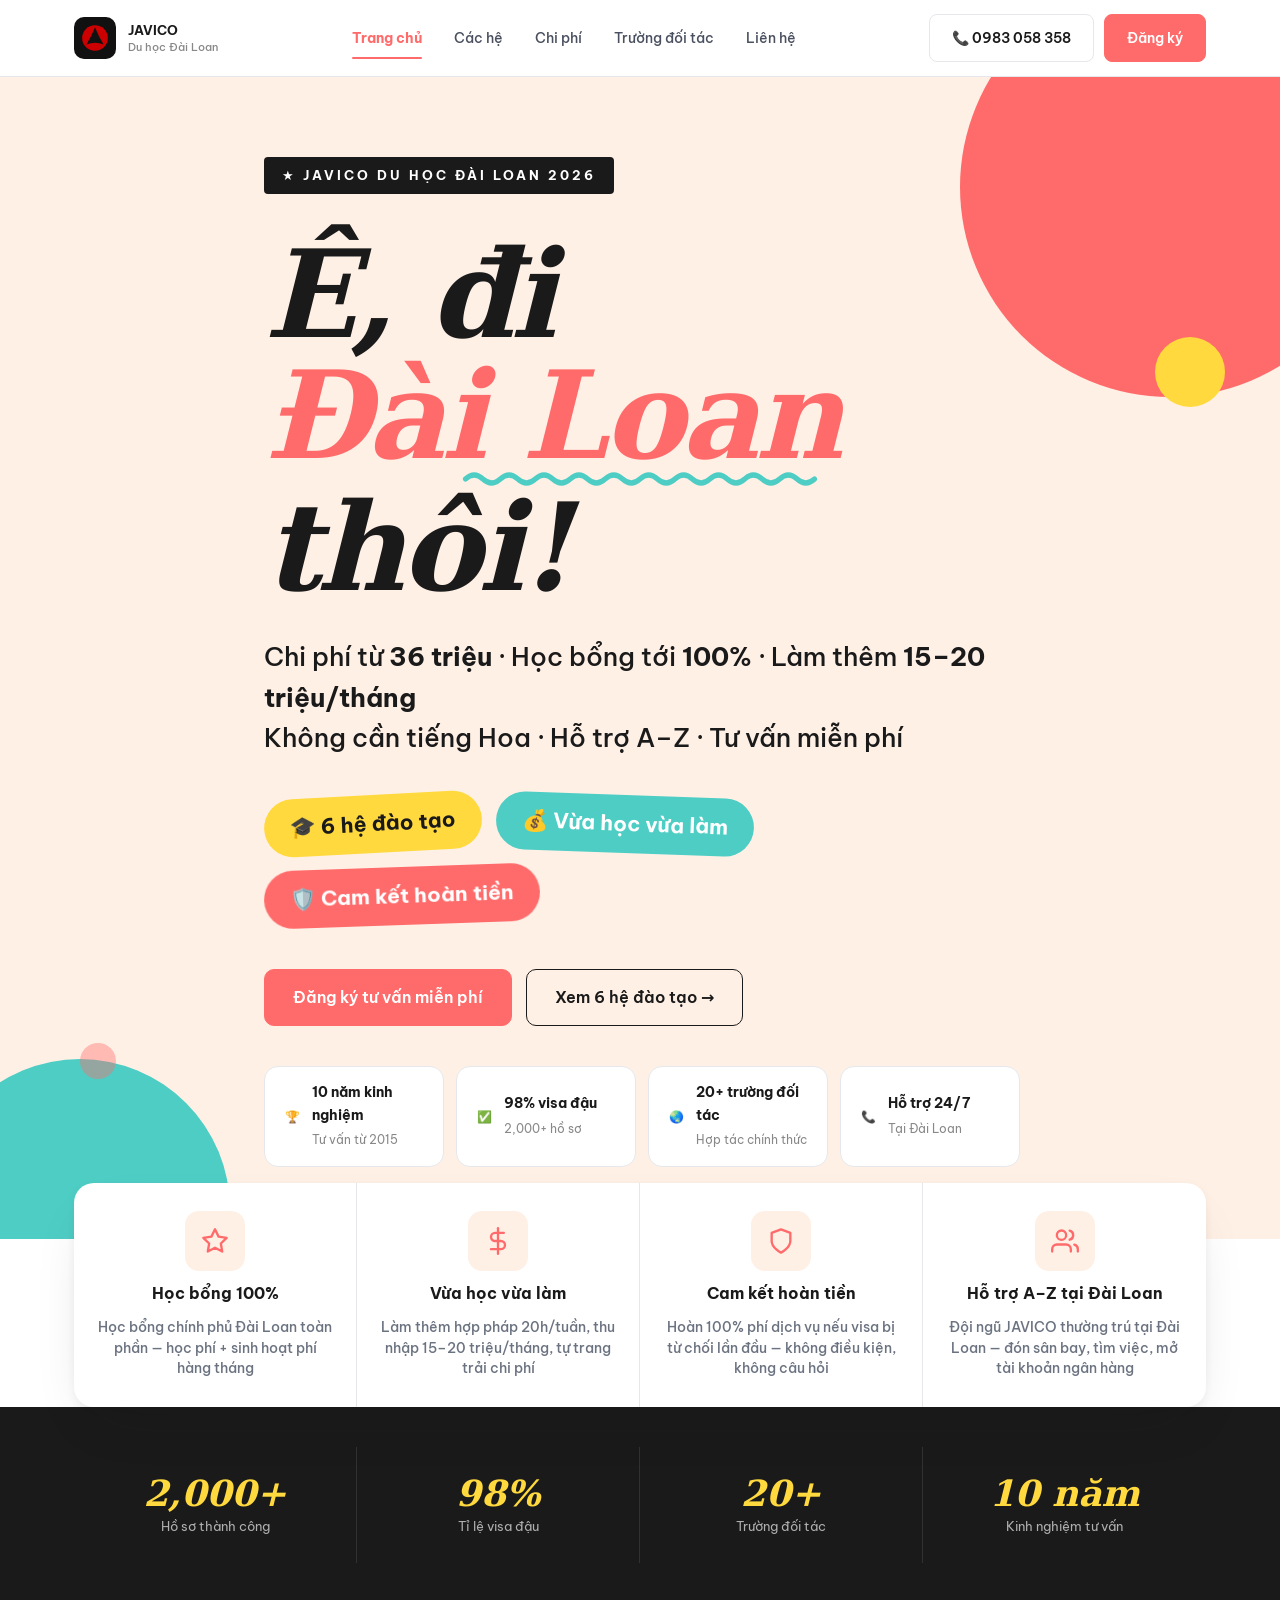
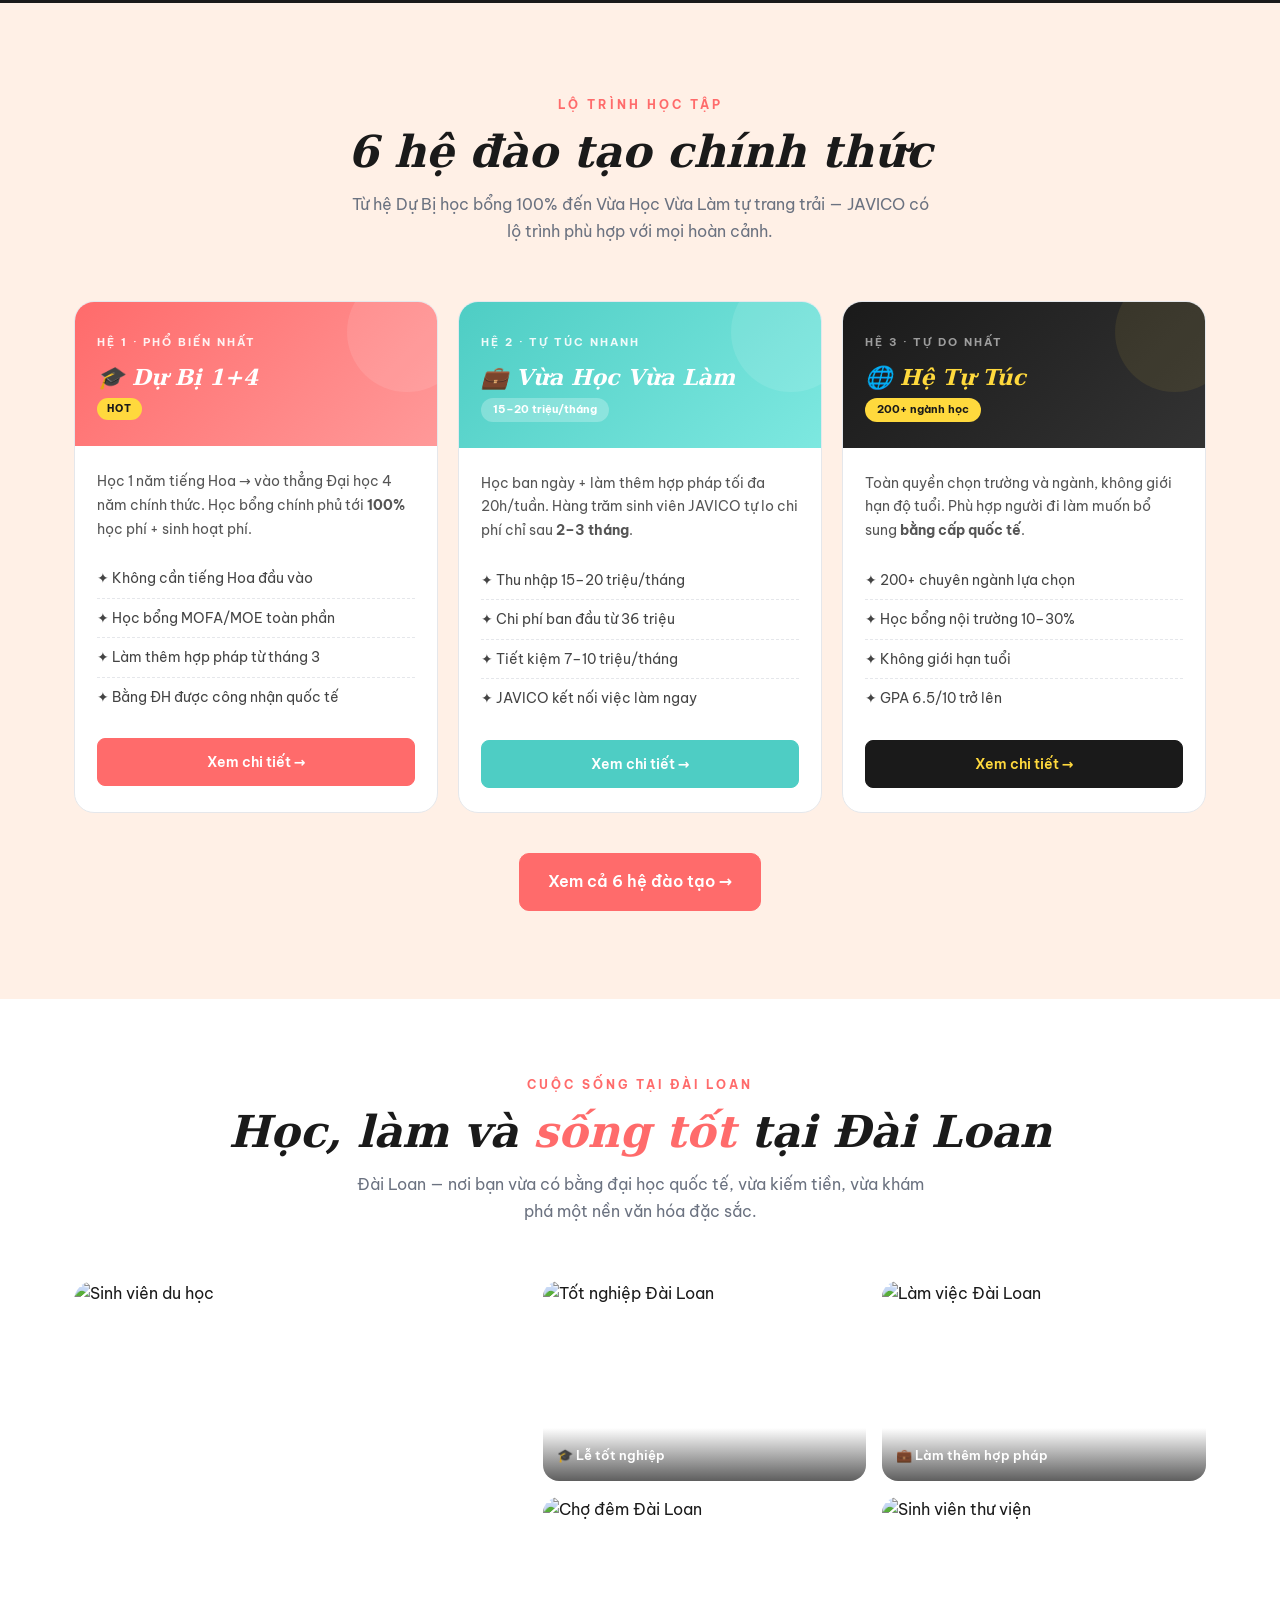
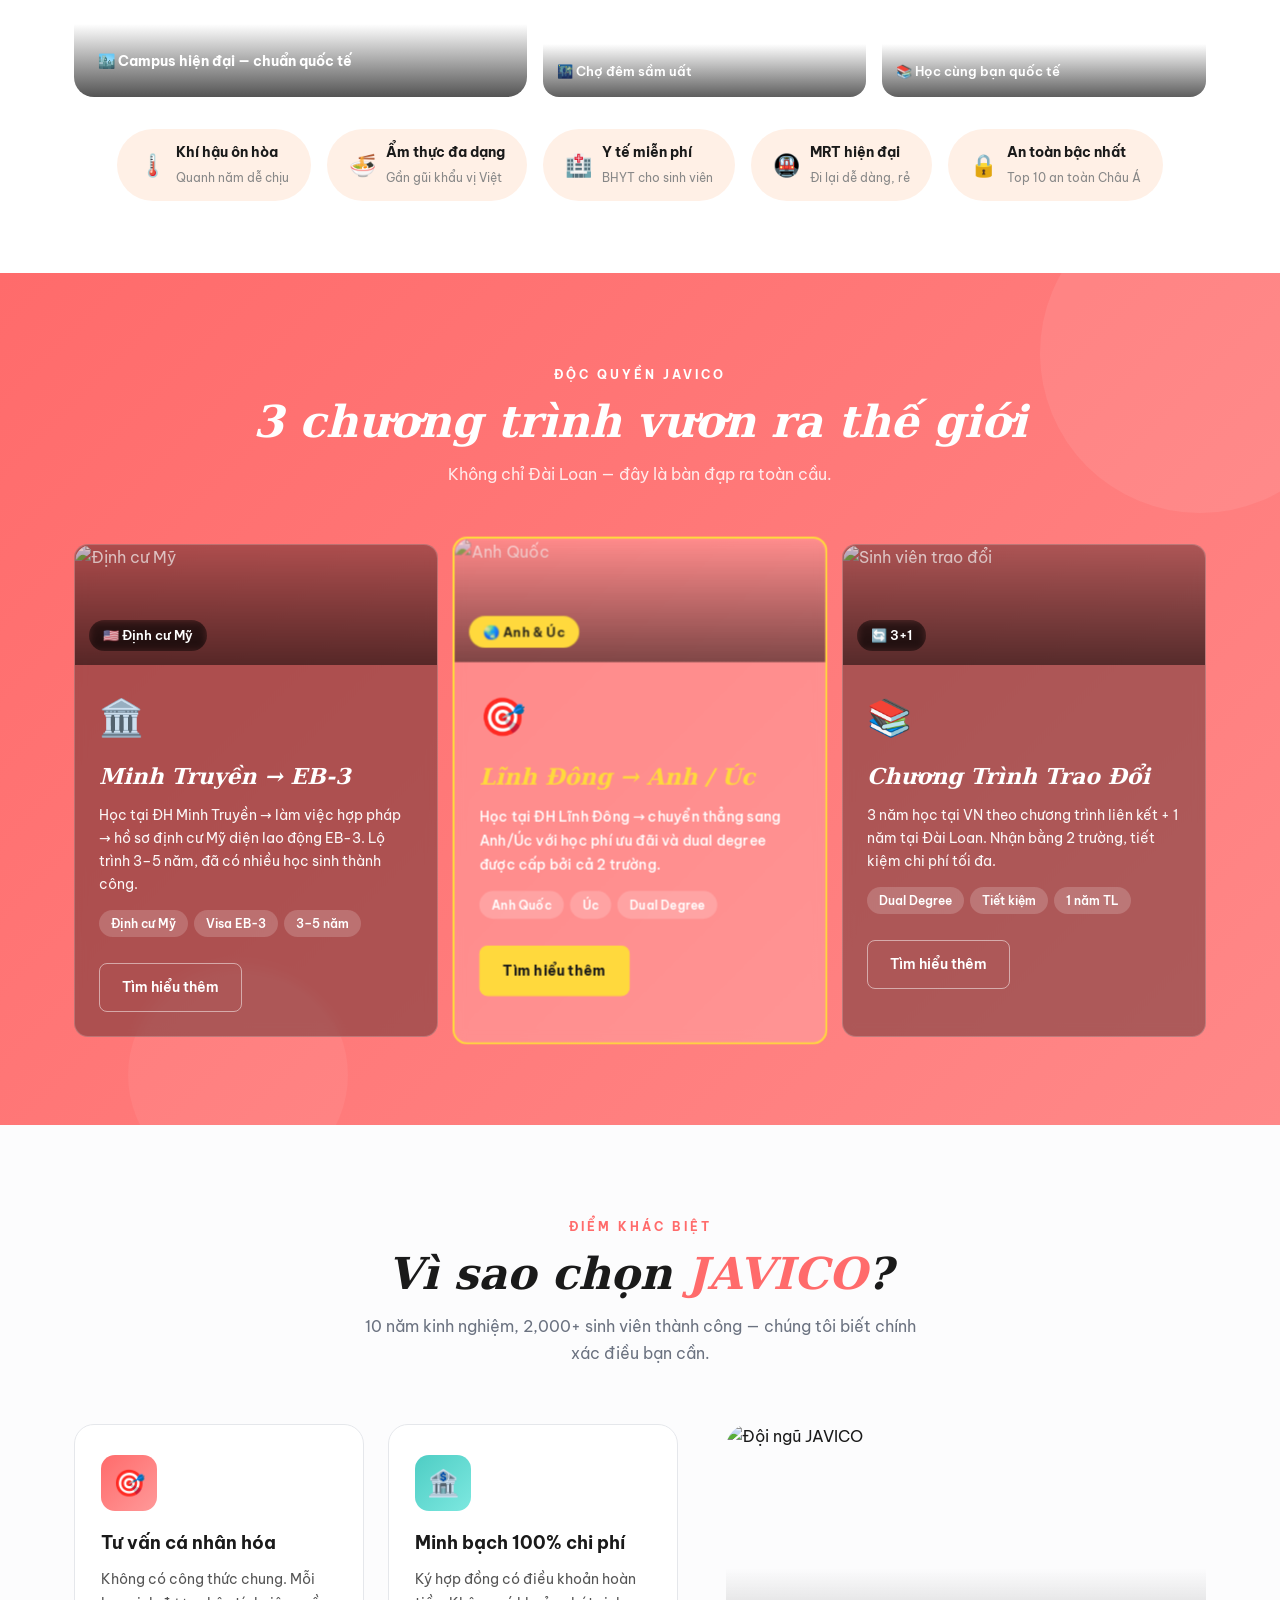
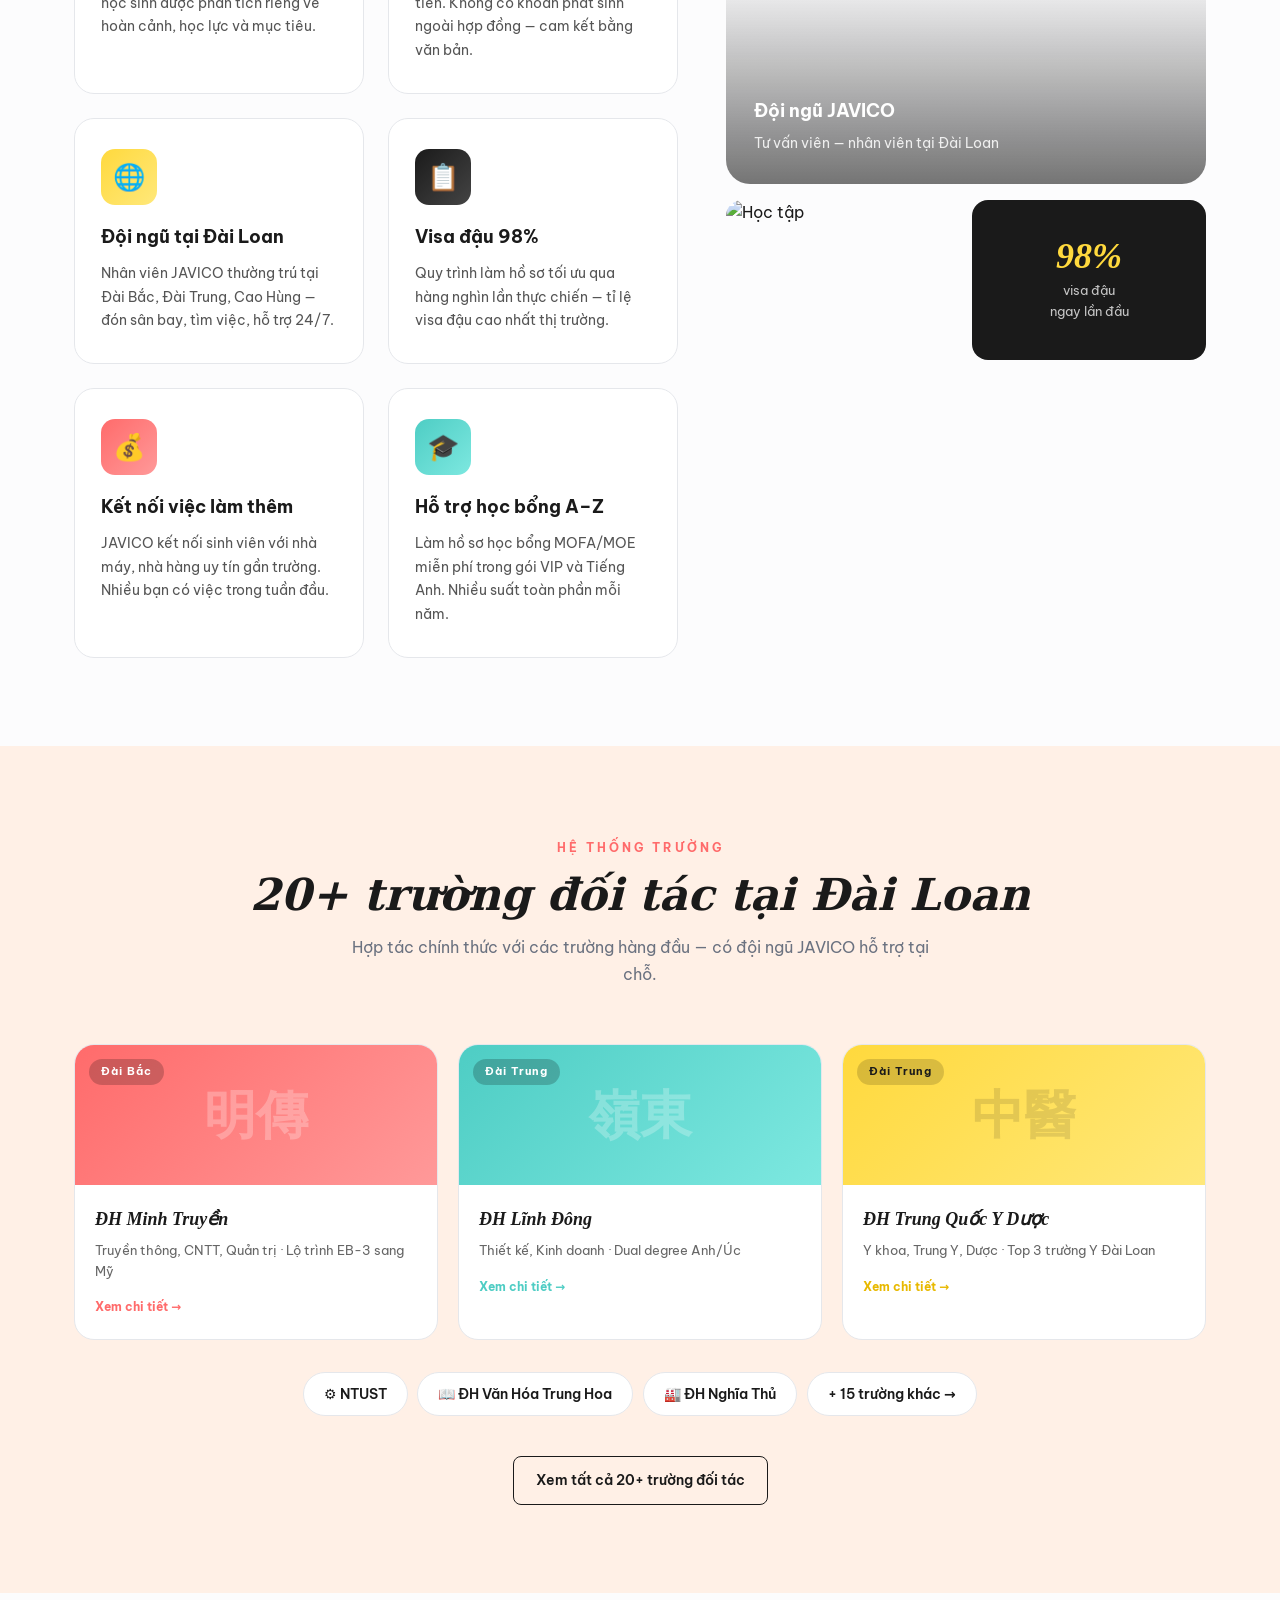
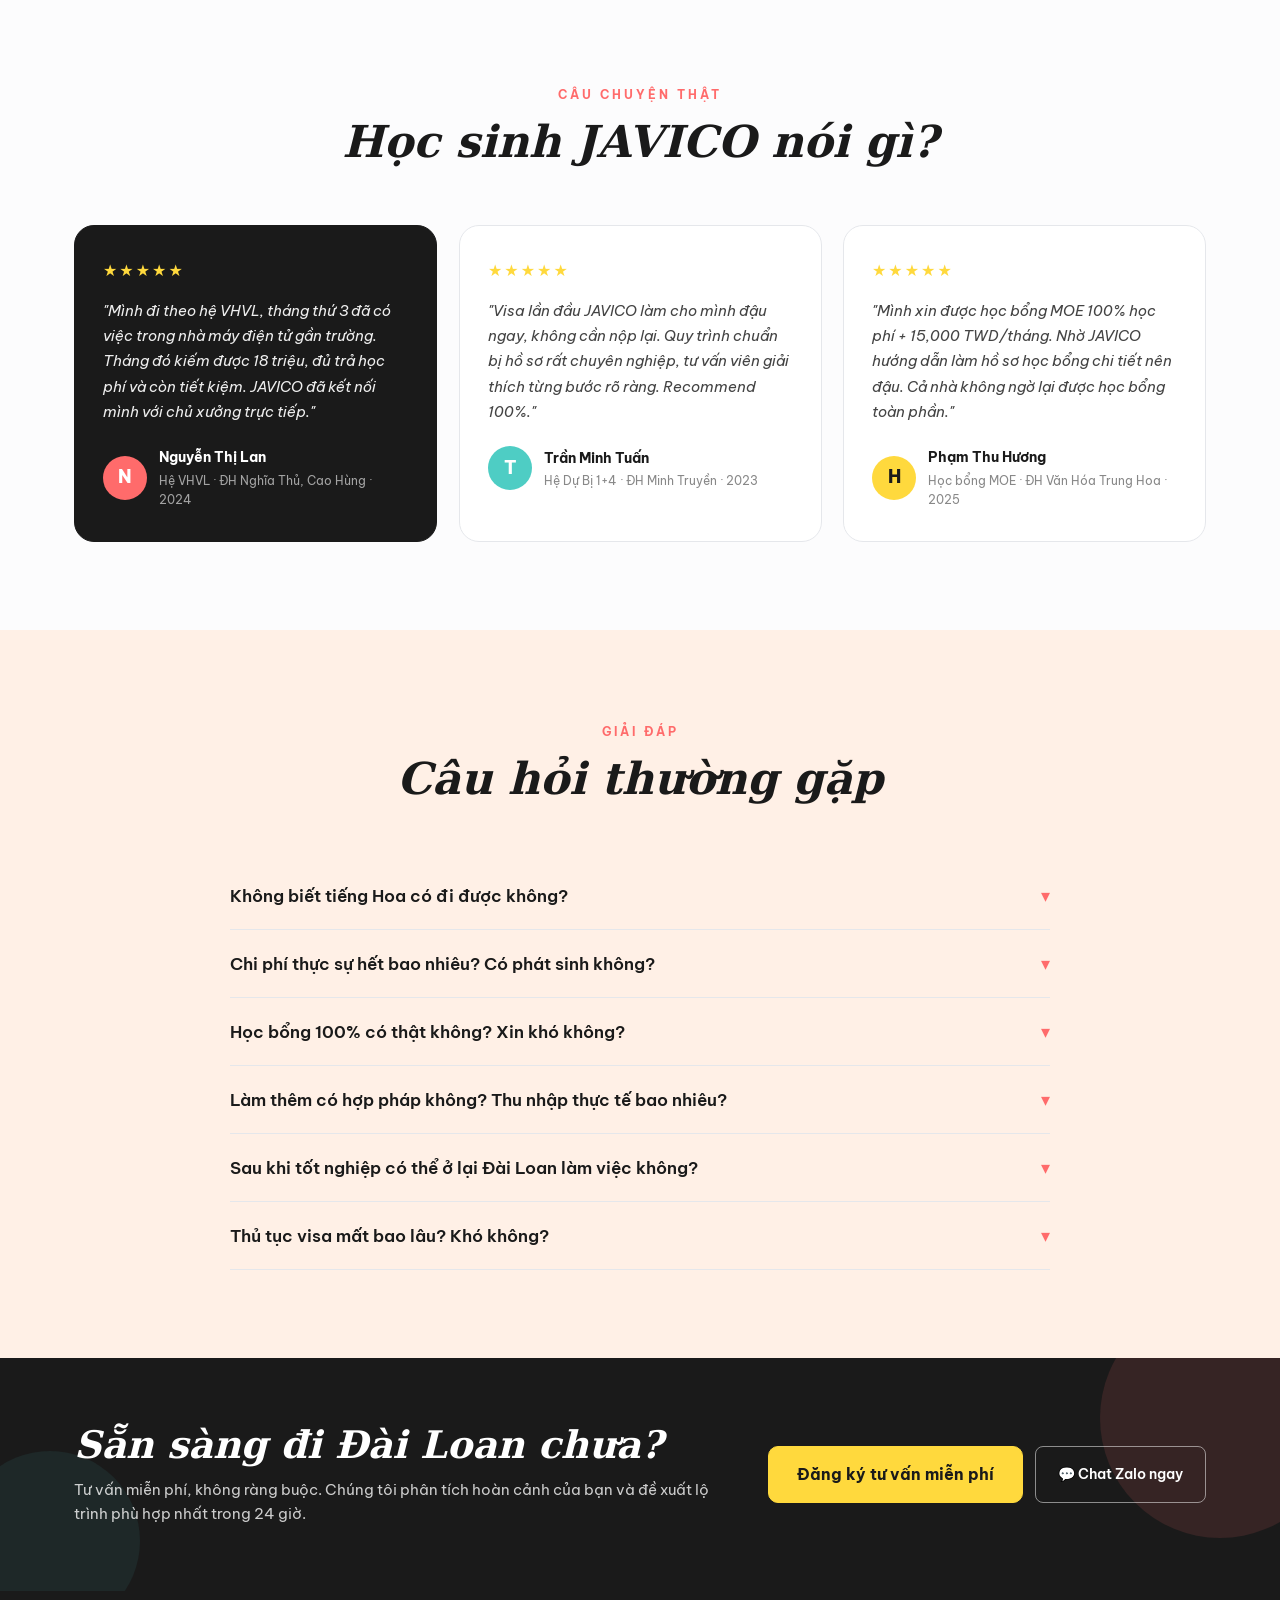
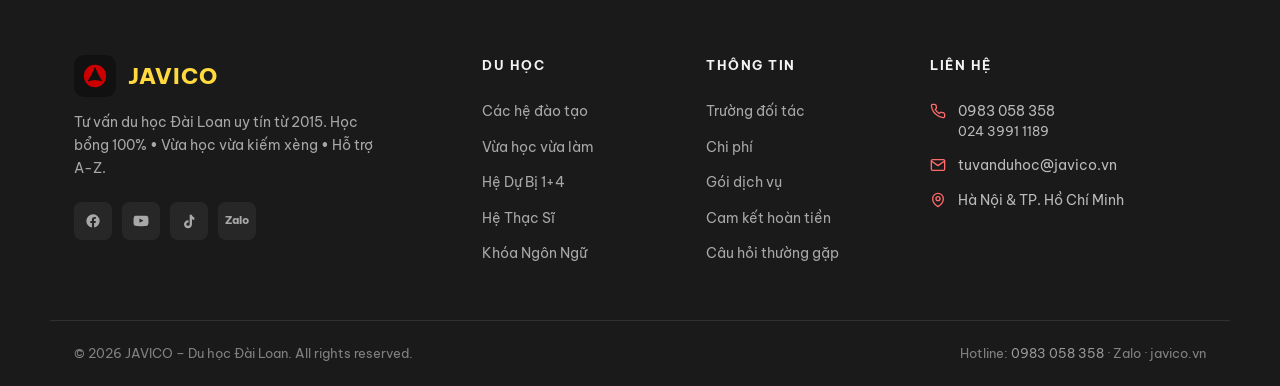
==== commit 39884a92: "fix: logo brand + gallery images + background sections" ====
--- a/index.html
+++ b/index.html
@@ -17,7 +17,9 @@
 <!-- ============================================================
      HERO
 ============================================================ -->
-<section class="hero">
+<section class="hero" style="position:relative;overflow:hidden;">
+  <!-- Background Taipei city at low opacity -->
+  <div style="position:absolute;inset:0;background:url('https://images.unsplash.com/photo-1470093851219-69951fcbb533?auto=format&fit=crop&w=1600&q=50') center/cover no-repeat;opacity:0.07;z-index:0;"></div>
   <div class="deco-circle deco-coral" aria-hidden="true"></div>
   <div class="deco-circle deco-mint"  aria-hidden="true"></div>
   <div class="deco-circle deco-yellow-sm" aria-hidden="true"></div>
@@ -249,7 +251,7 @@
       </div>
       <!-- 4 ảnh nhỏ -->
       <div style="border-radius:16px;overflow:hidden;position:relative;">
-        <img src="https://images.unsplash.com/photo-1523050854058-8df90110c9f1?auto=format&fit=crop&w=500&q=80" alt="Tốt nghiệp Đài Loan" loading="lazy" style="width:100%;height:100%;object-fit:cover;">
+        <img src="https://images.unsplash.com/photo-1627556704302-624286467c65?auto=format&fit=crop&w=500&q=80" alt="Tốt nghiệp Đài Loan" loading="lazy" style="width:100%;height:100%;object-fit:cover;">
         <div style="position:absolute;bottom:0;left:0;right:0;padding:14px;background:linear-gradient(to top,rgba(26,26,26,.7),transparent);">
           <span style="color:#fff;font-size:13px;font-weight:600;">🎓 Lễ tốt nghiệp</span>
         </div>
@@ -261,7 +263,7 @@
         </div>
       </div>
       <div style="border-radius:16px;overflow:hidden;position:relative;">
-        <img src="https://images.unsplash.com/photo-1513415277900-a62401e19be4?auto=format&fit=crop&w=500&q=80" alt="Đài Loan đêm" loading="lazy" style="width:100%;height:100%;object-fit:cover;">
+        <img src="https://images.unsplash.com/photo-1470093851219-69951fcbb533?auto=format&fit=crop&w=500&q=80" alt="Chợ đêm Đài Loan" loading="lazy" style="width:100%;height:100%;object-fit:cover;">
         <div style="position:absolute;bottom:0;left:0;right:0;padding:14px;background:linear-gradient(to top,rgba(26,26,26,.7),transparent);">
           <span style="color:#fff;font-size:13px;font-weight:600;">🌃 Chợ đêm sầm uất</span>
         </div>
@@ -303,7 +305,10 @@
 <!-- ============================================================
      3 CHƯƠNG TRÌNH ĐẶC BIỆT
 ============================================================ -->
-<section class="section section-special" id="dac-biet">
+<section class="section section-special" id="dac-biet" style="position:relative;overflow:hidden;">
+  <!-- Low-opacity background image -->
+  <div style="position:absolute;inset:0;background:url('https://images.unsplash.com/photo-1470093851219-69951fcbb533?auto=format&fit=crop&w=1600&q=60') center/cover no-repeat;opacity:0.13;z-index:0;"></div>
+  <div style="position:relative;z-index:1;">
   <div class="wrap">
     <div class="section-head section-head-light">
       <div class="section-label section-label-light">Độc quyền JAVICO</div>
@@ -312,33 +317,55 @@
     </div>
 
     <div class="special-grid">
-      <div class="special-card" style="background:rgba(0,0,0,.28);border:1px solid rgba(255,255,255,.2);">
-        <div class="special-badge">🇺🇸 Định cư Mỹ</div>
-        <div class="special-flag">🏛️</div>
-        <h3 style="font-size:22px;color:#fff;">Minh Truyền → EB-3</h3>
-        <p style="color:rgba(255,255,255,.95);">Học tại ĐH Minh Truyền → làm việc hợp pháp → hồ sơ định cư Mỹ diện lao động EB-3. Lộ trình 3–5 năm, đã có nhiều học sinh thành công.</p>
-        <div class="special-tags"><span>Định cư Mỹ</span><span>Visa EB-3</span><span>3–5 năm</span></div>
-        <a href="dang-ky.html" class="btn btn-outline-light" style="margin-top:20px;">Tìm hiểu thêm</a>
-      </div>
-
-      <div class="special-card" style="background:rgba(255,255,255,.22);border:2px solid var(--yellow);transform:scale(1.03);">
-        <div class="special-badge">🌏 Anh & Úc</div>
-        <div class="special-flag">🎯</div>
-        <h3 style="color:var(--yellow);font-size:22px;">Lĩnh Đông → Anh / Úc</h3>
-        <p style="color:#fff;font-weight:500;">Học tại ĐH Lĩnh Đông → chuyển thẳng sang Anh/Úc với học phí ưu đãi và dual degree được cấp bởi cả 2 trường.</p>
-        <div class="special-tags"><span>Anh Quốc</span><span>Úc</span><span>Dual Degree</span></div>
-        <a href="dang-ky.html" class="btn btn-yellow" style="margin-top:20px;">Tìm hiểu thêm</a>
-      </div>
-
-      <div class="special-card" style="background:rgba(0,0,0,.28);border:1px solid rgba(255,255,255,.2);">
-        <div class="special-badge">🔄 3+1</div>
-        <div class="special-flag">📚</div>
-        <h3 style="font-size:22px;color:#fff;">Chương Trình Trao Đổi</h3>
-        <p style="color:rgba(255,255,255,.95);">3 năm học tại VN theo chương trình liên kết + 1 năm tại Đài Loan. Nhận bằng 2 trường, tiết kiệm chi phí tối đa.</p>
-        <div class="special-tags"><span>Dual Degree</span><span>Tiết kiệm</span><span>1 năm TL</span></div>
-        <a href="dang-ky.html" class="btn btn-outline-light" style="margin-top:20px;">Tìm hiểu thêm</a>
-      </div>
-    </div>
+      <div class="special-card" style="background:rgba(0,0,0,.32);border:1px solid rgba(255,255,255,.2);overflow:hidden;padding:0;">
+        <div style="height:120px;position:relative;overflow:hidden;border-radius:16px 16px 0 0;">
+          <img src="https://images.unsplash.com/photo-1485738422979-f5c462d49f74?auto=format&fit=crop&w=600&q=70" alt="Định cư Mỹ" loading="lazy" style="width:100%;height:100%;object-fit:cover;opacity:.7;">
+          <div style="position:absolute;inset:0;background:linear-gradient(to bottom,transparent,rgba(0,0,0,.5));display:flex;align-items:flex-end;padding:14px;">
+            <div class="special-badge" style="margin:0;">🇺🇸 Định cư Mỹ</div>
+          </div>
+        </div>
+        <div style="padding:24px;">
+          <div class="special-flag">🏛️</div>
+          <h3 style="font-size:22px;color:#fff;">Minh Truyền → EB-3</h3>
+          <p style="color:rgba(255,255,255,.95);">Học tại ĐH Minh Truyền → làm việc hợp pháp → hồ sơ định cư Mỹ diện lao động EB-3. Lộ trình 3–5 năm, đã có nhiều học sinh thành công.</p>
+          <div class="special-tags"><span>Định cư Mỹ</span><span>Visa EB-3</span><span>3–5 năm</span></div>
+          <a href="dang-ky.html" class="btn btn-outline-light" style="margin-top:20px;">Tìm hiểu thêm</a>
+        </div>
+      </div>
+
+      <div class="special-card" style="background:rgba(255,255,255,.15);border:2px solid var(--yellow);transform:scale(1.03);overflow:hidden;padding:0;">
+        <div style="height:120px;position:relative;overflow:hidden;border-radius:16px 16px 0 0;">
+          <img src="https://images.unsplash.com/photo-1513635269975-59663e0ac1ad?auto=format&fit=crop&w=600&q=70" alt="Anh Quốc" loading="lazy" style="width:100%;height:100%;object-fit:cover;opacity:.65;">
+          <div style="position:absolute;inset:0;background:linear-gradient(to bottom,transparent,rgba(0,0,0,.5));display:flex;align-items:flex-end;padding:14px;">
+            <div class="special-badge" style="margin:0;background:var(--yellow);color:var(--black);">🌏 Anh & Úc</div>
+          </div>
+        </div>
+        <div style="padding:24px;">
+          <div class="special-flag">🎯</div>
+          <h3 style="color:var(--yellow);font-size:22px;">Lĩnh Đông → Anh / Úc</h3>
+          <p style="color:#fff;font-weight:500;">Học tại ĐH Lĩnh Đông → chuyển thẳng sang Anh/Úc với học phí ưu đãi và dual degree được cấp bởi cả 2 trường.</p>
+          <div class="special-tags"><span>Anh Quốc</span><span>Úc</span><span>Dual Degree</span></div>
+          <a href="dang-ky.html" class="btn btn-yellow" style="margin-top:20px;">Tìm hiểu thêm</a>
+        </div>
+      </div>
+
+      <div class="special-card" style="background:rgba(0,0,0,.32);border:1px solid rgba(255,255,255,.2);overflow:hidden;padding:0;">
+        <div style="height:120px;position:relative;overflow:hidden;border-radius:16px 16px 0 0;">
+          <img src="https://images.unsplash.com/photo-1541339907198-e08756dedf3f?auto=format&fit=crop&w=600&q=70" alt="Sinh viên trao đổi" loading="lazy" style="width:100%;height:100%;object-fit:cover;opacity:.7;">
+          <div style="position:absolute;inset:0;background:linear-gradient(to bottom,transparent,rgba(0,0,0,.5));display:flex;align-items:flex-end;padding:14px;">
+            <div class="special-badge" style="margin:0;">🔄 3+1</div>
+          </div>
+        </div>
+        <div style="padding:24px;">
+          <div class="special-flag">📚</div>
+          <h3 style="font-size:22px;color:#fff;">Chương Trình Trao Đổi</h3>
+          <p style="color:rgba(255,255,255,.95);">3 năm học tại VN theo chương trình liên kết + 1 năm tại Đài Loan. Nhận bằng 2 trường, tiết kiệm chi phí tối đa.</p>
+          <div class="special-tags"><span>Dual Degree</span><span>Tiết kiệm</span><span>1 năm TL</span></div>
+          <a href="dang-ky.html" class="btn btn-outline-light" style="margin-top:20px;">Tìm hiểu thêm</a>
+        </div>
+      </div>
+    </div>
+  </div>
   </div>
 </section>
 
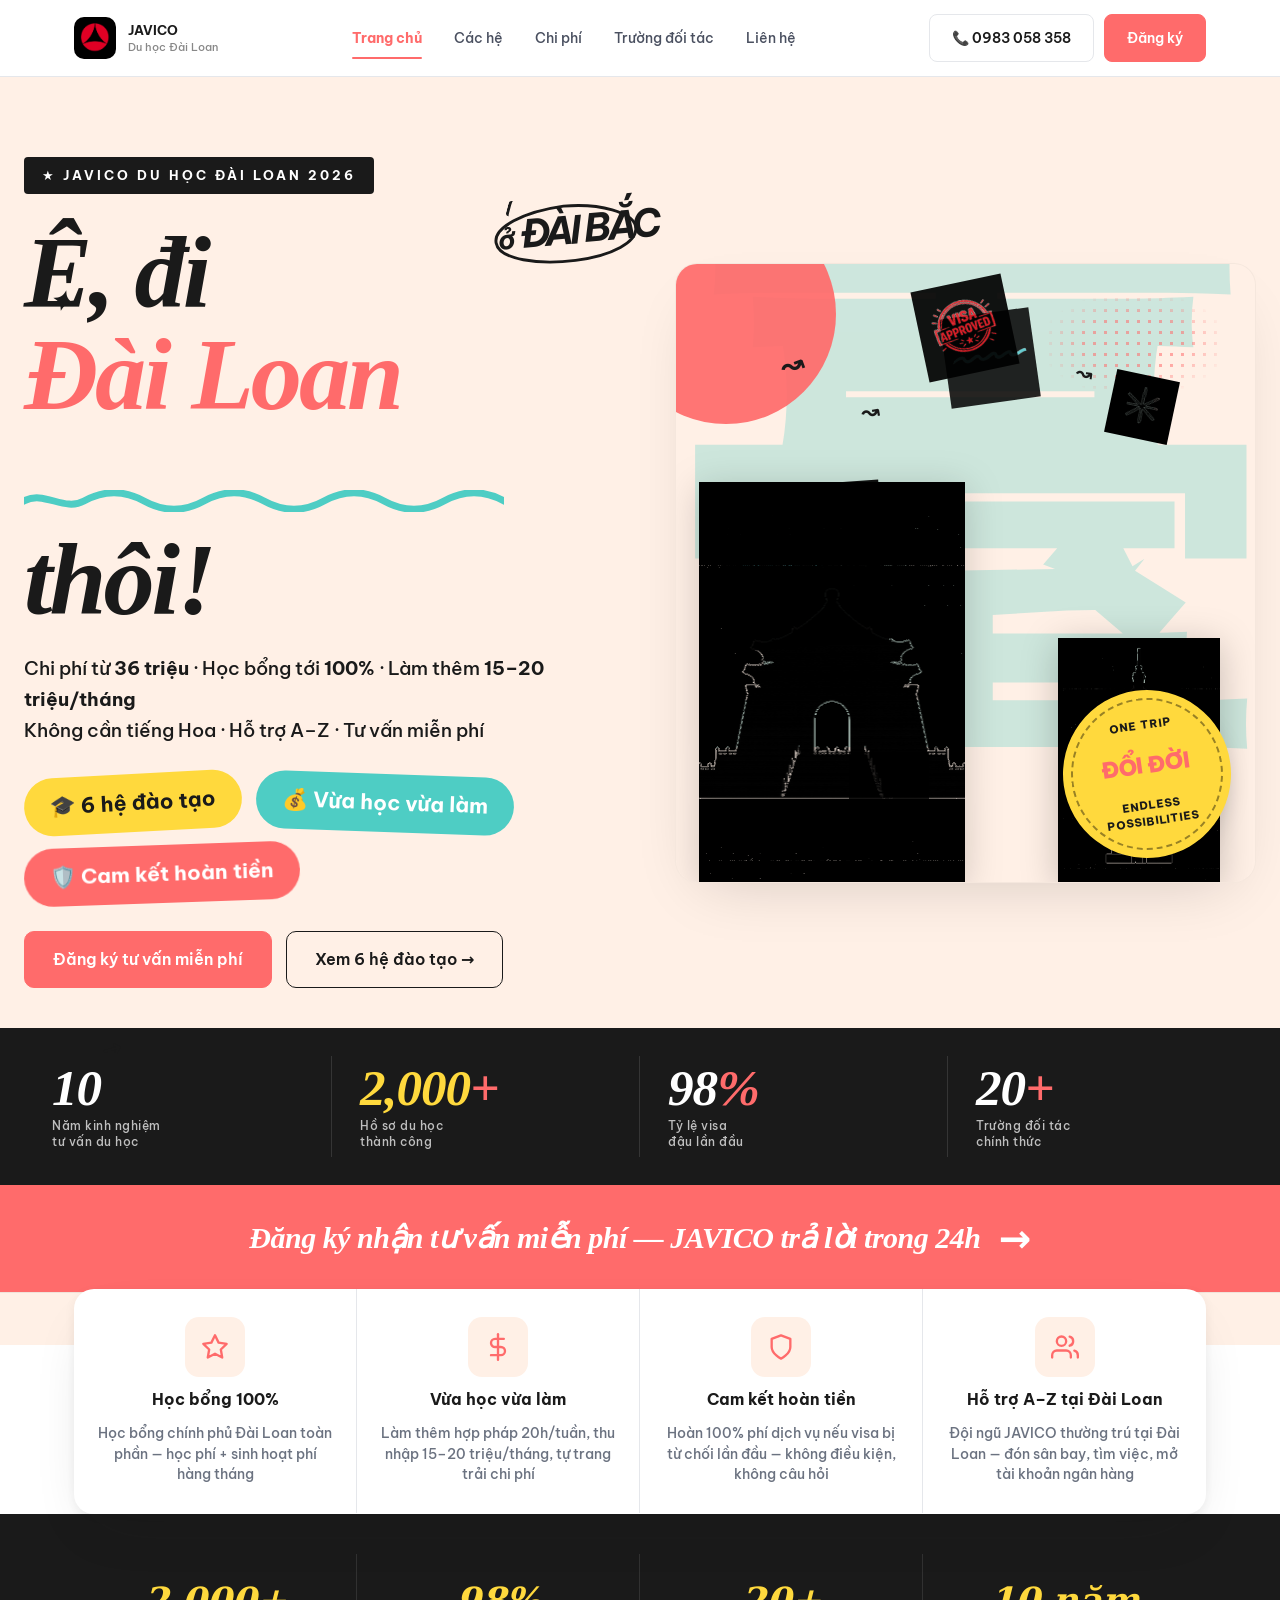
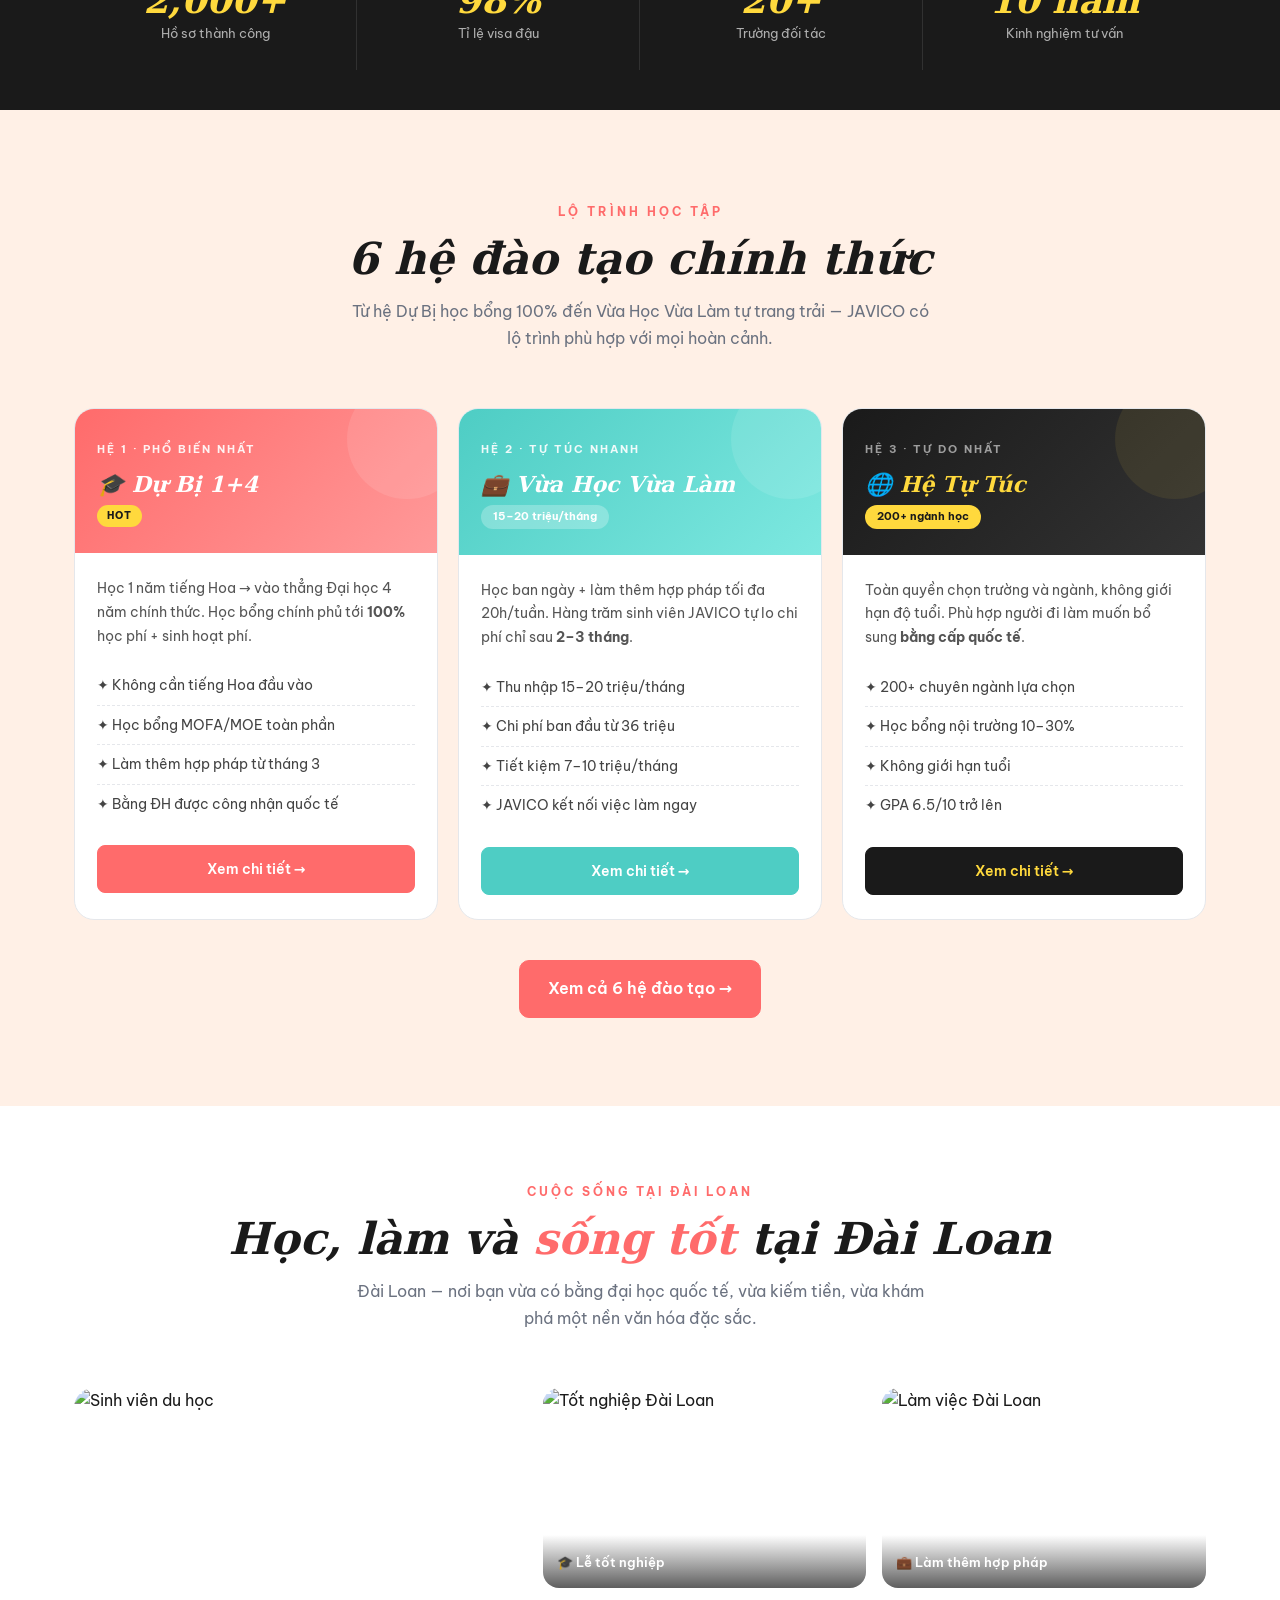
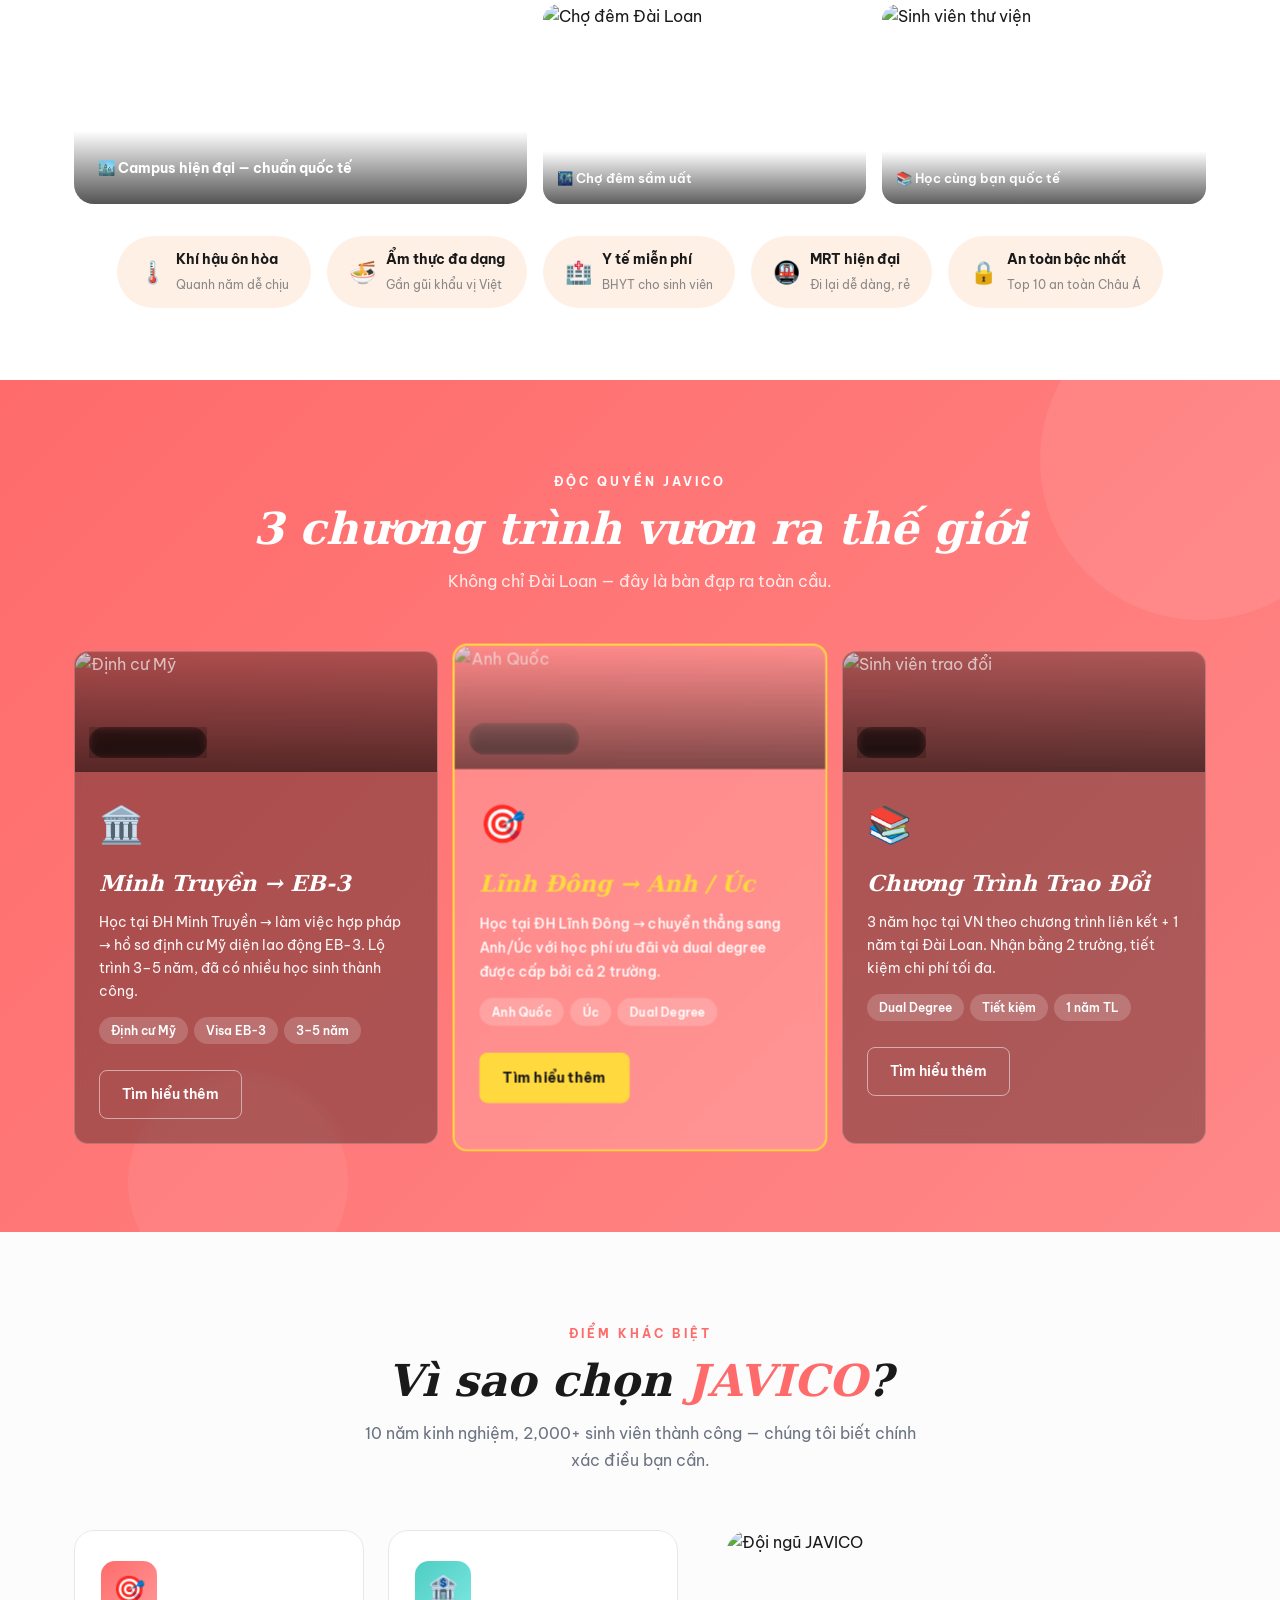
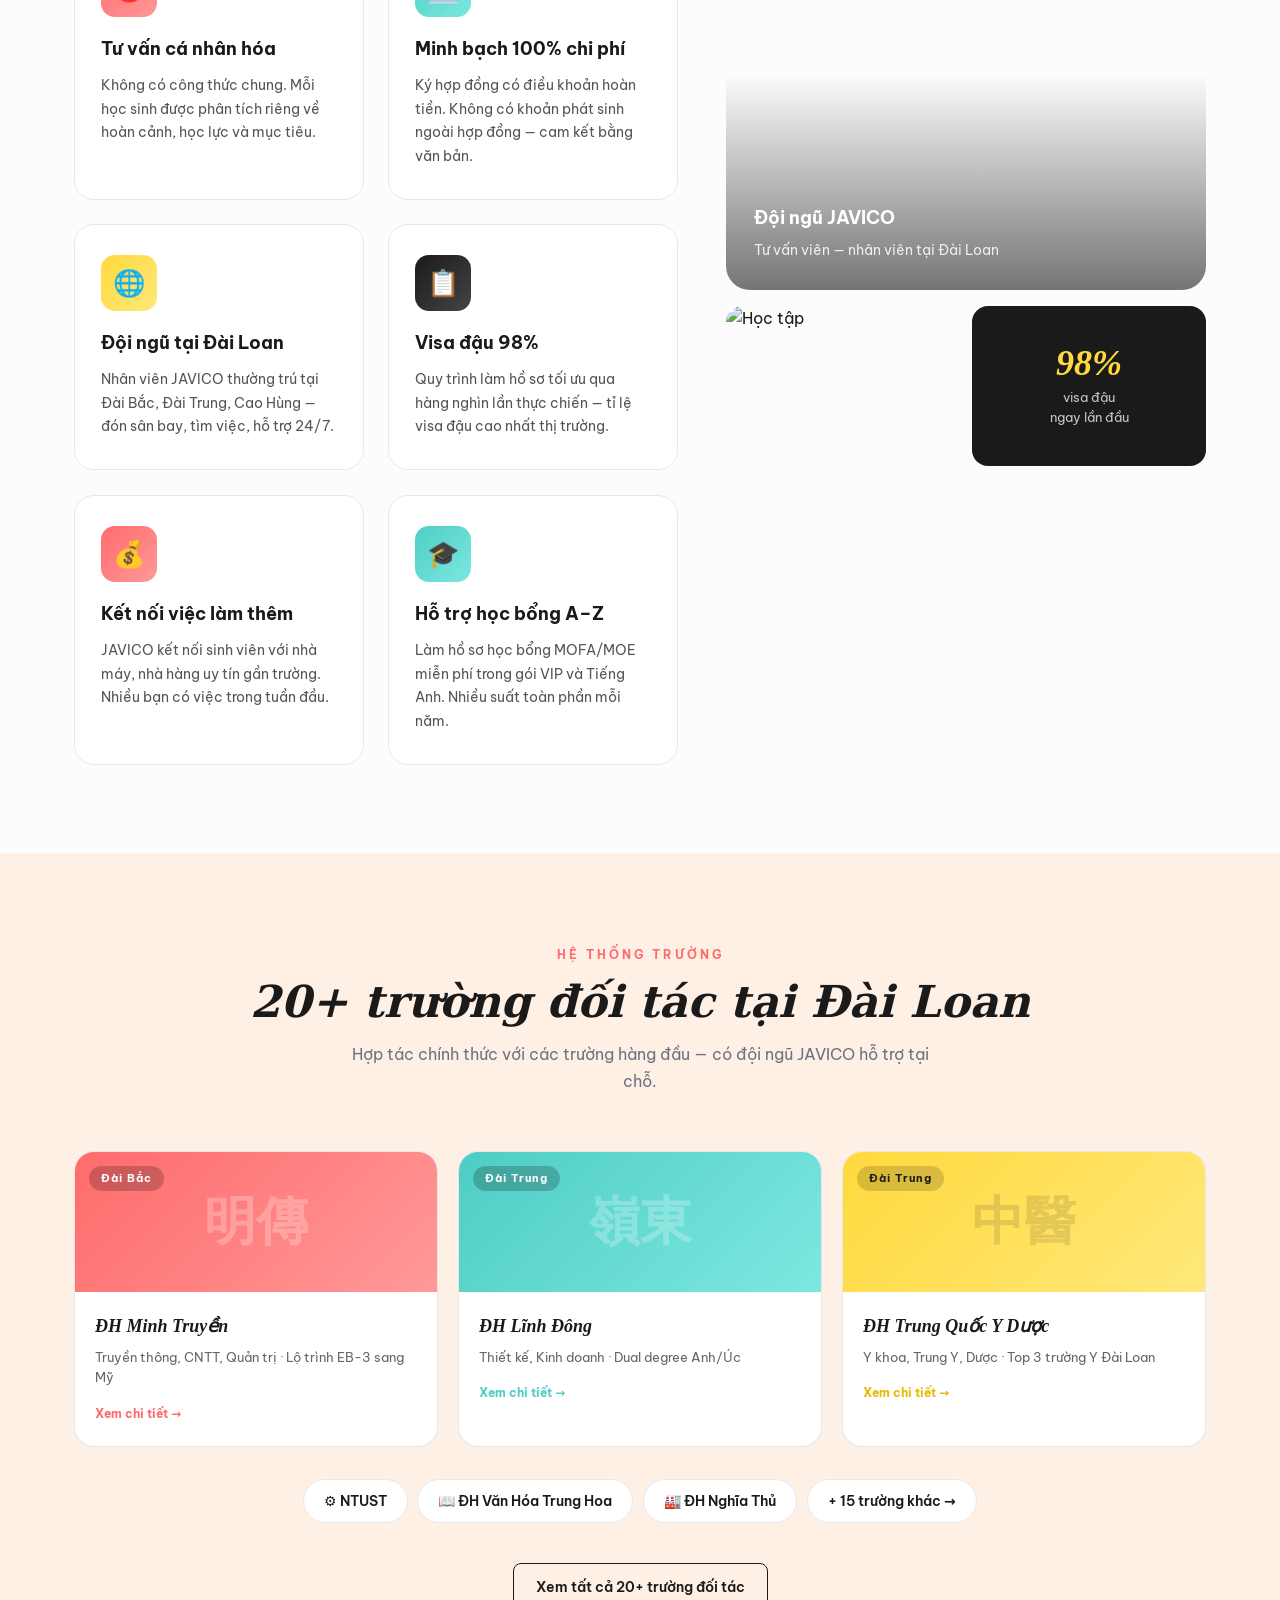
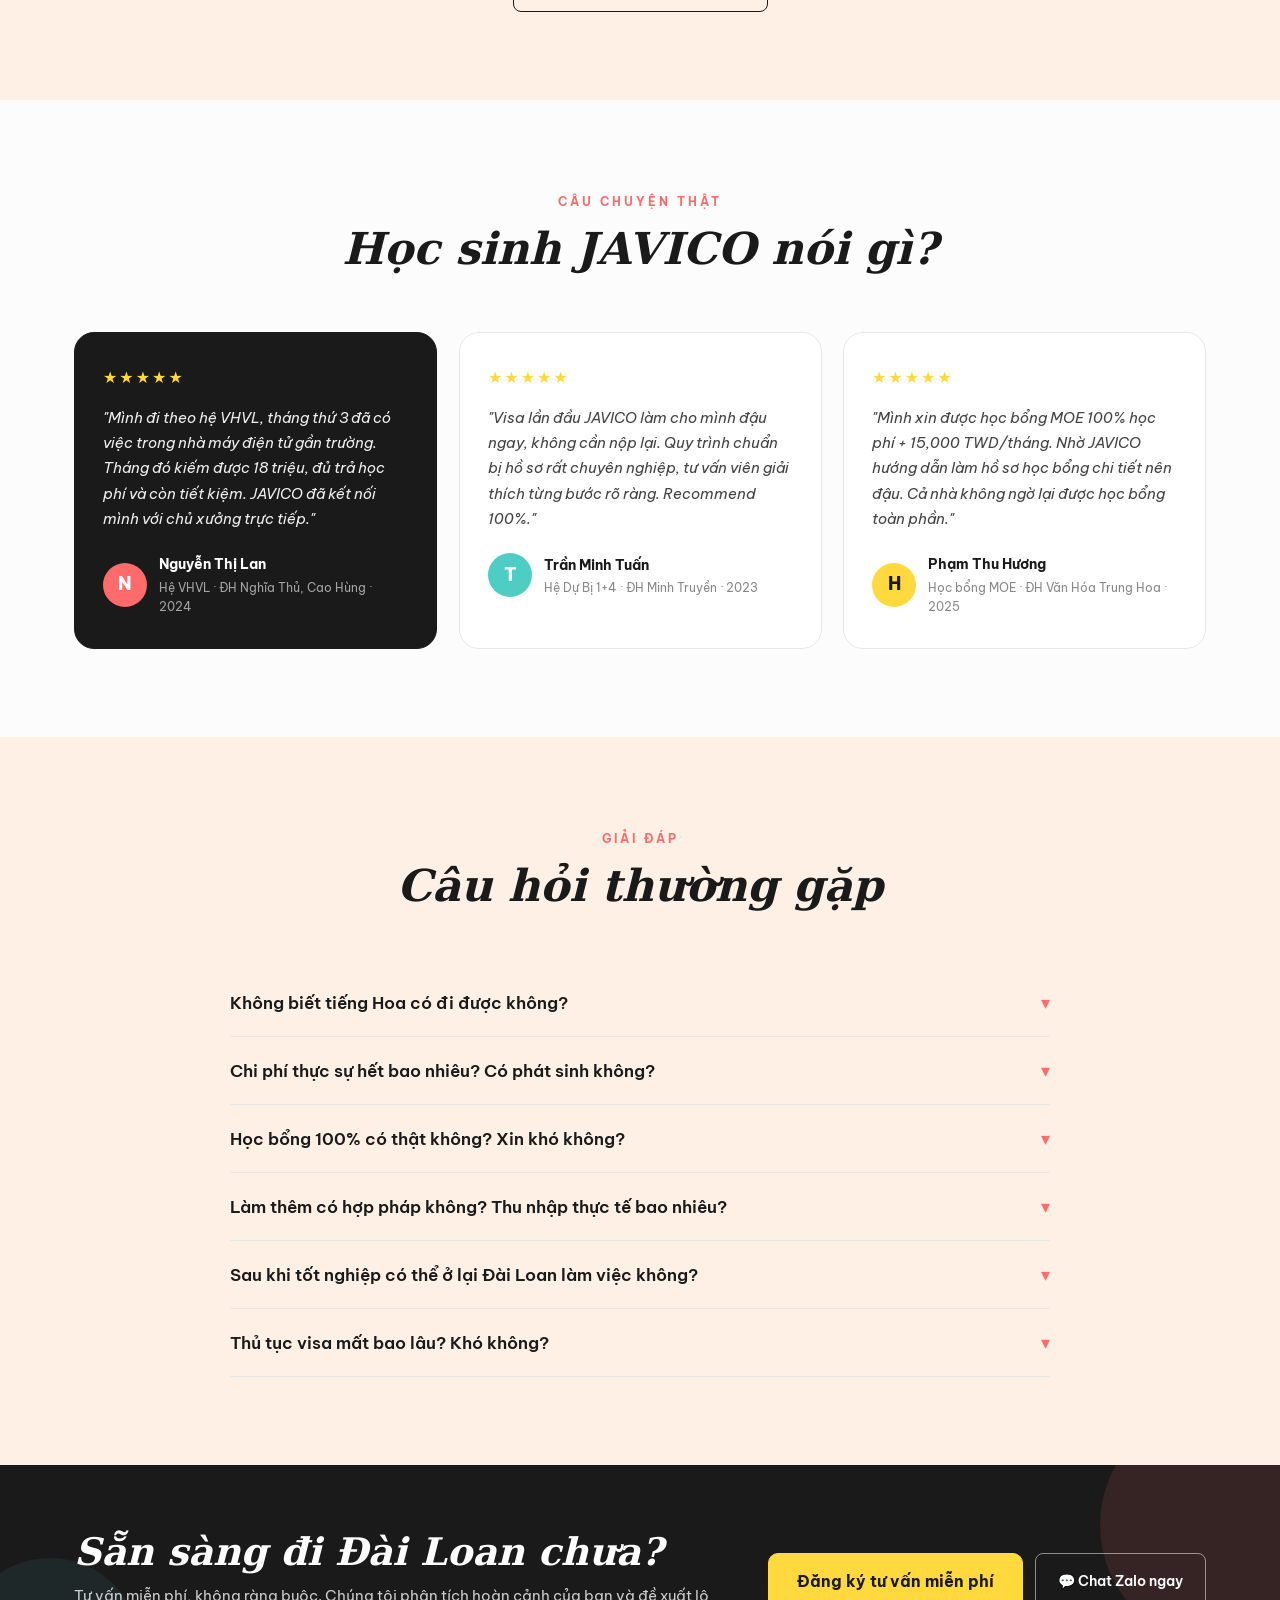
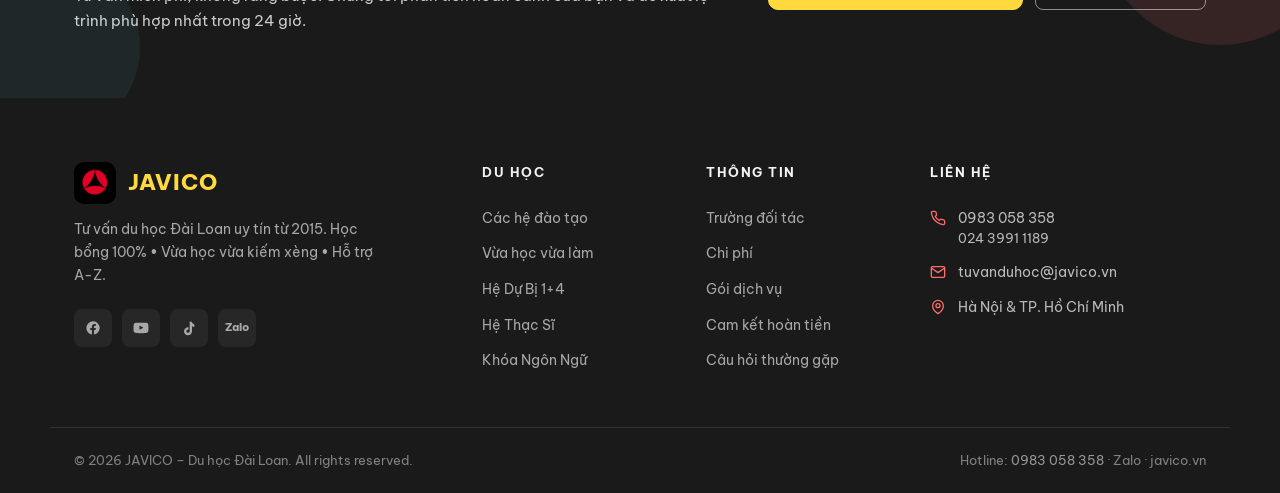
==== commit 3af3365c: "..." ====
--- a/index.html
+++ b/index.html
@@ -15,75 +15,129 @@
 <header id="site-nav" class="nav"></header>
 
 <!-- ============================================================
-     HERO
-============================================================ -->
-<section class="hero" style="position:relative;overflow:hidden;">
+     HERO — Editorial v3.0 (05/2026)  ·  2-column layout w/ real PNG assets
+============================================================ -->
+<section class="hero hero-editorial" style="position:relative;overflow:hidden;">
   <!-- Background Taipei city at low opacity -->
-  <div style="position:absolute;inset:0;background:url('https://images.unsplash.com/photo-1470093851219-69951fcbb533?auto=format&fit=crop&w=1600&q=50') center/cover no-repeat;opacity:0.07;z-index:0;"></div>
-  <div class="deco-circle deco-coral" aria-hidden="true"></div>
-  <div class="deco-circle deco-mint"  aria-hidden="true"></div>
+  <div class="hero-bg-img" aria-hidden="true"></div>
+
+  <!-- Sparse global deco -->
   <div class="deco-circle deco-yellow-sm" aria-hidden="true"></div>
   <div class="deco-circle deco-coral-sm" aria-hidden="true"></div>
-  <div class="deco-circle deco-yellow-br" aria-hidden="true"></div>
-
-  <div class="hero-inner">
-    <div class="badge-top">★ JAVICO DU HỌC ĐÀI LOAN 2026</div>
-
-    <h1 class="hero-title">
-      Ê, đi<br>
-      <em>Đài Loan</em>
-      <svg class="wavy-line" viewBox="0 0 480 22" fill="none" xmlns="http://www.w3.org/2000/svg" aria-hidden="true">
-        <path d="M0 11 q12-11 24 0 q12 11 24 0 q12-11 24 0 q12 11 24 0 q12-11 24 0 q12 11 24 0 q12-11 24 0 q12 11 24 0 q12-11 24 0 q12 11 24 0 q12-11 24 0 q12 11 24 0 q12-11 24 0 q12 11 24 0 q12-11 24 0 q12 11 24 0 q12-11 24 0 q12 11 24 0 q12-11 24 0 q12 11 24 0" stroke="#4ECDC4" stroke-width="7" stroke-linecap="round"/>
-      </svg>
-      thôi!
-    </h1>
-
-    <p class="hero-sub">
-      Chi phí từ <strong>36 triệu</strong> · Học bổng tới <strong>100%</strong> · Làm thêm <strong>15–20 triệu/tháng</strong><br>
-      Không cần tiếng Hoa · Hỗ trợ A–Z · Tư vấn miễn phí
-    </p>
-
-    <div class="stickers hero-stickers">
-      <span class="sticker sticker-yellow">🎓 6 hệ đào tạo</span>
-      <span class="sticker sticker-mint">💰 Vừa học vừa làm</span>
-      <span class="sticker sticker-coral">🛡️ Cam kết hoàn tiền</span>
-    </div>
-
-    <div class="hero-actions">
-      <a href="dang-ky.html" class="btn btn-primary btn-lg">Đăng ký tư vấn miễn phí</a>
-      <a href="cac-he.html" class="btn btn-outline-dark btn-lg">Xem 6 hệ đào tạo →</a>
-    </div>
-
-    <div class="hero-cards" style="display:grid;grid-template-columns:repeat(4,1fr);flex-wrap:nowrap;">
-      <div class="hero-card">
-        <span class="hc-icon">🏆</span>
-        <div>
-          <strong>10 năm kinh nghiệm</strong>
-          <span>Tư vấn từ 2015</span>
-        </div>
-      </div>
-      <div class="hero-card">
-        <span class="hc-icon">✅</span>
-        <div>
-          <strong>98% visa đậu</strong>
-          <span>2,000+ hồ sơ</span>
-        </div>
-      </div>
-      <div class="hero-card">
-        <span class="hc-icon">🌏</span>
-        <div>
-          <strong>20+ trường đối tác</strong>
-          <span>Hợp tác chính thức</span>
-        </div>
-      </div>
-      <div class="hero-card">
-        <span class="hc-icon">📞</span>
-        <div>
-          <strong>Hỗ trợ 24/7</strong>
-          <span>Tại Đài Loan</span>
-        </div>
-      </div>
-    </div>
+  <span class="hero-scribble s-1" aria-hidden="true">✦</span>
+  <span class="hero-scribble s-3" aria-hidden="true">↗</span>
+
+  <div class="hero-grid">
+
+    <!-- ===== LEFT: editorial text ===== -->
+    <div class="hero-text">
+      <div class="badge-top">★ JAVICO DU HỌC ĐÀI LOAN 2026</div>
+
+      <h1 class="hero-title editorial" style="position:relative;">
+        Ê, đi<br>
+        <em>Đài Loan</em>
+        <svg class="wavy-line wavy-line-smooth" viewBox="0 0 480 22" fill="none" xmlns="http://www.w3.org/2000/svg" aria-hidden="true">
+          <path d="M 0 11 C 20 0 40 22 60 11 S 100 0 120 11 S 160 22 180 11 S 220 0 240 11 S 280 22 300 11 S 340 0 360 11 S 400 22 420 11 S 460 0 480 11" stroke="#4ECDC4" stroke-width="7" stroke-linecap="round"/>
+        </svg>
+        thôi!
+
+        <!-- Hand-drawn annotation "ở ĐÀI BẮC" -->
+        <span class="hero-annot" style="top:-12px;right:-6%;">
+          <span class="pre">ở</span> ĐÀI BẮC
+          <svg viewBox="0 0 220 90" preserveAspectRatio="none">
+            <path d="M 110 7 C 55 10 12 28 14 50 C 16 74 70 86 120 84 C 170 82 208 66 206 44 C 204 24 160 7 110 7 Z" fill="none" stroke="#1A1A1A" stroke-width="4" stroke-linecap="round"/>
+          </svg>
+        </span>
+      </h1>
+
+      <p class="hero-sub">
+        Chi phí từ <strong>36 triệu</strong> · Học bổng tới <strong>100%</strong> · Làm thêm <strong>15–20 triệu/tháng</strong><br>
+        Không cần tiếng Hoa · Hỗ trợ A–Z · Tư vấn miễn phí
+      </p>
+
+      <div class="stickers hero-stickers">
+        <span class="sticker sticker-yellow">🎓 6 hệ đào tạo</span>
+        <span class="sticker sticker-mint">💰 Vừa học vừa làm</span>
+        <span class="sticker sticker-coral">🛡️ Cam kết hoàn tiền</span>
+      </div>
+
+      <div class="hero-actions">
+        <a href="dang-ky.html" class="btn btn-primary btn-lg">Đăng ký tư vấn miễn phí</a>
+        <a href="cac-he.html" class="btn btn-outline-dark btn-lg">Xem 6 hệ đào tạo →</a>
+      </div>
+    </div>
+
+    <!-- ===== RIGHT: editorial visual composition ===== -->
+    <div class="hero-visual" aria-hidden="true">
+      <!-- 臺 CJK stamp character backdrop -->
+      <span class="hv-stamp-char">臺</span>
+      <!-- Sun disk (coral) -->
+      <span class="hv-sun"></span>
+      <!-- Halftone dot pattern overlay -->
+      <span class="hv-halftone"></span>
+      <!-- Mint scribble doodle -->
+      <img class="hv-doodle hv-wavy" src="img/brand/doodle-wavyline-mint.png" alt="">
+      <!-- Asterisk doodle (coral) -->
+      <img class="hv-doodle hv-aster" src="img/brand/doodle-asterisk.png" alt="">
+      <!-- Squiggle doodle -->
+      <img class="hv-doodle hv-squiggle" src="img/brand/doodle-squiggle.png" alt="">
+      <!-- Curl doodle -->
+      <img class="hv-doodle hv-curl" src="img/brand/doodle-curl.png" alt="">
+      <!-- Dots cluster -->
+      <img class="hv-doodle hv-dots" src="img/brand/doodle-dots.png" alt="">
+      <!-- Chiang Kai-shek Memorial silhouette -->
+      <img class="hv-cks" src="img/brand/landmark-chiangkaishek.png" alt="">
+      <!-- Taipei 101 silhouette -->
+      <img class="hv-taipei101" src="img/brand/landmark-taipei101.png" alt="">
+      <!-- Birds / swallows (Unicode) -->
+      <span class="hv-bird b1">↝</span>
+      <span class="hv-bird b2">↝</span>
+      <span class="hv-bird b3">↝</span>
+      <!-- Yellow circle stamp -->
+      <div class="hero-circle-stamp hv-stamp">
+        ONE TRIP
+        <strong>ĐỔI ĐỜI</strong>
+        ENDLESS POSSIBILITIES
+      </div>
+      <!-- Visa approved stamp -->
+      <img class="hv-visa-stamp" src="img/brand/stamp-visa-approved.png" alt="">
+    </div>
+
+  </div>
+
+  <!-- ===== Full-width black stat panel ===== -->
+  <div class="hero-statbar">
+    <div class="hero-statbar-inner">
+      <div class="hs-card">
+        <strong>10</strong>
+        <span>Năm kinh nghiệm<br>tư vấn du học</span>
+      </div>
+      <div class="hs-card hs-card-accent">
+        <strong>2,000<em>+</em></strong>
+        <span>Hồ sơ du học<br>thành công</span>
+      </div>
+      <div class="hs-card">
+        <strong>98<em>%</em></strong>
+        <span>Tỷ lệ visa<br>đậu lần đầu</span>
+      </div>
+      <div class="hs-card">
+        <strong>20<em>+</em></strong>
+        <span>Trường đối tác<br>chính thức</span>
+      </div>
+    </div>
+  </div>
+
+  <!-- ===== Coral CTA banner ===== -->
+  <a href="dang-ky.html" class="hero-cta-banner">
+    <span class="hcb-text">Đăng ký nhận tư vấn miễn phí — JAVICO trả lời trong 24h</span>
+    <span class="hcb-arrow" aria-hidden="true">→</span>
+  </a>
+
+  <!-- ===== Footer metadata ===== -->
+  <div class="hero-footmeta">
+    <span>📅 Tuyển sinh kỳ 9/2026 · 3/2027</span>
+    <span>📍 VP Hà Nội · TP.HCM · Đài Bắc</span>
+    <span>🌐 javico.vn · 0983 058 358</span>
   </div>
 </section>
 
--- a/css/style.css
+++ b/css/style.css
@@ -1907,3 +1907,487 @@
   .testi-card { padding: 24px 20px; }
   .price-card { padding: 28px 22px; }
 }
+
+/* =====================================================
+   EDITORIAL ENHANCEMENTS — v2.1 (05/2026)
+   Bổ sung motif editorial cho hero & các section trọng tâm.
+   Tham chiếu: /templates/key-visual.html
+   ===================================================== */
+
+/* ---- 1. Hero stamp character 臺 (CJK backdrop) ---- */
+.hero-stamp-char {
+  position: absolute;
+  top: -40px; right: 4%;
+  font-family: 'Noto Serif TC', 'Songti SC', 'STSong', serif;
+  font-weight: 900;
+  color: var(--mint);
+  font-size: clamp(360px, 48vw, 620px);
+  line-height: 1;
+  opacity: .35;
+  z-index: 1;
+  user-select: none;
+  pointer-events: none;
+}
+.hero-stamp-overlay {
+  position: absolute;
+  top: -40px; right: 4%;
+  width: clamp(360px, 48vw, 620px);
+  height: clamp(360px, 48vw, 620px);
+  background-image: radial-gradient(circle at center, var(--cream) 1.4px, transparent 1.8px);
+  background-size: 10px 10px;
+  opacity: .5;
+  z-index: 1;
+  pointer-events: none;
+}
+
+/* ---- 2. Halftone dot patterns ---- */
+.hero-halftone {
+  position: absolute;
+  color: var(--coral);
+  opacity: .5;
+  background-image: radial-gradient(circle at center, currentColor 1.4px, transparent 1.7px);
+  background-size: 14px 14px;
+  -webkit-mask-image: radial-gradient(ellipse at center, #000 35%, transparent 75%);
+          mask-image: radial-gradient(ellipse at center, #000 35%, transparent 75%);
+  z-index: 1;
+  pointer-events: none;
+}
+.hero-halftone.tm { top: 32px; left: clamp(280px, 30%, 460px); width: 280px; height: 130px; }
+.hero-halftone.br { bottom: 32px; right: clamp(220px, 24%, 380px); width: 240px; height: 110px; opacity: .42; }
+
+/* ---- 3. Hand-drawn annotation "ở ĐÀI BẮC" ---- */
+.hero-annot {
+  position: absolute;
+  font-family: 'Caveat', 'Be Vietnam Pro', cursive;
+  font-weight: 700;
+  color: var(--ink);
+  font-size: clamp(28px, 3vw, 44px);
+  line-height: 1;
+  transform: rotate(-5deg);
+  z-index: 6;
+  pointer-events: none;
+}
+.hero-annot .pre { font-size: .7em; font-style: italic; margin-right: 4px; }
+.hero-annot svg {
+  position: absolute;
+  inset: -10px -16px -16px -12px;
+  width: calc(100% + 28px); height: calc(100% + 26px);
+  pointer-events: none;
+}
+.hero-annot::before {
+  content: '';
+  position: absolute;
+  top: -14px; left: 12px;
+  width: 12px; height: 16px;
+  border-left: 3px solid var(--ink);
+  border-radius: 4px;
+  transform: rotate(20deg);
+}
+
+/* ---- 4. Editorial scribbles (asterisks + arrows) ---- */
+.hero-scribble {
+  position: absolute;
+  color: var(--ink);
+  font-family: 'Caveat', cursive;
+  font-weight: 700;
+  z-index: 5;
+  pointer-events: none;
+  user-select: none;
+}
+.hero-scribble.s-1 { top: 16%; left: 4%; font-size: 28px; transform: rotate(15deg); }
+.hero-scribble.s-2 { top: 30%; right: 28%; font-size: 24px; color: var(--coral); transform: rotate(-20deg); }
+.hero-scribble.s-3 { bottom: 22%; left: 8%; font-size: 22px; transform: rotate(30deg); }
+
+/* ---- 5. Smoother hand-drawn wavy (replaces the zigzag) ---- */
+.wavy-line-smooth {
+  display: inline-block;
+  width: 100%; max-width: 480px; height: 22px;
+  margin: -4px 0 0;
+}
+
+/* ---- 6. Yellow circle stamp tagline ---- */
+.hero-circle-stamp {
+  position: absolute;
+  width: 180px; height: 180px;
+  background: var(--yellow); color: var(--ink);
+  border-radius: 50%;
+  display: grid; place-items: center;
+  text-align: center;
+  transform: rotate(-8deg);
+  font-family: var(--font-sans);
+  font-weight: 800;
+  text-transform: uppercase;
+  letter-spacing: 1px;
+  font-size: 12px;
+  line-height: 1.4;
+  padding: 24px;
+  z-index: 7;
+}
+.hero-circle-stamp::before {
+  content: '';
+  position: absolute; inset: 8px;
+  border: 2px dashed rgba(0,0,0,.4);
+  border-radius: 50%;
+}
+.hero-circle-stamp strong {
+  display: block;
+  color: var(--coral);
+  margin-top: 4px;
+  font-weight: 900;
+  font-size: 14px;
+}
+
+/* ---- 7. Display headline italic (heavier, condensed) ---- */
+.hero-title.editorial {
+  font-family: 'Playfair Display', Georgia, serif;
+  font-style: italic;
+  font-weight: 800;
+  letter-spacing: -2px;
+}
+.hero-title.editorial em { font-style: italic; }
+
+/* ---- Responsive guardrails for editorial overlays (v2.1 legacy) ---- */
+@media (max-width: 768px) {
+  .hero-stamp-char,
+  .hero-stamp-overlay { opacity: .22; right: -10%; }
+  .hero-halftone.br { display: none; }
+  .hero-annot { display: none; }
+  .hero-circle-stamp { display: none; }
+  .hero-scribble.s-2 { display: none; }
+}
+@media (max-width: 480px) {
+  .hero-halftone { display: none; }
+  .hero-scribble { display: none; }
+}
+
+/* =====================================================
+   HERO EDITORIAL v3.0 — 2-column layout w/ PNG assets
+   Reference: JAVICO 2026 — CONNECT/COLLABORATE/CREATE FUTURE
+   ===================================================== */
+
+/* Background Taipei silhouette (very subtle) */
+.hero-editorial { padding: 0; }
+.hero-editorial .hero-bg-img {
+  position: absolute; inset: 0;
+  background: url('https://images.unsplash.com/photo-1470093851219-69951fcbb533?auto=format&fit=crop&w=1600&q=50') center/cover no-repeat;
+  opacity: .05;
+  z-index: 0;
+}
+
+/* === Main 2-col grid === */
+.hero-editorial .hero-grid {
+  position: relative; z-index: 2;
+  max-width: 1280px;
+  margin: 0 auto;
+  padding: 80px var(--gap) 40px;
+  display: grid;
+  grid-template-columns: 1.05fr 1fr;
+  gap: 40px;
+  align-items: center;
+}
+
+/* === Left column === */
+.hero-editorial .hero-text {
+  position: relative;
+  padding-right: 12px;
+}
+.hero-editorial .hero-text .badge-top { margin-bottom: 28px; }
+.hero-editorial .hero-title {
+  font-size: clamp(54px, 8vw, 124px);
+  letter-spacing: -3px;
+  line-height: 1.0;
+}
+.hero-editorial .hero-sub {
+  font-size: clamp(16px, 1.5vw, 20px);
+  margin: 22px 0 28px;
+}
+.hero-editorial .hero-stickers { margin-bottom: 28px; }
+
+/* === Right column — visual composition === */
+.hero-visual {
+  position: relative;
+  height: clamp(440px, 56vw, 620px);
+  background: var(--cream);
+  border-radius: 22px;
+  overflow: hidden;
+  border: 1px solid rgba(0,0,0,.04);
+  box-shadow: 0 24px 60px -28px rgba(0,0,0,.18);
+}
+
+/* 臺 stamp character (huge, mint, behind everything) */
+.hv-stamp-char {
+  position: absolute;
+  top: -8%; left: 50%;
+  transform: translateX(-50%);
+  font-family: 'Noto Serif TC', 'Songti SC', 'STSong', serif;
+  font-weight: 900;
+  color: var(--mint);
+  font-size: clamp(380px, 60vw, 580px);
+  line-height: 1;
+  opacity: .28;
+  z-index: 1;
+  user-select: none;
+  pointer-events: none;
+}
+
+/* Sun disk — coral circle top-left */
+.hv-sun {
+  position: absolute;
+  top: -60px; left: -60px;
+  width: 220px; height: 220px;
+  background: var(--coral);
+  border-radius: 50%;
+  opacity: .92;
+  z-index: 2;
+}
+
+/* Halftone overlay top-right corner of visual */
+.hv-halftone {
+  position: absolute;
+  top: 30px; right: 30px;
+  width: 180px; height: 100px;
+  color: var(--coral);
+  background-image: radial-gradient(circle at center, currentColor 1.5px, transparent 1.8px);
+  background-size: 11px 11px;
+  -webkit-mask-image: radial-gradient(ellipse at center, #000 40%, transparent 75%);
+          mask-image: radial-gradient(ellipse at center, #000 40%, transparent 75%);
+  opacity: .55;
+  z-index: 3;
+}
+
+/* Doodles (decorative PNGs) */
+.hv-doodle {
+  position: absolute;
+  pointer-events: none;
+  user-select: none;
+  z-index: 4;
+}
+.hv-wavy {
+  bottom: 38%; left: 8%;
+  width: 28%; max-width: 220px;
+  transform: rotate(-4deg);
+  opacity: .92;
+}
+.hv-aster {
+  top: 18%; right: 14%;
+  width: 64px; height: 64px;
+  transform: rotate(12deg);
+}
+.hv-squiggle {
+  top: 8%; right: 38%;
+  width: 90px; height: auto;
+  transform: rotate(-8deg);
+  opacity: .85;
+}
+.hv-curl {
+  bottom: 14%; right: 8%;
+  width: 110px; height: auto;
+  transform: rotate(8deg);
+  opacity: .9;
+}
+.hv-dots {
+  bottom: 8%; left: 30%;
+  width: 80px; height: auto;
+  opacity: .8;
+}
+
+/* Landmarks */
+.hv-cks {
+  position: absolute;
+  bottom: 0; left: 4%;
+  width: 46%; max-width: 280px;
+  height: auto;
+  z-index: 5;
+  filter: drop-shadow(0 6px 18px rgba(0,0,0,.18));
+}
+.hv-taipei101 {
+  position: absolute;
+  bottom: 0; right: 6%;
+  width: 28%; max-width: 170px;
+  height: auto;
+  z-index: 5;
+  filter: drop-shadow(0 6px 18px rgba(0,0,0,.22));
+}
+
+/* Birds */
+.hv-bird {
+  position: absolute;
+  font-family: var(--font-sans);
+  color: var(--ink);
+  font-size: 28px; font-weight: 900;
+  z-index: 6;
+  user-select: none;
+  pointer-events: none;
+  line-height: 1;
+}
+.hv-bird.b1 { top: 14%; left: 18%; transform: rotate(-20deg); }
+.hv-bird.b2 { top: 22%; left: 32%; transform: rotate(-10deg); font-size: 22px; }
+.hv-bird.b3 { top: 16%; right: 28%; transform: rotate(8deg); font-size: 20px; }
+
+/* Yellow circle stamp positioned bottom-right inside visual */
+.hero-editorial .hv-stamp {
+  position: absolute;
+  bottom: 24px; right: 24px;
+  width: 168px; height: 168px;
+  font-size: 11px;
+  z-index: 8;
+  padding: 22px;
+  line-height: 1.45;
+  box-shadow: 0 10px 28px -12px rgba(0,0,0,.25);
+}
+.hero-editorial .hv-stamp strong {
+  font-size: 22px;
+  letter-spacing: 0;
+  display: block;
+  margin: 4px 0;
+}
+
+/* Visa-approved stamp */
+.hv-visa-stamp {
+  position: absolute;
+  top: 18px; left: 50%;
+  transform: translateX(-50%) rotate(-12deg);
+  width: 92px; height: auto;
+  z-index: 7;
+  opacity: .92;
+}
+
+/* === Full-width black stat bar === */
+.hero-statbar {
+  position: relative; z-index: 2;
+  background: var(--black);
+  color: #fff;
+  margin-top: 0;
+}
+.hero-statbar-inner {
+  max-width: 1280px;
+  margin: 0 auto;
+  padding: 28px var(--gap);
+  display: grid;
+  grid-template-columns: repeat(4, 1fr);
+  gap: 0;
+}
+.hs-card {
+  padding: 6px 28px;
+  border-right: 1px solid rgba(255,255,255,.12);
+  display: flex; flex-direction: column; gap: 4px;
+}
+.hs-card:last-child { border-right: 0; }
+.hs-card strong {
+  font-family: 'Playfair Display', Georgia, serif;
+  font-style: italic;
+  font-weight: 800;
+  font-size: clamp(36px, 4vw, 56px);
+  line-height: 1;
+  color: #fff;
+  letter-spacing: -1px;
+}
+.hs-card strong em {
+  color: var(--coral);
+  font-style: italic;
+  font-weight: 800;
+}
+.hs-card span {
+  font-size: 12px;
+  font-weight: 500;
+  letter-spacing: .5px;
+  color: rgba(255,255,255,.72);
+  line-height: 1.4;
+}
+.hs-card.hs-card-accent strong { color: var(--yellow); }
+
+/* === Coral CTA banner === */
+.hero-cta-banner {
+  position: relative; z-index: 2;
+  display: flex; align-items: center; justify-content: center;
+  gap: 18px;
+  background: var(--coral);
+  color: #fff;
+  padding: 22px var(--gap);
+  font-family: 'Playfair Display', Georgia, serif;
+  font-style: italic;
+  font-weight: 800;
+  font-size: clamp(18px, 2.4vw, 30px);
+  letter-spacing: -.5px;
+  text-decoration: none;
+  text-align: center;
+  transition: background .2s var(--ease-out);
+}
+.hero-cta-banner:hover { background: var(--coral-2, #E85555); }
+.hero-cta-banner .hcb-arrow {
+  font-family: var(--font-sans);
+  font-weight: 800;
+  font-size: 1.3em;
+  font-style: normal;
+  transition: transform .2s var(--ease-out);
+}
+.hero-cta-banner:hover .hcb-arrow { transform: translateX(6px); }
+
+/* === Footer metadata strip === */
+.hero-footmeta {
+  position: relative; z-index: 2;
+  background: var(--cream);
+  display: flex; align-items: center; justify-content: center;
+  gap: 32px;
+  padding: 16px var(--gap);
+  font-size: 13px;
+  font-weight: 500;
+  color: var(--ink);
+  letter-spacing: .3px;
+  border-top: 1px solid rgba(0,0,0,.06);
+  flex-wrap: wrap;
+}
+.hero-footmeta span { display: inline-flex; align-items: center; gap: 6px; }
+
+/* === Responsive: stack to single column on tablet/mobile === */
+@media (max-width: 1024px) {
+  .hero-editorial .hero-grid {
+    grid-template-columns: 1fr;
+    gap: 32px;
+    padding: 56px var(--gap) 32px;
+  }
+  .hero-visual {
+    height: clamp(380px, 70vw, 520px);
+    max-width: 640px;
+    margin: 0 auto;
+    width: 100%;
+  }
+  .hero-statbar-inner { grid-template-columns: repeat(2, 1fr); gap: 18px 0; }
+  .hs-card { padding: 10px 22px; }
+  .hs-card:nth-child(2) { border-right: 0; }
+  .hs-card:nth-child(1), .hs-card:nth-child(2) {
+    border-bottom: 1px solid rgba(255,255,255,.12);
+    padding-bottom: 18px;
+  }
+  .hs-card:nth-child(3), .hs-card:nth-child(4) { padding-top: 18px; }
+}
+@media (max-width: 720px) {
+  .hero-editorial .hero-text { padding-right: 0; }
+  .hero-visual { height: 380px; border-radius: 18px; }
+  .hv-stamp-char { font-size: 280px; top: -4%; }
+  .hv-sun { width: 140px; height: 140px; top: -40px; left: -40px; }
+  .hv-cks { width: 50%; max-width: 220px; }
+  .hv-taipei101 { width: 32%; max-width: 130px; }
+  .hero-editorial .hv-stamp {
+    width: 120px; height: 120px;
+    bottom: 14px; right: 14px;
+    font-size: 9px; padding: 14px;
+  }
+  .hero-editorial .hv-stamp strong { font-size: 15px; }
+  .hv-visa-stamp { width: 64px; }
+  .hv-squiggle, .hv-dots { display: none; }
+  .hv-aster { width: 44px; height: 44px; }
+  .hv-curl { width: 70px; }
+  .hv-halftone { width: 110px; height: 60px; }
+  .hv-bird.b3 { display: none; }
+  .hero-cta-banner { font-size: 16px; padding: 18px var(--gap); }
+  .hero-footmeta { gap: 14px 18px; font-size: 12px; padding: 14px var(--gap); }
+}
+@media (max-width: 480px) {
+  .hero-statbar-inner { grid-template-columns: 1fr; padding: 18px var(--gap); }
+  .hs-card { padding: 14px 0 !important; border-right: 0 !important; border-bottom: 1px solid rgba(255,255,255,.12); }
+  .hs-card:last-child { border-bottom: 0; }
+  .hero-cta-banner { gap: 10px; font-size: 14px; }
+  .hv-bird, .hv-dots { display: none; }
+}
+
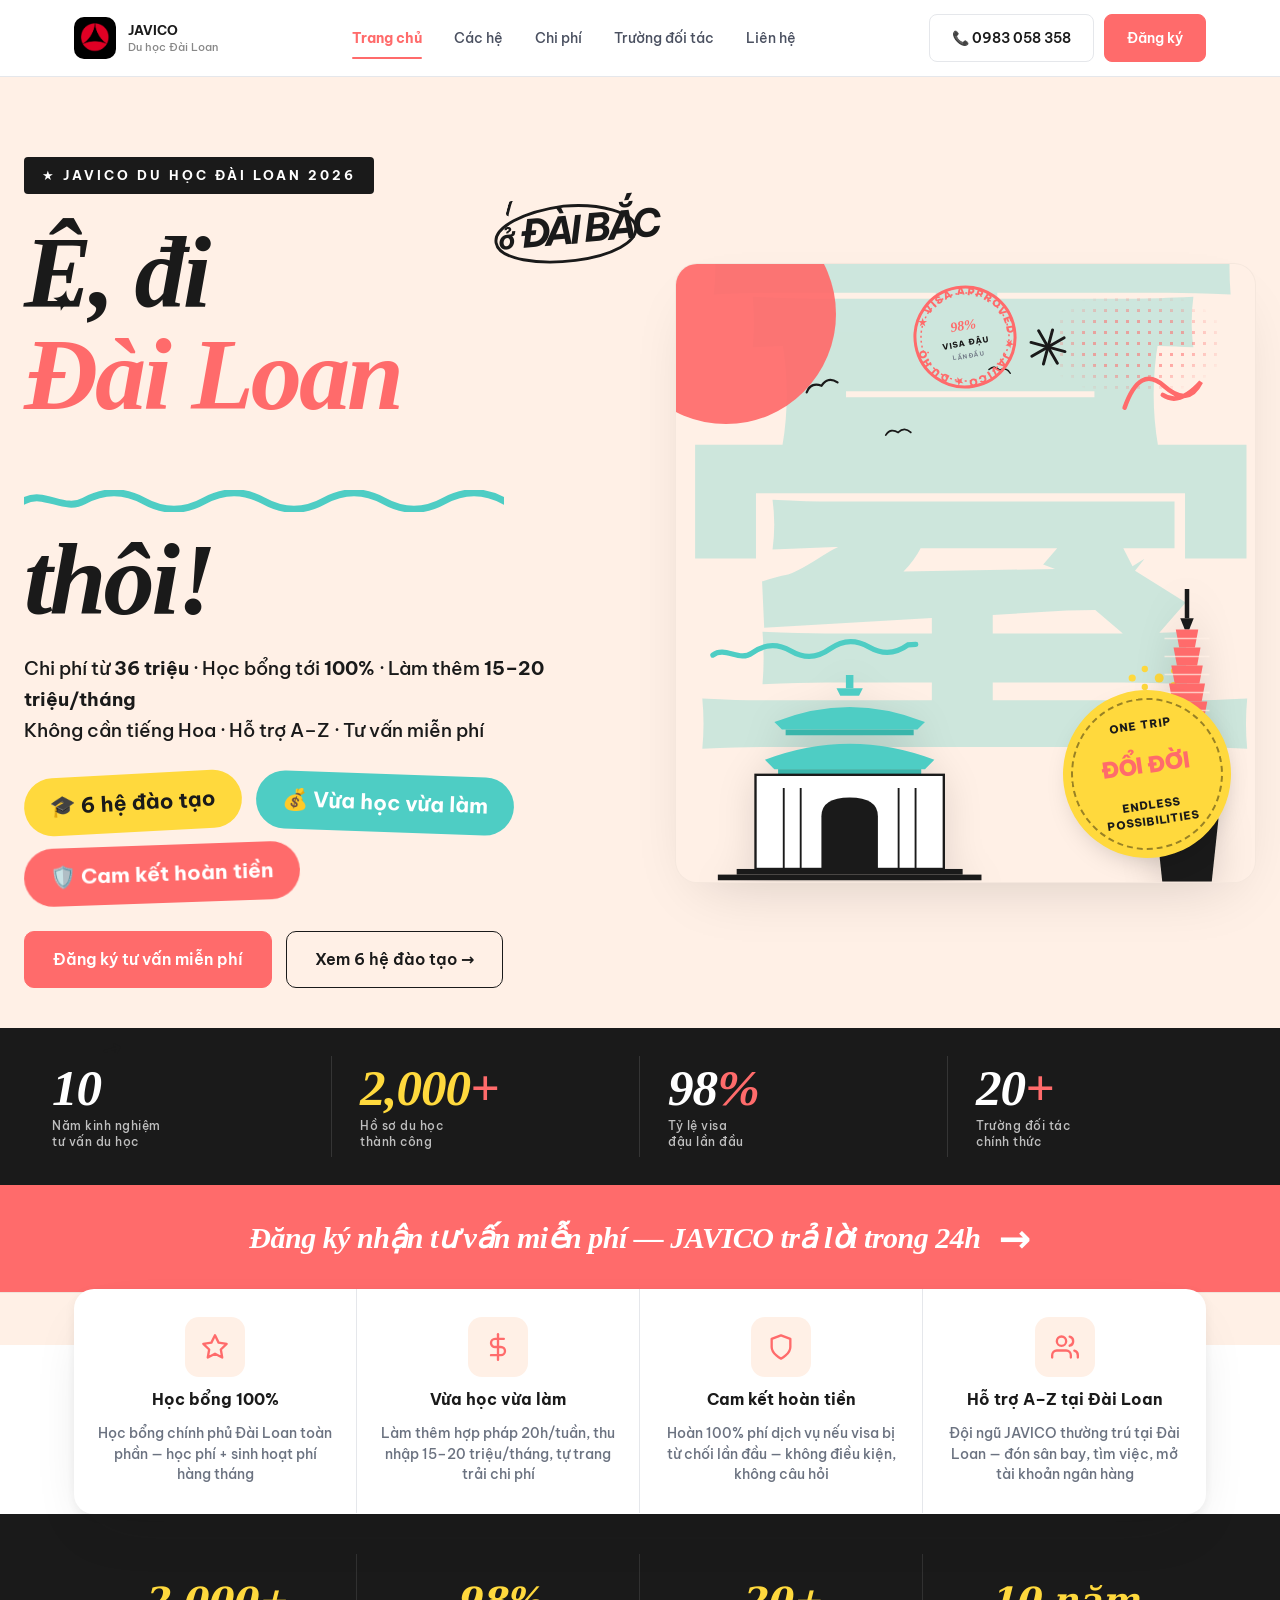
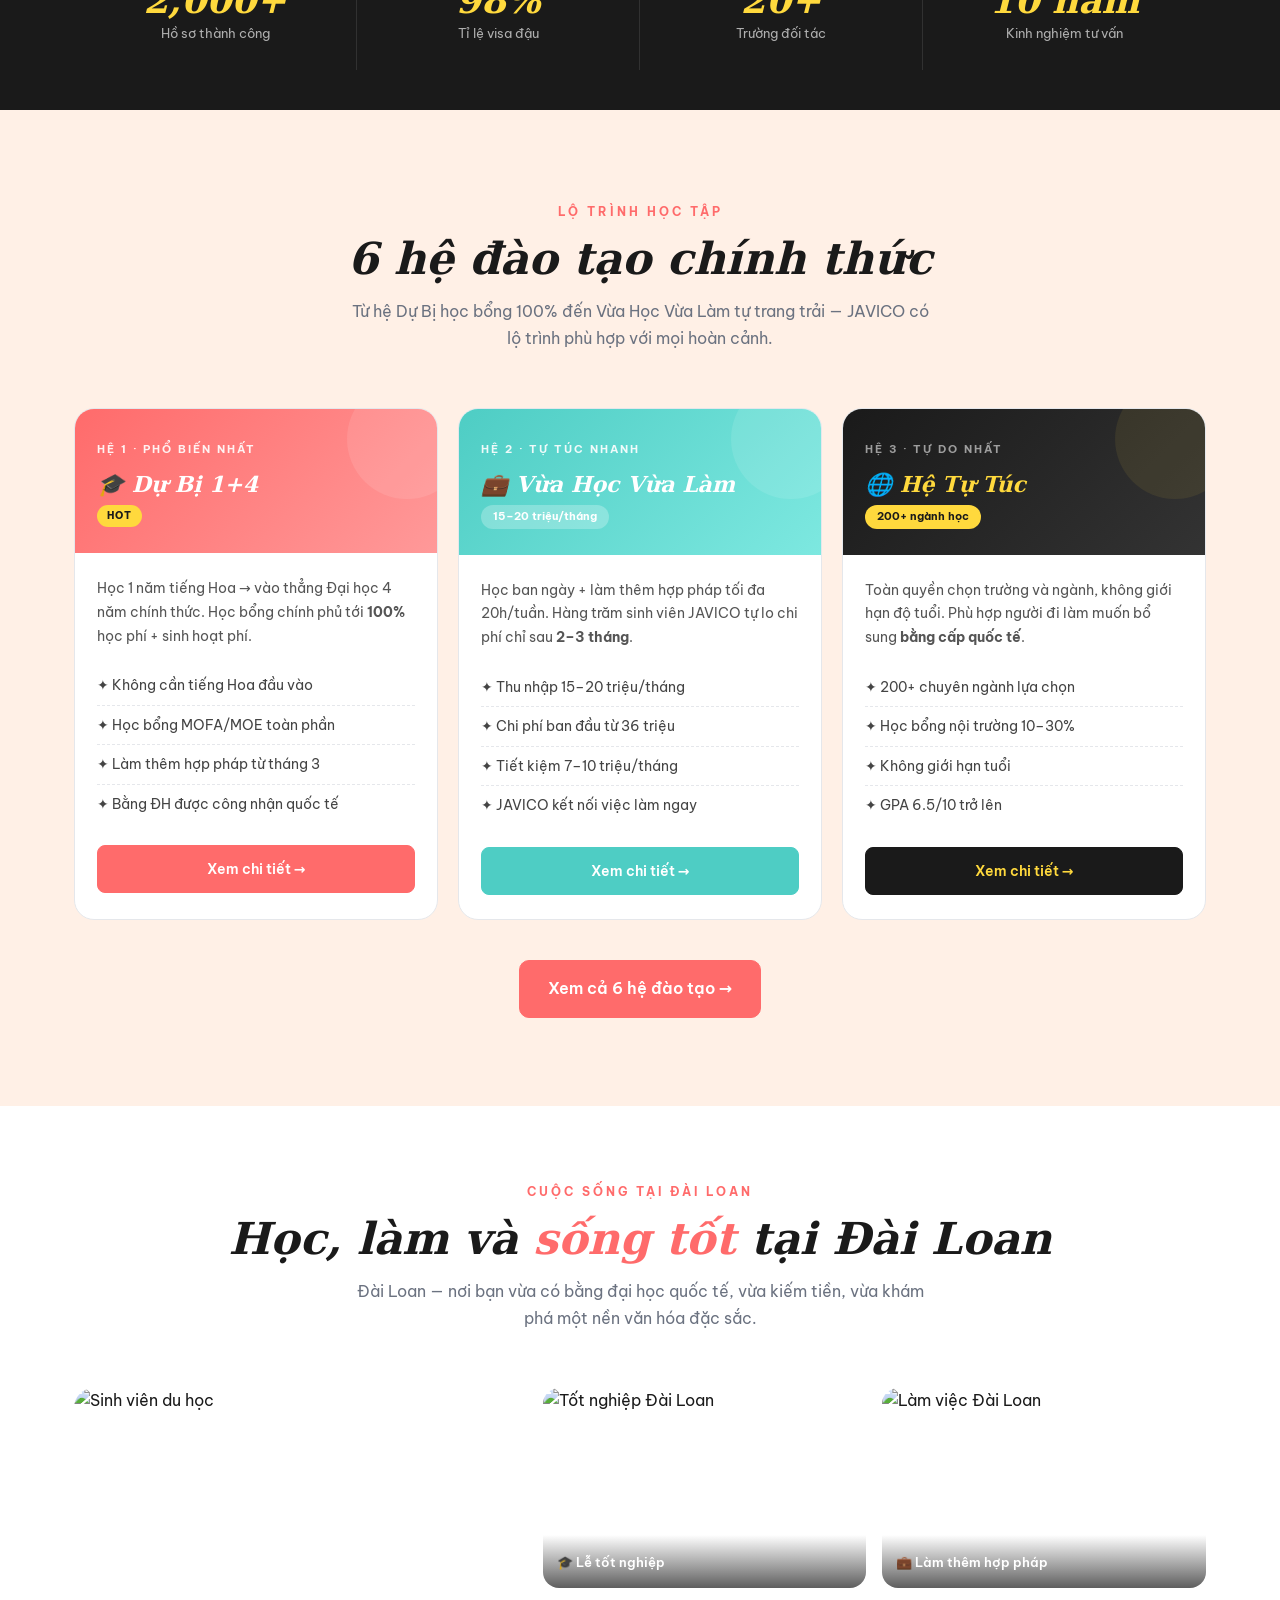
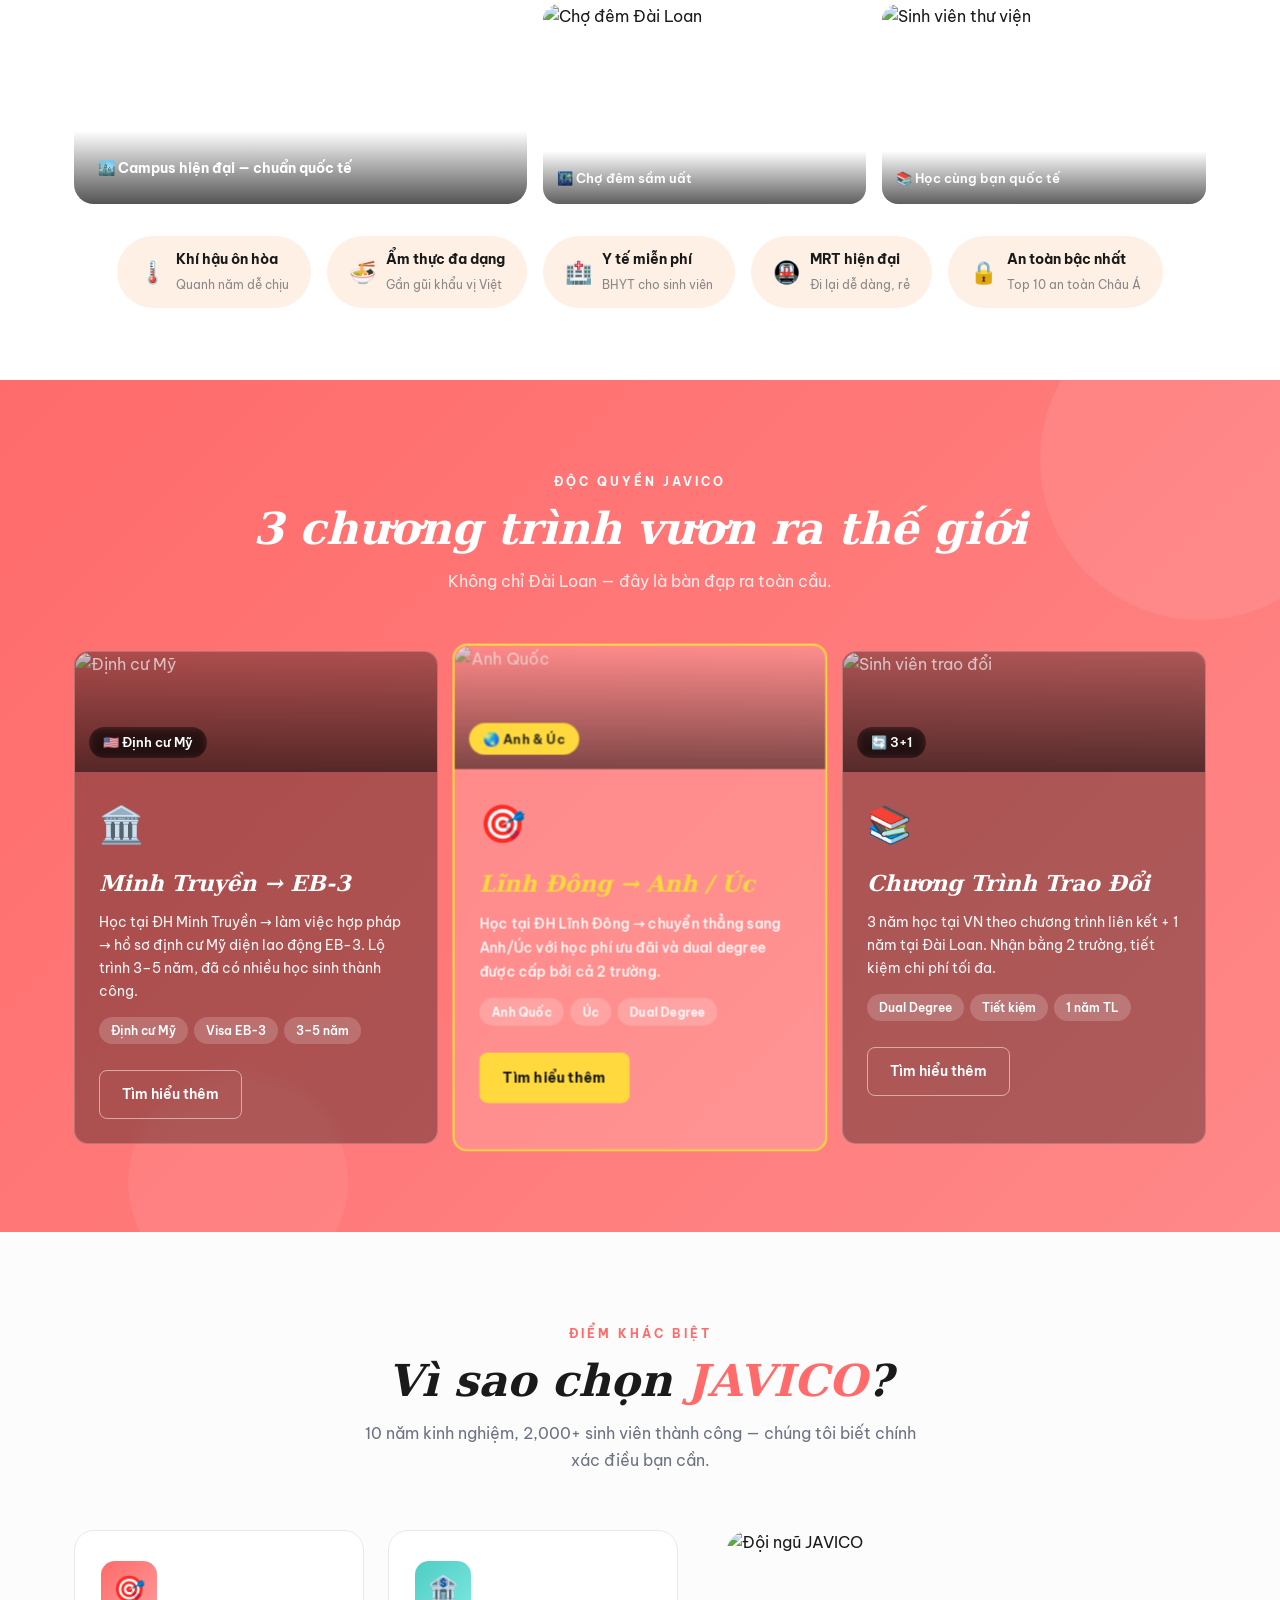
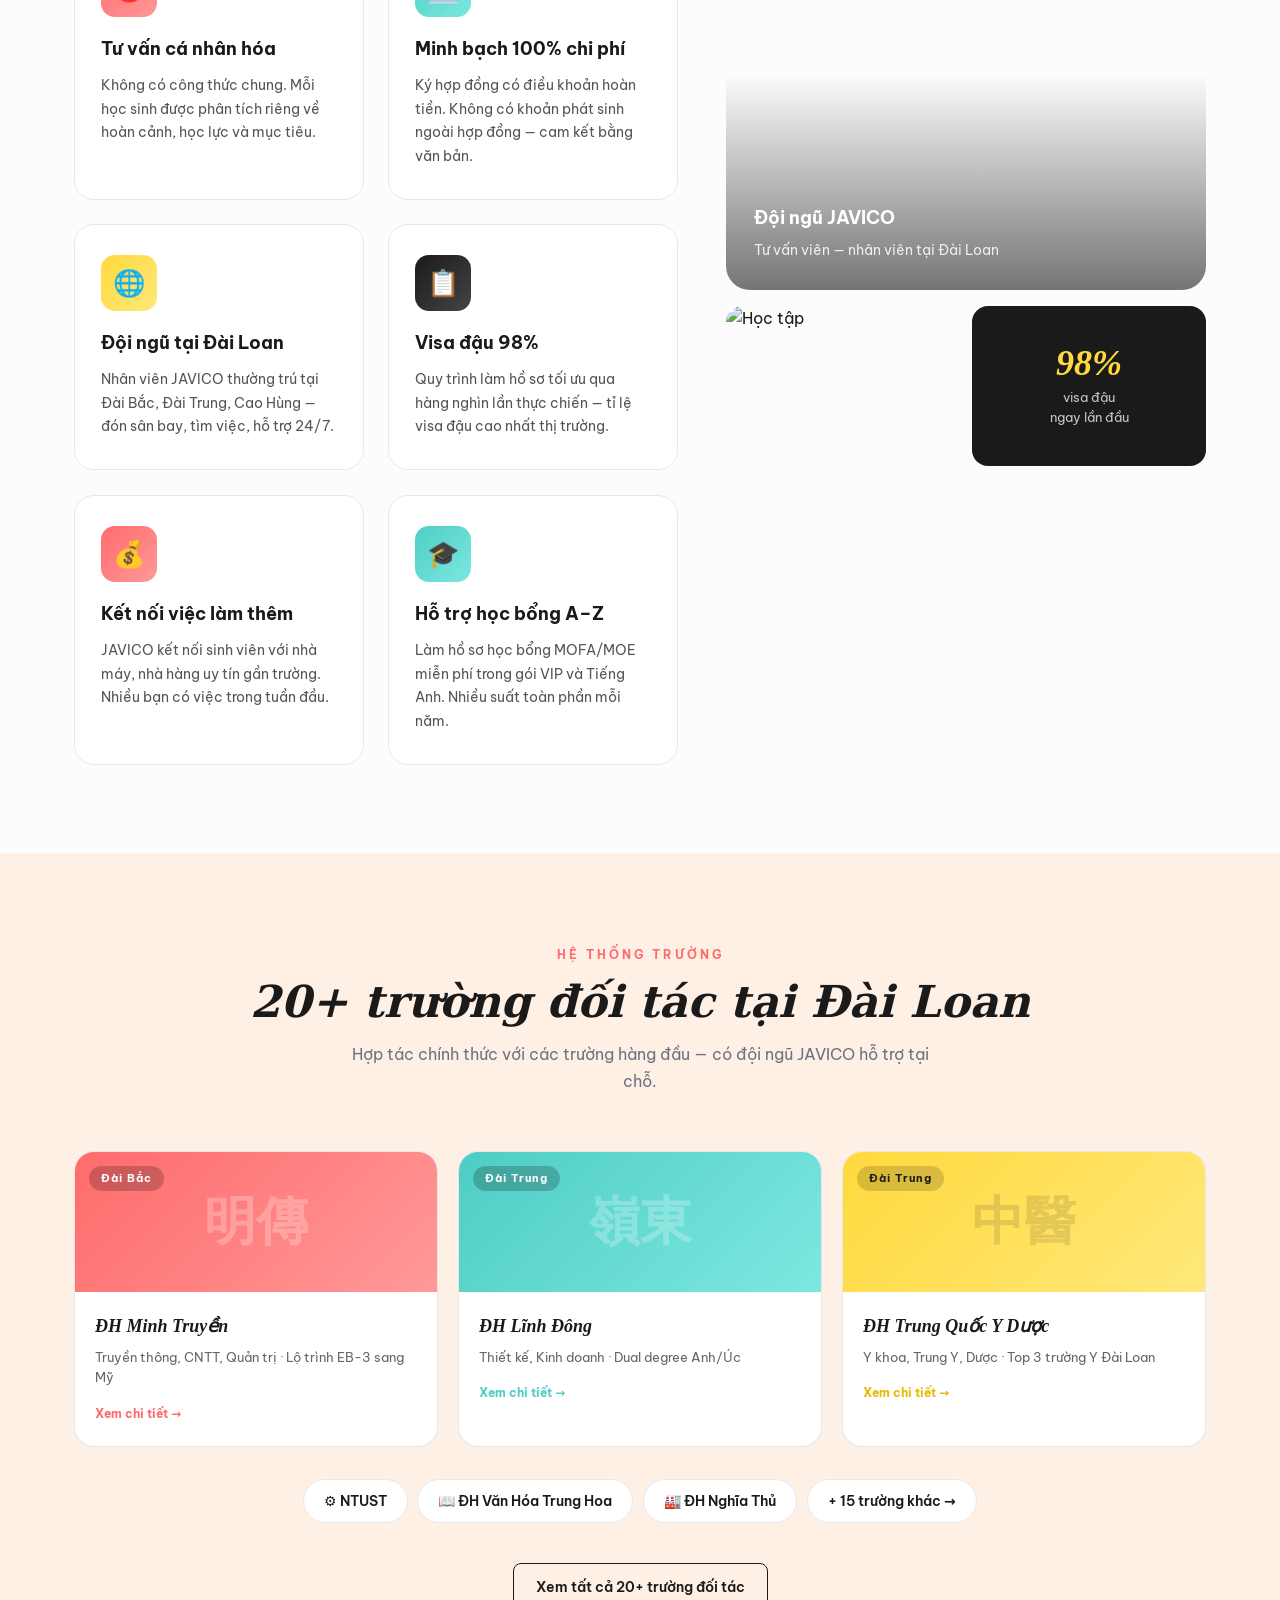
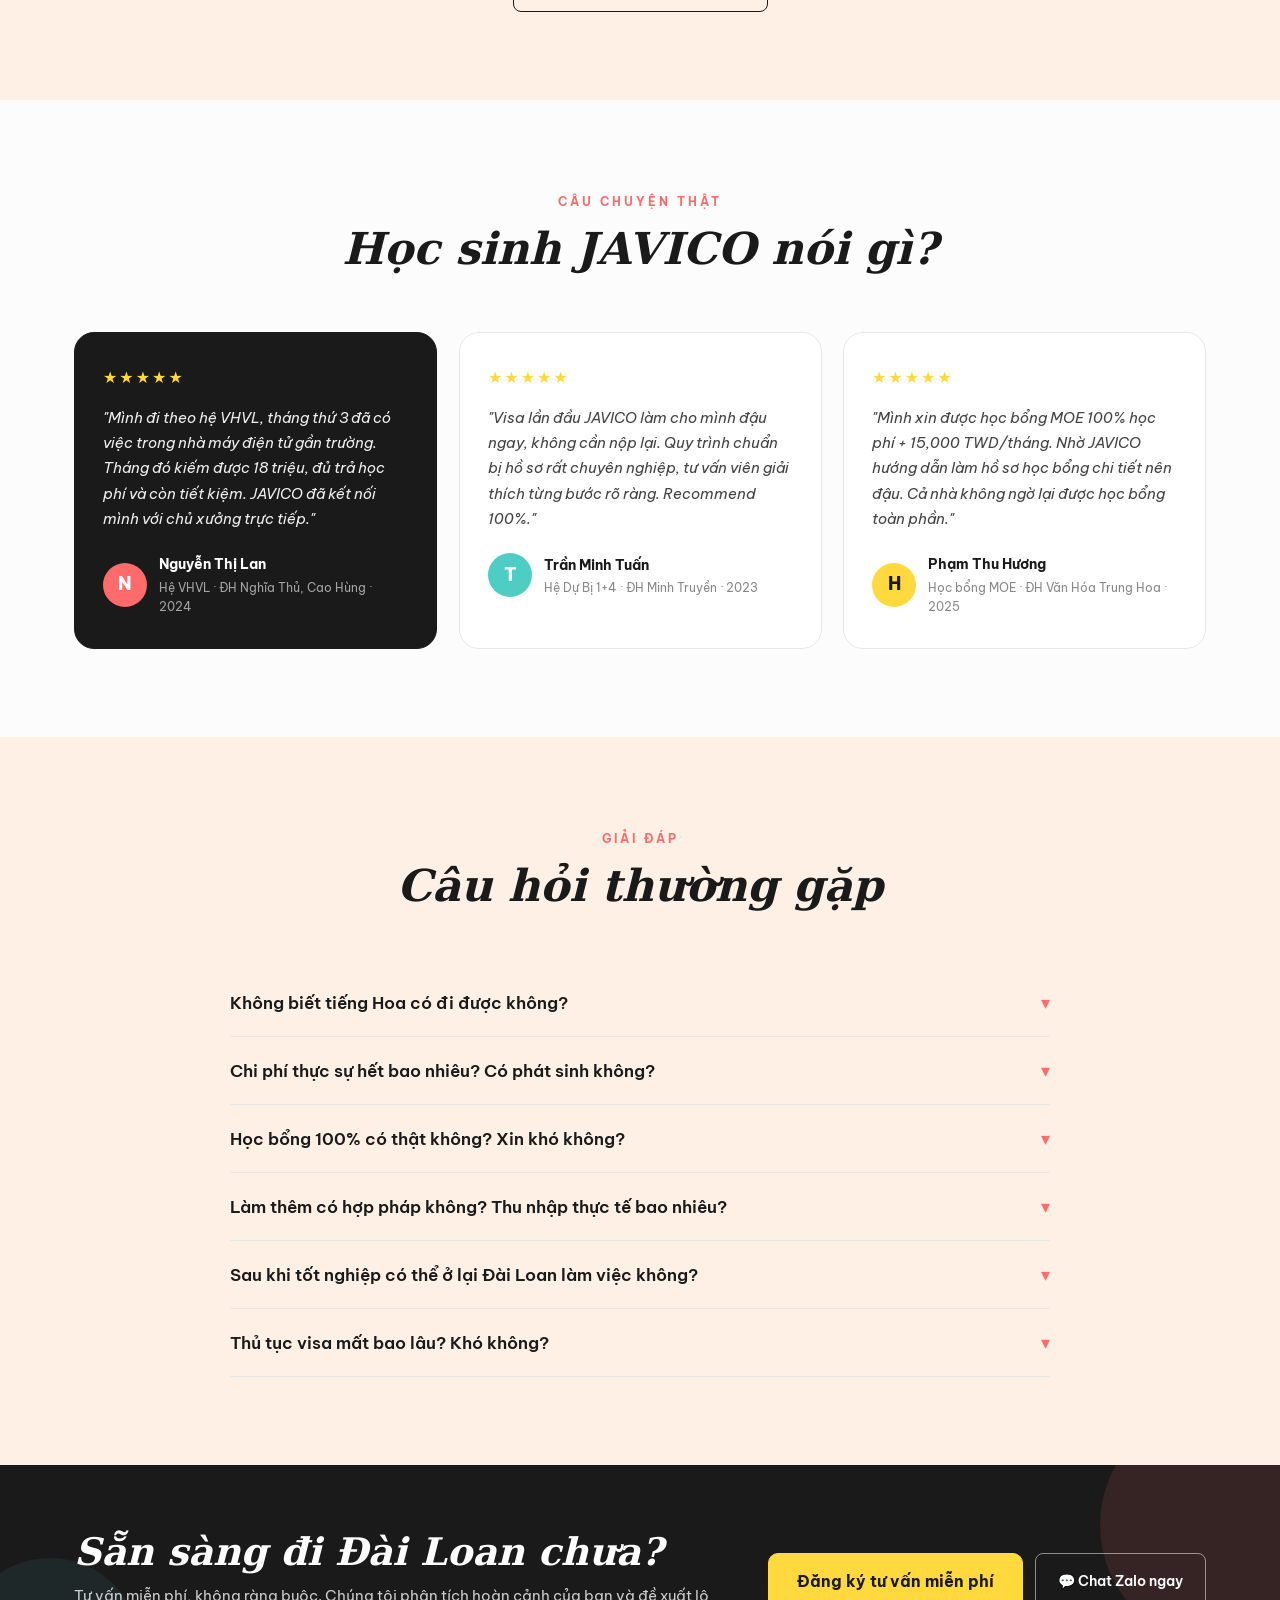
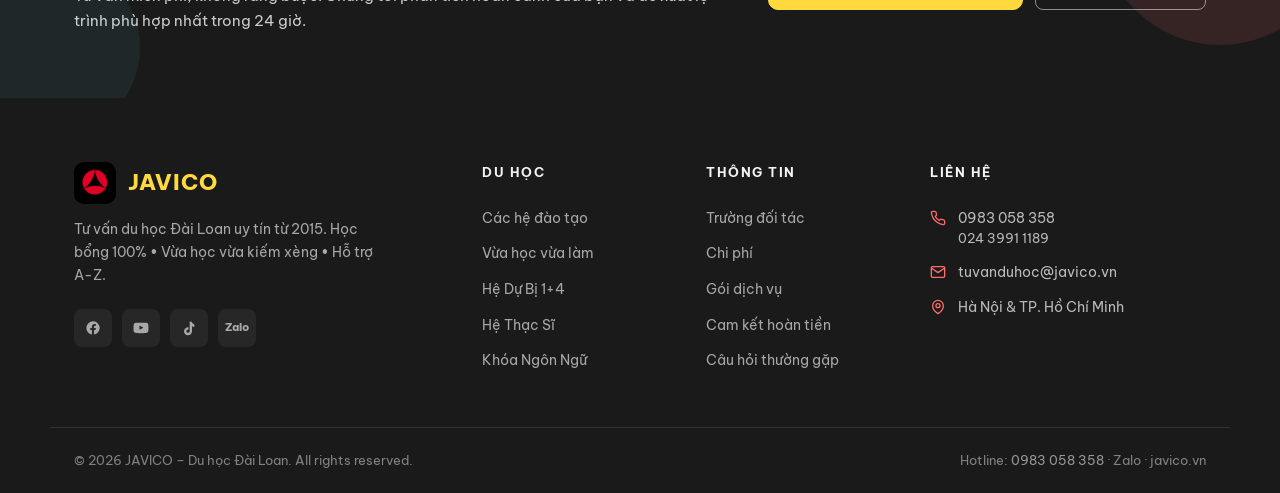
==== commit 40b89e39: "feat: hero v3.1 editorial — 2-col layout + 100% inline SVG visuals Hero (index.html + css/style.css)" ====
--- a/index.html
+++ b/index.html
@@ -67,40 +67,138 @@
       </div>
     </div>
 
-    <!-- ===== RIGHT: editorial visual composition ===== -->
+    <!-- ===== RIGHT: editorial visual composition (100% SVG) ===== -->
     <div class="hero-visual" aria-hidden="true">
+
       <!-- 臺 CJK stamp character backdrop -->
       <span class="hv-stamp-char">臺</span>
-      <!-- Sun disk (coral) -->
+
+      <!-- Sun disk (coral, top-left) -->
       <span class="hv-sun"></span>
+
       <!-- Halftone dot pattern overlay -->
       <span class="hv-halftone"></span>
-      <!-- Mint scribble doodle -->
-      <img class="hv-doodle hv-wavy" src="img/brand/doodle-wavyline-mint.png" alt="">
-      <!-- Asterisk doodle (coral) -->
-      <img class="hv-doodle hv-aster" src="img/brand/doodle-asterisk.png" alt="">
-      <!-- Squiggle doodle -->
-      <img class="hv-doodle hv-squiggle" src="img/brand/doodle-squiggle.png" alt="">
-      <!-- Curl doodle -->
-      <img class="hv-doodle hv-curl" src="img/brand/doodle-curl.png" alt="">
+
+      <!-- Mint wavy line doodle -->
+      <svg class="hv-svg hv-wavy" viewBox="0 0 320 30" fill="none" xmlns="http://www.w3.org/2000/svg">
+        <path d="M 4 15 C 24 2 44 28 64 15 S 104 2 124 15 S 164 28 184 15 S 224 2 244 15 S 284 28 304 15 L 316 15"
+              stroke="#4ECDC4" stroke-width="8" stroke-linecap="round" fill="none"/>
+      </svg>
+
+      <!-- Curl doodle (coral) -->
+      <svg class="hv-svg hv-curl" viewBox="0 0 100 80" fill="none" xmlns="http://www.w3.org/2000/svg">
+        <path d="M 10 70 Q 20 20 50 40 T 90 30 Q 70 60 50 50" stroke="#FF6B6B" stroke-width="5" stroke-linecap="round" fill="none"/>
+      </svg>
+
+      <!-- Asterisk doodle (8-point star) -->
+      <svg class="hv-svg hv-aster" viewBox="0 0 60 60" xmlns="http://www.w3.org/2000/svg">
+        <g stroke="#1A1A1A" stroke-width="4" stroke-linecap="round">
+          <line x1="30" y1="6" x2="30" y2="54"/>
+          <line x1="6" y1="30" x2="54" y2="30"/>
+          <line x1="12" y1="12" x2="48" y2="48"/>
+          <line x1="48" y1="12" x2="12" y2="48"/>
+        </g>
+      </svg>
+
       <!-- Dots cluster -->
-      <img class="hv-doodle hv-dots" src="img/brand/doodle-dots.png" alt="">
-      <!-- Chiang Kai-shek Memorial silhouette -->
-      <img class="hv-cks" src="img/brand/landmark-chiangkaishek.png" alt="">
-      <!-- Taipei 101 silhouette -->
-      <img class="hv-taipei101" src="img/brand/landmark-taipei101.png" alt="">
-      <!-- Birds / swallows (Unicode) -->
-      <span class="hv-bird b1">↝</span>
-      <span class="hv-bird b2">↝</span>
-      <span class="hv-bird b3">↝</span>
+      <svg class="hv-svg hv-dots" viewBox="0 0 80 40" xmlns="http://www.w3.org/2000/svg">
+        <g fill="#FFD93D">
+          <circle cx="8" cy="20" r="4"/>
+          <circle cx="22" cy="10" r="3.5"/>
+          <circle cx="22" cy="30" r="3.5"/>
+          <circle cx="38" cy="20" r="5"/>
+          <circle cx="54" cy="12" r="3"/>
+          <circle cx="54" cy="28" r="3.5"/>
+          <circle cx="70" cy="20" r="4"/>
+        </g>
+      </svg>
+
+      <!-- Chiang Kai-shek Memorial silhouette (mint, recognizable) -->
+      <svg class="hv-svg hv-cks" viewBox="0 0 320 220" xmlns="http://www.w3.org/2000/svg">
+        <!-- Top crown spire -->
+        <rect x="156" y="0" width="8" height="14" fill="#4ECDC4"/>
+        <polygon points="146,14 174,14 170,22 150,22" fill="#4ECDC4"/>
+        <!-- Pagoda double roof -->
+        <path d="M 80 50 Q 160 18 240 50 L 232 58 L 88 58 Z" fill="#4ECDC4"/>
+        <rect x="92" y="58" width="136" height="6" fill="#3AB5AB"/>
+        <path d="M 70 90 Q 160 56 250 90 L 240 100 L 80 100 Z" fill="#4ECDC4"/>
+        <rect x="84" y="100" width="152" height="6" fill="#3AB5AB"/>
+        <!-- Base white temple body -->
+        <rect x="60" y="106" width="200" height="100" fill="#FFFFFF" stroke="#1A1A1A" stroke-width="2.5"/>
+        <!-- Central arch -->
+        <path d="M 130 206 L 130 150 Q 130 130 160 130 Q 190 130 190 150 L 190 206 Z" fill="#1A1A1A"/>
+        <!-- Side columns -->
+        <line x1="90" y1="120" x2="90" y2="206" stroke="#1A1A1A" stroke-width="2"/>
+        <line x1="108" y1="120" x2="108" y2="206" stroke="#1A1A1A" stroke-width="2"/>
+        <line x1="212" y1="120" x2="212" y2="206" stroke="#1A1A1A" stroke-width="2"/>
+        <line x1="230" y1="120" x2="230" y2="206" stroke="#1A1A1A" stroke-width="2"/>
+        <!-- Steps base -->
+        <rect x="40" y="206" width="240" height="6" fill="#1A1A1A"/>
+        <rect x="20" y="212" width="280" height="6" fill="#1A1A1A"/>
+      </svg>
+
+      <!-- Taipei 101 silhouette (coral, pagoda style) -->
+      <svg class="hv-svg hv-taipei101" viewBox="0 0 80 260" xmlns="http://www.w3.org/2000/svg">
+        <!-- Antenna -->
+        <rect x="38" y="0" width="4" height="26" fill="#1A1A1A"/>
+        <polygon points="34,26 46,26 42,36 38,36" fill="#1A1A1A"/>
+        <!-- 8 pagoda sections (top→bottom, slightly tapered) -->
+        <polygon points="30,36 50,36 47,52 33,52" fill="#FF6B6B"/>
+        <polygon points="28,52 52,52 49,68 31,68" fill="#FF6B6B"/>
+        <polygon points="26,68 54,68 51,84 29,84" fill="#FF6B6B"/>
+        <polygon points="24,84 56,84 53,100 27,100" fill="#FF6B6B"/>
+        <polygon points="22,100 58,100 55,116 25,116" fill="#FF6B6B"/>
+        <polygon points="20,116 60,116 57,132 23,132" fill="#FF6B6B"/>
+        <polygon points="18,132 62,132 59,148 21,148" fill="#FF6B6B"/>
+        <polygon points="16,148 64,148 61,164 19,164" fill="#FF6B6B"/>
+        <!-- Mid-section -->
+        <rect x="22" y="164" width="36" height="40" fill="#FF6B6B"/>
+        <!-- Base -->
+        <polygon points="12,204 68,204 62,260 18,260" fill="#1A1A1A"/>
+        <!-- Window stripes (cream) -->
+        <line x1="20" y1="44" x2="60" y2="44" stroke="#FFF0E6" stroke-width="1.5" opacity=".7"/>
+        <line x1="20" y1="60" x2="60" y2="60" stroke="#FFF0E6" stroke-width="1.5" opacity=".7"/>
+        <line x1="20" y1="76" x2="60" y2="76" stroke="#FFF0E6" stroke-width="1.5" opacity=".7"/>
+        <line x1="20" y1="92" x2="60" y2="92" stroke="#FFF0E6" stroke-width="1.5" opacity=".7"/>
+        <line x1="20" y1="108" x2="60" y2="108" stroke="#FFF0E6" stroke-width="1.5" opacity=".7"/>
+        <line x1="20" y1="124" x2="60" y2="124" stroke="#FFF0E6" stroke-width="1.5" opacity=".7"/>
+        <line x1="20" y1="140" x2="60" y2="140" stroke="#FFF0E6" stroke-width="1.5" opacity=".7"/>
+        <line x1="20" y1="156" x2="60" y2="156" stroke="#FFF0E6" stroke-width="1.5" opacity=".7"/>
+      </svg>
+
+      <!-- Birds / swallows (SVG paths) -->
+      <svg class="hv-svg hv-bird b1" viewBox="0 0 40 20" xmlns="http://www.w3.org/2000/svg">
+        <path d="M 2 14 Q 10 4 20 12 Q 30 4 38 14" stroke="#1A1A1A" stroke-width="2.5" fill="none" stroke-linecap="round"/>
+      </svg>
+      <svg class="hv-svg hv-bird b2" viewBox="0 0 40 20" xmlns="http://www.w3.org/2000/svg">
+        <path d="M 2 14 Q 10 4 20 12 Q 30 4 38 14" stroke="#1A1A1A" stroke-width="2.5" fill="none" stroke-linecap="round"/>
+      </svg>
+      <svg class="hv-svg hv-bird b3" viewBox="0 0 40 20" xmlns="http://www.w3.org/2000/svg">
+        <path d="M 2 14 Q 10 4 20 12 Q 30 4 38 14" stroke="#1A1A1A" stroke-width="2.5" fill="none" stroke-linecap="round"/>
+      </svg>
+
+      <!-- Visa-approved stamp (SVG circular badge) -->
+      <svg class="hv-svg hv-visa-stamp" viewBox="0 0 110 110" xmlns="http://www.w3.org/2000/svg">
+        <defs>
+          <path id="visa-arc" d="M 55 55 m -42 0 a 42 42 0 1 1 84 0 a 42 42 0 1 1 -84 0"/>
+        </defs>
+        <circle cx="55" cy="55" r="50" fill="none" stroke="#FF6B6B" stroke-width="3"/>
+        <circle cx="55" cy="55" r="44" fill="none" stroke="#FF6B6B" stroke-width="1.5" stroke-dasharray="2 3"/>
+        <text fill="#FF6B6B" font-family="'Be Vietnam Pro', sans-serif" font-weight="900" font-size="10" letter-spacing="1.5">
+          <textPath href="#visa-arc" startOffset="6%">★ VISA APPROVED ★ JAVICO ★ DU HỌC ★</textPath>
+        </text>
+        <text x="55" y="48" text-anchor="middle" fill="#FF6B6B" font-family="'Playfair Display', serif" font-style="italic" font-weight="800" font-size="14">98%</text>
+        <text x="55" y="64" text-anchor="middle" fill="#1A1A1A" font-family="'Be Vietnam Pro', sans-serif" font-weight="800" font-size="8" letter-spacing="1">VISA ĐẬU</text>
+        <text x="55" y="76" text-anchor="middle" fill="#6B7280" font-family="'Be Vietnam Pro', sans-serif" font-weight="600" font-size="6" letter-spacing=".5">LẦN ĐẦU</text>
+      </svg>
+
       <!-- Yellow circle stamp -->
       <div class="hero-circle-stamp hv-stamp">
         ONE TRIP
         <strong>ĐỔI ĐỜI</strong>
         ENDLESS POSSIBILITIES
       </div>
-      <!-- Visa approved stamp -->
-      <img class="hv-visa-stamp" src="img/brand/stamp-visa-approved.png" alt="">
+
     </div>
 
   </div>
--- a/css/style.css
+++ b/css/style.css
@@ -2155,74 +2155,70 @@
   z-index: 3;
 }
 
-/* Doodles (decorative PNGs) */
-.hv-doodle {
+/* Inline SVG decorative elements (replaces all PNGs) */
+.hv-svg {
   position: absolute;
   pointer-events: none;
   user-select: none;
+  display: block;
+  height: auto;
+}
+
+/* Doodles z-index 4 */
+.hv-svg.hv-wavy {
+  bottom: 36%; left: 6%;
+  width: 36%; max-width: 240px;
+  transform: rotate(-3deg);
   z-index: 4;
 }
-.hv-wavy {
-  bottom: 38%; left: 8%;
-  width: 28%; max-width: 220px;
-  transform: rotate(-4deg);
-  opacity: .92;
-}
-.hv-aster {
-  top: 18%; right: 14%;
-  width: 64px; height: 64px;
-  transform: rotate(12deg);
-}
-.hv-squiggle {
-  top: 8%; right: 38%;
-  width: 90px; height: auto;
-  transform: rotate(-8deg);
-  opacity: .85;
-}
-.hv-curl {
-  bottom: 14%; right: 8%;
-  width: 110px; height: auto;
+.hv-svg.hv-curl {
+  top: 14%; right: 8%;
+  width: 90px;
   transform: rotate(8deg);
-  opacity: .9;
-}
-.hv-dots {
-  bottom: 8%; left: 30%;
-  width: 80px; height: auto;
-  opacity: .8;
-}
-
-/* Landmarks */
-.hv-cks {
-  position: absolute;
+  z-index: 4;
+}
+.hv-svg.hv-aster {
+  top: 10%; right: 32%;
+  width: 44px; height: 44px;
+  transform: rotate(15deg);
+  z-index: 4;
+}
+.hv-svg.hv-dots {
+  bottom: 30%; right: 10%;
+  width: 72px;
+  z-index: 4;
+}
+
+/* Landmarks z-index 5 */
+.hv-svg.hv-cks {
   bottom: 0; left: 4%;
-  width: 46%; max-width: 280px;
-  height: auto;
+  width: 52%; max-width: 320px;
   z-index: 5;
-  filter: drop-shadow(0 6px 18px rgba(0,0,0,.18));
-}
-.hv-taipei101 {
-  position: absolute;
-  bottom: 0; right: 6%;
-  width: 28%; max-width: 170px;
-  height: auto;
+  filter: drop-shadow(0 8px 18px rgba(0,0,0,.12));
+}
+.hv-svg.hv-taipei101 {
+  bottom: 0; right: 4%;
+  width: 18%; max-width: 90px;
   z-index: 5;
-  filter: drop-shadow(0 6px 18px rgba(0,0,0,.22));
-}
-
-/* Birds */
-.hv-bird {
-  position: absolute;
-  font-family: var(--font-sans);
-  color: var(--ink);
-  font-size: 28px; font-weight: 900;
+  filter: drop-shadow(0 8px 18px rgba(0,0,0,.14));
+}
+
+/* Birds (SVG arcs) z-index 6 */
+.hv-svg.hv-bird {
+  width: 36px;
   z-index: 6;
-  user-select: none;
-  pointer-events: none;
-  line-height: 1;
-}
-.hv-bird.b1 { top: 14%; left: 18%; transform: rotate(-20deg); }
-.hv-bird.b2 { top: 22%; left: 32%; transform: rotate(-10deg); font-size: 22px; }
-.hv-bird.b3 { top: 16%; right: 28%; transform: rotate(8deg); font-size: 20px; }
+}
+.hv-svg.hv-bird.b1 { top: 18%; left: 22%; transform: rotate(-18deg); }
+.hv-svg.hv-bird.b2 { top: 26%; left: 36%; transform: rotate(-6deg); width: 28px; }
+.hv-svg.hv-bird.b3 { top: 16%; right: 42%; transform: rotate(10deg); width: 24px; }
+
+/* Visa stamp z-index 7 */
+.hv-svg.hv-visa-stamp {
+  top: 18px; left: 50%;
+  width: 110px;
+  transform: translateX(-50%) rotate(-10deg);
+  z-index: 7;
+}
 
 /* Yellow circle stamp positioned bottom-right inside visual */
 .hero-editorial .hv-stamp {
@@ -2242,15 +2238,7 @@
   margin: 4px 0;
 }
 
-/* Visa-approved stamp */
-.hv-visa-stamp {
-  position: absolute;
-  top: 18px; left: 50%;
-  transform: translateX(-50%) rotate(-12deg);
-  width: 92px; height: auto;
-  z-index: 7;
-  opacity: .92;
-}
+/* (legacy .hv-visa-stamp PNG rule removed — replaced by .hv-svg.hv-visa-stamp above) */
 
 /* === Full-width black stat bar === */
 .hero-statbar {
@@ -2374,12 +2362,12 @@
     font-size: 9px; padding: 14px;
   }
   .hero-editorial .hv-stamp strong { font-size: 15px; }
-  .hv-visa-stamp { width: 64px; }
-  .hv-squiggle, .hv-dots { display: none; }
-  .hv-aster { width: 44px; height: 44px; }
-  .hv-curl { width: 70px; }
+  .hv-svg.hv-visa-stamp { width: 72px; }
+  .hv-svg.hv-dots { display: none; }
+  .hv-svg.hv-aster { width: 36px; height: 36px; }
+  .hv-svg.hv-curl { width: 60px; }
   .hv-halftone { width: 110px; height: 60px; }
-  .hv-bird.b3 { display: none; }
+  .hv-svg.hv-bird.b3 { display: none; }
   .hero-cta-banner { font-size: 16px; padding: 18px var(--gap); }
   .hero-footmeta { gap: 14px 18px; font-size: 12px; padding: 14px var(--gap); }
 }
@@ -2388,6 +2376,6 @@
   .hs-card { padding: 14px 0 !important; border-right: 0 !important; border-bottom: 1px solid rgba(255,255,255,.12); }
   .hs-card:last-child { border-bottom: 0; }
   .hero-cta-banner { gap: 10px; font-size: 14px; }
-  .hv-bird, .hv-dots { display: none; }
-}
-
+  .hv-svg.hv-bird, .hv-svg.hv-dots { display: none; }
+}
+
